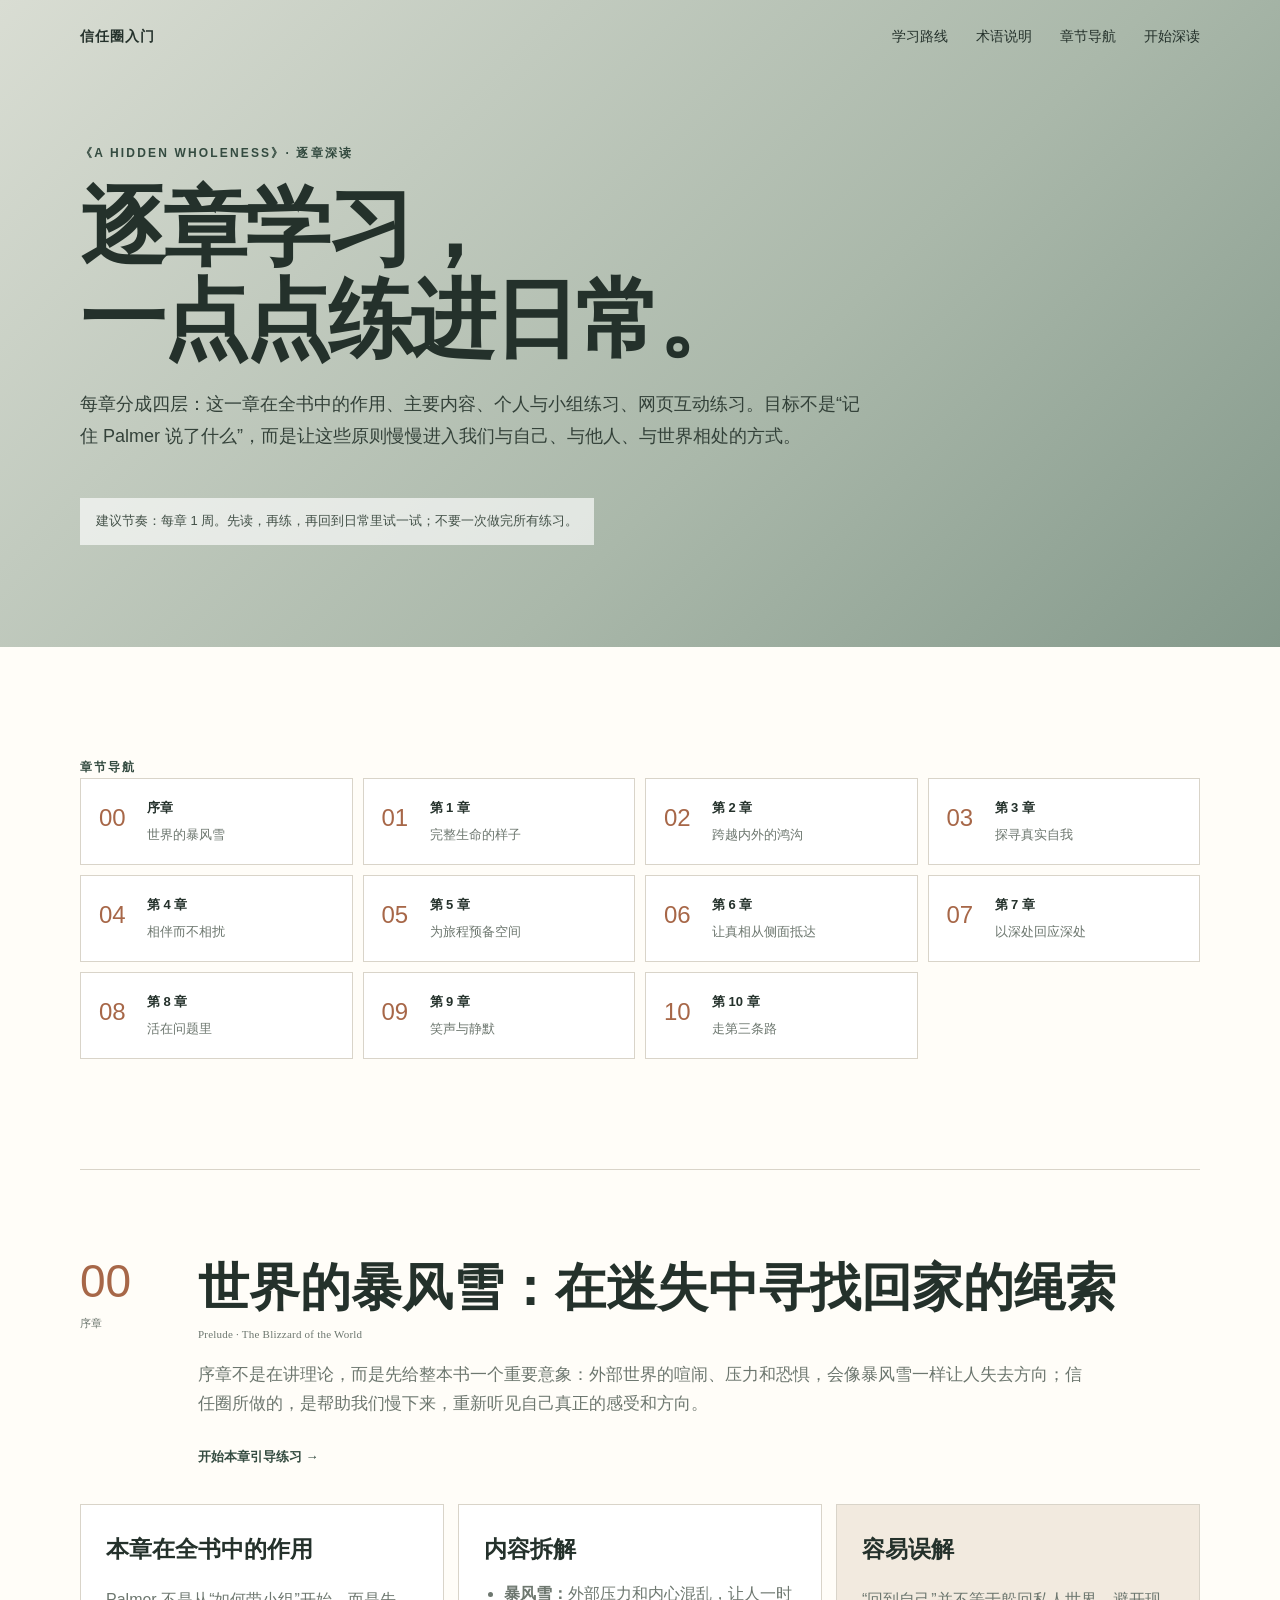
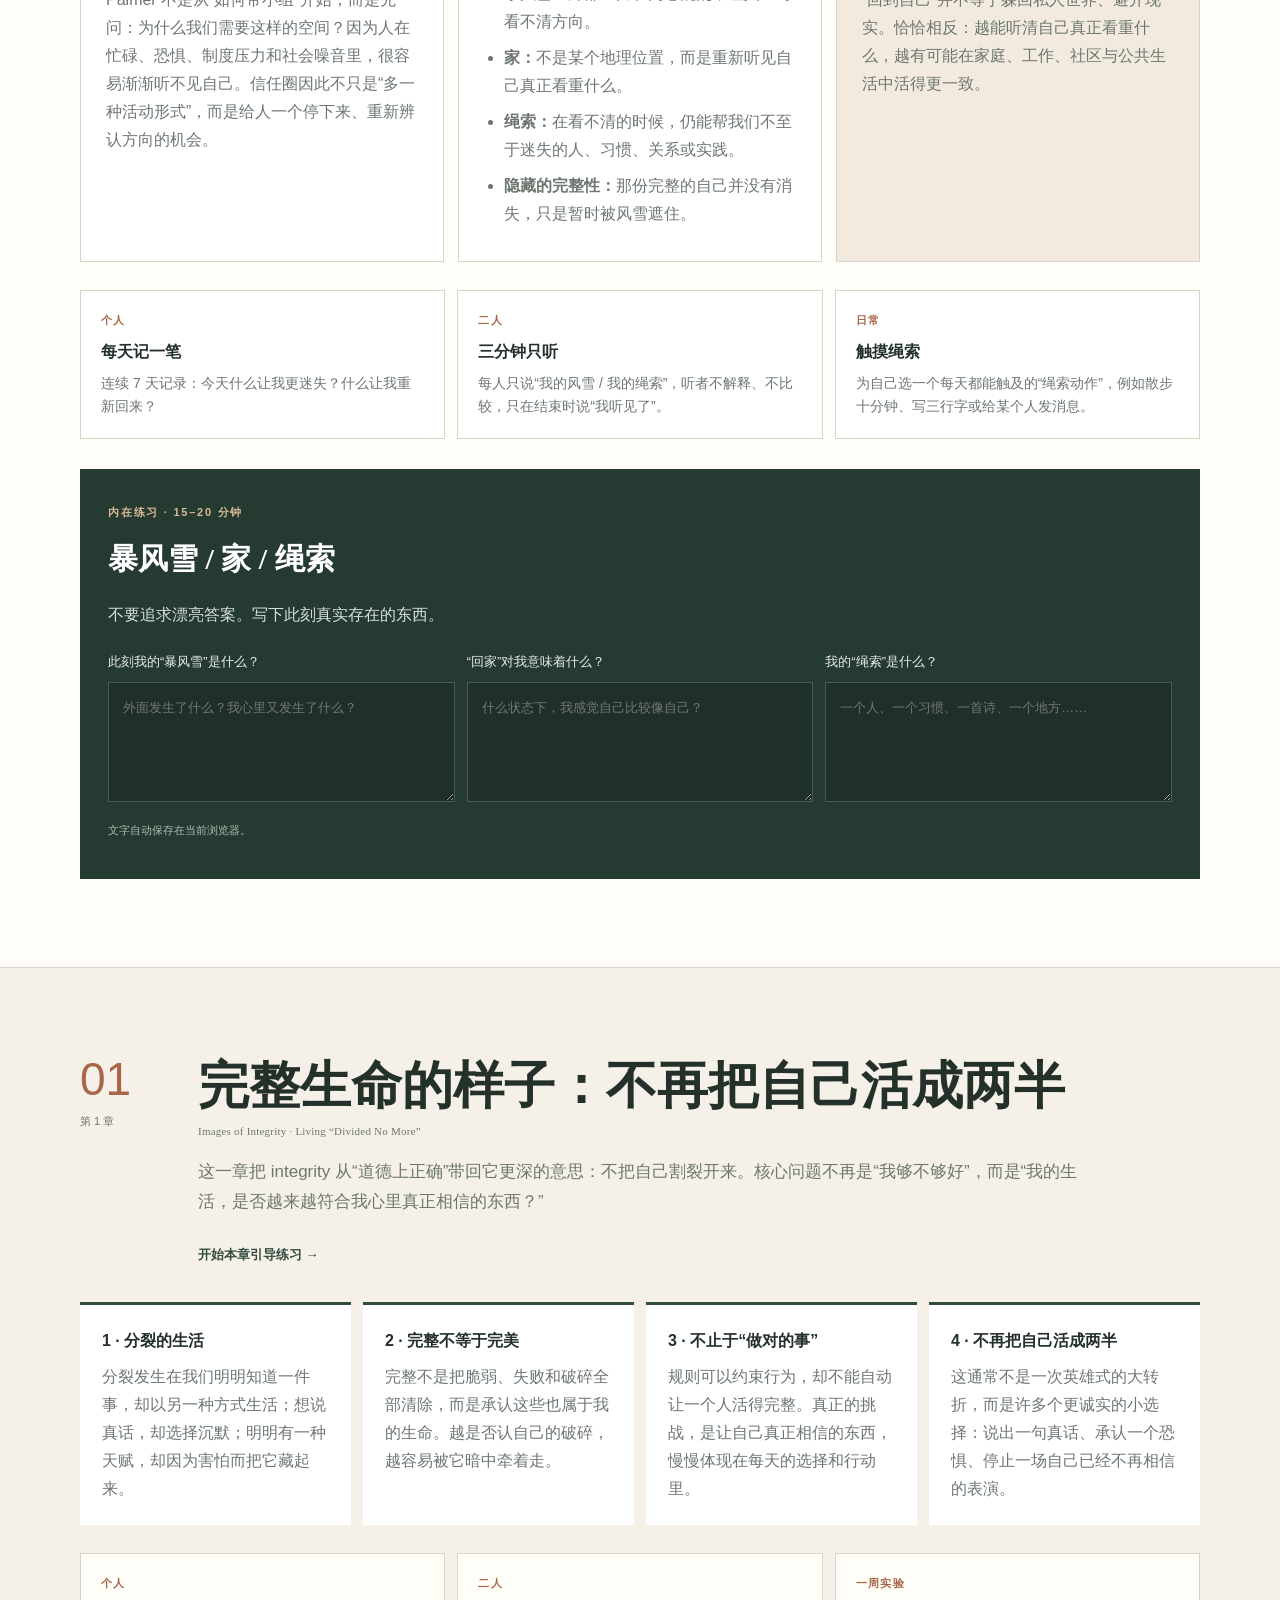
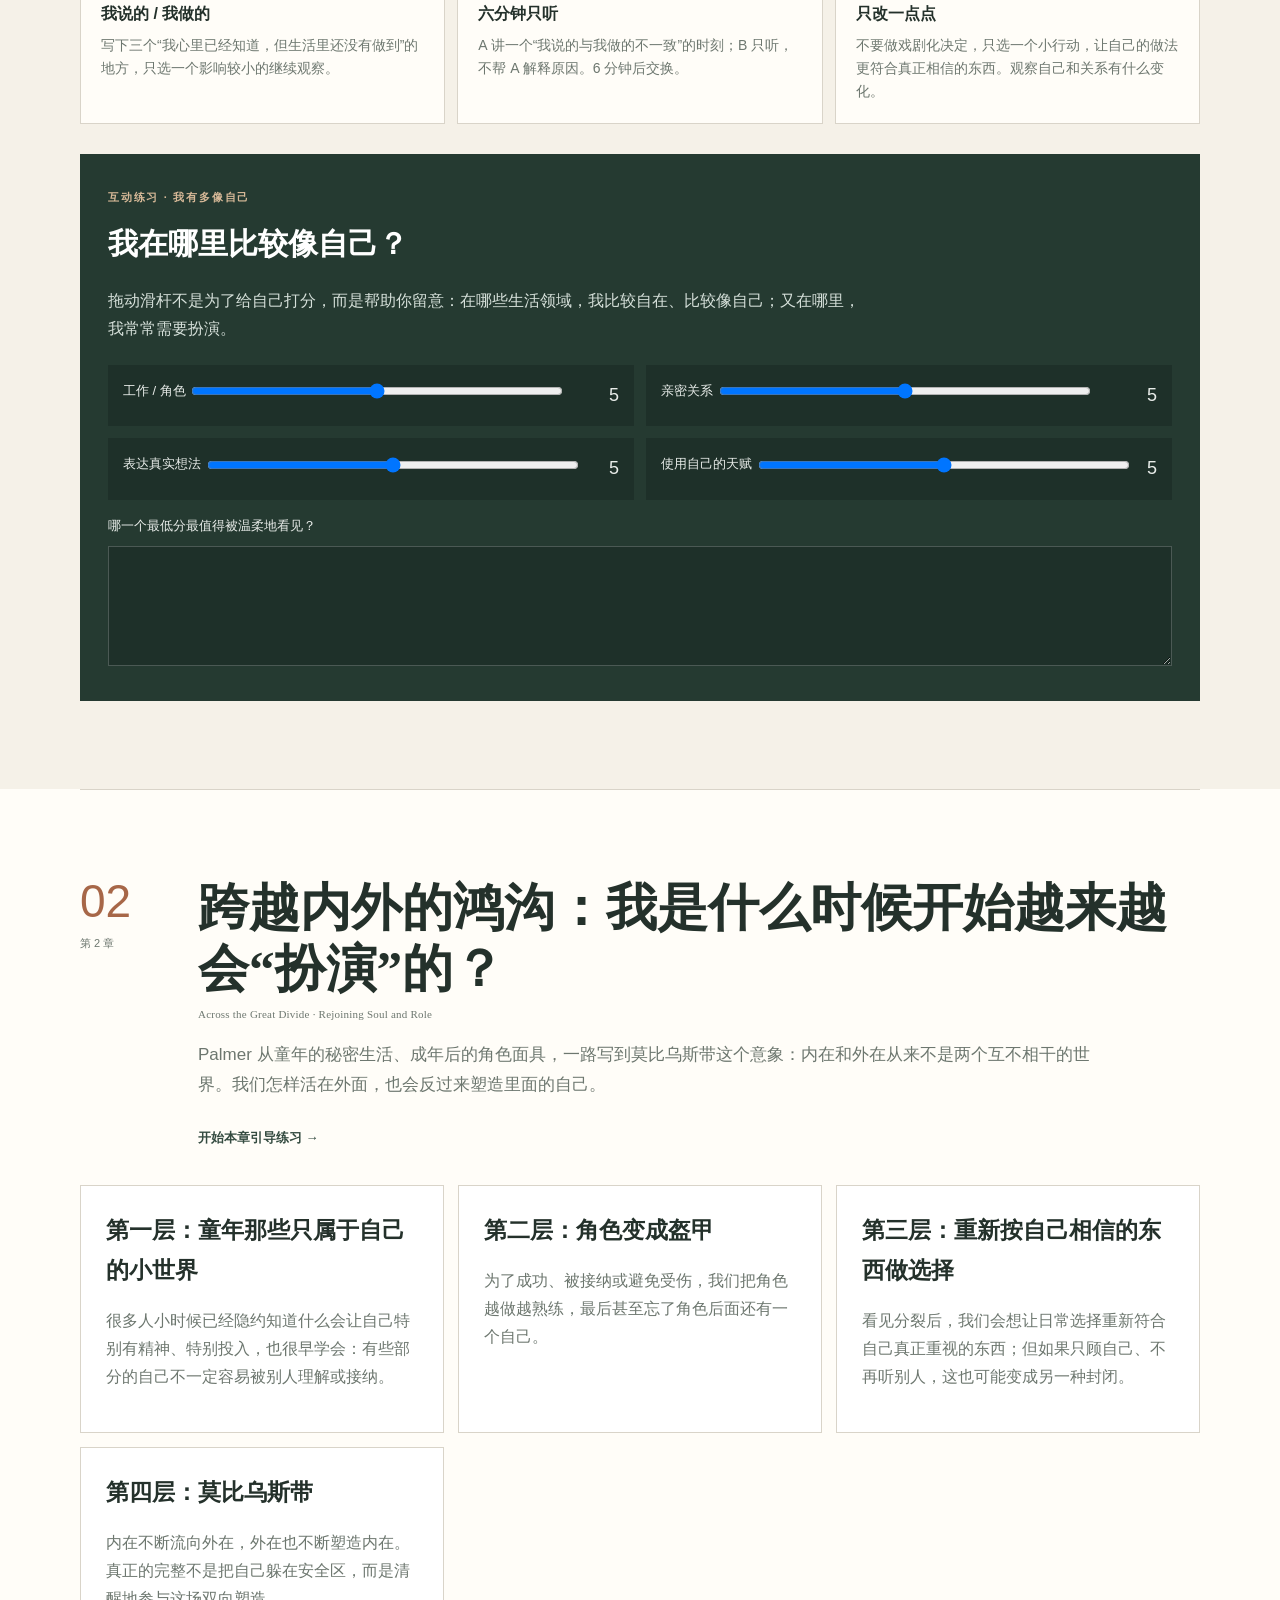
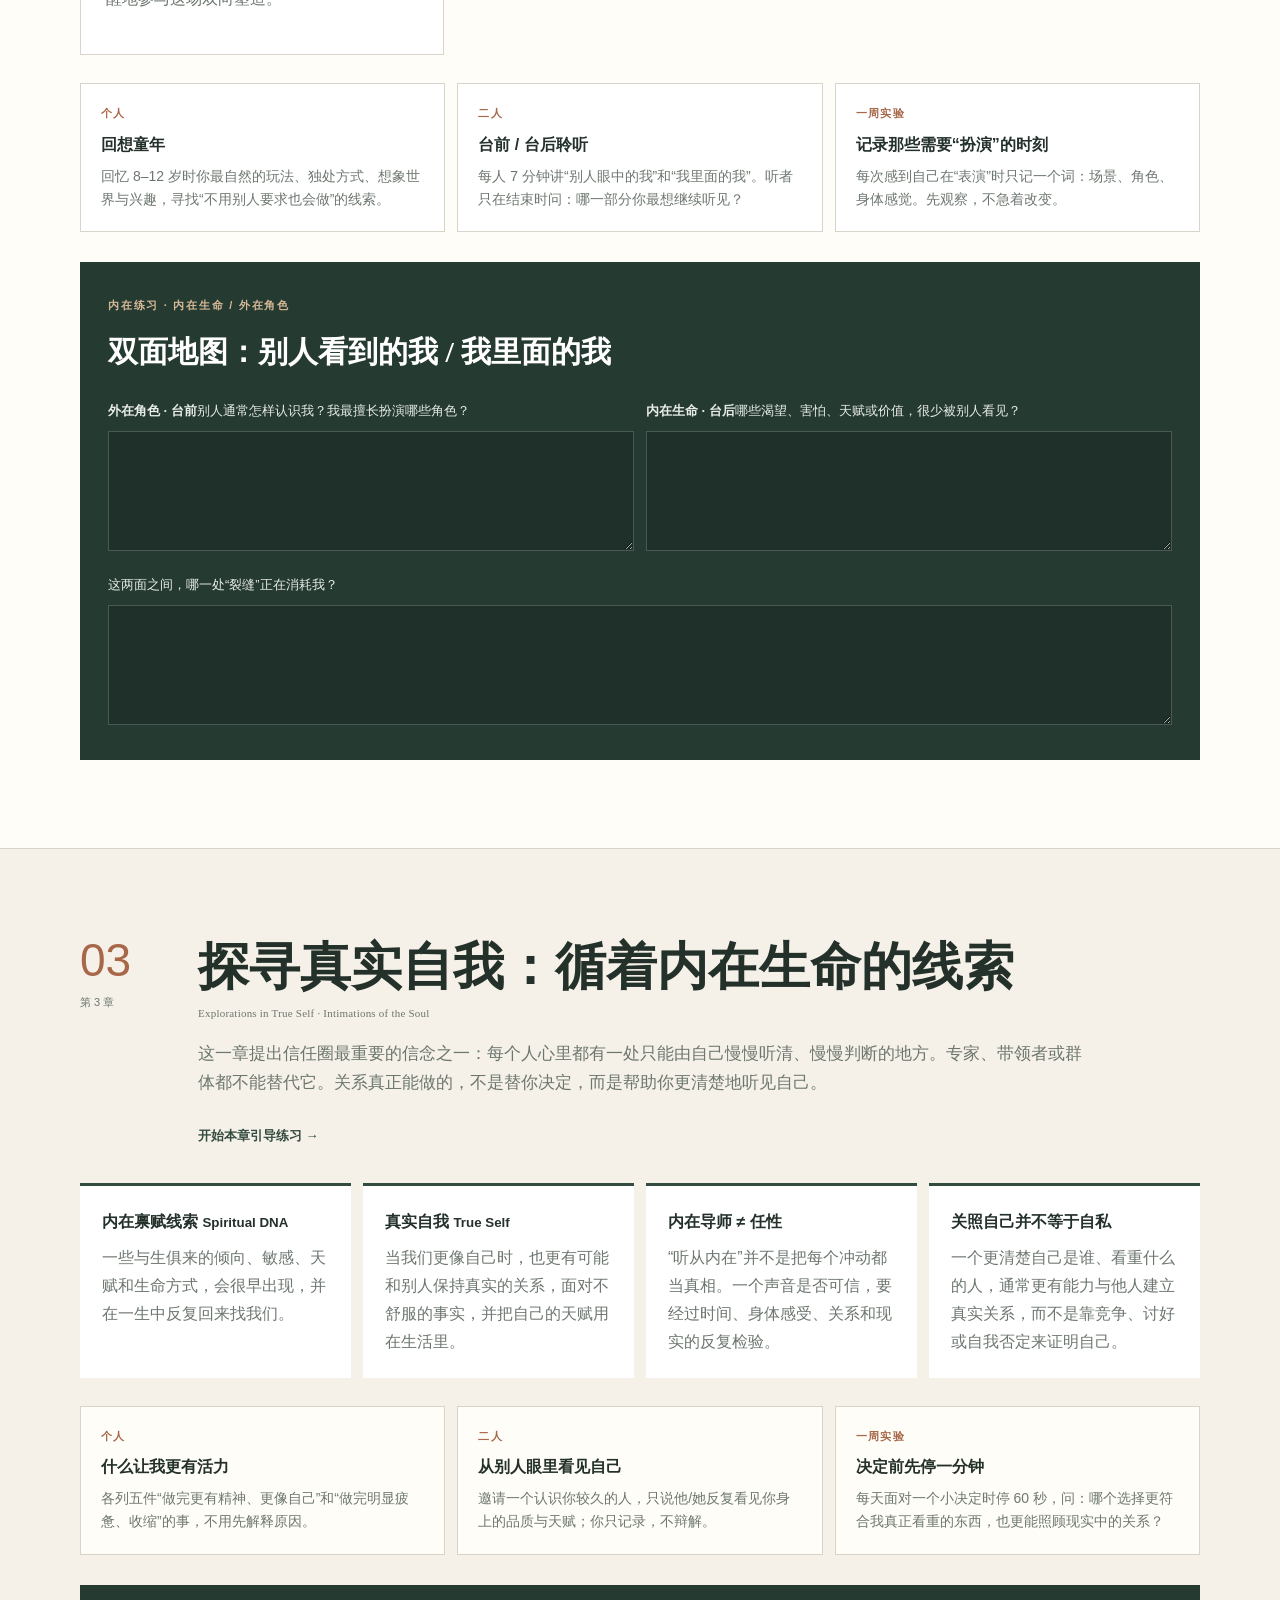
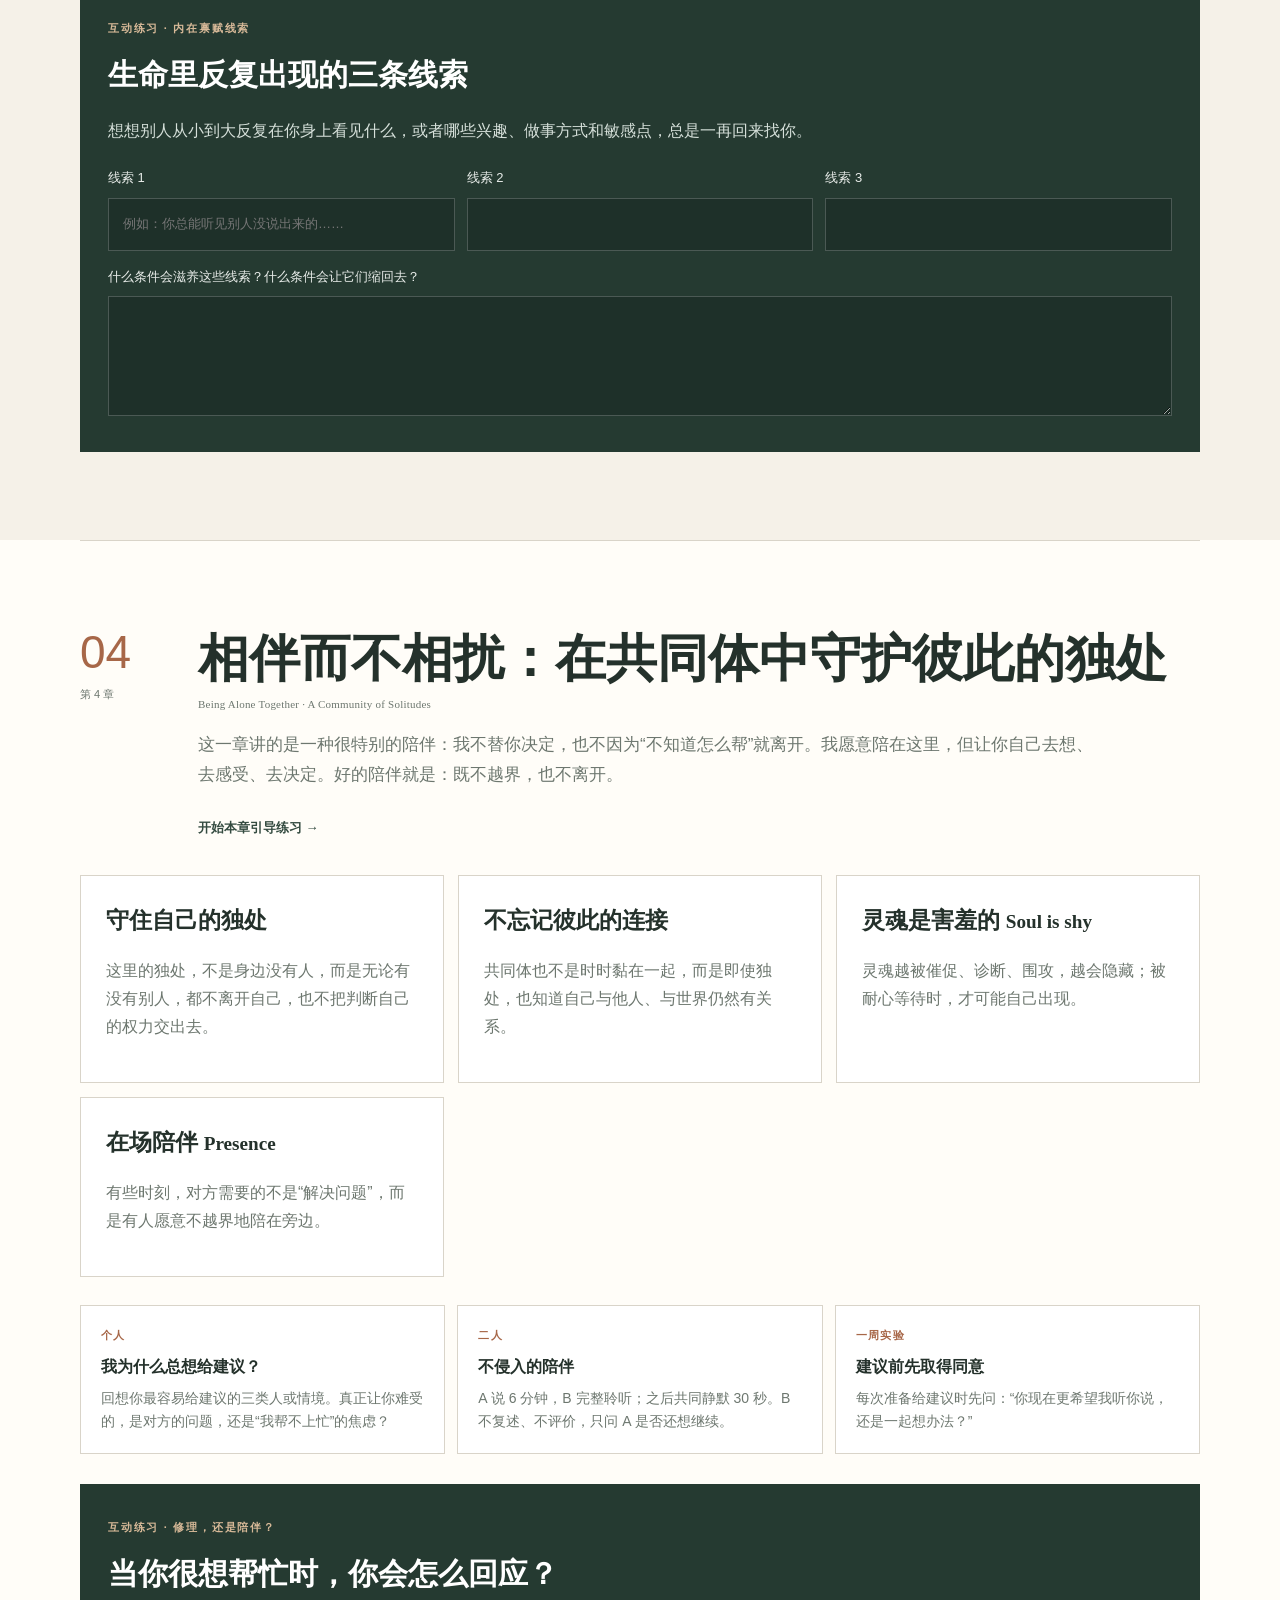
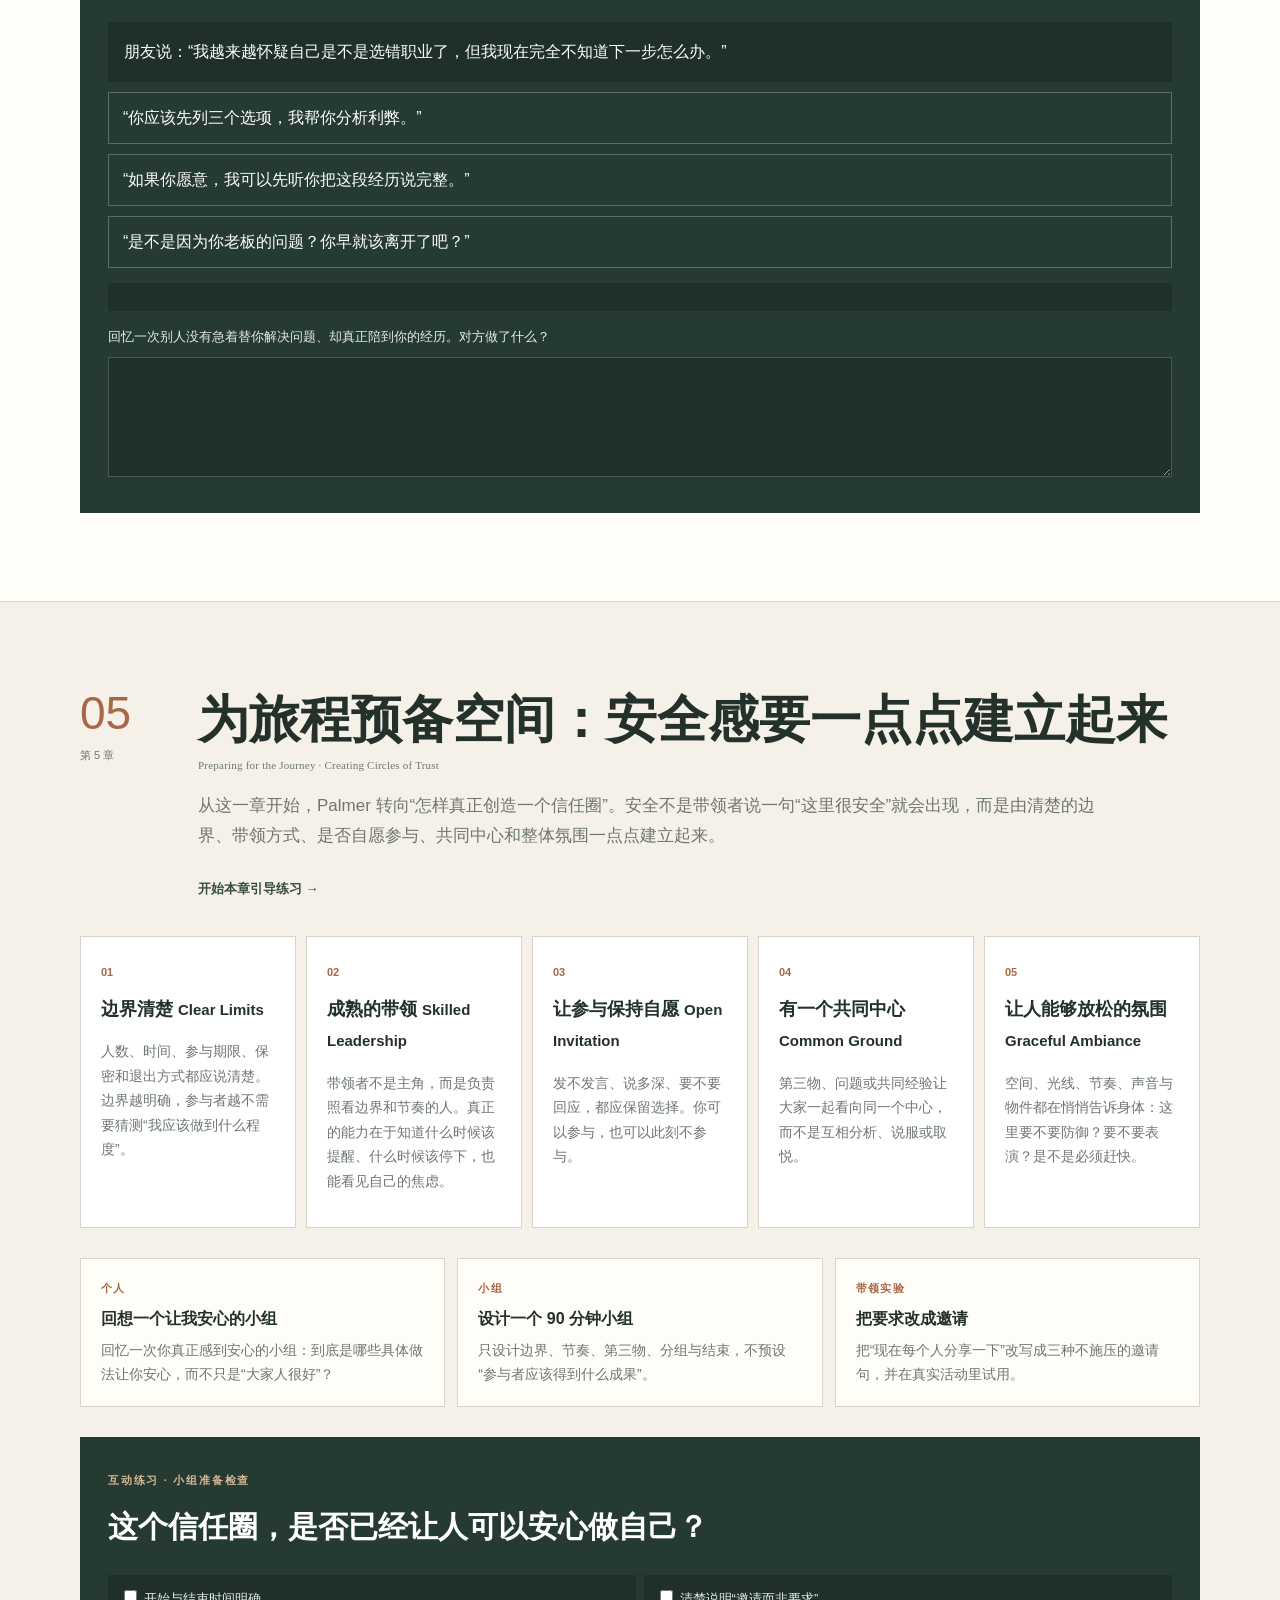
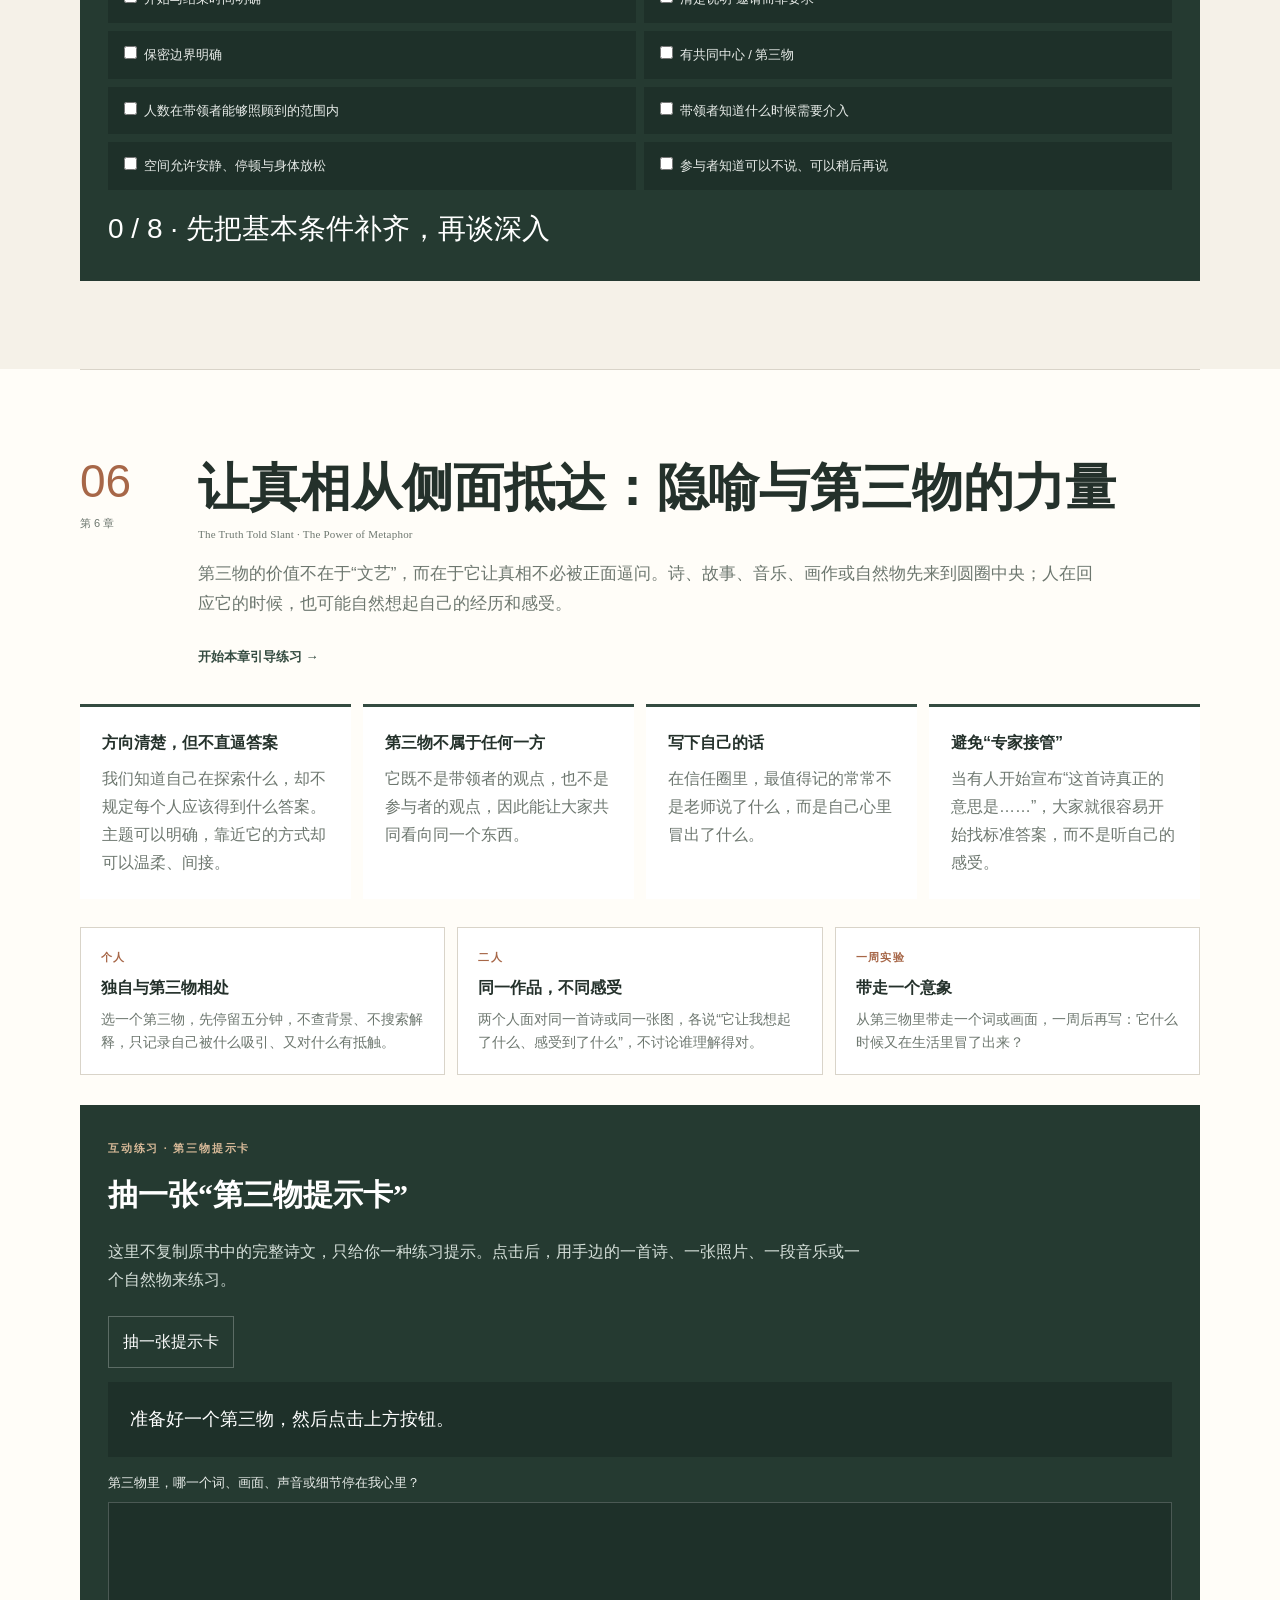
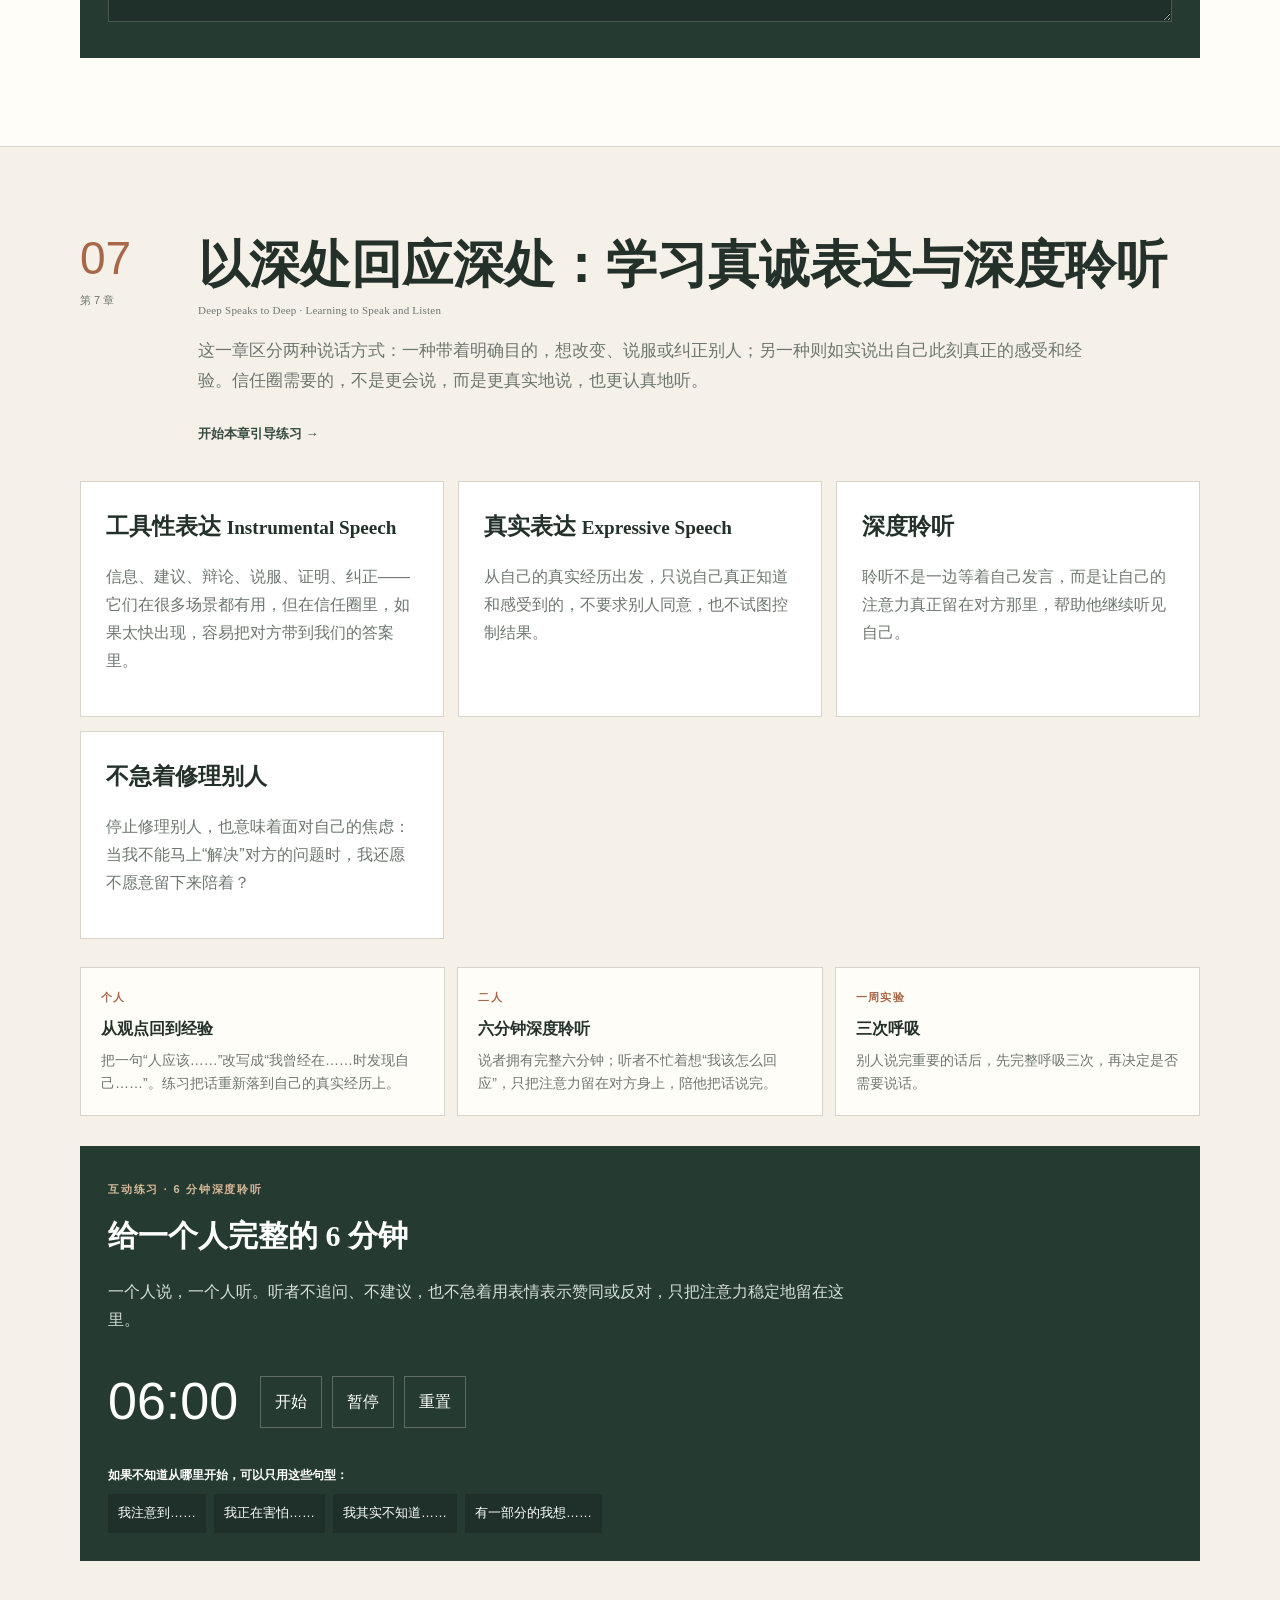
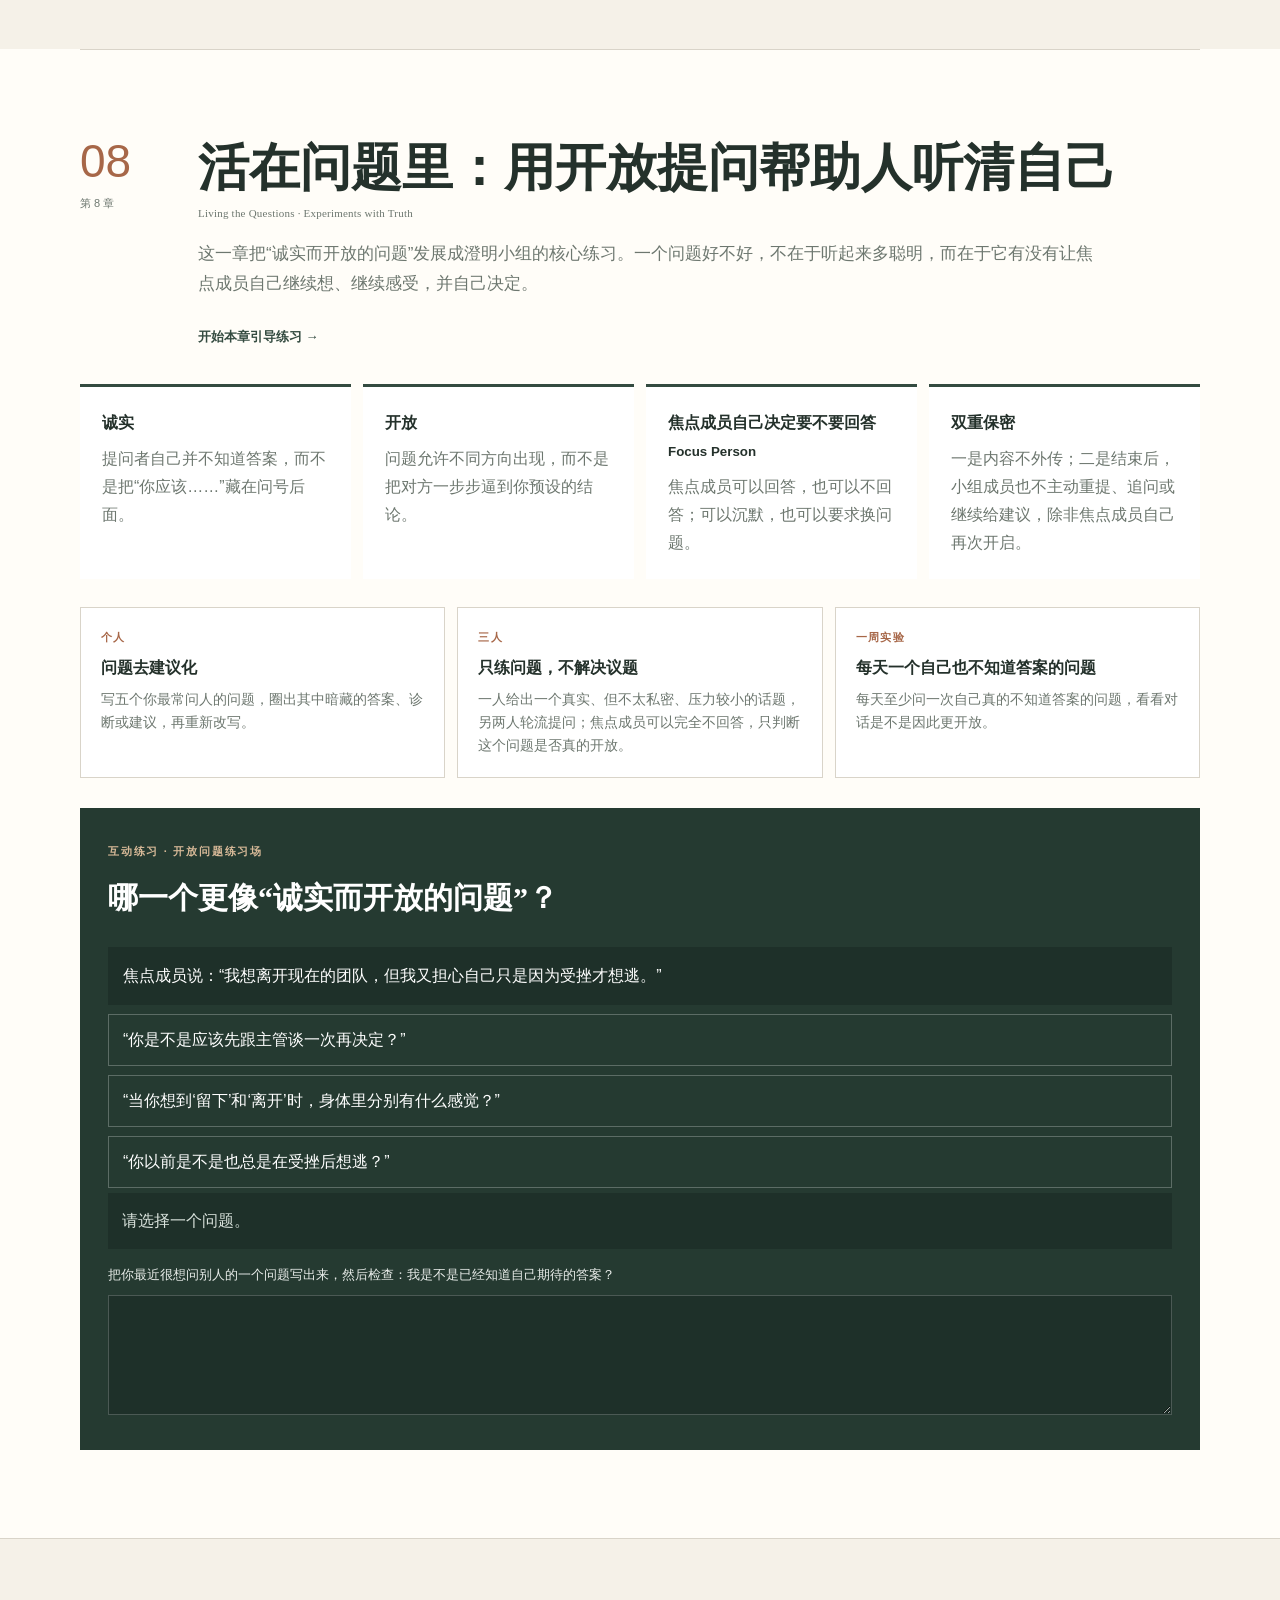
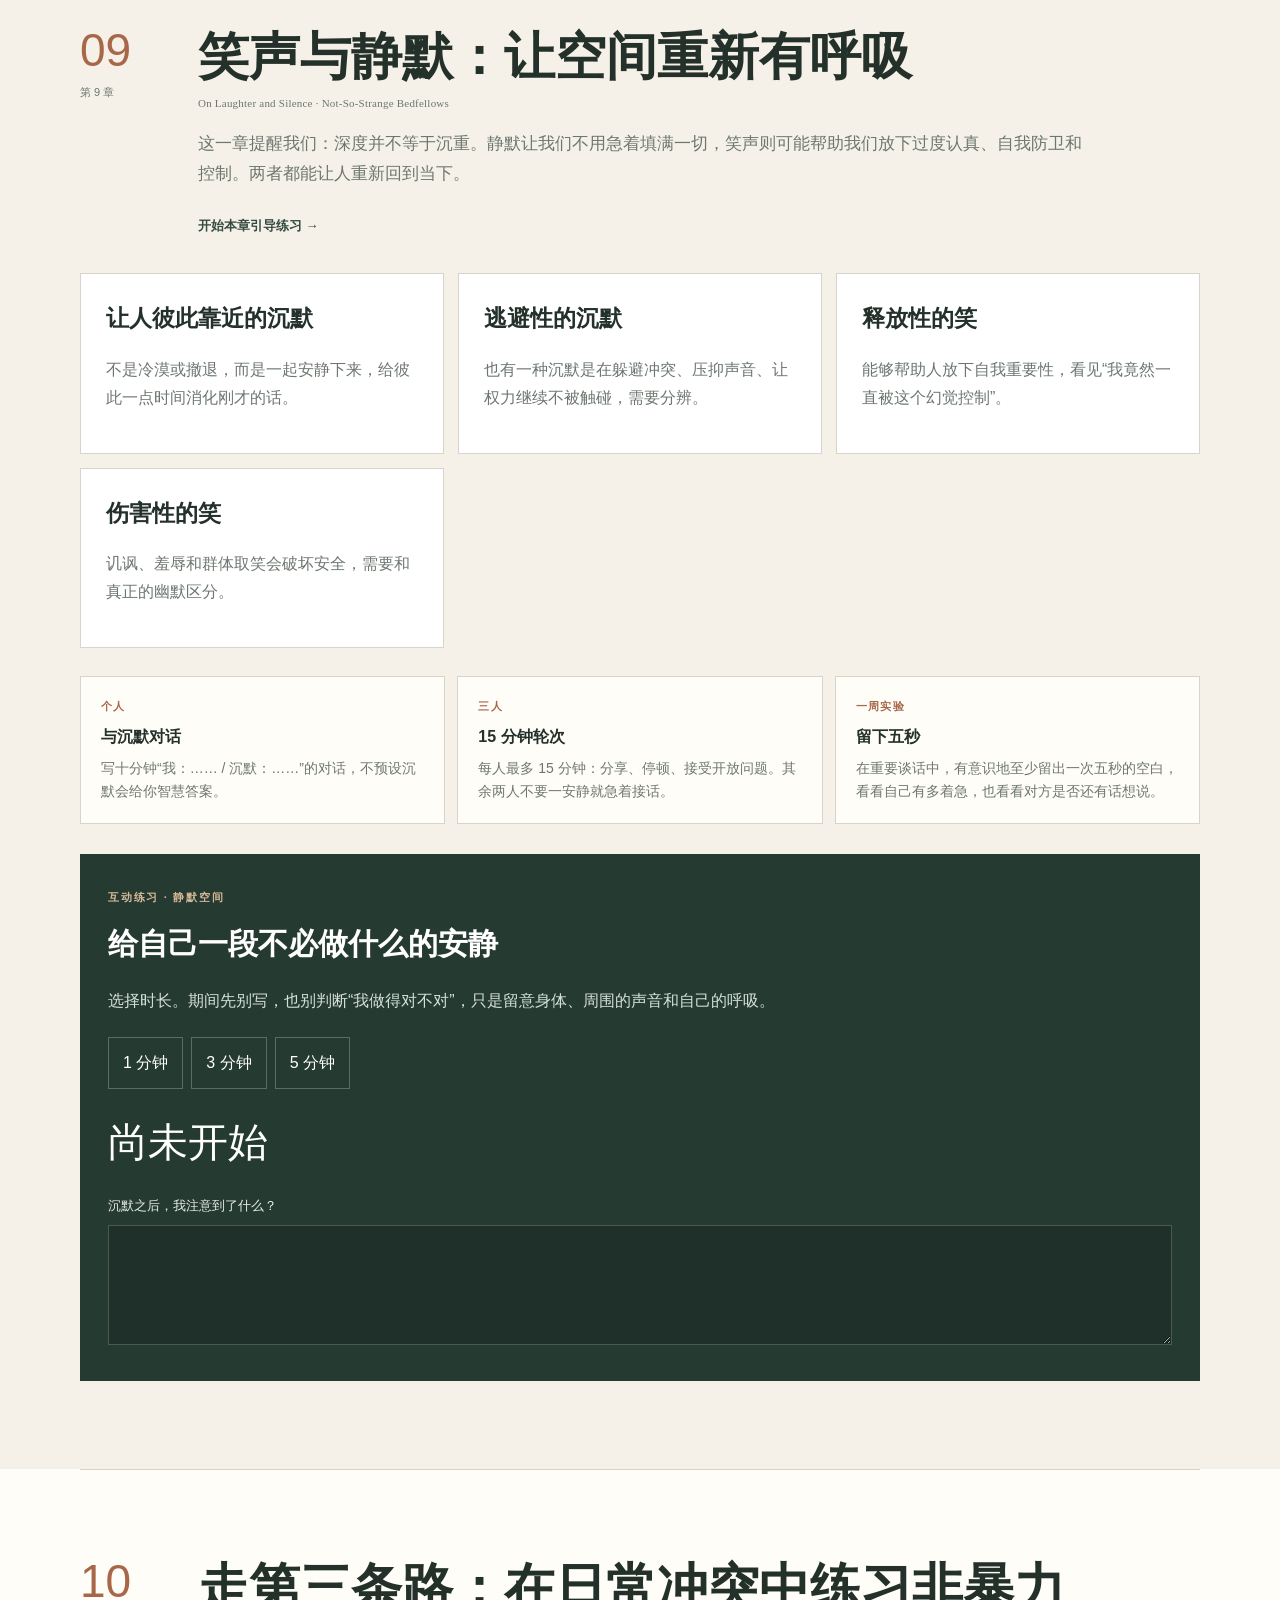
==== chapters.html @ 00f394b8 "Refine Chinese copy for natural reading" ====
<!doctype html>
<html lang="zh-CN">
<head>
  <meta charset="utf-8" />
  <meta name="viewport" content="width=device-width,initial-scale=1" />
  <title>章节深读｜《A Hidden Wholeness》信任圈学习与实践</title>
  <meta name="description" content="逐章深读帕克·帕尔默《A Hidden Wholeness》：先理解每章真正要说什么，再用静默、书写、聆听和互动练习，把它带回自己的生活。" />
  <link rel="stylesheet" href="styles.css" />
  <link rel="stylesheet" href="chapters.css" />
</head>
<body class="inner-page chapter-page">
  <header class="chapter-hero">
    <nav class="nav wrap">
      <a class="brand" href="index.html">信任圈入门</a>
      <div class="nav-links">
        <a href="study.html">学习路线</a>
        <a href="terminology.html">术语说明</a>
        <a href="#toc">章节导航</a>
        <a href="#prelude">开始深读</a>
      </div>
    </nav>
    <div class="wrap chapter-hero-copy">
      <div class="eyebrow">《A Hidden Wholeness》· 逐章深读</div>
      <h1>逐章学习，<br>一点点练进日常。</h1>
      <p>每章分成四层：这一章在全书中的作用、主要内容、个人与小组练习、网页互动练习。目标不是“记住 Palmer 说了什么”，而是让这些原则慢慢进入我们与自己、与他人、与世界相处的方式。</p>
      <div class="hero-note">建议节奏：每章 1 周。先读，再练，再回到日常里试一试；不要一次做完所有练习。</div>
    </div>
  </header>

  <main>
    <section id="toc" class="section wrap">
      <div class="section-kicker">章节导航</div>
      <div class="chapter-toc">
        <a href="#prelude"><span>00</span><b>序章</b><small>世界的暴风雪</small></a>
        <a href="#ch1"><span>01</span><b>第 1 章</b><small>完整生命的样子</small></a>
        <a href="#ch2"><span>02</span><b>第 2 章</b><small>跨越内外的鸿沟</small></a>
        <a href="#ch3"><span>03</span><b>第 3 章</b><small>探寻真实自我</small></a>
        <a href="#ch4"><span>04</span><b>第 4 章</b><small>相伴而不相扰</small></a>
        <a href="#ch5"><span>05</span><b>第 5 章</b><small>为旅程预备空间</small></a>
        <a href="#ch6"><span>06</span><b>第 6 章</b><small>让真相从侧面抵达</small></a>
        <a href="#ch7"><span>07</span><b>第 7 章</b><small>以深处回应深处</small></a>
        <a href="#ch8"><span>08</span><b>第 8 章</b><small>活在问题里</small></a>
        <a href="#ch9"><span>09</span><b>第 9 章</b><small>笑声与静默</small></a>
        <a href="#ch10"><span>10</span><b>第 10 章</b><small>走第三条路</small></a>
      </div>
    </section>

    <section id="prelude" class="chapter-section wrap">
      <div class="chapter-head">
        <div><span class="chapter-no">00</span><small>序章</small></div>
        <div><h2>世界的暴风雪：在迷失中寻找回家的绳索 <small class="original-title">Prelude · The Blizzard of the World</small></h2><p>序章不是在讲理论，而是先给整本书一个重要意象：外部世界的喧闹、压力和恐惧，会像暴风雪一样让人失去方向；信任圈所做的，是帮助我们慢下来，重新听见自己真正的感受和方向。</p></div>
      </div>
      <div class="chapter-grid">
        <article class="chapter-card">
          <h3>本章在全书中的作用</h3>
          <p>Palmer 不是从“如何带小组”开始，而是先问：为什么我们需要这样的空间？因为人在忙碌、恐惧、制度压力和社会噪音里，很容易渐渐听不见自己。信任圈因此不只是“多一种活动形式”，而是给人一个停下来、重新辨认方向的机会。</p>
        </article>
        <article class="chapter-card">
          <h3>内容拆解</h3>
          <ul>
            <li><b>暴风雪：</b>外部压力和内心混乱，让人一时看不清方向。</li>
            <li><b>家：</b>不是某个地理位置，而是重新听见自己真正看重什么。</li>
            <li><b>绳索：</b>在看不清的时候，仍能帮我们不至于迷失的人、习惯、关系或实践。</li>
            <li><b>隐藏的完整性：</b>那份完整的自己并没有消失，只是暂时被风雪遮住。</li>
          </ul>
        </article>
        <article class="chapter-card warning">
          <h3>容易误解</h3>
          <p>“回到自己”并不等于躲回私人世界、避开现实。恰恰相反：越能听清自己真正看重什么，越有可能在家庭、工作、社区与公共生活中活得更一致。</p>
        </article>
      </div>

      
      <div class="practice-triad">
        <article><span>个人</span><b>每天记一笔</b><p>连续 7 天记录：今天什么让我更迷失？什么让我重新回来？</p></article>
        <article><span>二人</span><b>三分钟只听</b><p>每人只说“我的风雪 / 我的绳索”，听者不解释、不比较，只在结束时说“我听见了”。</p></article>
        <article><span>日常</span><b>触摸绳索</b><p>为自己选一个每天都能触及的“绳索动作”，例如散步十分钟、写三行字或给某个人发消息。</p></article>
      </div>
<div class="practice-block">
        <div class="practice-copy">
          <span class="lab-meta">内在练习 · 15–20 分钟</span>
          <h3>暴风雪 / 家 / 绳索</h3>
          <p>不要追求漂亮答案。写下此刻真实存在的东西。</p>
        </div>
        <div class="three-journal">
          <label>此刻我的“暴风雪”是什么？<textarea class="journal" data-key="prelude-storm" placeholder="外面发生了什么？我心里又发生了什么？"></textarea></label>
          <label>“回家”对我意味着什么？<textarea class="journal" data-key="prelude-home" placeholder="什么状态下，我感觉自己比较像自己？"></textarea></label>
          <label>我的“绳索”是什么？<textarea class="journal" data-key="prelude-rope" placeholder="一个人、一个习惯、一首诗、一个地方……"></textarea></label>
        </div>
        <p class="autosave-note">文字自动保存在当前浏览器。</p>
      </div>
    </section>

    <section id="ch1" class="chapter-section soft">
      <div class="wrap">
        <div class="chapter-head">
          <div><span class="chapter-no">01</span><small>第 1 章</small></div>
          <div><h2>完整生命的样子：不再把自己活成两半 <small class="original-title">Images of Integrity · Living “Divided No More”</small></h2><p>这一章把 integrity 从“道德上正确”带回它更深的意思：不把自己割裂开来。核心问题不再是“我够不够好”，而是“我的生活，是否越来越符合我心里真正相信的东西？”</p></div>
        </div>

        <div class="deep-points">
          <article><b>1 · 分裂的生活</b><p>分裂发生在我们明明知道一件事，却以另一种方式生活；想说真话，却选择沉默；明明有一种天赋，却因为害怕而把它藏起来。</p></article>
          <article><b>2 · 完整不等于完美</b><p>完整不是把脆弱、失败和破碎全部清除，而是承认这些也属于我的生命。越是否认自己的破碎，越容易被它暗中牵着走。</p></article>
          <article><b>3 · 不止于“做对的事”</b><p>规则可以约束行为，却不能自动让一个人活得完整。真正的挑战，是让自己真正相信的东西，慢慢体现在每天的选择和行动里。</p></article>
          <article><b>4 · 不再把自己活成两半</b><p>这通常不是一次英雄式的大转折，而是许多个更诚实的小选择：说出一句真话、承认一个恐惧、停止一场自己已经不再相信的表演。</p></article>
        </div>

        
        <div class="practice-triad">
          <article><span>个人</span><b>我说的 / 我做的</b><p>写下三个“我心里已经知道，但生活里还没有做到”的地方，只选一个影响较小的继续观察。</p></article>
          <article><span>二人</span><b>六分钟只听</b><p>A 讲一个“我说的与我做的不一致”的时刻；B 只听，不帮 A 解释原因。6 分钟后交换。</p></article>
          <article><span>一周实验</span><b>只改一点点</b><p>不要做戏剧化决定，只选一个小行动，让自己的做法更符合真正相信的东西。观察自己和关系有什么变化。</p></article>
        </div>
<div class="practice-block">
          <div class="practice-copy"><span class="lab-meta">互动练习 · 我有多像自己</span><h3>我在哪里比较像自己？</h3><p>拖动滑杆不是为了给自己打分，而是帮助你留意：在哪些生活领域，我比较自在、比较像自己；又在哪里，我常常需要扮演。</p></div>
          <div class="integrity-scan">
            <label>工作 / 角色 <input type="range" min="0" max="10" value="5" data-integrity="work"><output>5</output></label>
            <label>亲密关系 <input type="range" min="0" max="10" value="5" data-integrity="relation"><output>5</output></label>
            <label>表达真实想法 <input type="range" min="0" max="10" value="5" data-integrity="voice"><output>5</output></label>
            <label>使用自己的天赋 <input type="range" min="0" max="10" value="5" data-integrity="gift"><output>5</output></label>
          </div>
          <label class="wide-journal">哪一个最低分最值得被温柔地看见？<textarea class="journal" data-key="ch1-reflect"></textarea></label>
        </div>
      </div>
    </section>

    <section id="ch2" class="chapter-section wrap">
      <div class="chapter-head">
        <div><span class="chapter-no">02</span><small>第 2 章</small></div>
        <div><h2>跨越内外的鸿沟：我是什么时候开始越来越会“扮演”的？ <small class="original-title">Across the Great Divide · Rejoining Soul and Role</small></h2><p>Palmer 从童年的秘密生活、成年后的角色面具，一路写到莫比乌斯带这个意象：内在和外在从来不是两个互不相干的世界。我们怎样活在外面，也会反过来塑造里面的自己。</p></div>
      </div>

      <div class="chapter-grid">
        <article class="chapter-card"><h3>第一层：童年那些只属于自己的小世界</h3><p>很多人小时候已经隐约知道什么会让自己特别有精神、特别投入，也很早学会：有些部分的自己不一定容易被别人理解或接纳。</p></article>
        <article class="chapter-card"><h3>第二层：角色变成盔甲</h3><p>为了成功、被接纳或避免受伤，我们把角色越做越熟练，最后甚至忘了角色后面还有一个自己。</p></article>
        <article class="chapter-card"><h3>第三层：重新按自己相信的东西做选择</h3><p>看见分裂后，我们会想让日常选择重新符合自己真正重视的东西；但如果只顾自己、不再听别人，这也可能变成另一种封闭。</p></article>
        <article class="chapter-card"><h3>第四层：莫比乌斯带</h3><p>内在不断流向外在，外在也不断塑造内在。真正的完整不是把自己躲在安全区，而是清醒地参与这场双向塑造。</p></article>
      </div>

      
      <div class="practice-triad">
        <article><span>个人</span><b>回想童年</b><p>回忆 8–12 岁时你最自然的玩法、独处方式、想象世界与兴趣，寻找“不用别人要求也会做”的线索。</p></article>
        <article><span>二人</span><b>台前 / 台后聆听</b><p>每人 7 分钟讲“别人眼中的我”和“我里面的我”。听者只在结束时问：哪一部分你最想继续听见？</p></article>
        <article><span>一周实验</span><b>记录那些需要“扮演”的时刻</b><p>每次感到自己在“表演”时只记一个词：场景、角色、身体感觉。先观察，不急着改变。</p></article>
      </div>
<div class="practice-block">
        <div class="practice-copy"><span class="lab-meta">内在练习 · 内在生命 / 外在角色</span><h3>双面地图：别人看到的我 / 我里面的我</h3></div>
        <div class="two-column-journal">
          <label><b>外在角色 · 台前</b><span>别人通常怎样认识我？我最擅长扮演哪些角色？</span><textarea class="journal" data-key="ch2-role"></textarea></label>
          <label><b>内在生命 · 台后</b><span>哪些渴望、害怕、天赋或价值，很少被别人看见？</span><textarea class="journal" data-key="ch2-soul"></textarea></label>
        </div>
        <label class="wide-journal">这两面之间，哪一处“裂缝”正在消耗我？<textarea class="journal" data-key="ch2-gap"></textarea></label>
      </div>
    </section>

    <section id="ch3" class="chapter-section soft">
      <div class="wrap">
        <div class="chapter-head">
          <div><span class="chapter-no">03</span><small>第 3 章</small></div>
          <div><h2>探寻真实自我：循着内在生命的线索 <small class="original-title">Explorations in True Self · Intimations of the Soul</small></h2><p>这一章提出信任圈最重要的信念之一：每个人心里都有一处只能由自己慢慢听清、慢慢判断的地方。专家、带领者或群体都不能替代它。关系真正能做的，不是替你决定，而是帮助你更清楚地听见自己。</p></div>
        </div>

        <div class="deep-points">
          <article><b>内在禀赋线索 <small>Spiritual DNA</small></b><p>一些与生俱来的倾向、敏感、天赋和生命方式，会很早出现，并在一生中反复回来找我们。</p></article>
          <article><b>真实自我 <small>True Self</small></b><p>当我们更像自己时，也更有可能和别人保持真实的关系，面对不舒服的事实，并把自己的天赋用在生活里。</p></article>
          <article><b>内在导师 ≠ 任性</b><p>“听从内在”并不是把每个冲动都当真相。一个声音是否可信，要经过时间、身体感受、关系和现实的反复检验。</p></article>
          <article><b>关照自己并不等于自私</b><p>一个更清楚自己是谁、看重什么的人，通常更有能力与他人建立真实关系，而不是靠竞争、讨好或自我否定来证明自己。</p></article>
        </div>

        
        <div class="practice-triad">
          <article><span>个人</span><b>什么让我更有活力</b><p>各列五件“做完更有精神、更像自己”和“做完明显疲惫、收缩”的事，不用先解释原因。</p></article>
          <article><span>二人</span><b>从别人眼里看见自己</b><p>邀请一个认识你较久的人，只说他/她反复看见你身上的品质与天赋；你只记录，不辩解。</p></article>
          <article><span>一周实验</span><b>决定前先停一分钟</b><p>每天面对一个小决定时停 60 秒，问：哪个选择更符合我真正看重的东西，也更能照顾现实中的关系？</p></article>
        </div>
<div class="practice-block">
          <div class="practice-copy"><span class="lab-meta">互动练习 · 内在禀赋线索</span><h3>生命里反复出现的三条线索</h3><p>想想别人从小到大反复在你身上看见什么，或者哪些兴趣、做事方式和敏感点，总是一再回来找你。</p></div>
        <div class="gift-grid">
          <label>线索 1<input class="journal-input" data-key="ch3-gift1" placeholder="例如：你总能听见别人没说出来的……"></label>
          <label>线索 2<input class="journal-input" data-key="ch3-gift2"></label>
          <label>线索 3<input class="journal-input" data-key="ch3-gift3"></label>
        </div>
        <label class="wide-journal">什么条件会滋养这些线索？什么条件会让它们缩回去？<textarea class="journal" data-key="ch3-conditions"></textarea></label>
      </div>
    </section>

    <section id="ch4" class="chapter-section wrap">
      <div class="chapter-head">
        <div><span class="chapter-no">04</span><small>第 4 章</small></div>
        <div><h2>相伴而不相扰：在共同体中守护彼此的独处 <small class="original-title">Being Alone Together · A Community of Solitudes</small></h2><p>这一章讲的是一种很特别的陪伴：我不替你决定，也不因为“不知道怎么帮”就离开。我愿意陪在这里，但让你自己去想、去感受、去决定。好的陪伴就是：既不越界，也不离开。</p></div>
      </div>

      <div class="chapter-grid">
        <article class="chapter-card"><h3>守住自己的独处</h3><p>这里的独处，不是身边没有人，而是无论有没有别人，都不离开自己，也不把判断自己的权力交出去。</p></article>
        <article class="chapter-card"><h3>不忘记彼此的连接</h3><p>共同体也不是时时黏在一起，而是即使独处，也知道自己与他人、与世界仍然有关系。</p></article>
        <article class="chapter-card"><h3>灵魂是害羞的 <small>Soul is shy</small></h3><p>灵魂越被催促、诊断、围攻，越会隐藏；被耐心等待时，才可能自己出现。</p></article>
        <article class="chapter-card"><h3>在场陪伴 <small>Presence</small></h3><p>有些时刻，对方需要的不是“解决问题”，而是有人愿意不越界地陪在旁边。</p></article>
      </div>

      
      <div class="practice-triad">
        <article><span>个人</span><b>我为什么总想给建议？</b><p>回想你最容易给建议的三类人或情境。真正让你难受的，是对方的问题，还是“我帮不上忙”的焦虑？</p></article>
        <article><span>二人</span><b>不侵入的陪伴</b><p>A 说 6 分钟，B 完整聆听；之后共同静默 30 秒。B 不复述、不评价，只问 A 是否还想继续。</p></article>
        <article><span>一周实验</span><b>建议前先取得同意</b><p>每次准备给建议时先问：“你现在更希望我听你说，还是一起想办法？”</p></article>
      </div>
<div class="practice-block">
        <div class="practice-copy"><span class="lab-meta">互动练习 · 修理，还是陪伴？</span><h3>当你很想帮忙时，你会怎么回应？</h3></div>
        <div class="scenario" data-scenario>
          <p>朋友说：“我越来越怀疑自己是不是选错职业了，但我现在完全不知道下一步怎么办。”</p>
          <button type="button" data-choice="fix">“你应该先列三个选项，我帮你分析利弊。”</button>
          <button type="button" data-choice="presence">“如果你愿意，我可以先听你把这段经历说完整。”</button>
          <button type="button" data-choice="probe">“是不是因为你老板的问题？你早就该离开了吧？”</button>
          <div class="scenario-feedback" aria-live="polite"></div>
        </div>
        <label class="wide-journal">回忆一次别人没有急着替你解决问题、却真正陪到你的经历。对方做了什么？<textarea class="journal" data-key="ch4-presence"></textarea></label>
      </div>
    </section>

    <section id="ch5" class="chapter-section soft">
      <div class="wrap">
        <div class="chapter-head">
          <div><span class="chapter-no">05</span><small>第 5 章</small></div>
          <div><h2>为旅程预备空间：安全感要一点点建立起来 <small class="original-title">Preparing for the Journey · Creating Circles of Trust</small></h2><p>从这一章开始，Palmer 转向“怎样真正创造一个信任圈”。安全不是带领者说一句“这里很安全”就会出现，而是由清楚的边界、带领方式、是否自愿参与、共同中心和整体氛围一点点建立起来。</p></div>
        </div>

        <div class="five-conditions">
          <article><span>01</span><h3>边界清楚 <small>Clear Limits</small></h3><p>人数、时间、参与期限、保密和退出方式都应说清楚。边界越明确，参与者越不需要猜测“我应该做到什么程度”。</p></article>
          <article><span>02</span><h3>成熟的带领 <small>Skilled Leadership</small></h3><p>带领者不是主角，而是负责照看边界和节奏的人。真正的能力在于知道什么时候该提醒、什么时候该停下，也能看见自己的焦虑。</p></article>
          <article><span>03</span><h3>让参与保持自愿 <small>Open Invitation</small></h3><p>发不发言、说多深、要不要回应，都应保留选择。你可以参与，也可以此刻不参与。</p></article>
          <article><span>04</span><h3>有一个共同中心 <small>Common Ground</small></h3><p>第三物、问题或共同经验让大家一起看向同一个中心，而不是互相分析、说服或取悦。</p></article>
          <article><span>05</span><h3>让人能够放松的氛围 <small>Graceful Ambiance</small></h3><p>空间、光线、节奏、声音与物件都在悄悄告诉身体：这里要不要防御？要不要表演？是不是必须赶快。</p></article>
        </div>

        
        <div class="practice-triad">
          <article><span>个人</span><b>回想一个让我安心的小组</b><p>回忆一次你真正感到安心的小组：到底是哪些具体做法让你安心，而不只是“大家人很好”？</p></article>
          <article><span>小组</span><b>设计一个 90 分钟小组</b><p>只设计边界、节奏、第三物、分组与结束，不预设“参与者应该得到什么成果”。</p></article>
          <article><span>带领实验</span><b>把要求改成邀请</b><p>把“现在每个人分享一下”改写成三种不施压的邀请句，并在真实活动里试用。</p></article>
        </div>
<div class="practice-block">
          <div class="practice-copy"><span class="lab-meta">互动练习 · 小组准备检查</span><h3>这个信任圈，是否已经让人可以安心做自己？</h3></div>
        <div class="container-checks" id="containerChecks">
          <label><input type="checkbox"> 开始与结束时间明确</label>
          <label><input type="checkbox"> 清楚说明“邀请而非要求”</label>
          <label><input type="checkbox"> 保密边界明确</label>
          <label><input type="checkbox"> 有共同中心 / 第三物</label>
        <label><input type="checkbox"> 人数在带领者能够照顾到的范围内</label>
          <label><input type="checkbox"> 带领者知道什么时候需要介入</label>
          <label><input type="checkbox"> 空间允许安静、停顿与身体放松</label>
          <label><input type="checkbox"> 参与者知道可以不说、可以稍后再说</label>
        </div>
        <div class="container-score" id="containerScore">0 / 8</div>
      </div>
    </section>

    <section id="ch6" class="chapter-section wrap">
      <div class="chapter-head">
        <div><span class="chapter-no">06</span><small>第 6 章</small></div>
        <div><h2>让真相从侧面抵达：隐喻与第三物的力量 <small class="original-title">The Truth Told Slant · The Power of Metaphor</small></h2><p>第三物的价值不在于“文艺”，而在于它让真相不必被正面逼问。诗、故事、音乐、画作或自然物先来到圆圈中央；人在回应它的时候，也可能自然想起自己的经历和感受。</p></div>
      </div>

      <div class="deep-points">
        <article><b>方向清楚，但不直逼答案</b><p>我们知道自己在探索什么，却不规定每个人应该得到什么答案。主题可以明确，靠近它的方式却可以温柔、间接。</p></article>
        <article><b>第三物不属于任何一方</b><p>它既不是带领者的观点，也不是参与者的观点，因此能让大家共同看向同一个东西。</p></article>
        <article><b>写下自己的话</b><p>在信任圈里，最值得记的常常不是老师说了什么，而是自己心里冒出了什么。</p></article>
        <article><b>避免“专家接管”</b><p>当有人开始宣布“这首诗真正的意思是……”，大家就很容易开始找标准答案，而不是听自己的感受。</p></article>
      </div>

      
      <div class="practice-triad">
        <article><span>个人</span><b>独自与第三物相处</b><p>选一个第三物，先停留五分钟，不查背景、不搜索解释，只记录自己被什么吸引、又对什么有抵触。</p></article>
        <article><span>二人</span><b>同一作品，不同感受</b><p>两个人面对同一首诗或同一张图，各说“它让我想起了什么、感受到了什么”，不讨论谁理解得对。</p></article>
        <article><span>一周实验</span><b>带走一个意象</b><p>从第三物里带走一个词或画面，一周后再写：它什么时候又在生活里冒了出来？</p></article>
      </div>
<div class="practice-block">
        <div class="practice-copy"><span class="lab-meta">互动练习 · 第三物提示卡</span><h3>抽一张“第三物提示卡”</h3><p>这里不复制原书中的完整诗文，只给你一种练习提示。点击后，用手边的一首诗、一张照片、一段音乐或一个自然物来练习。</p></div>
        <button class="draw-button" id="thirdThingDraw" type="button">抽一张提示卡</button>
        <div class="thirdthing-card" id="thirdThingCard">准备好一个第三物，然后点击上方按钮。</div>
        <label class="wide-journal">第三物里，哪一个词、画面、声音或细节停在我心里？<textarea class="journal" data-key="ch6-thirdthing"></textarea></label>
      </div>
    </section>

    <section id="ch7" class="chapter-section soft">
      <div class="wrap">
        <div class="chapter-head">
          <div><span class="chapter-no">07</span><small>第 7 章</small></div>
          <div><h2>以深处回应深处：学习真诚表达与深度聆听 <small class="original-title">Deep Speaks to Deep · Learning to Speak and Listen</small></h2><p>这一章区分两种说话方式：一种带着明确目的，想改变、说服或纠正别人；另一种则如实说出自己此刻真正的感受和经验。信任圈需要的，不是更会说，而是更真实地说，也更认真地听。</p></div>
        </div>

        <div class="chapter-grid">
          <article class="chapter-card"><h3>工具性表达 <small>Instrumental Speech</small></h3><p>信息、建议、辩论、说服、证明、纠正——它们在很多场景都有用，但在信任圈里，如果太快出现，容易把对方带到我们的答案里。</p></article>
          <article class="chapter-card"><h3>真实表达 <small>Expressive Speech</small></h3><p>从自己的真实经历出发，只说自己真正知道和感受到的，不要求别人同意，也不试图控制结果。</p></article>
          <article class="chapter-card"><h3>深度聆听</h3><p>聆听不是一边等着自己发言，而是让自己的注意力真正留在对方那里，帮助他继续听见自己。</p></article>
          <article class="chapter-card"><h3>不急着修理别人</h3><p>停止修理别人，也意味着面对自己的焦虑：当我不能马上“解决”对方的问题时，我还愿不愿意留下来陪着？</p></article>
        </div>

        
        <div class="practice-triad">
          <article><span>个人</span><b>从观点回到经验</b><p>把一句“人应该……”改写成“我曾经在……时发现自己……”。练习把话重新落到自己的真实经历上。</p></article>
          <article><span>二人</span><b>六分钟深度聆听</b><p>说者拥有完整六分钟；听者不忙着想“我该怎么回应”，只把注意力留在对方身上，陪他把话说完。</p></article>
          <article><span>一周实验</span><b>三次呼吸</b><p>别人说完重要的话后，先完整呼吸三次，再决定是否需要说话。</p></article>
        </div>
<div class="practice-block">
          <div class="practice-copy"><span class="lab-meta">互动练习 · 6 分钟深度聆听</span><h3>给一个人完整的 6 分钟</h3><p>一个人说，一个人听。听者不追问、不建议，也不急着用表情表示赞同或反对，只把注意力稳定地留在这里。</p></div>
        <div class="simple-timer" data-timer-seconds="360">
          <div class="timer-display">06:00</div>
          <button type="button" data-timer-action="start">开始</button>
          <button type="button" data-timer-action="pause">暂停</button>
          <button type="button" data-timer-action="reset">重置</button>
        </div>
        <div class="sentence-stems">
          <b>如果不知道从哪里开始，可以只用这些句型：</b>
          <span>我注意到……</span><span>我正在害怕……</span><span>我其实不知道……</span><span>有一部分的我想……</span>
        </div>
      </div>
    </section>

    <section id="ch8" class="chapter-section wrap">
      <div class="chapter-head">
        <div><span class="chapter-no">08</span><small>第 8 章</small></div>
        <div><h2>活在问题里：用开放提问帮助人听清自己 <small class="original-title">Living the Questions · Experiments with Truth</small></h2><p>这一章把“诚实而开放的问题”发展成澄明小组的核心练习。一个问题好不好，不在于听起来多聪明，而在于它有没有让焦点成员自己继续想、继续感受，并自己决定。</p></div>
      </div>

      <div class="deep-points">
        <article><b>诚实</b><p>提问者自己并不知道答案，而不是把“你应该……”藏在问号后面。</p></article>
        <article><b>开放</b><p>问题允许不同方向出现，而不是把对方一步步逼到你预设的结论。</p></article>
        <article><b>焦点成员自己决定要不要回答 <small>Focus Person</small></b><p>焦点成员可以回答，也可以不回答；可以沉默，也可以要求换问题。</p></article>
        <article><b>双重保密</b><p>一是内容不外传；二是结束后，小组成员也不主动重提、追问或继续给建议，除非焦点成员自己再次开启。</p></article>
      </div>

      
      <div class="practice-triad">
        <article><span>个人</span><b>问题去建议化</b><p>写五个你最常问人的问题，圈出其中暗藏的答案、诊断或建议，再重新改写。</p></article>
        <article><span>三人</span><b>只练问题，不解决议题</b><p>一人给出一个真实、但不太私密、压力较小的话题，另两人轮流提问；焦点成员可以完全不回答，只判断这个问题是否真的开放。</p></article>
        <article><span>一周实验</span><b>每天一个自己也不知道答案的问题</b><p>每天至少问一次自己真的不知道答案的问题，看看对话是不是因此更开放。</p></article>
      </div>
<div class="practice-block">
        <div class="practice-copy"><span class="lab-meta">互动练习 · 开放问题练习场</span><h3>哪一个更像“诚实而开放的问题”？</h3></div>
        <div class="question-lab">
          <div class="question-case">
            <p>焦点成员说：“我想离开现在的团队，但我又担心自己只是因为受挫才想逃。”</p>
            <button type="button" data-q="leading">“你是不是应该先跟主管谈一次再决定？”</button>
            <button type="button" data-q="open">“当你想到‘留下’和‘离开’时，身体里分别有什么感觉？”</button>
            <button type="button" data-q="diagnose">“你以前是不是也总是在受挫后想逃？”</button>
          </div>
          <div class="question-feedback" id="questionFeedback">请选择一个问题。</div>
        </div>
        <label class="wide-journal">把你最近很想问别人的一个问题写出来，然后检查：我是不是已经知道自己期待的答案？<textarea class="journal" data-key="ch8-question"></textarea></label>
      </div>
    </section>

    <section id="ch9" class="chapter-section soft">
      <div class="wrap">
        <div class="chapter-head">
          <div><span class="chapter-no">09</span><small>第 9 章</small></div>
          <div><h2>笑声与静默：让空间重新有呼吸 <small class="original-title">On Laughter and Silence · Not-So-Strange Bedfellows</small></h2><p>这一章提醒我们：深度并不等于沉重。静默让我们不用急着填满一切，笑声则可能帮助我们放下过度认真、自我防卫和控制。两者都能让人重新回到当下。</p></div>
        </div>

        <div class="chapter-grid">
          <article class="chapter-card"><h3>让人彼此靠近的沉默</h3><p>不是冷漠或撤退，而是一起安静下来，给彼此一点时间消化刚才的话。</p></article>
          <article class="chapter-card"><h3>逃避性的沉默</h3><p>也有一种沉默是在躲避冲突、压抑声音、让权力继续不被触碰，需要分辨。</p></article>
          <article class="chapter-card"><h3>释放性的笑</h3><p>能够帮助人放下自我重要性，看见“我竟然一直被这个幻觉控制”。</p></article>
          <article class="chapter-card"><h3>伤害性的笑</h3><p>讥讽、羞辱和群体取笑会破坏安全，需要和真正的幽默区分。</p></article>
        </div>

        
        <div class="practice-triad">
          <article><span>个人</span><b>与沉默对话</b><p>写十分钟“我：…… / 沉默：……”的对话，不预设沉默会给你智慧答案。</p></article>
          <article><span>三人</span><b>15 分钟轮次</b><p>每人最多 15 分钟：分享、停顿、接受开放问题。其余两人不要一安静就急着接话。</p></article>
          <article><span>一周实验</span><b>留下五秒</b><p>在重要谈话中，有意识地至少留出一次五秒的空白，看看自己有多着急，也看看对方是否还有话想说。</p></article>
        </div>
<div class="practice-block">
          <div class="practice-copy"><span class="lab-meta">互动练习 · 静默空间</span><h3>给自己一段不必做什么的安静</h3><p>选择时长。期间先别写，也别判断“我做得对不对”，只是留意身体、周围的声音和自己的呼吸。</p></div>
        <div class="silence-options">
          <button type="button" data-silence="60">1 分钟</button>
          <button type="button" data-silence="180">3 分钟</button>
          <button type="button" data-silence="300">5 分钟</button>
        </div>
        <div class="silence-display" id="silenceDisplay">尚未开始</div>
        <label class="wide-journal">沉默之后，我注意到了什么？<textarea class="journal" data-key="ch9-silence"></textarea></label>
      </div>
    </section>

    <section id="ch10" class="chapter-section wrap">
      <div class="chapter-head">
        <div><span class="chapter-no">10</span><small>第 10 章</small></div>
        <div><h2>走第三条路：在日常冲突中练习非暴力 <small class="original-title">The Third Way · Nonviolence in Everyday Life</small></h2><p>最后一章把前面的练习带回冲突和现实生活。Palmer 并不是要我们没有立场，而是学习同时看见两件事：“现实确实如此”，以及“事情仍可能更好”。不因为失望而犬儒，也不因为理想而强迫别人。</p></div>
      </div>

      <div class="deep-points">
        <article><b>第三条路</b><p>它不是折中，而是在对抗与退缩之外，寻找一种既不背叛自己相信的真实，也不把伤害继续传递下去的行动方式。</p></article>
        <article><b>现实与可能之间的张力 <small>Tragic Gap</small></b><p>现实和我们期待的样子，常常会有一段距离。成熟不是假装这段距离不存在，而是在其中保持清醒，并继续行动。</p></article>
        <article><b>被打碎，也可能因此被打开</b><p>现实会让人心碎，但心碎不一定只把人击散；它也可能把我们的心打开，让人变得更有同理心、更能承担现实。</p></article>
        <article><b>把这些练习带回日常</b><p>信任圈最终要回到会议、家庭、教育、组织与公共生活：我们提问、倾听和面对冲突的方式，都应该慢慢发生变化。</p></article>
      </div>

      
      <div class="practice-triad">
        <article><span>个人</span><b>现实与可能之间</b><p>分别写下“现实是什么”与“我仍相信可能是什么”。先让两边都存在，不急着用一边否定另一边。</p></article>
        <article><span>三人</span><b>十分钟不急着找答案</b><p>每人 10 分钟说一件“现实不理想，但我仍不愿放弃希望”的事；听者不急着鼓励，也不把问题说得更糟，只用开放问题陪伴。</p></article>
        <article><span>一周实验</span><b>先做一小步</b><p>在一次分歧里，既不沉默退开，也不立刻压服对方：先问一个真正为了理解对方的问题，再清楚说出自己的立场。</p></article>
      </div>
<div class="practice-block">
        <div class="practice-copy"><span class="lab-meta">互动练习 · 现实与可能之间</span><h3>我现在面对的哪件事，最让我左右为难？</h3></div>
        <div class="tragic-gap">
          <label><b>现实是</b><textarea class="journal" data-key="ch10-reality" placeholder="不要美化，也不要夸大。"></textarea></label>
          <div class="gap-center"><span>我愿意<br>站在中间</span></div>
          <label><b>我相信可能的是</b><textarea class="journal" data-key="ch10-possibility" placeholder="不是幻想，而是我仍不愿放弃的价值或方向。"></textarea></label>
        </div>
        <label class="wide-journal">如果我先不急着逃开或下结论，下一步最小、但真正做得到的行动是什么？<textarea class="journal" data-key="ch10-next"></textarea></label>
      </div>
    </section>

    <section class="section chapter-finish">
      <div class="wrap">
        <div class="section-kicker light">完成一本书之后</div>
        <h2>你真正要练的，只有几件事。</h2>
        <div class="finish-grid">
          <div>更早发现自己说的和做的正在分开。</div>
          <div>更稳定地听见自己的内在导师。</div>
          <div>更少修理别人，更愿意陪伴。</div>
          <div>更会提出把思考和选择留给对方的问题。</div>
          <div>更能接受沉默、未知和暂时没有结论。</div>
          <div>更能把自己真正相信的东西带进关系与行动。</div>
        </div>
        <a class="btn primary" href="study.html">返回 11 次学习路线</a>
      </div>
    </section>
  </main>

  <footer>
    <div class="wrap footer-inner">
      <div>信任圈入门 · 章节深读与内在探索练习</div>
      <div><a href="index.html">返回首页</a></div>
    </div>
  </footer>
  <script src="chapters.js"></script>
</body>
</html>
---- styles.css ----
:root{
  --ink:#24312b;
  --muted:#6d776f;
  --paper:#f5f1e8;
  --white:#fffdf8;
  --sage:#aeb9a5;
  --deep:#344b40;
  --rust:#a76748;
  --line:#d9d4c9;
}
*{box-sizing:border-box}
html{scroll-behavior:smooth}
body{
  margin:0;
  font-family:-apple-system,BlinkMacSystemFont,"PingFang SC","Noto Sans CJK SC","Microsoft YaHei",sans-serif;
  color:var(--ink);
  background:var(--white);
  line-height:1.75;
}
.wrap{width:min(1120px,calc(100% - 40px));margin:auto}
.hero{
  min-height:92vh;
  background:
    radial-gradient(circle at 78% 20%,rgba(255,255,255,.36),transparent 24%),
    linear-gradient(135deg,#c8d0c0 0%,#aebaa7 38%,#7f9485 100%);
  position:relative;
  overflow:hidden;
}
.hero:after{
  content:"";
  position:absolute;inset:auto -12% -35% 42%;
  width:750px;height:750px;border:1px solid rgba(255,255,255,.35);
  border-radius:50%;
  box-shadow:0 0 0 95px rgba(255,255,255,.06),0 0 0 190px rgba(255,255,255,.04);
}
.nav{display:flex;justify-content:space-between;align-items:center;padding:28px 0;position:relative;z-index:2}
.brand{font-weight:700;letter-spacing:.08em}
.nav-links{display:flex;gap:28px}
.nav a{color:var(--ink);text-decoration:none;font-size:14px}
.hero-inner{padding:8vh 0 11vh;position:relative;z-index:2}
.eyebrow,.section-kicker{font-size:12px;letter-spacing:.18em;font-weight:700;color:var(--deep);text-transform:uppercase}
.hero h1{font-family:"Songti SC","STSong","Noto Serif CJK SC",serif;font-size:clamp(50px,7.5vw,96px);line-height:1.08;letter-spacing:-.045em;margin:22px 0 28px;max-width:860px;font-weight:600}
.lead{font-size:18px;max-width:680px;color:#314039}
.hero-actions{display:flex;gap:12px;margin-top:34px}
.btn{display:inline-flex;align-items:center;justify-content:center;border-radius:999px;padding:13px 23px;border:1px solid transparent;text-decoration:none;font-size:15px;cursor:pointer}
.primary{background:var(--ink);color:white}
.ghost{background:rgba(255,255,255,.28);border-color:rgba(36,49,43,.28);color:var(--ink)}
.hero-note{margin-top:16px;font-size:13px;color:#4f5d55}
.section{padding:110px 0}
.section h2{font-family:"Songti SC","STSong",serif;font-size:clamp(36px,5vw,58px);line-height:1.25;margin:18px 0 42px;font-weight:600;letter-spacing:-.03em}
.intro-grid{display:grid;grid-template-columns:1.5fr .8fr;gap:70px;align-items:start}
.intro-copy{font-size:19px}.intro-copy p{margin-top:0;margin-bottom:28px}
.quote-card{background:var(--paper);padding:34px;border-radius:4px}
.quote-mark{font-family:Georgia,serif;font-size:70px;line-height:.6;color:var(--rust)}
.quote-card p{font-family:"Songti SC","STSong",serif;font-size:22px;line-height:1.6}
.quote-card small{color:var(--muted)}
.soft{background:var(--paper)}
.cards{display:grid;gap:20px}.cards.three{grid-template-columns:repeat(3,1fr)}
.card{background:rgba(255,255,255,.55);padding:28px;border-top:3px solid var(--deep)}
.card .num{font-size:12px;color:var(--rust);font-weight:700}
.card h3{font-size:22px;margin:18px 0 10px}.card p{color:var(--muted)}
.timeline{display:grid;grid-template-columns:repeat(5,1fr);gap:10px;margin-bottom:26px}
.step{background:white;border:1px solid var(--line);padding:18px;text-align:left;display:flex;gap:12px;cursor:pointer;min-height:92px}
.step span{width:26px;height:26px;border-radius:50%;background:var(--paper);display:grid;place-items:center;font-size:12px;flex:0 0 auto}
.step strong{display:block}.step small{display:block;color:var(--muted);margin-top:4px}
.step.active{background:var(--deep);color:white;border-color:var(--deep)}
.step.active small{color:#d8e0da}
.lesson{background:#f7f4ec;border-left:4px solid var(--rust);padding:34px 38px}
.lesson-label{font-size:12px;letter-spacing:.12em;color:var(--rust);font-weight:700}
.lesson h3{font-family:"Songti SC",serif;font-size:28px;margin:10px 0}.lesson p{max-width:780px}
.prompt{margin-top:22px;padding-top:18px;border-top:1px solid var(--line)}
.prompt span{display:inline-block;background:var(--rust);color:white;font-size:12px;padding:2px 8px;margin-right:9px}
.practice{background:var(--deep);color:white}
.practice-grid{display:grid;grid-template-columns:.9fr 1.1fr;gap:70px;align-items:start}
.section-kicker.light{color:#d9e3dc}
.practice p{color:#d4ddd7;font-size:18px}
.practice-box{background:#fffdf8;color:var(--ink);padding:34px}
.question{font-family:"Songti SC",serif;font-size:30px;line-height:1.5;margin-bottom:24px}
.light-btn{border-color:var(--line);background:var(--paper);color:var(--ink)}
.timer{font-size:56px;font-variant-numeric:tabular-nums;margin:22px 0 10px}
textarea{width:100%;min-height:130px;border:1px solid var(--line);padding:14px;background:#fff;resize:vertical;font:inherit}
.dyad{display:grid;grid-template-columns:1fr 120px 1fr;align-items:stretch}
.dyad-side{border:1px solid var(--line);padding:28px}.dyad-center{background:var(--paper);display:grid;place-items:center;text-align:center;font-size:14px}
.questions{margin-top:36px;background:var(--paper);padding:28px 32px}.questions li{margin:12px 0}
.agreements{border-top:1px solid var(--line)}
.agreements>div{display:grid;grid-template-columns:60px 1fr;gap:16px;padding:20px 0;border-bottom:1px solid var(--line)}
.agreements span{color:var(--rust);font-size:12px;font-weight:700}.agreements p{margin:0}
.resource-grid{display:grid;grid-template-columns:repeat(3,1fr);gap:18px}
.resource{border:1px solid var(--line);padding:28px;min-height:220px}
.resource small{color:var(--rust);letter-spacing:.14em;font-weight:700}
.resource h3{font-family:"Songti SC",serif;font-size:28px;margin:18px 0 10px}.resource p{color:var(--muted)}
.closing{padding:110px 0;background:#b9c3b4}
.closing p{font-size:16px}.closing h2{font-family:"Songti SC",serif;font-size:clamp(38px,5vw,64px);line-height:1.35;margin:12px 0 32px;font-weight:600}
footer{padding:26px 0;background:var(--ink);color:#cdd5d0;font-size:13px}
.footer-inner{display:flex;justify-content:space-between}
.pause-overlay{position:fixed;inset:0;background:rgba(28,40,34,.96);z-index:50;display:none;place-items:center;color:white}
.pause-overlay.show{display:grid}.pause-inner{text-align:center}.breath-circle{width:120px;height:120px;border-radius:50%;border:1px solid rgba(255,255,255,.5);margin:auto;animation:breathe 8s ease-in-out infinite}
@keyframes breathe{0%,100%{transform:scale(.72);opacity:.5}50%{transform:scale(1.18);opacity:1}}
.pause-time{font-size:64px;margin-top:28px}.pause-inner p{color:#d9e2dc}.pause-inner button{background:none;border:0;color:white;text-decoration:underline;cursor:pointer}

.brand{text-decoration:none;color:inherit}
.module-grid{display:grid;grid-template-columns:repeat(2,1fr);gap:18px}
.module-card{display:block;background:rgba(255,255,255,.7);border:1px solid var(--line);padding:28px;color:var(--ink);text-decoration:none;transition:transform .2s ease,border-color .2s ease}
.module-card:hover{transform:translateY(-3px);border-color:var(--deep)}
.module-card span{display:block;color:var(--rust);font-size:12px;font-weight:700}
.module-card small{display:block;letter-spacing:.12em;color:var(--muted);margin-top:16px}
.module-card h3{font-family:"Songti SC",serif;font-size:28px;margin:9px 0}
.module-card p{color:var(--muted);margin-bottom:24px}
.module-card b{font-size:13px}
.study-feature-card{grid-column:1/-1;background:var(--deep);color:white;border-color:var(--deep)}
.study-feature-card small,.study-feature-card p{color:#d8e2dc}
.study-feature-card span{color:#e0c2a4}
.study-feature-card b{color:white}

.subhero{background:linear-gradient(135deg,#d8ded2,#a9b7a9);min-height:58vh}
.subhero-copy{padding:8vh 0 10vh}
.subhero h1{font-family:"Songti SC","STSong",serif;font-size:clamp(48px,7vw,82px);line-height:1.15;letter-spacing:-.04em;margin:18px 0 24px;max-width:980px;font-weight:600}
.subhero-copy>p{max-width:760px;font-size:19px;color:#34433b}
.inner-page .nav{padding:24px 0}
.inner-page footer a{color:#dce3df}
.notice{background:#f2ede2;border-left:4px solid var(--rust);padding:22px 26px;margin-bottom:46px}
.touchstone-grid{display:grid;grid-template-columns:repeat(2,1fr);gap:18px}
.touchstone{border:1px solid var(--line);padding:28px;background:#fff}
.touchstone span{font-size:12px;color:var(--rust);font-weight:700}
.touchstone h2{font-family:"Songti SC",serif;font-size:28px!important;margin:10px 0 12px!important;letter-spacing:-.02em!important}
.touchstone p{color:var(--muted)}
.touchstone em{display:block;margin-top:18px;padding-top:16px;border-top:1px solid var(--line);font-style:normal;font-size:14px}
.practice-random{background:white;border:1px solid var(--line);padding:32px;display:flex;justify-content:space-between;gap:24px;align-items:center}
.practice-random>div{font-family:"Songti SC",serif;font-size:25px}
.source-note{padding-top:65px;padding-bottom:65px}
.source-note h3{font-family:"Songti SC",serif;font-size:28px;margin-bottom:8px}
.source-note p{color:var(--muted);max-width:760px}
.source-note a{color:var(--deep);font-weight:700}

.compare-table{border-top:1px solid var(--line)}
.compare-row{display:grid;grid-template-columns:1fr 1fr;border-bottom:1px solid var(--line)}
.compare-row>*{padding:20px 24px}
.compare-row>*+*{border-left:1px solid var(--line)}
.compare-row.head{background:var(--deep);color:white}
.mini-label{font-size:12px;letter-spacing:.12em;color:var(--muted);font-weight:700;margin-bottom:14px}

.session-plan{display:grid;grid-template-columns:repeat(5,1fr);border-top:1px solid var(--line);border-left:1px solid var(--line)}
.session-plan.large{grid-template-columns:repeat(4,1fr)}
.session-plan>div{padding:24px;border-right:1px solid var(--line);border-bottom:1px solid var(--line)}
.session-plan span{display:block;font-size:12px;color:var(--rust);font-weight:700;margin-bottom:15px}
.session-plan strong{display:block;font-size:18px;margin-bottom:8px}
.session-plan p{margin:0;color:var(--muted)}
.en-note{opacity:.58;font-weight:500;letter-spacing:.06em;margin-left:.35em}
.original-title{display:block;margin-top:5px;color:var(--muted);font-size:11px;font-weight:500;letter-spacing:.02em;line-height:1.45}
h2 .original-title,h3 .original-title{font-family:inherit}

/* Terminology guide */
.term-grid{display:grid;grid-template-columns:repeat(2,1fr);gap:14px}
.term-grid.compact{grid-template-columns:repeat(3,1fr)}
.term-card{background:white;border:1px solid var(--line);padding:24px}
.term-card>span{display:block;font-size:11px;letter-spacing:.12em;color:var(--rust);font-weight:700;margin-bottom:8px}
.term-card h3{font-family:"Songti SC",serif;font-size:27px;line-height:1.35;margin:0 0 10px}
.term-card p{margin:0;color:var(--muted);line-height:1.75}
.term-list{display:grid;gap:10px}
.term-list article{display:grid;grid-template-columns:220px 1fr;gap:24px;align-items:start;background:white;border:1px solid var(--line);padding:20px 22px}
.term-list b{display:block;font-family:"Songti SC",serif;font-size:24px}
.term-list small{display:block;color:var(--rust);margin-top:4px}
.term-list p{margin:0;color:var(--muted);line-height:1.75}

/* Interactive Circle */
.circle-lab{background:#2f443a;color:white}
.circle-lab h2{color:white}
.circle-experience{display:grid;grid-template-columns:minmax(0,1.2fr) minmax(320px,.8fr);gap:56px;align-items:center}
.trust-orbit{min-width:0}
.trust-orbit svg{display:block;width:100%;height:auto;max-width:620px;margin:auto;overflow:visible}
.orbit-ring{fill:none;stroke:rgba(255,255,255,.16);stroke-width:1.2}
.ring-inner{stroke-dasharray:4 9}
.orbit-center{fill:#f4f0e6;stroke:rgba(255,255,255,.35);stroke-width:1}
.orbit-center-title{font-family:"Songti SC",serif;font-size:27px;fill:#24312b}
.orbit-center-sub{font-size:13px;letter-spacing:.12em;fill:#6d776f}
.orbit-node circle{fill:#425d50;stroke:rgba(255,255,255,.42);stroke-width:1.3;transition:fill .25s ease,transform .25s ease}
.orbit-node text{fill:white;font-size:13px;font-weight:700;pointer-events:none}
.orbit-node{cursor:pointer;outline:none}
.orbit-node:hover circle,.orbit-node:focus circle{fill:#6f8778}
.orbit-node.active circle{fill:#c7a98a;stroke:#fff}
.orbit-node.active text{fill:#24312b}
.orbit-detail{background:#fffdf8;color:var(--ink);padding:34px}
.orbit-detail-number{font-size:12px;letter-spacing:.14em;color:var(--rust);font-weight:700}
.orbit-detail h3{font-family:"Songti SC",serif;font-size:34px;line-height:1.35;margin:12px 0 16px}
.orbit-detail>p{color:var(--muted);font-size:17px}
.orbit-practice{margin-top:24px;padding:18px 0 0;border-top:1px solid var(--line)}
.orbit-practice span{font-size:12px;letter-spacing:.12em;color:var(--rust);font-weight:700}
.orbit-practice p{font-size:17px;margin:8px 0 0}
.orbit-actions{display:flex;gap:10px;flex-wrap:wrap;margin-top:28px}
.orbit-prev,.orbit-next,.lab-secondary{background:transparent;border-color:var(--line);color:var(--ink)}
@media (prefers-reduced-motion:no-preference){
  .orbit-ring{transform-origin:310px 310px}
  .ring-outer{animation:orbitTurn 50s linear infinite}
  .ring-inner{animation:orbitTurn 34s linear infinite reverse}
  @keyframes orbitTurn{to{transform:rotate(360deg)}}
}

/* Practice Lab */
.interaction-lab{background:#f8f5ee}
.lab-grid{display:grid;grid-template-columns:repeat(3,1fr);gap:18px;align-items:stretch}
.lab-card{background:white;border:1px solid var(--line);padding:28px;min-width:0}
.lab-card h3{font-family:"Songti SC",serif;font-size:28px;line-height:1.35;margin:10px 0}
.lab-meta{font-size:11px;letter-spacing:.14em;color:var(--rust);font-weight:700}
.lab-intro{color:var(--muted);min-height:58px}
.quiz-source{font-family:"Songti SC",serif;font-size:22px;line-height:1.5;padding:18px;background:var(--paper);margin:20px 0}
.quiz-options{display:grid;gap:10px}
.quiz-option{width:100%;text-align:left;border:1px solid var(--line);background:white;padding:13px 14px;font:inherit;line-height:1.45;cursor:pointer}
.quiz-option:hover,.quiz-option:focus{border-color:var(--deep)}
.quiz-option.correct{background:#edf3ee;border-color:#72917d}
.quiz-option.wrong{background:#f7ece7;border-color:#b5836b}
.quiz-feedback{min-height:60px;margin:15px 0;color:var(--muted);font-size:14px}
.thirdthing-stage{min-height:252px;background:var(--deep);color:white;padding:26px;display:flex;flex-direction:column;justify-content:center;margin:20px 0;transition:transform .35s ease,opacity .35s ease}
.thirdthing-stage.flip{transform:rotateY(8deg) scale(.98);opacity:.35}
.thirdthing-symbol{font-size:42px;line-height:1;margin-bottom:18px}
.thirdthing-stage strong{font-family:"Songti SC",serif;font-size:30px}
.thirdthing-stage p{color:#d8e2dc;margin-bottom:0}
.dyad-progress{display:grid;grid-template-columns:repeat(4,1fr);gap:6px;margin:24px 0 18px}
.dyad-progress span{height:5px;background:#e6e1d7}
.dyad-progress span.active{background:var(--rust)}
.dyad-stage-label{font-size:12px;letter-spacing:.12em;color:var(--rust);font-weight:700}
.dyad-clock{font-size:58px;line-height:1.1;font-variant-numeric:tabular-nums;margin:10px 0 14px}
.dyad-instruction{min-height:78px;color:var(--muted)}
.dyad-controls{display:flex;gap:8px;flex-wrap:wrap}

/* Motion accents */
.hero .eyebrow,.hero h1,.hero .lead,.hero-actions{animation:heroReveal .8s ease both}
.hero h1{animation-delay:.08s}.hero .lead{animation-delay:.16s}.hero-actions{animation-delay:.24s}
@keyframes heroReveal{from{opacity:0;transform:translateY(14px)}to{opacity:1;transform:none}}
@media (prefers-reduced-motion:reduce){
  *,*::before,*::after{scroll-behavior:auto!important;animation-duration:.001ms!important;animation-iteration-count:1!important;transition-duration:.001ms!important}
}

@media(max-width:780px){
  .nav-links{display:none}
  .hero{min-height:auto}
  .hero-inner{padding:60px 0 90px}
  .intro-grid,.practice-grid,.cards.three,.resource-grid,.module-grid,.touchstone-grid,.circle-experience,.lab-grid,.term-grid,.term-grid.compact{grid-template-columns:1fr}
  .term-list article{grid-template-columns:1fr;gap:8px}
  .circle-experience{gap:28px}
  .orbit-detail{padding:26px}
  .trust-orbit svg{max-width:520px}
  .timeline{grid-template-columns:1fr}
  .dyad{grid-template-columns:1fr}.dyad-center{min-height:80px}
  .compare-row{grid-template-columns:1fr}
  .compare-row>*+*{border-left:0;border-top:1px solid var(--line)}
  .session-plan,.session-plan.large{grid-template-columns:1fr}
  .practice-random{display:block}.practice-random .btn{margin-top:20px}
  .subhero{min-height:auto}.subhero-copy{padding:55px 0 70px}
  .section{padding:78px 0}
  .footer-inner{display:block}.footer-inner div+div{margin-top:8px}
}
---- chapters.css ----
:root{--chapter-night:#253a31;--chapter-sage:#9fb09f;--chapter-cream:#f4efe5;--chapter-warm:#b9885e}
.chapter-hero{background:linear-gradient(135deg,#d9ddd3,#aab8aa 60%,#84998b);padding-bottom:64px}
.chapter-hero-copy{padding:70px 0 38px}
.chapter-hero h1{font-family:"Songti SC","STSong",serif;font-size:clamp(52px,7vw,86px);line-height:1.08;letter-spacing:-.04em;margin:18px 0 22px}
.chapter-hero-copy>p{max-width:780px;font-size:18px;color:#334139}
.hero-note{margin-top:28px;display:inline-block;padding:12px 16px;background:rgba(255,255,255,.65);font-size:13px;color:#435148}
.chapter-toc{display:grid;grid-template-columns:repeat(4,1fr);gap:10px}
.chapter-toc a{border:1px solid var(--line);padding:18px;background:#fff;color:inherit;text-decoration:none;display:grid;grid-template-columns:38px 1fr;gap:3px 10px}
.chapter-toc span{grid-row:1/3;font-size:24px;color:var(--rust)}
.chapter-toc b{font-size:13px}.chapter-toc small{color:var(--muted)}
.chapter-section{padding:88px 0;border-top:1px solid var(--line)}
.chapter-head{display:grid;grid-template-columns:90px 1fr;gap:28px;align-items:start;margin-bottom:34px}
.chapter-no{font-size:46px;font-weight:300;color:var(--rust);line-height:1}.chapter-head small{display:block;color:var(--muted);font-size:11px;margin-top:8px}
.chapter-head h2{font-family:"Songti SC",serif;font-size:clamp(34px,4vw,52px);line-height:1.18;margin:0 0 14px}
.chapter-head p{max-width:900px;color:var(--muted);font-size:17px}
.chapter-guided-link{display:inline-block;margin-top:10px;color:var(--deep);font-weight:700;text-decoration:none;font-size:13px}
.chapter-guided-link:hover{text-decoration:underline}
.chapter-grid{display:grid;grid-template-columns:repeat(3,1fr);gap:14px;margin-bottom:28px}
.chapter-card{border:1px solid var(--line);background:#fff;padding:25px}.chapter-card.warning{background:#f2eadf}
.chapter-card h3{font-family:"Songti SC",serif;font-size:23px;margin:0 0 10px}
.chapter-card p,.chapter-card li{color:var(--muted)}.chapter-card ul{padding-left:20px;margin:0}.chapter-card li{margin:8px 0}
.practice-triad{display:grid;grid-template-columns:repeat(3,1fr);gap:12px;margin:0 0 28px}
.practice-triad article{border:1px solid var(--line);background:#fff;padding:20px}
.soft .practice-triad article{background:#fffdf8}
.practice-triad span{display:block;font-size:11px;letter-spacing:.12em;color:var(--rust);font-weight:700;margin-bottom:7px}
.practice-triad b{display:block;margin-bottom:6px}
.practice-triad p{margin:0;color:var(--muted);font-size:14px;line-height:1.65}
.deep-points{display:grid;grid-template-columns:repeat(4,1fr);gap:12px;margin-bottom:28px}
.deep-points article{background:#fff;border-top:3px solid var(--deep);padding:22px}.deep-points b{display:block;margin-bottom:8px}.deep-points p{margin:0;color:var(--muted)}
.practice-block{margin-top:30px;padding:28px;background:var(--chapter-night);color:white}
.practice-copy{max-width:760px;margin-bottom:22px}.practice-copy h3{font-family:"Songti SC",serif;font-size:30px;margin:8px 0}.practice-copy p{color:#d6e0da}
.lab-meta{font-size:11px;letter-spacing:.16em;color:#d7b998;font-weight:700}
.three-journal,.two-column-journal,.gift-grid{display:grid;grid-template-columns:repeat(3,1fr);gap:12px}.two-column-journal{grid-template-columns:repeat(2,1fr)}
.practice-block label{display:block;font-size:13px;color:#e8ece9}.practice-block textarea,.practice-block input[type="text"],.journal-input{width:100%;box-sizing:border-box;margin-top:8px;border:1px solid rgba(255,255,255,.2);background:#1e3029;color:white;padding:14px;font:inherit;min-height:120px;resize:vertical}
.journal-input{min-height:auto}
.autosave-note{font-size:11px;color:#aebdb4}.wide-journal{margin-top:15px}
.integrity-scan{display:grid;grid-template-columns:repeat(2,1fr);gap:12px}
.integrity-scan label{background:#1e3029;padding:15px}.integrity-scan input{width:75%;vertical-align:middle}.integrity-scan output{float:right;font-size:18px}
.scenario{display:grid;gap:10px}.scenario>p{background:#1e3029;padding:16px;margin:0}
.scenario button,.question-case button,.silence-options button,.simple-timer button,.draw-button{border:1px solid rgba(255,255,255,.25);background:transparent;color:white;padding:11px 14px;font:inherit;cursor:pointer;text-align:left}
.scenario button:hover,.question-case button:hover,.silence-options button:hover,.simple-timer button:hover,.draw-button:hover{background:rgba(255,255,255,.08)}
.scenario-feedback,.question-feedback{margin-top:5px;padding:14px;background:#1e3029;color:#d9e2dc;min-height:24px}
.five-conditions{display:grid;grid-template-columns:repeat(5,1fr);gap:10px;margin-bottom:30px}
.five-conditions article{background:white;border:1px solid var(--line);padding:20px}.five-conditions span{font-size:11px;color:var(--rust);font-weight:700}.five-conditions h3{font-size:18px;margin:9px 0}.five-conditions p{font-size:14px;color:var(--muted)}
.container-checks{display:grid;grid-template-columns:repeat(2,1fr);gap:8px}.container-checks label{background:#1e3029;padding:12px}
.container-score{margin-top:14px;font-size:28px}
.draw-button{display:inline-block}.thirdthing-card{margin-top:14px;padding:22px;background:#1e3029;font-size:18px;line-height:1.7;min-height:72px}
.simple-timer{display:flex;align-items:center;gap:10px;flex-wrap:wrap}.timer-display{font-size:52px;font-variant-numeric:tabular-nums;margin-right:12px}
.sentence-stems{display:flex;gap:8px;flex-wrap:wrap;margin-top:18px}.sentence-stems b{width:100%;font-size:12px}.sentence-stems span{background:#1e3029;padding:8px 10px;font-size:13px}
.question-case{display:grid;gap:9px}.question-case p{background:#1e3029;padding:15px;margin:0}
.silence-options{display:flex;gap:8px;flex-wrap:wrap}.silence-display{font-size:40px;margin:18px 0;font-variant-numeric:tabular-nums}
.tragic-gap{display:grid;grid-template-columns:1fr 130px 1fr;gap:10px;align-items:stretch}.gap-center{display:grid;place-items:center;border:1px dashed rgba(255,255,255,.3);text-align:center;color:#d4b996}
.chapter-finish{background:var(--chapter-night);color:white}.chapter-finish h2{color:white}.finish-grid{display:grid;grid-template-columns:repeat(3,1fr);gap:10px;margin:30px 0}.finish-grid div{border:1px solid rgba(255,255,255,.18);padding:20px;color:#dce4df}

@media(max-width:980px){.chapter-toc{grid-template-columns:repeat(2,1fr)}.deep-points,.five-conditions{grid-template-columns:repeat(2,1fr)}.chapter-grid{grid-template-columns:repeat(2,1fr)}}
@media(max-width:700px){.chapter-toc,.chapter-grid,.deep-points,.five-conditions,.practice-triad,.three-journal,.two-column-journal,.gift-grid,.integrity-scan,.container-checks,.finish-grid{grid-template-columns:1fr}.chapter-head{grid-template-columns:58px 1fr;gap:14px}.tragic-gap{grid-template-columns:1fr}.gap-center{min-height:90px}}
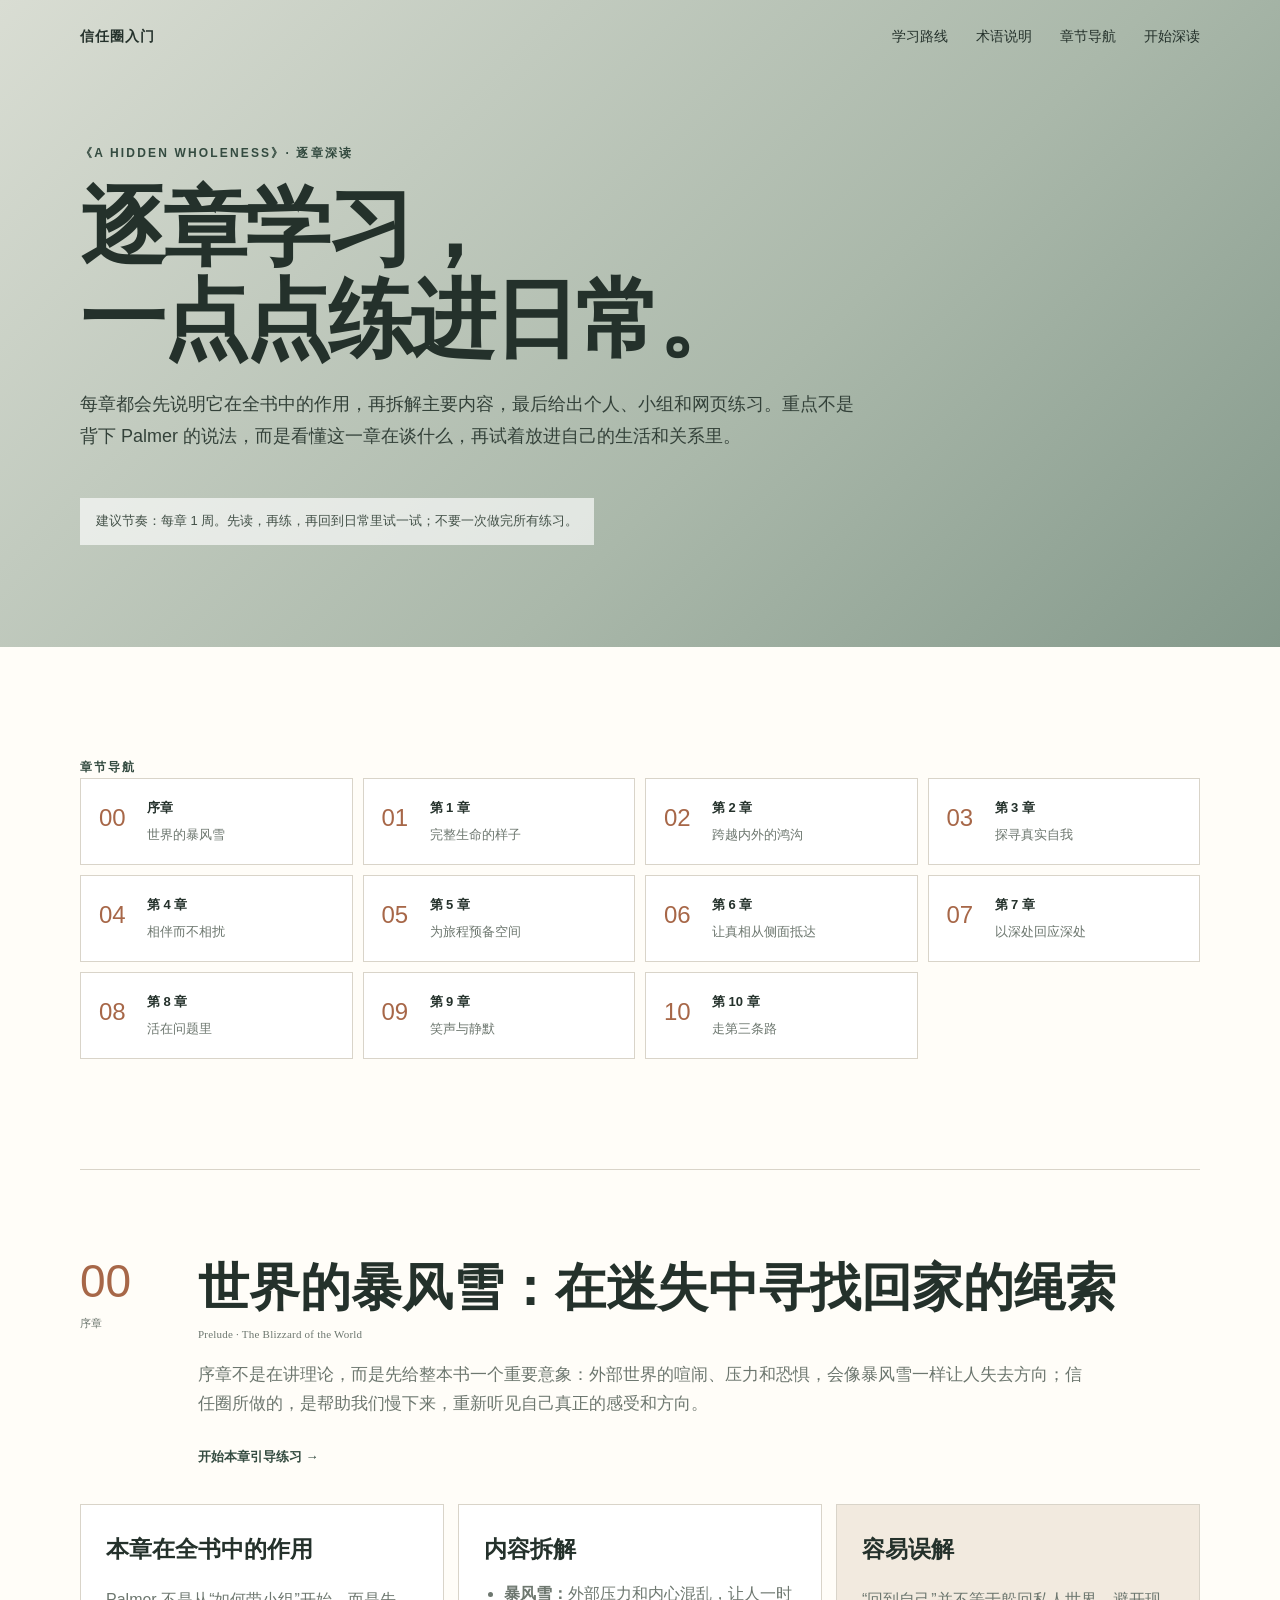
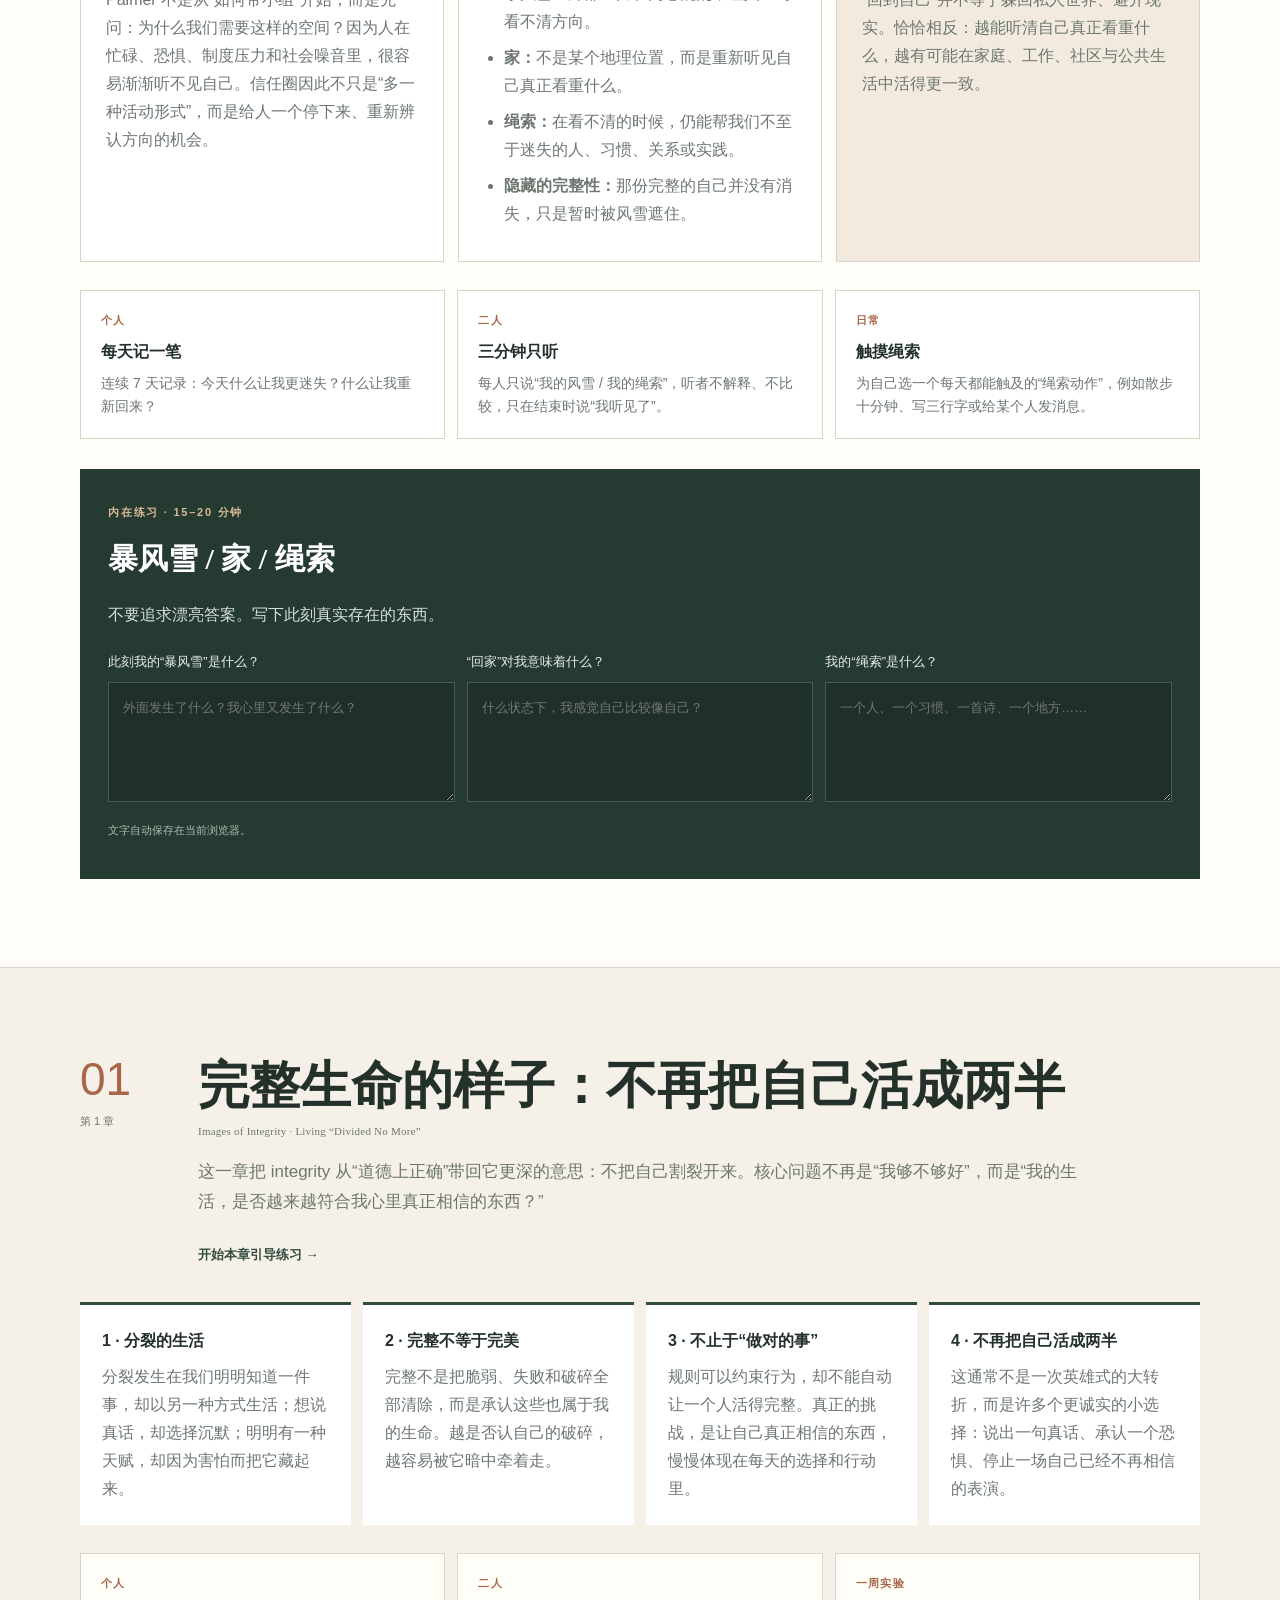
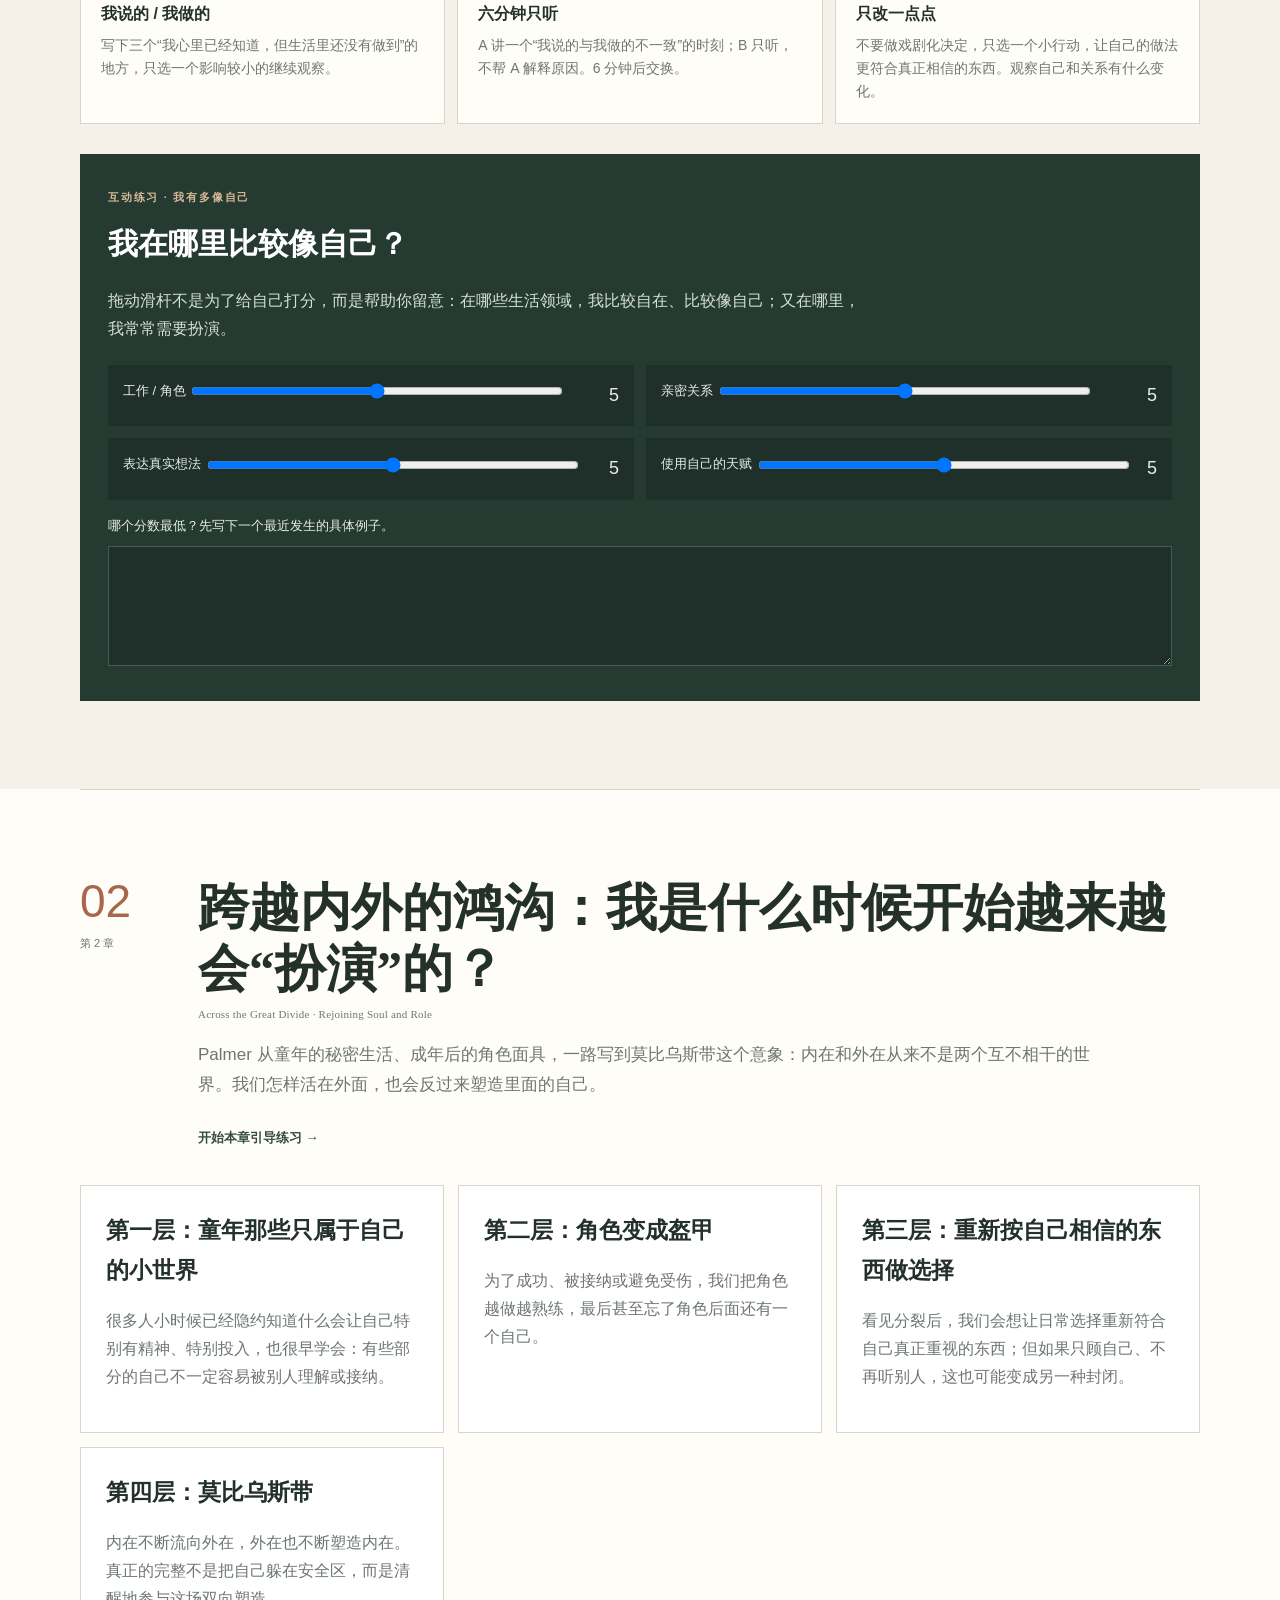
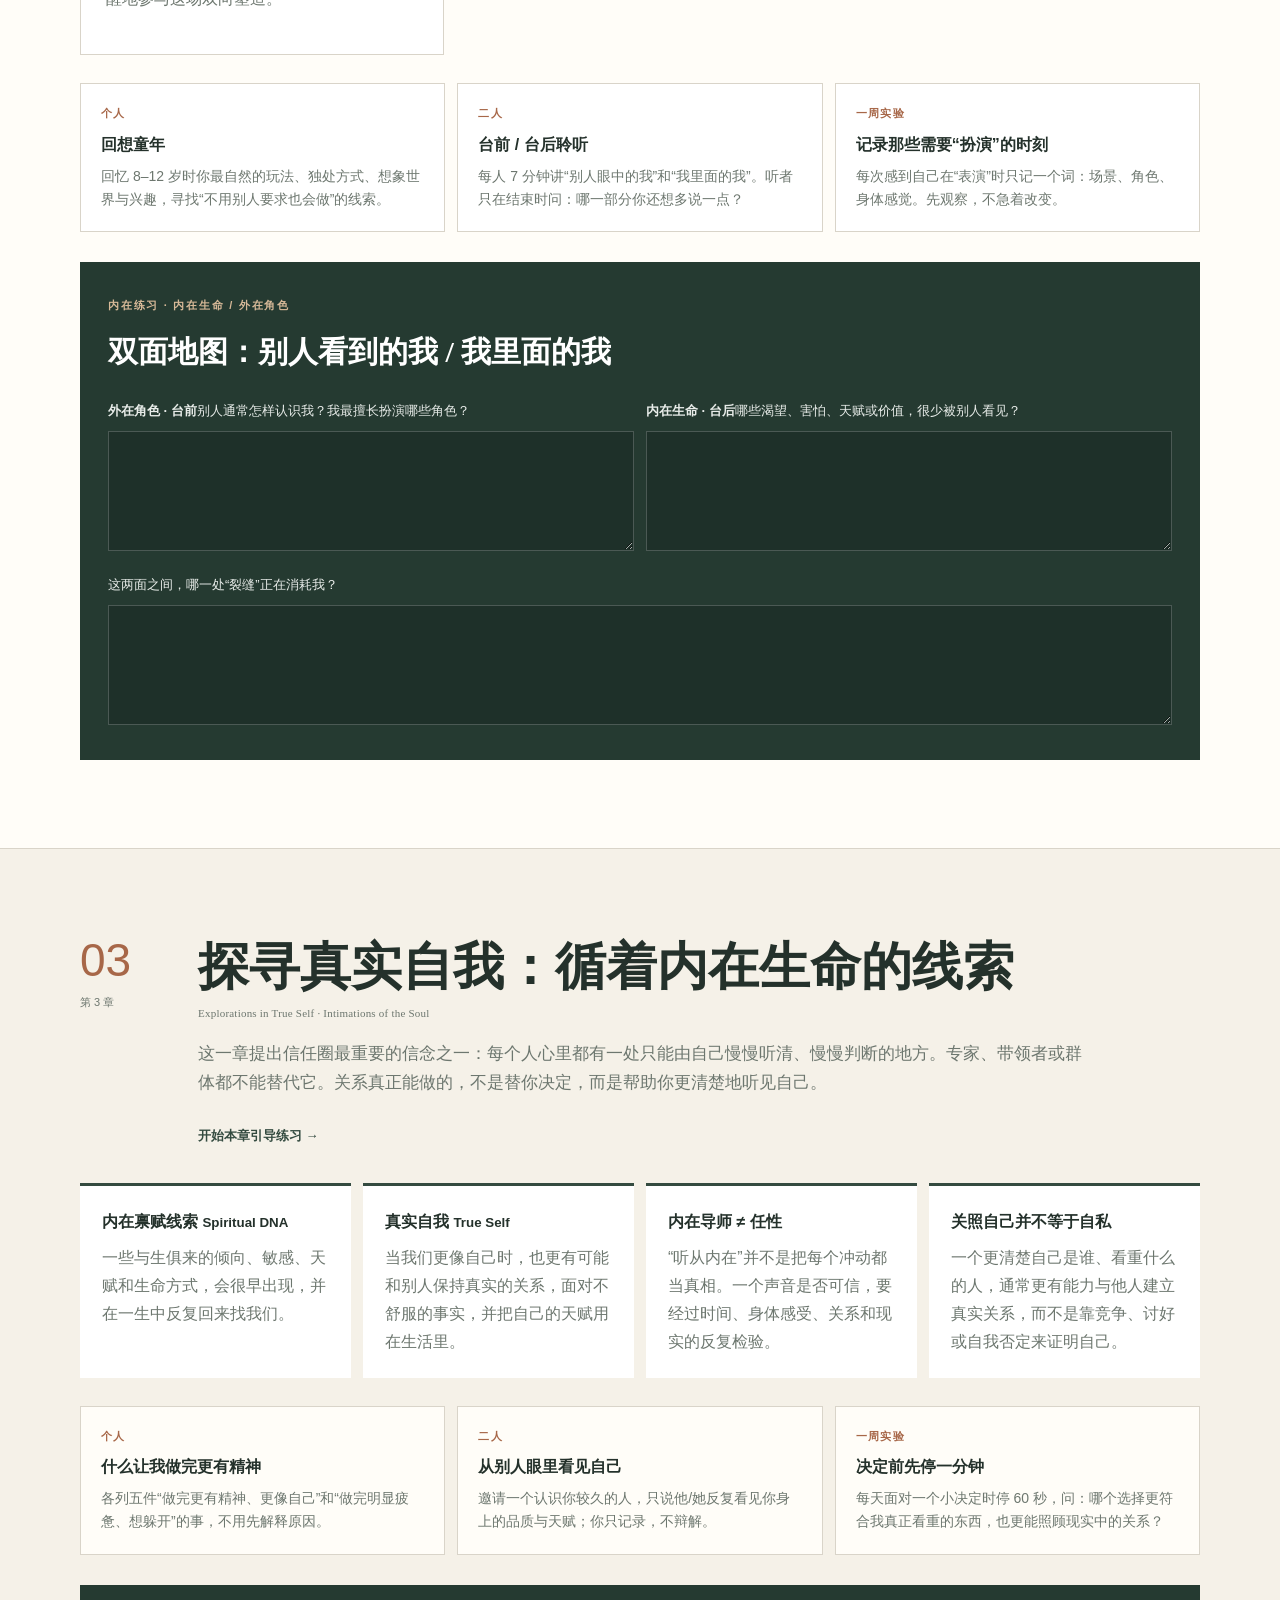
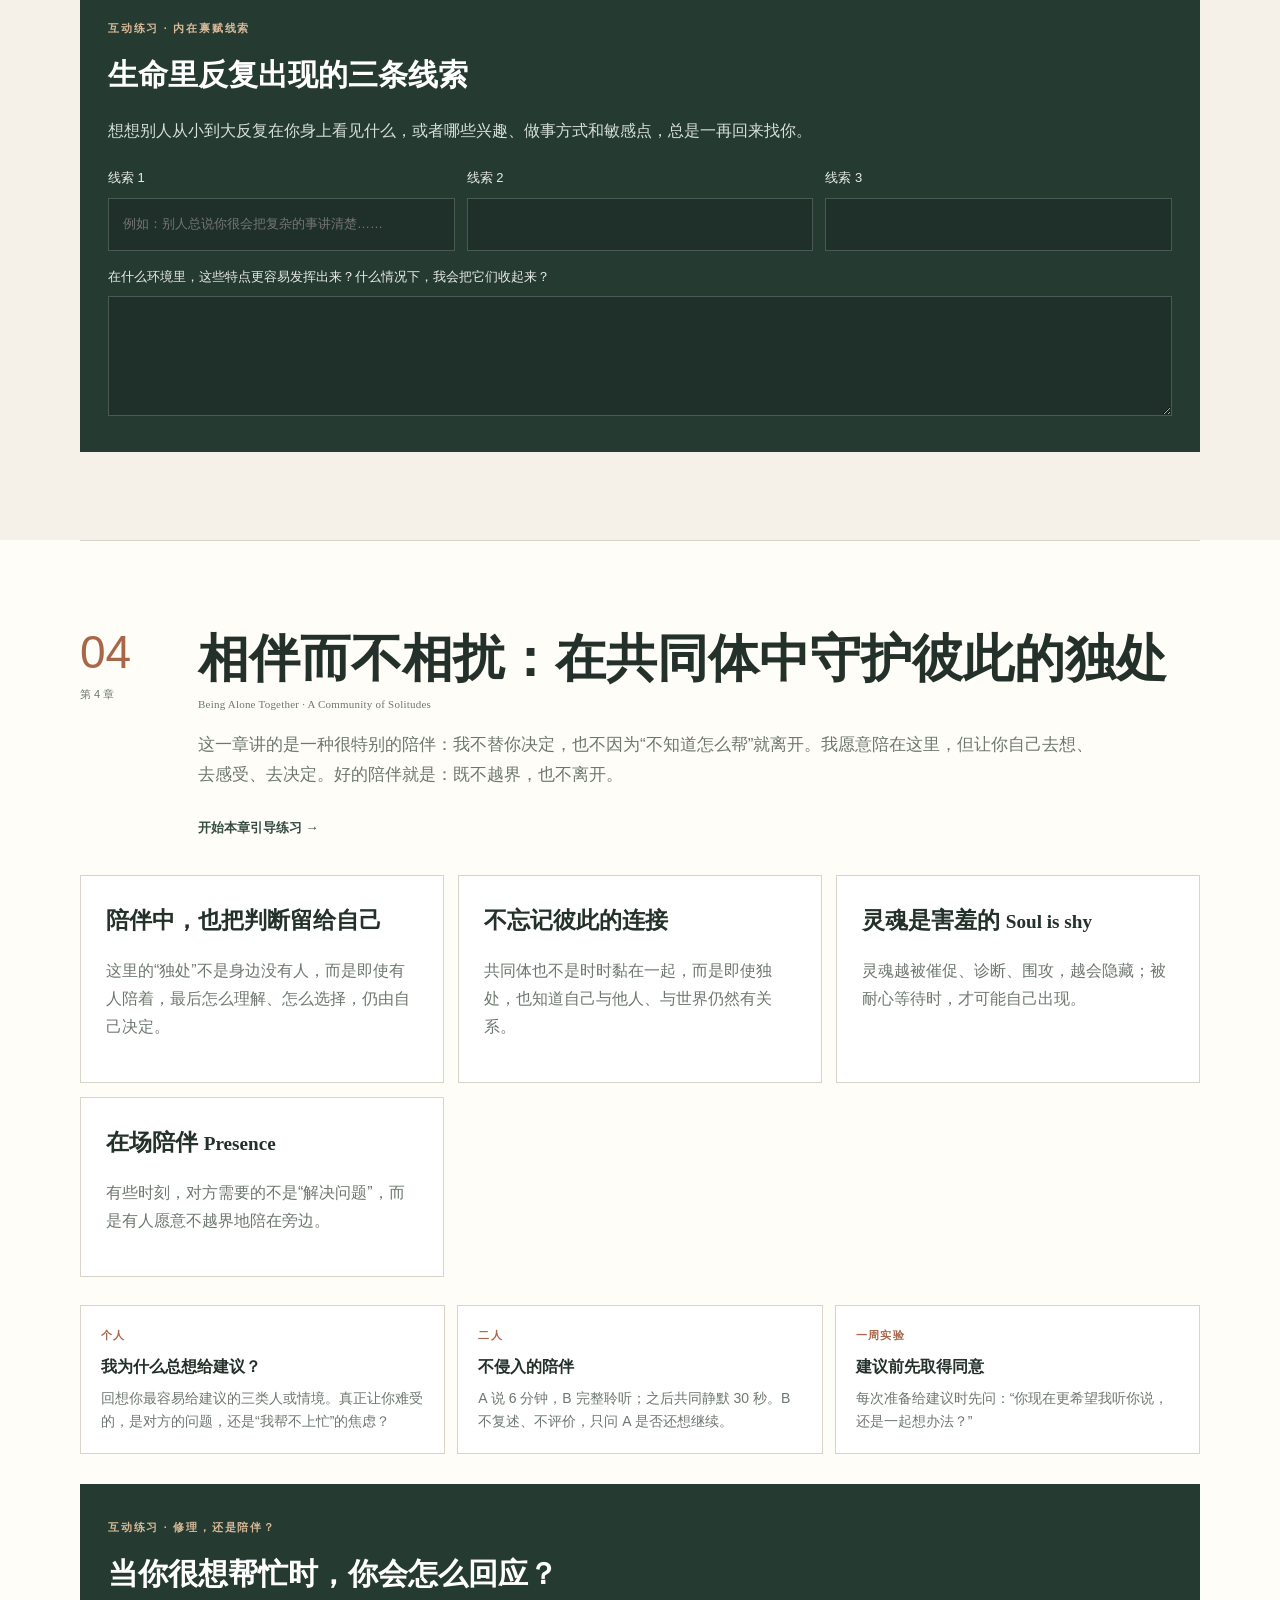
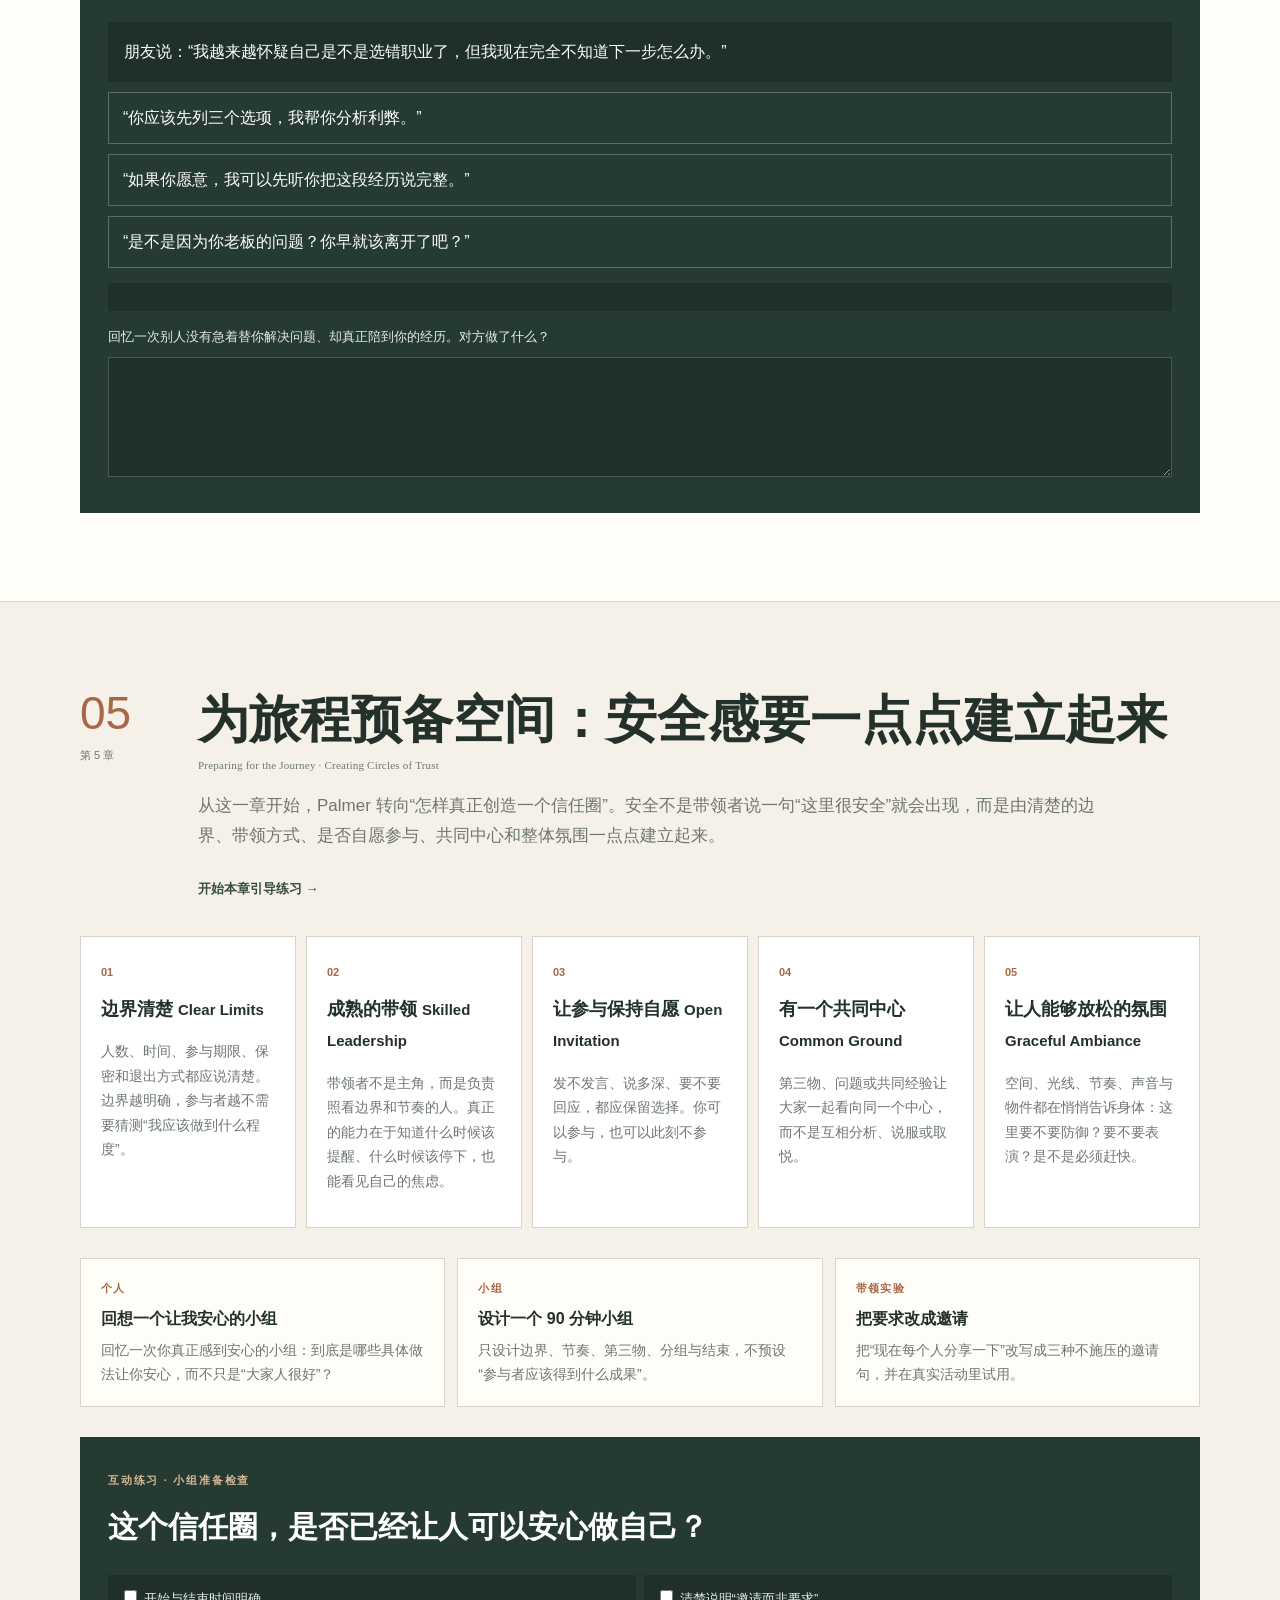
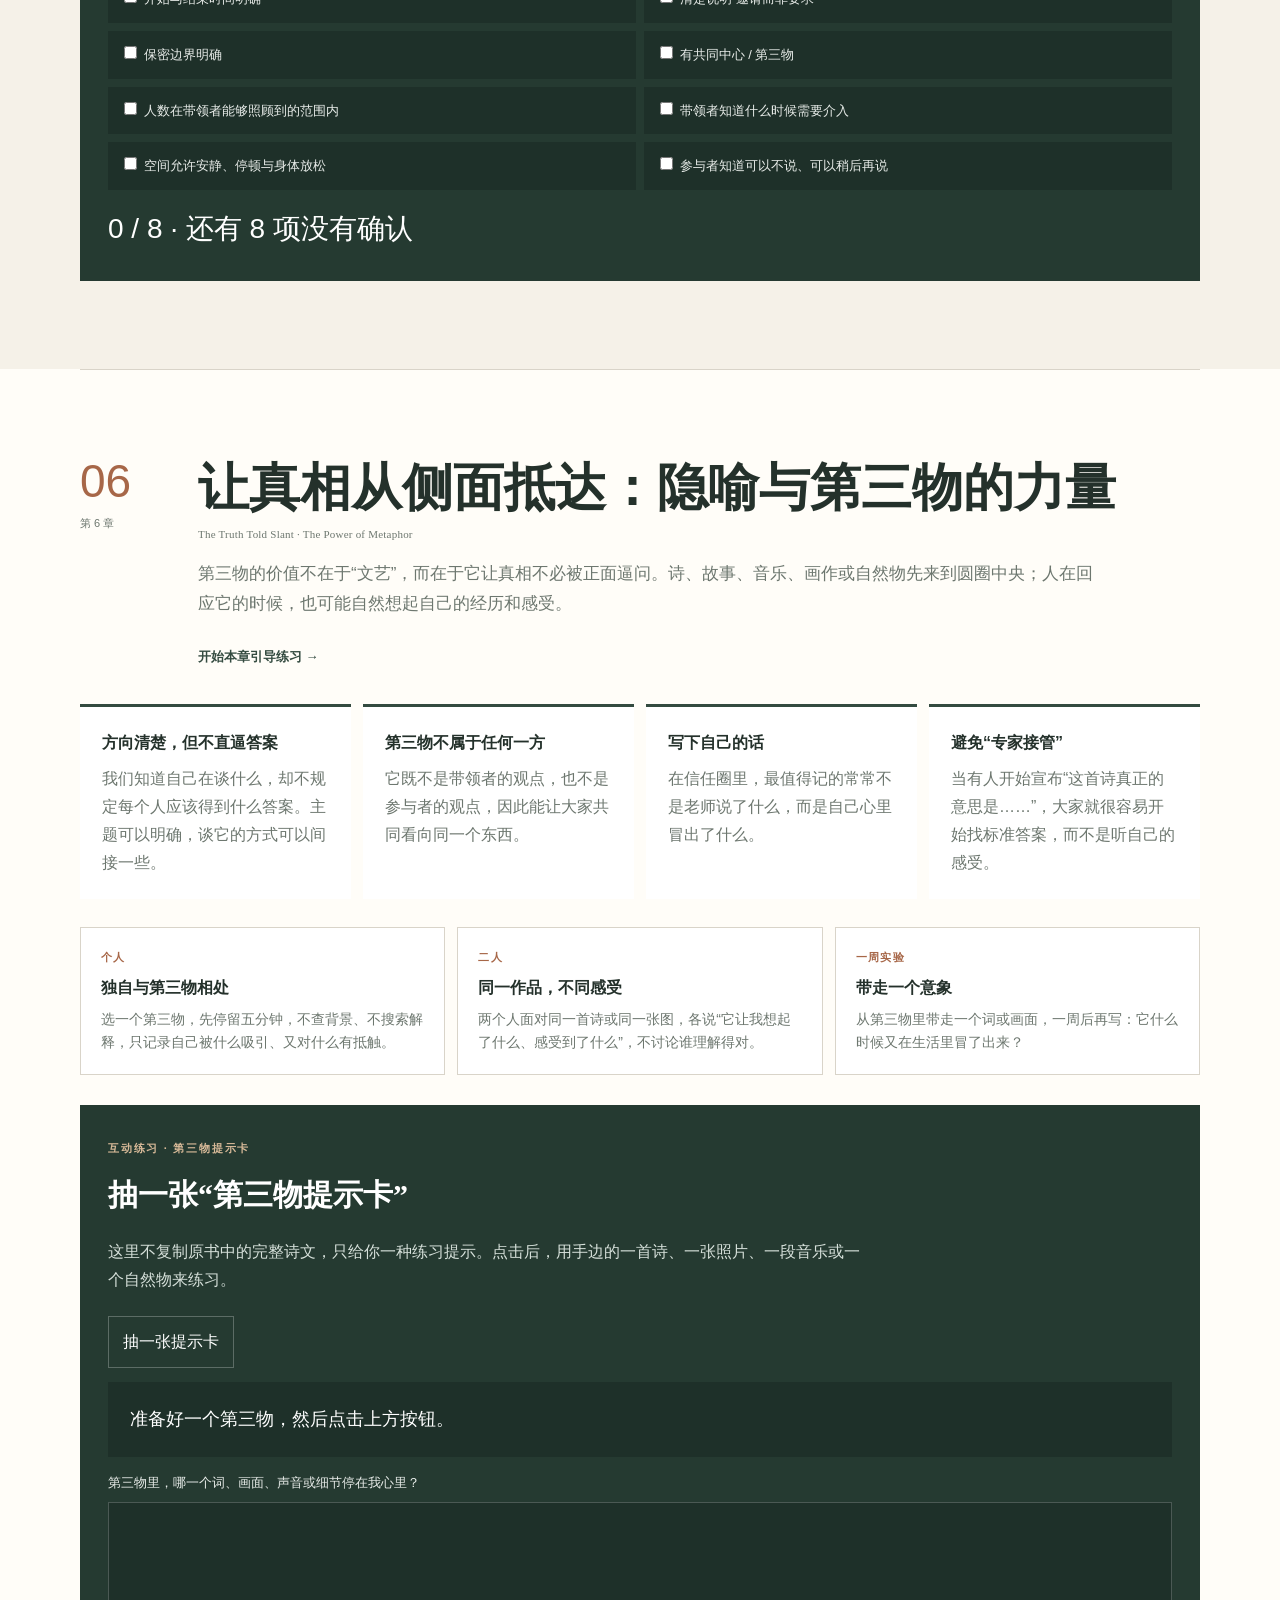
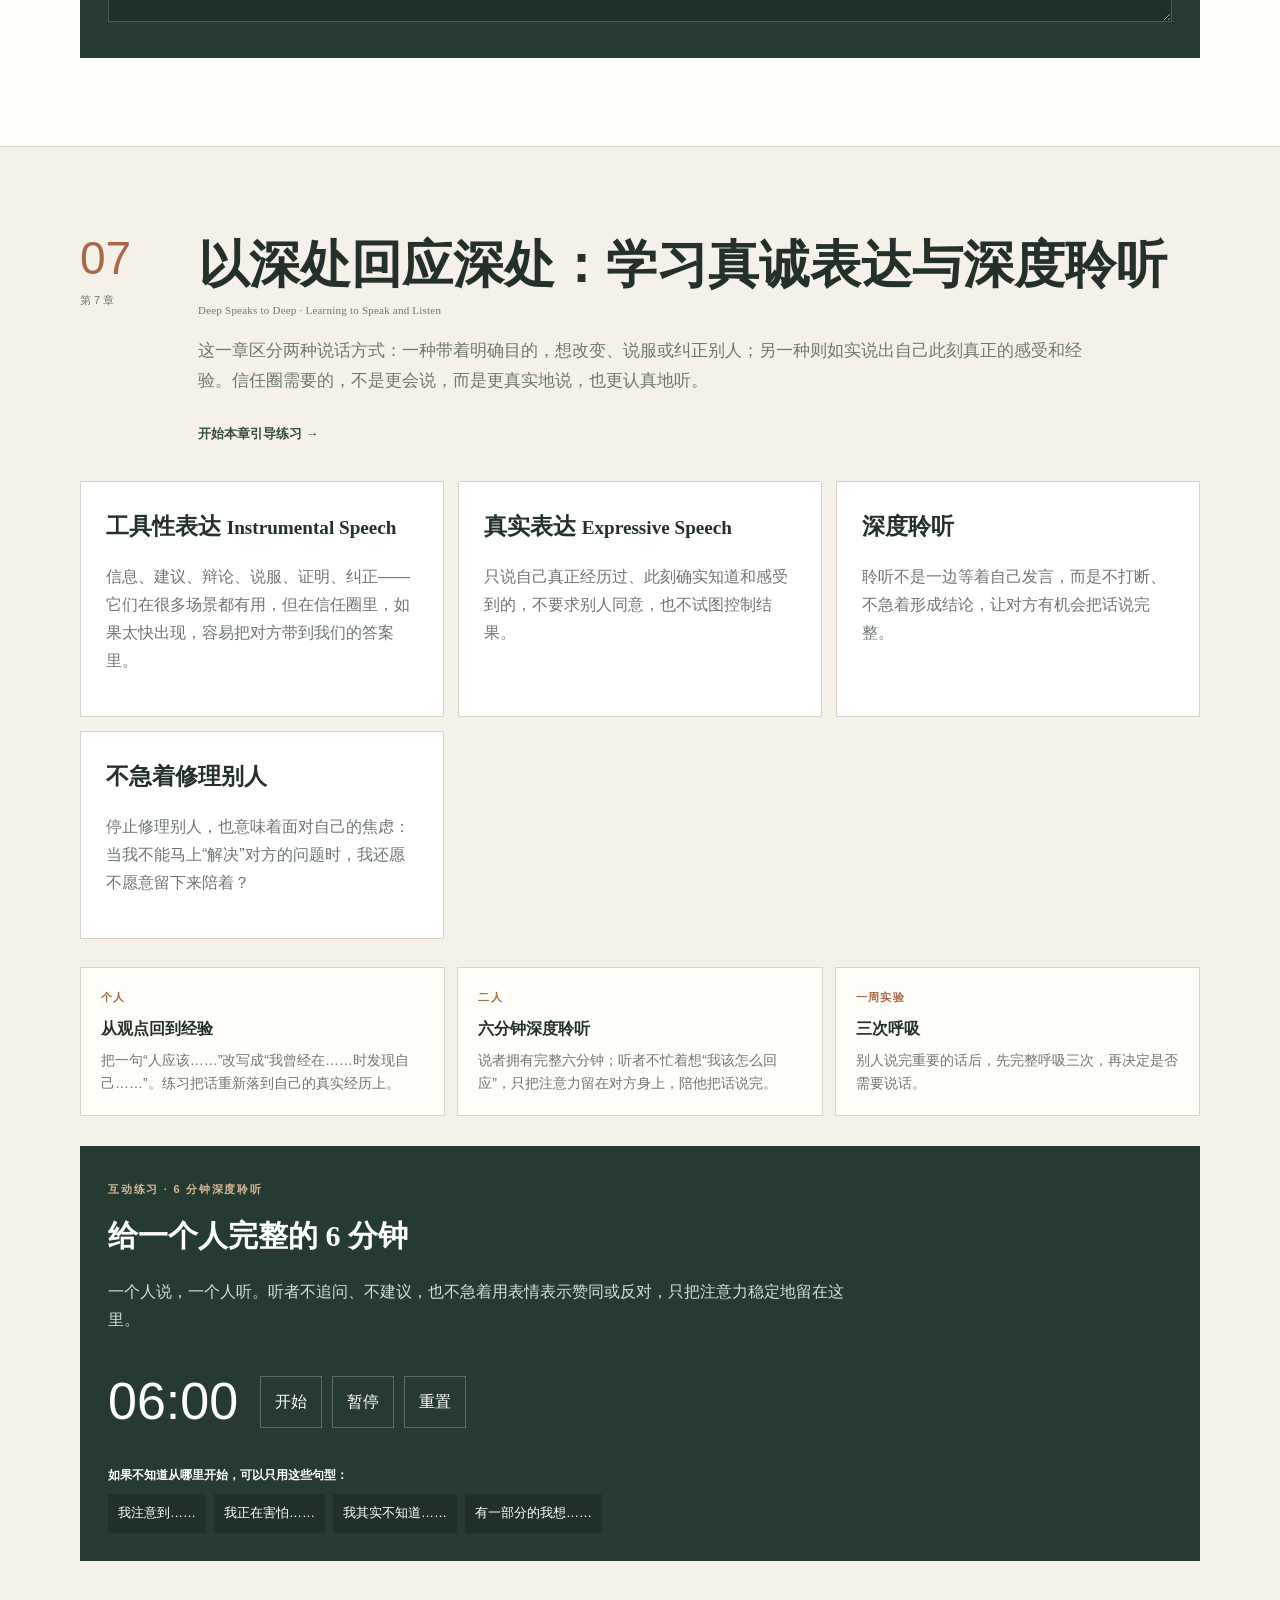
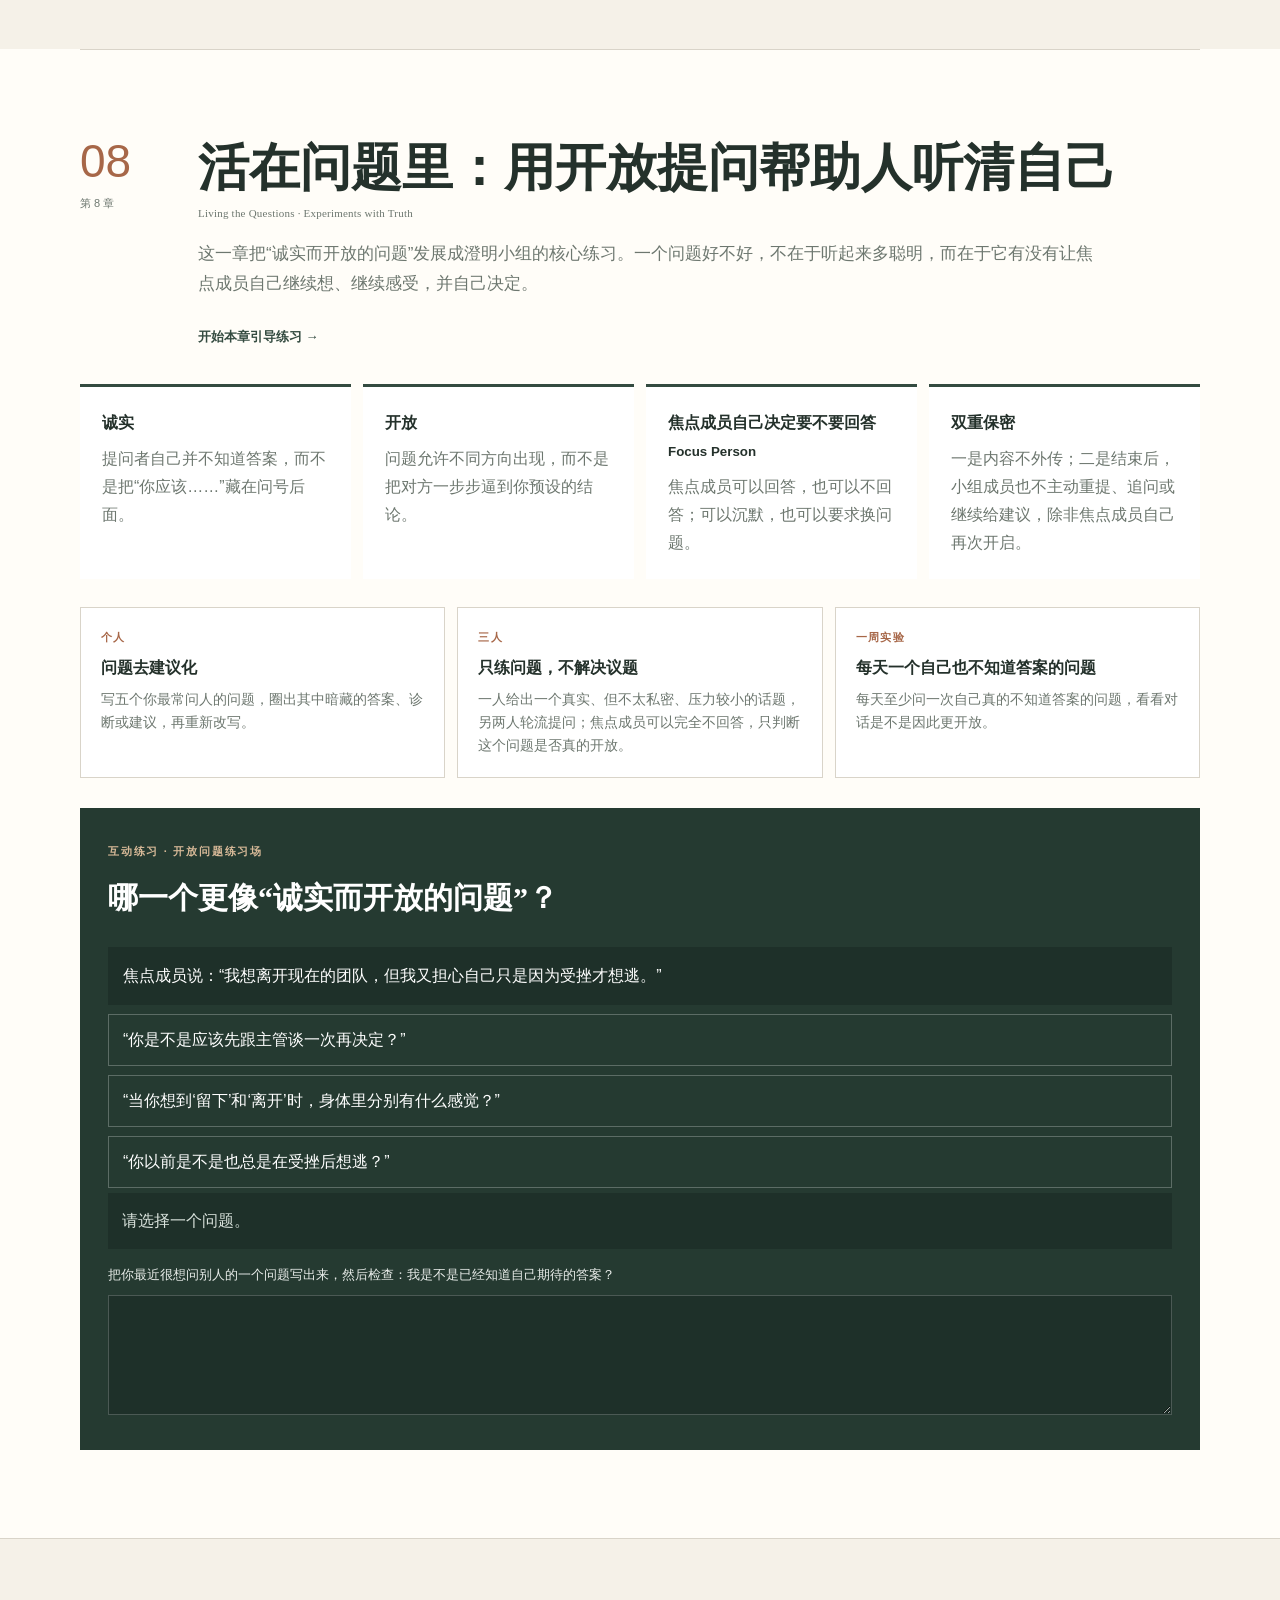
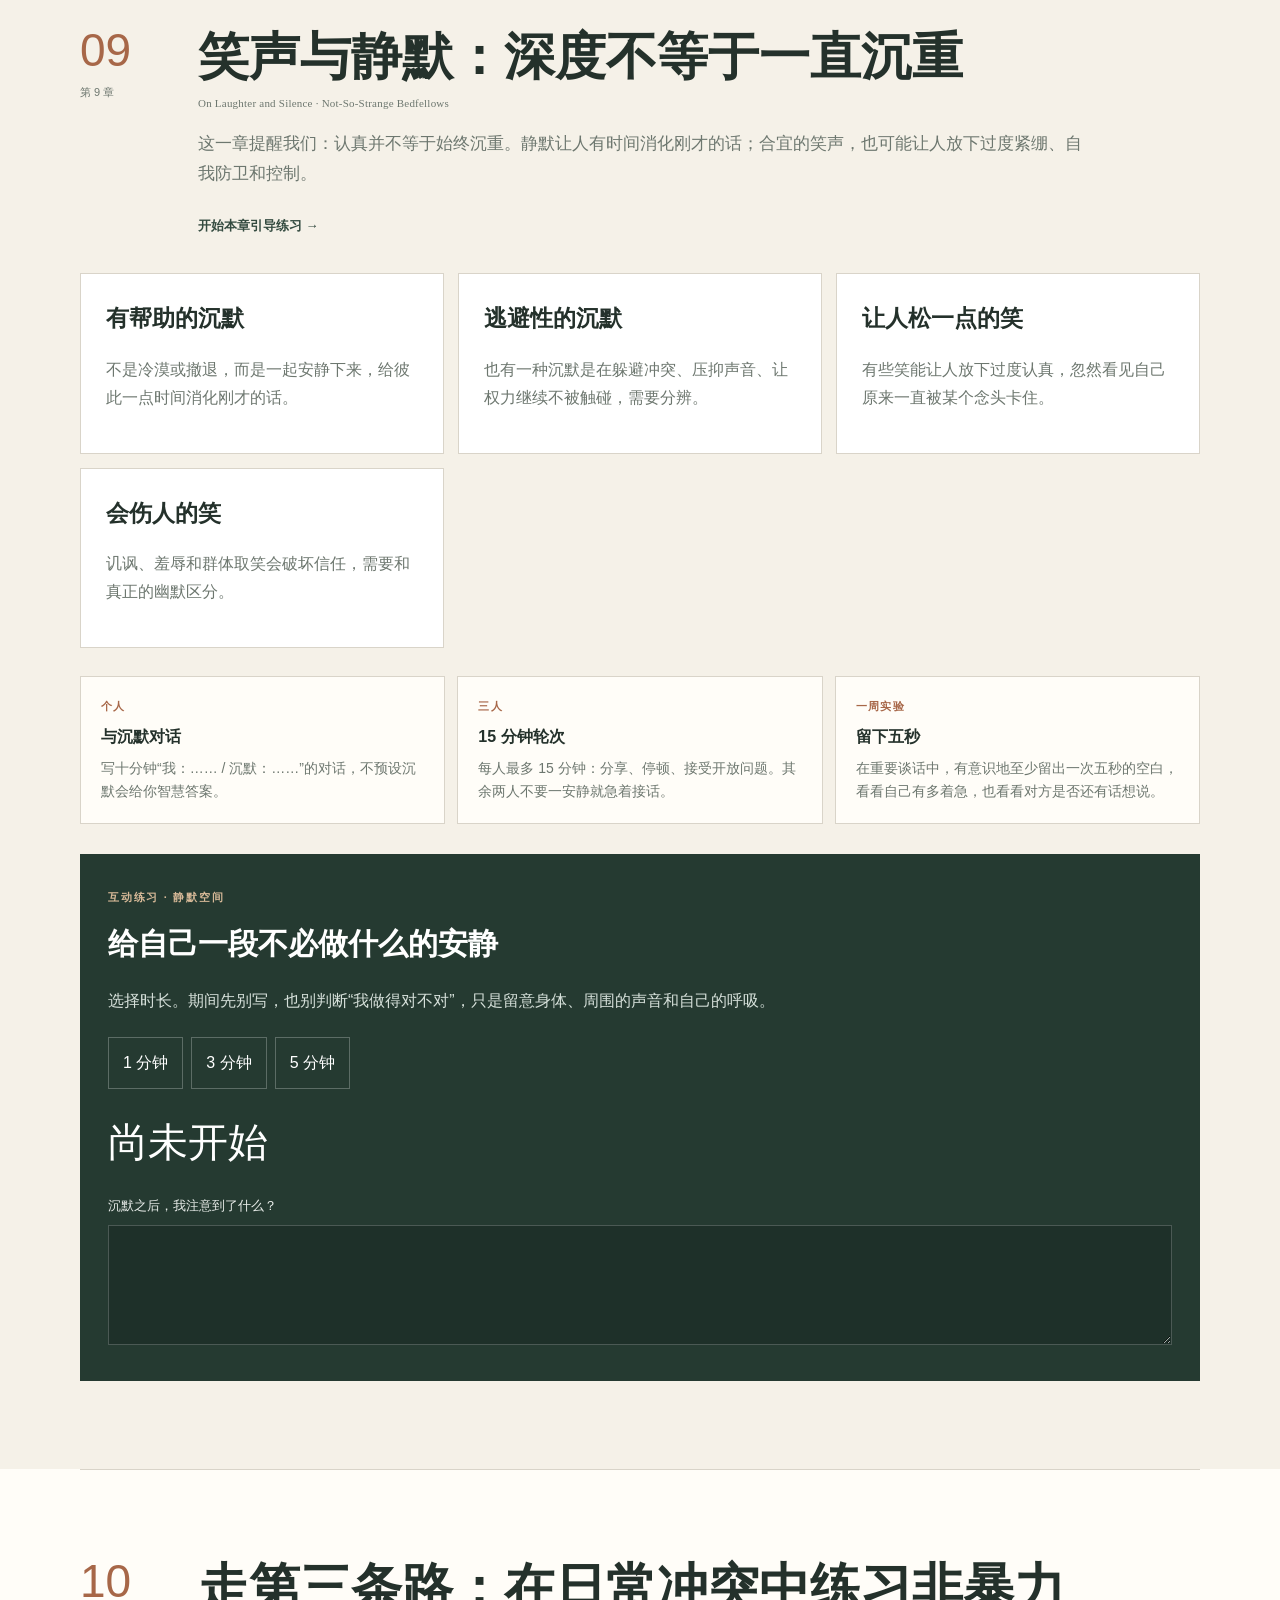
==== commit 50da4092: "Polish Chinese editorial voice across site" ====
--- a/chapters.html
+++ b/chapters.html
@@ -4,7 +4,7 @@
   <meta charset="utf-8" />
   <meta name="viewport" content="width=device-width,initial-scale=1" />
   <title>章节深读｜《A Hidden Wholeness》信任圈学习与实践</title>
-  <meta name="description" content="逐章深读帕克·帕尔默《A Hidden Wholeness》：先理解每章真正要说什么，再用静默、书写、聆听和互动练习，把它带回自己的生活。" />
+  <meta name="description" content="逐章深读帕克·帕尔默《A Hidden Wholeness》：先理解每章真正要说什么，再用静默、书写、聆听和互动练习，看看这些原则怎样用在自己的生活里。" />
   <link rel="stylesheet" href="styles.css" />
   <link rel="stylesheet" href="chapters.css" />
 </head>
@@ -22,7 +22,7 @@
     <div class="wrap chapter-hero-copy">
       <div class="eyebrow">《A Hidden Wholeness》· 逐章深读</div>
       <h1>逐章学习，<br>一点点练进日常。</h1>
-      <p>每章分成四层：这一章在全书中的作用、主要内容、个人与小组练习、网页互动练习。目标不是“记住 Palmer 说了什么”，而是让这些原则慢慢进入我们与自己、与他人、与世界相处的方式。</p>
+      <p>每章都会先说明它在全书中的作用，再拆解主要内容，最后给出个人、小组和网页练习。重点不是背下 Palmer 的说法，而是看懂这一章在谈什么，再试着放进自己的生活和关系里。</p>
       <div class="hero-note">建议节奏：每章 1 周。先读，再练，再回到日常里试一试；不要一次做完所有练习。</div>
     </div>
   </header>
@@ -119,7 +119,7 @@
             <label>表达真实想法 <input type="range" min="0" max="10" value="5" data-integrity="voice"><output>5</output></label>
             <label>使用自己的天赋 <input type="range" min="0" max="10" value="5" data-integrity="gift"><output>5</output></label>
           </div>
-          <label class="wide-journal">哪一个最低分最值得被温柔地看见？<textarea class="journal" data-key="ch1-reflect"></textarea></label>
+          <label class="wide-journal">哪个分数最低？先写下一个最近发生的具体例子。<textarea class="journal" data-key="ch1-reflect"></textarea></label>
         </div>
       </div>
     </section>
@@ -140,7 +140,7 @@
       
       <div class="practice-triad">
         <article><span>个人</span><b>回想童年</b><p>回忆 8–12 岁时你最自然的玩法、独处方式、想象世界与兴趣，寻找“不用别人要求也会做”的线索。</p></article>
-        <article><span>二人</span><b>台前 / 台后聆听</b><p>每人 7 分钟讲“别人眼中的我”和“我里面的我”。听者只在结束时问：哪一部分你最想继续听见？</p></article>
+        <article><span>二人</span><b>台前 / 台后聆听</b><p>每人 7 分钟讲“别人眼中的我”和“我里面的我”。听者只在结束时问：哪一部分你还想多说一点？</p></article>
         <article><span>一周实验</span><b>记录那些需要“扮演”的时刻</b><p>每次感到自己在“表演”时只记一个词：场景、角色、身体感觉。先观察，不急着改变。</p></article>
       </div>
 <div class="practice-block">
@@ -169,18 +169,18 @@
 
         
         <div class="practice-triad">
-          <article><span>个人</span><b>什么让我更有活力</b><p>各列五件“做完更有精神、更像自己”和“做完明显疲惫、收缩”的事，不用先解释原因。</p></article>
+          <article><span>个人</span><b>什么让我做完更有精神</b><p>各列五件“做完更有精神、更像自己”和“做完明显疲惫、想躲开”的事，不用先解释原因。</p></article>
           <article><span>二人</span><b>从别人眼里看见自己</b><p>邀请一个认识你较久的人，只说他/她反复看见你身上的品质与天赋；你只记录，不辩解。</p></article>
           <article><span>一周实验</span><b>决定前先停一分钟</b><p>每天面对一个小决定时停 60 秒，问：哪个选择更符合我真正看重的东西，也更能照顾现实中的关系？</p></article>
         </div>
 <div class="practice-block">
           <div class="practice-copy"><span class="lab-meta">互动练习 · 内在禀赋线索</span><h3>生命里反复出现的三条线索</h3><p>想想别人从小到大反复在你身上看见什么，或者哪些兴趣、做事方式和敏感点，总是一再回来找你。</p></div>
         <div class="gift-grid">
-          <label>线索 1<input class="journal-input" data-key="ch3-gift1" placeholder="例如：你总能听见别人没说出来的……"></label>
+          <label>线索 1<input class="journal-input" data-key="ch3-gift1" placeholder="例如：别人总说你很会把复杂的事讲清楚……"></label>
           <label>线索 2<input class="journal-input" data-key="ch3-gift2"></label>
           <label>线索 3<input class="journal-input" data-key="ch3-gift3"></label>
         </div>
-        <label class="wide-journal">什么条件会滋养这些线索？什么条件会让它们缩回去？<textarea class="journal" data-key="ch3-conditions"></textarea></label>
+        <label class="wide-journal">在什么环境里，这些特点更容易发挥出来？什么情况下，我会把它们收起来？<textarea class="journal" data-key="ch3-conditions"></textarea></label>
       </div>
     </section>
 
@@ -191,7 +191,7 @@
       </div>
 
       <div class="chapter-grid">
-        <article class="chapter-card"><h3>守住自己的独处</h3><p>这里的独处，不是身边没有人，而是无论有没有别人，都不离开自己，也不把判断自己的权力交出去。</p></article>
+        <article class="chapter-card"><h3>陪伴中，也把判断留给自己</h3><p>这里的“独处”不是身边没有人，而是即使有人陪着，最后怎么理解、怎么选择，仍由自己决定。</p></article>
         <article class="chapter-card"><h3>不忘记彼此的连接</h3><p>共同体也不是时时黏在一起，而是即使独处，也知道自己与他人、与世界仍然有关系。</p></article>
         <article class="chapter-card"><h3>灵魂是害羞的 <small>Soul is shy</small></h3><p>灵魂越被催促、诊断、围攻，越会隐藏；被耐心等待时，才可能自己出现。</p></article>
         <article class="chapter-card"><h3>在场陪伴 <small>Presence</small></h3><p>有些时刻，对方需要的不是“解决问题”，而是有人愿意不越界地陪在旁边。</p></article>
@@ -260,7 +260,7 @@
       </div>
 
       <div class="deep-points">
-        <article><b>方向清楚，但不直逼答案</b><p>我们知道自己在探索什么，却不规定每个人应该得到什么答案。主题可以明确，靠近它的方式却可以温柔、间接。</p></article>
+        <article><b>方向清楚，但不直逼答案</b><p>我们知道自己在谈什么，却不规定每个人应该得到什么答案。主题可以明确，谈它的方式可以间接一些。</p></article>
         <article><b>第三物不属于任何一方</b><p>它既不是带领者的观点，也不是参与者的观点，因此能让大家共同看向同一个东西。</p></article>
         <article><b>写下自己的话</b><p>在信任圈里，最值得记的常常不是老师说了什么，而是自己心里冒出了什么。</p></article>
         <article><b>避免“专家接管”</b><p>当有人开始宣布“这首诗真正的意思是……”，大家就很容易开始找标准答案，而不是听自己的感受。</p></article>
@@ -289,8 +289,8 @@
 
         <div class="chapter-grid">
           <article class="chapter-card"><h3>工具性表达 <small>Instrumental Speech</small></h3><p>信息、建议、辩论、说服、证明、纠正——它们在很多场景都有用，但在信任圈里，如果太快出现，容易把对方带到我们的答案里。</p></article>
-          <article class="chapter-card"><h3>真实表达 <small>Expressive Speech</small></h3><p>从自己的真实经历出发，只说自己真正知道和感受到的，不要求别人同意，也不试图控制结果。</p></article>
-          <article class="chapter-card"><h3>深度聆听</h3><p>聆听不是一边等着自己发言，而是让自己的注意力真正留在对方那里，帮助他继续听见自己。</p></article>
+          <article class="chapter-card"><h3>真实表达 <small>Expressive Speech</small></h3><p>只说自己真正经历过、此刻确实知道和感受到的，不要求别人同意，也不试图控制结果。</p></article>
+          <article class="chapter-card"><h3>深度聆听</h3><p>聆听不是一边等着自己发言，而是不打断、不急着形成结论，让对方有机会把话说完整。</p></article>
           <article class="chapter-card"><h3>不急着修理别人</h3><p>停止修理别人，也意味着面对自己的焦虑：当我不能马上“解决”对方的问题时，我还愿不愿意留下来陪着？</p></article>
         </div>
 
@@ -353,14 +353,14 @@
       <div class="wrap">
         <div class="chapter-head">
           <div><span class="chapter-no">09</span><small>第 9 章</small></div>
-          <div><h2>笑声与静默：让空间重新有呼吸 <small class="original-title">On Laughter and Silence · Not-So-Strange Bedfellows</small></h2><p>这一章提醒我们：深度并不等于沉重。静默让我们不用急着填满一切，笑声则可能帮助我们放下过度认真、自我防卫和控制。两者都能让人重新回到当下。</p></div>
+          <div><h2>笑声与静默：深度不等于一直沉重 <small class="original-title">On Laughter and Silence · Not-So-Strange Bedfellows</small></h2><p>这一章提醒我们：认真并不等于始终沉重。静默让人有时间消化刚才的话；合宜的笑声，也可能让人放下过度紧绷、自我防卫和控制。</p></div>
         </div>
 
         <div class="chapter-grid">
-          <article class="chapter-card"><h3>让人彼此靠近的沉默</h3><p>不是冷漠或撤退，而是一起安静下来，给彼此一点时间消化刚才的话。</p></article>
+          <article class="chapter-card"><h3>有帮助的沉默</h3><p>不是冷漠或撤退，而是一起安静下来，给彼此一点时间消化刚才的话。</p></article>
           <article class="chapter-card"><h3>逃避性的沉默</h3><p>也有一种沉默是在躲避冲突、压抑声音、让权力继续不被触碰，需要分辨。</p></article>
-          <article class="chapter-card"><h3>释放性的笑</h3><p>能够帮助人放下自我重要性，看见“我竟然一直被这个幻觉控制”。</p></article>
-          <article class="chapter-card"><h3>伤害性的笑</h3><p>讥讽、羞辱和群体取笑会破坏安全，需要和真正的幽默区分。</p></article>
+          <article class="chapter-card"><h3>让人松一点的笑</h3><p>有些笑能让人放下过度认真，忽然看见自己原来一直被某个念头卡住。</p></article>
+          <article class="chapter-card"><h3>会伤人的笑</h3><p>讥讽、羞辱和群体取笑会破坏信任，需要和真正的幽默区分。</p></article>
         </div>
 
         
@@ -414,7 +414,7 @@
     <section class="section chapter-finish">
       <div class="wrap">
         <div class="section-kicker light">完成一本书之后</div>
-        <h2>你真正要练的，只有几件事。</h2>
+        <h2>读完之后，可以继续练这几件事</h2>
         <div class="finish-grid">
           <div>更早发现自己说的和做的正在分开。</div>
           <div>更稳定地听见自己的内在导师。</div>
@@ -430,7 +430,7 @@
 
   <footer>
     <div class="wrap footer-inner">
-      <div>信任圈入门 · 章节深读与内在探索练习</div>
+      <div>信任圈入门 · 章节深读与练习</div>
       <div><a href="index.html">返回首页</a></div>
     </div>
   </footer>
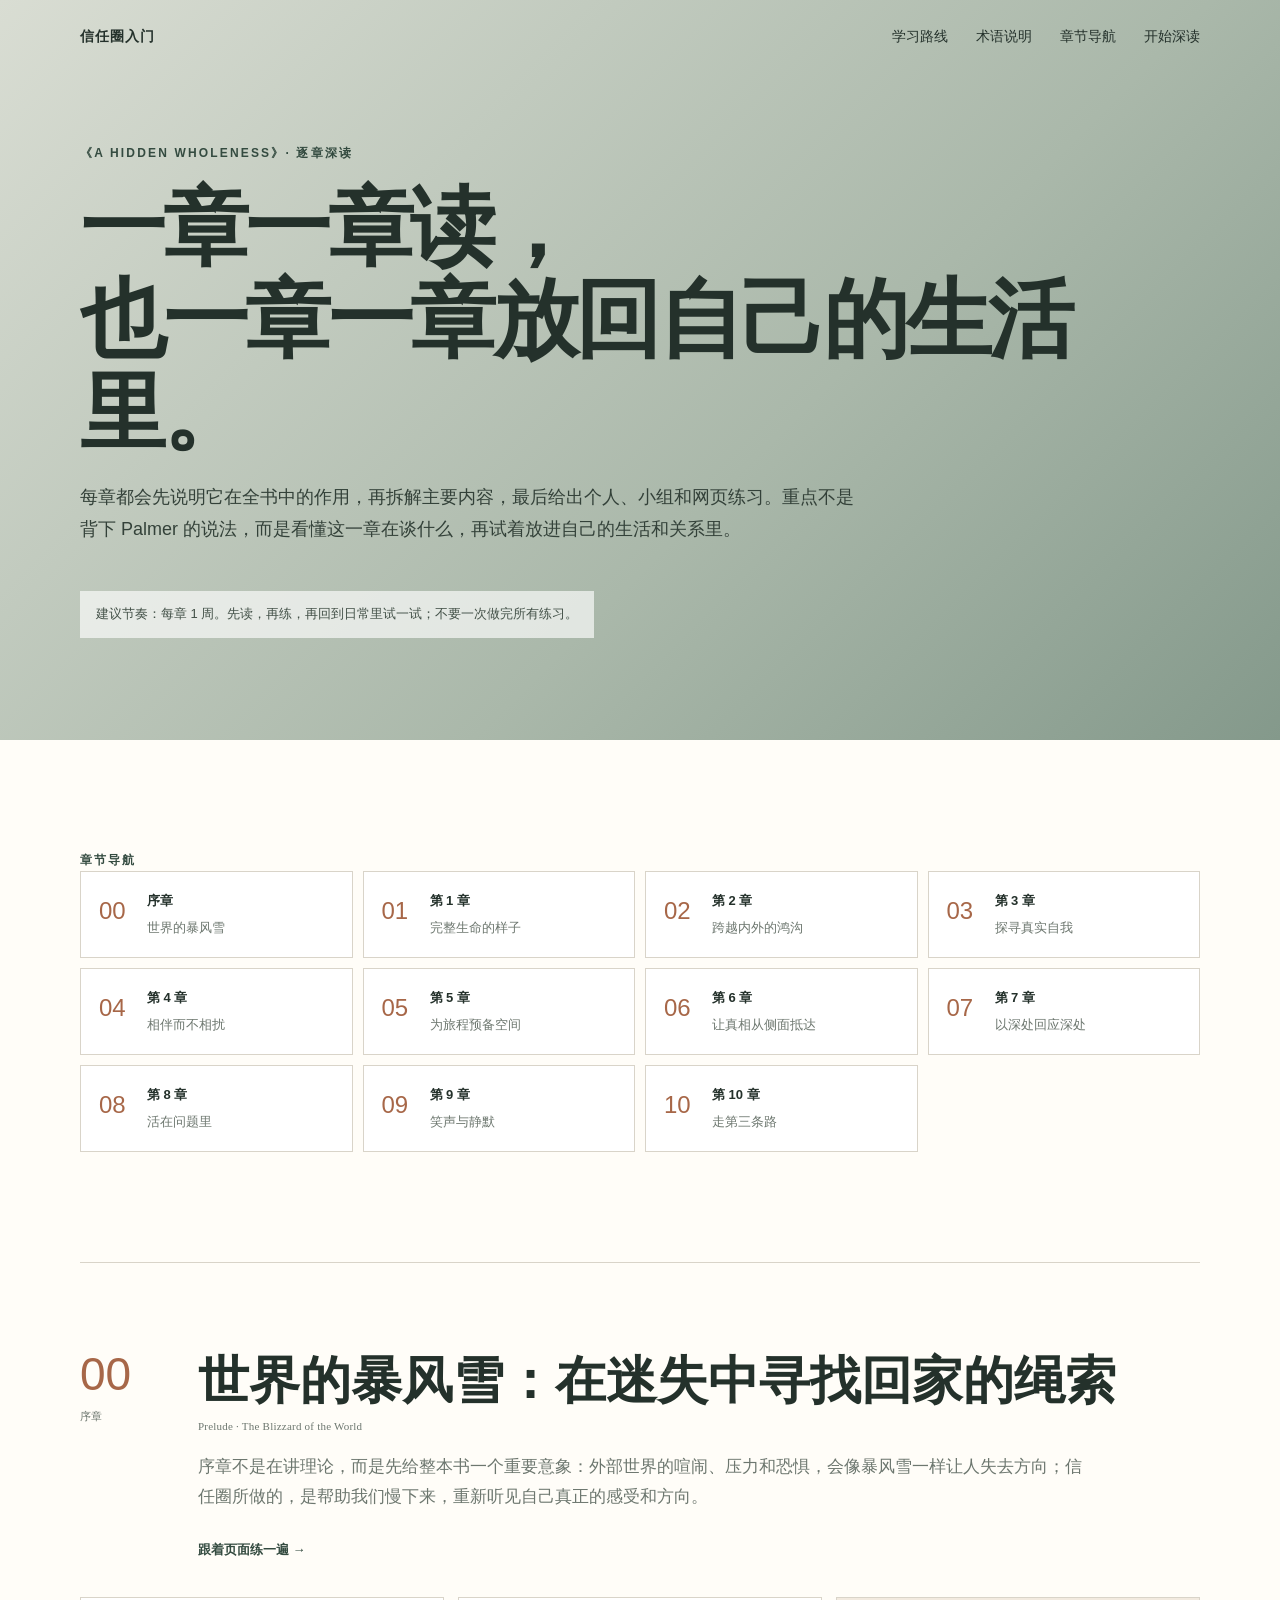
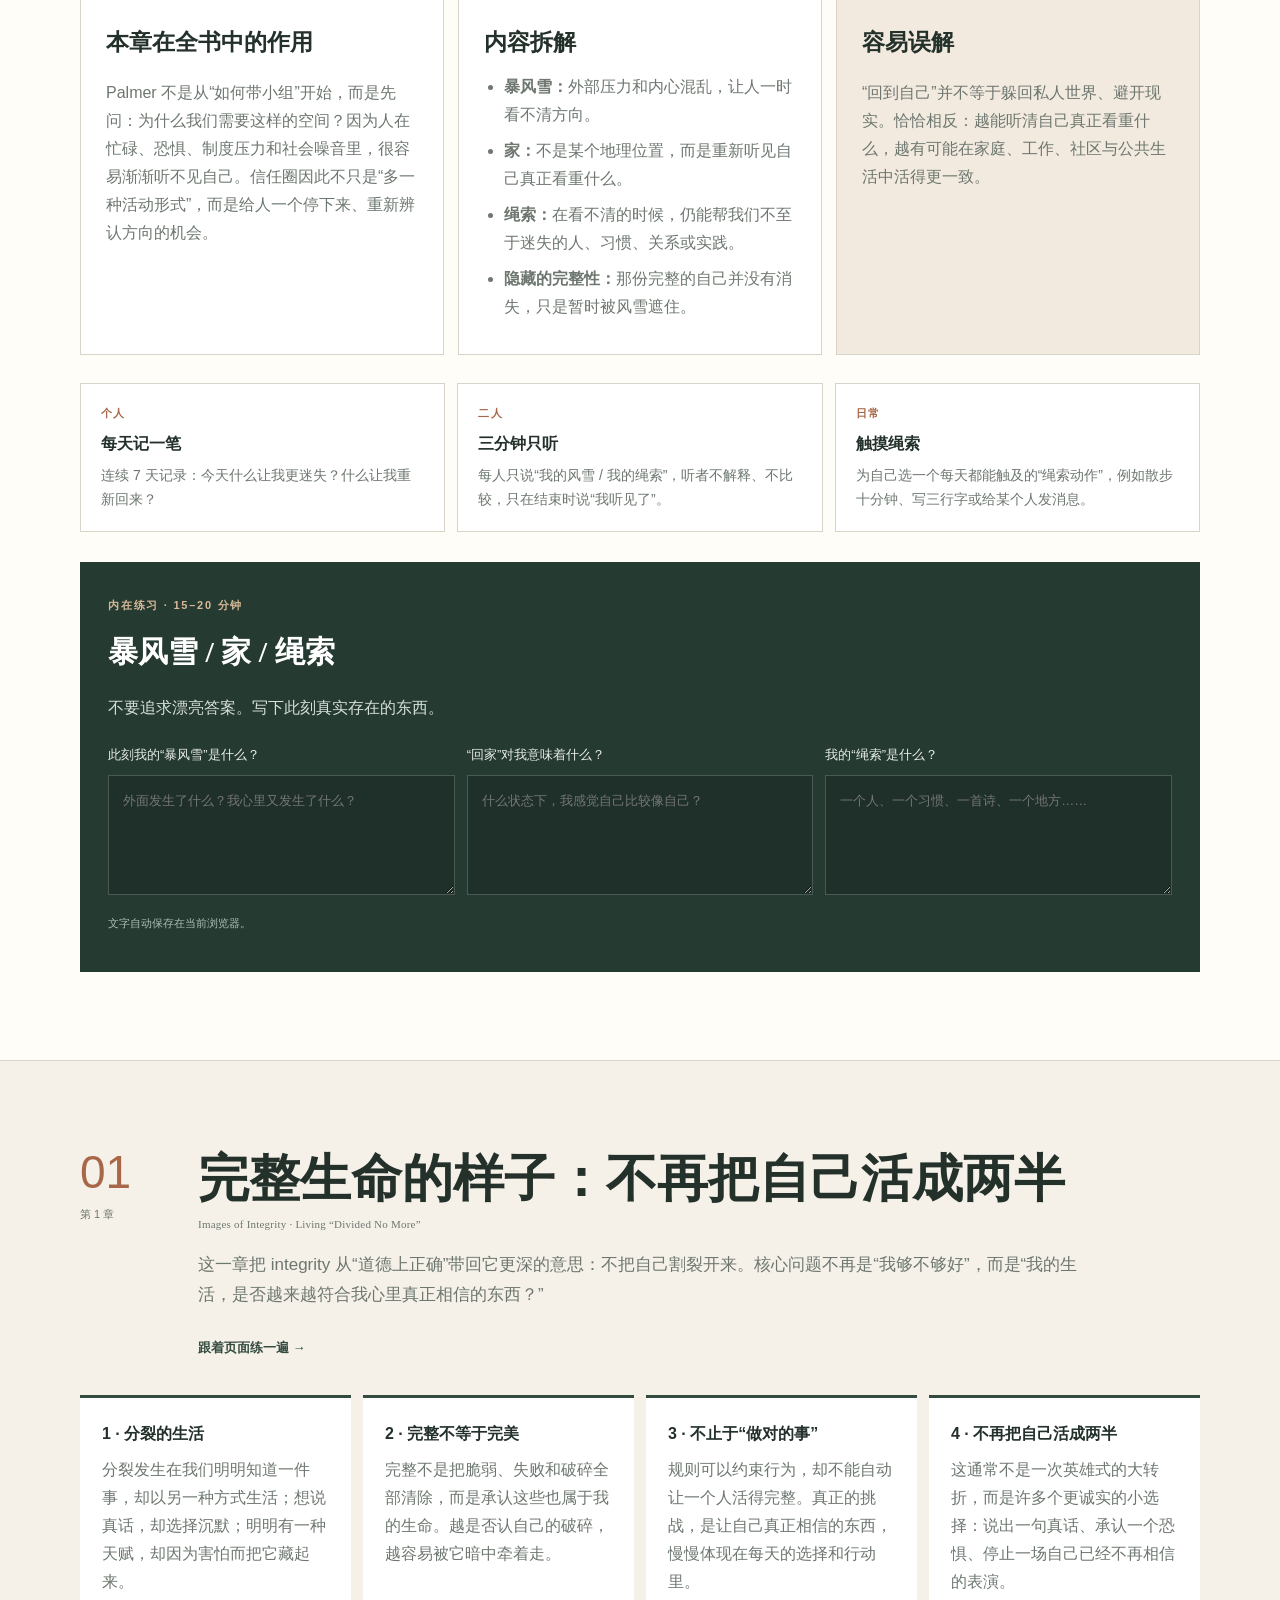
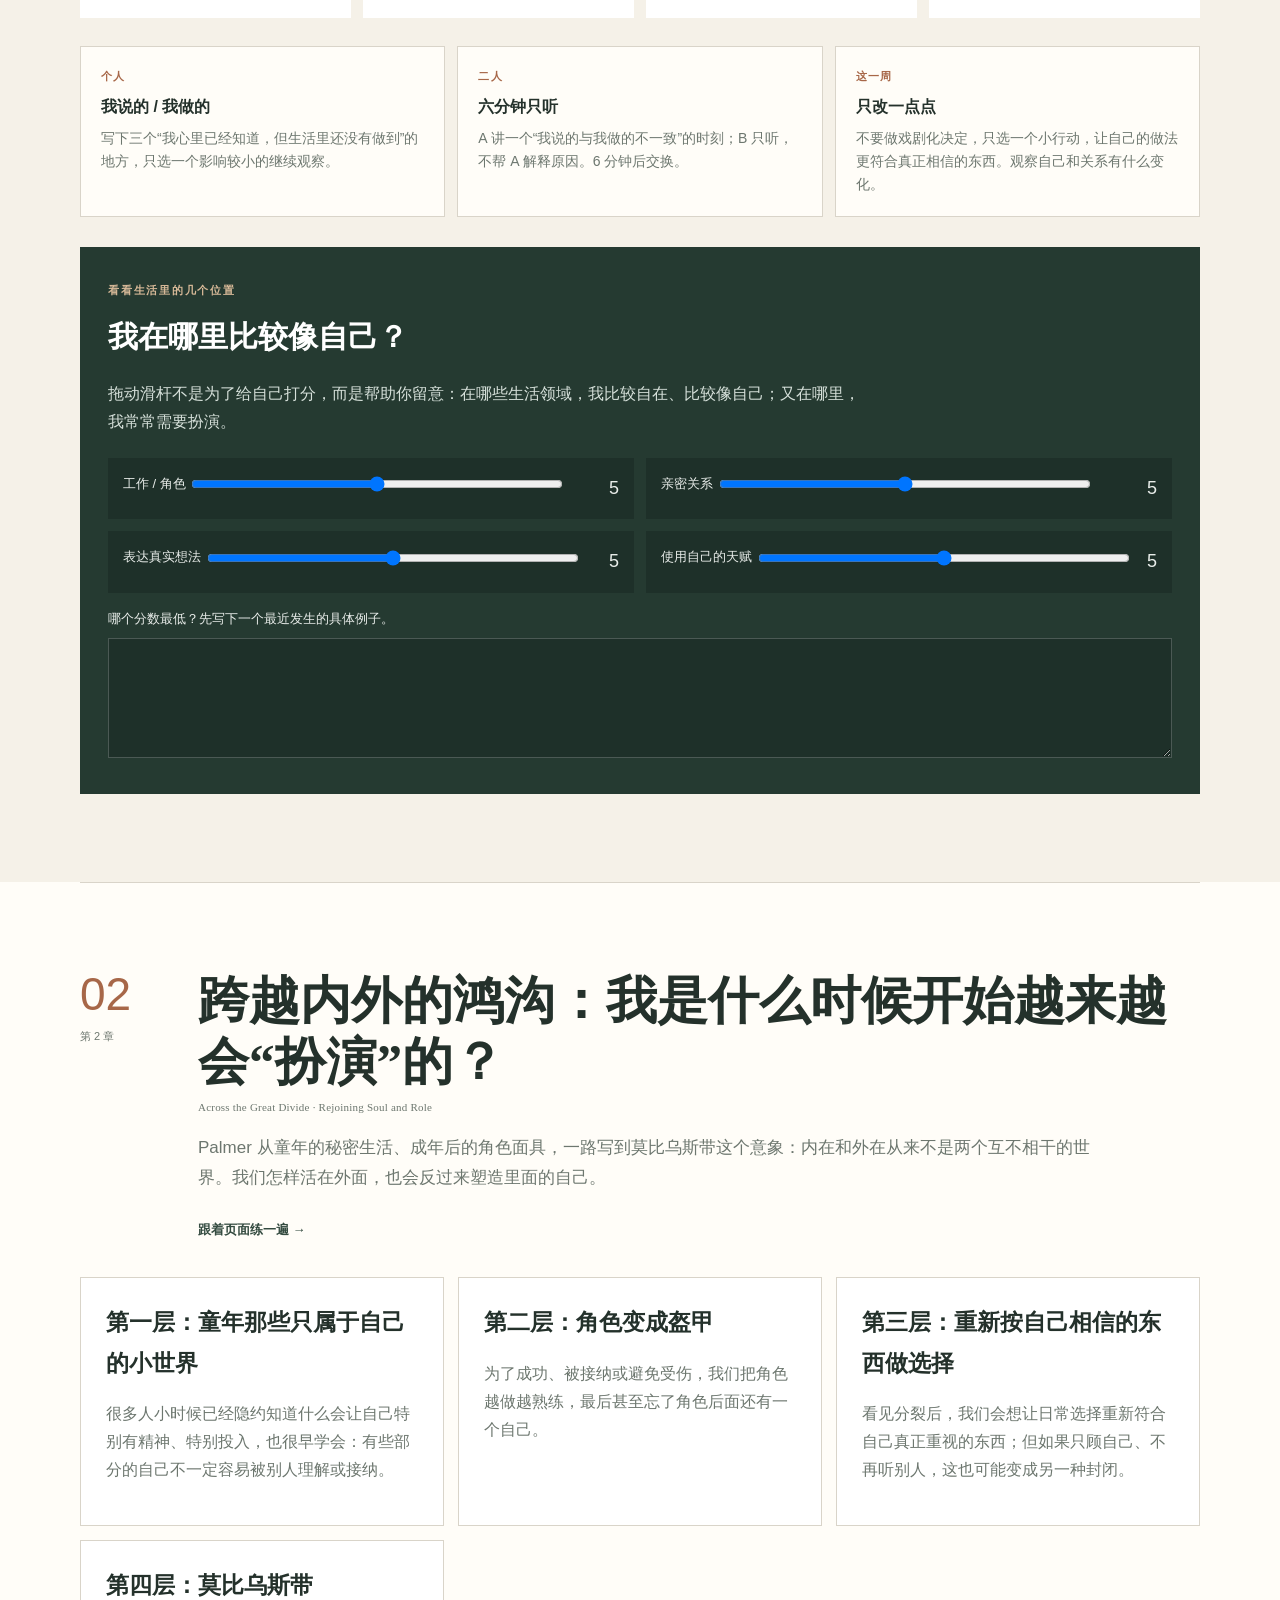
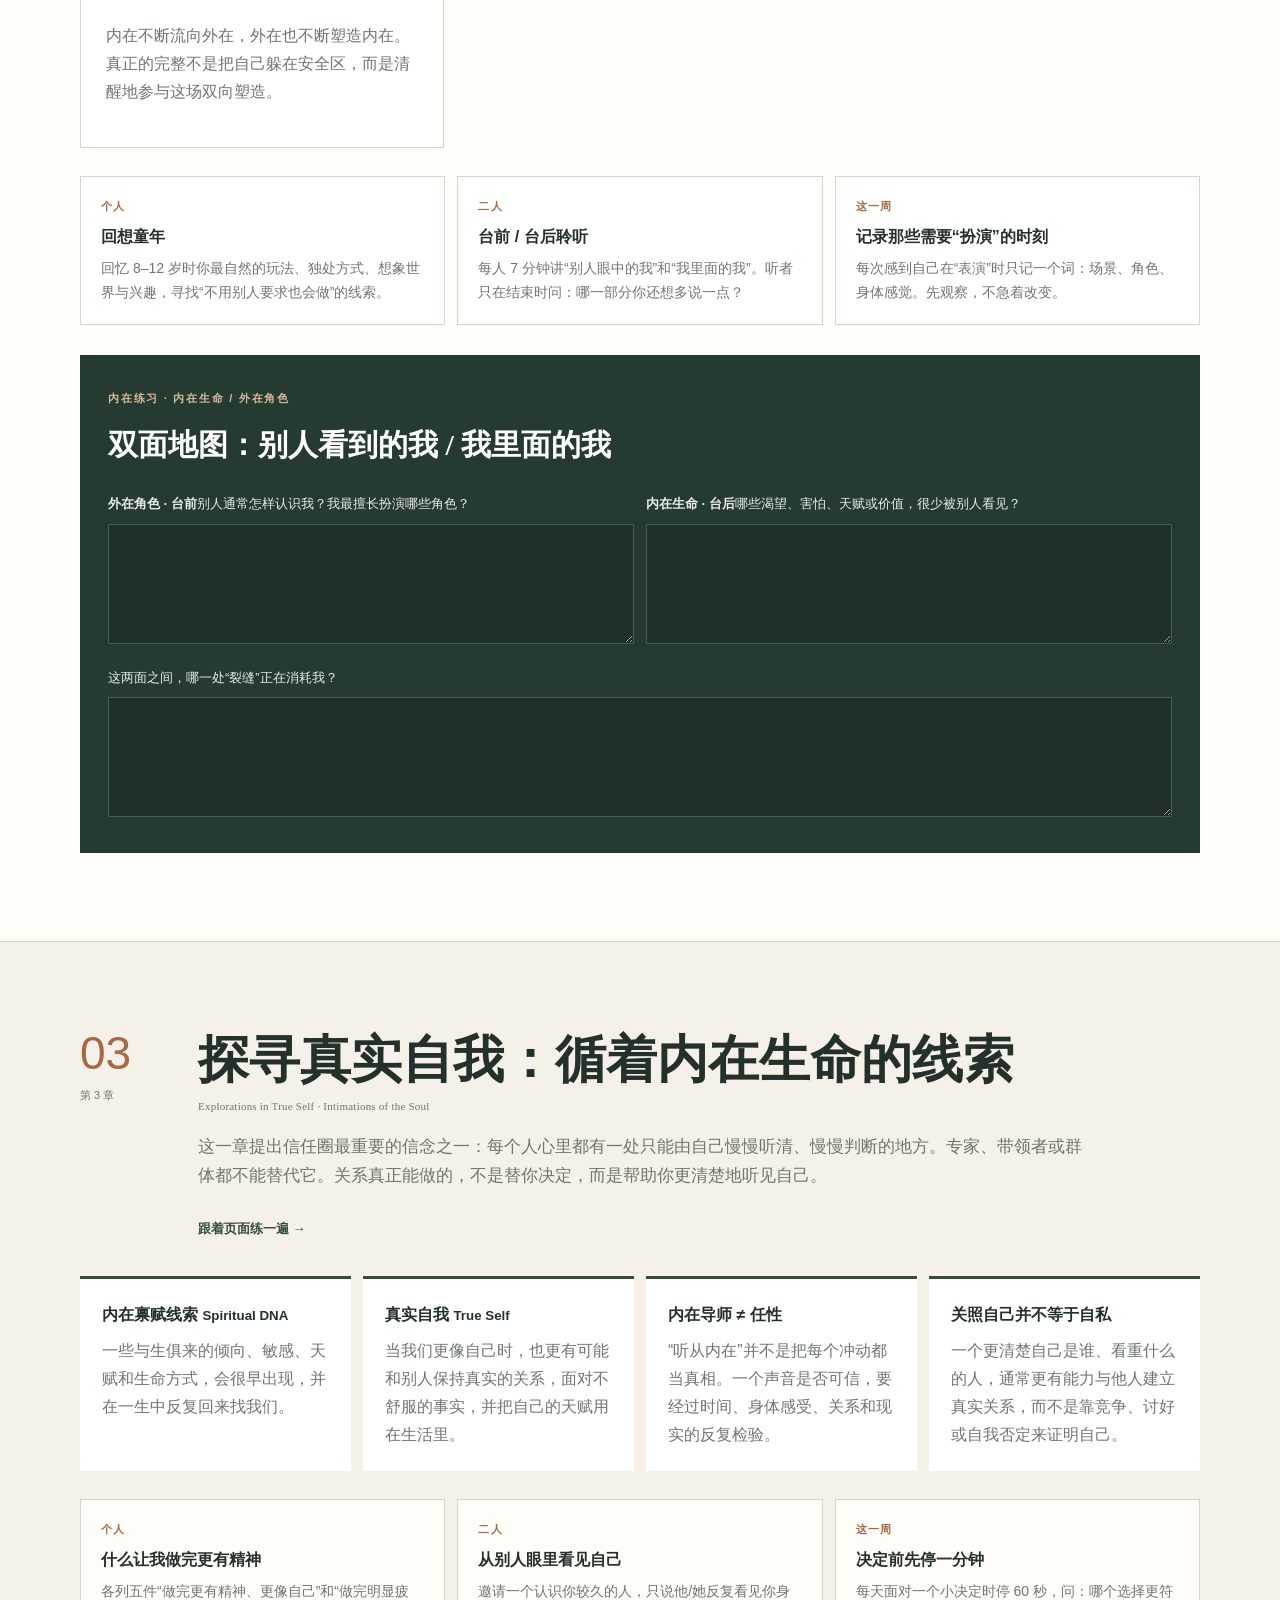
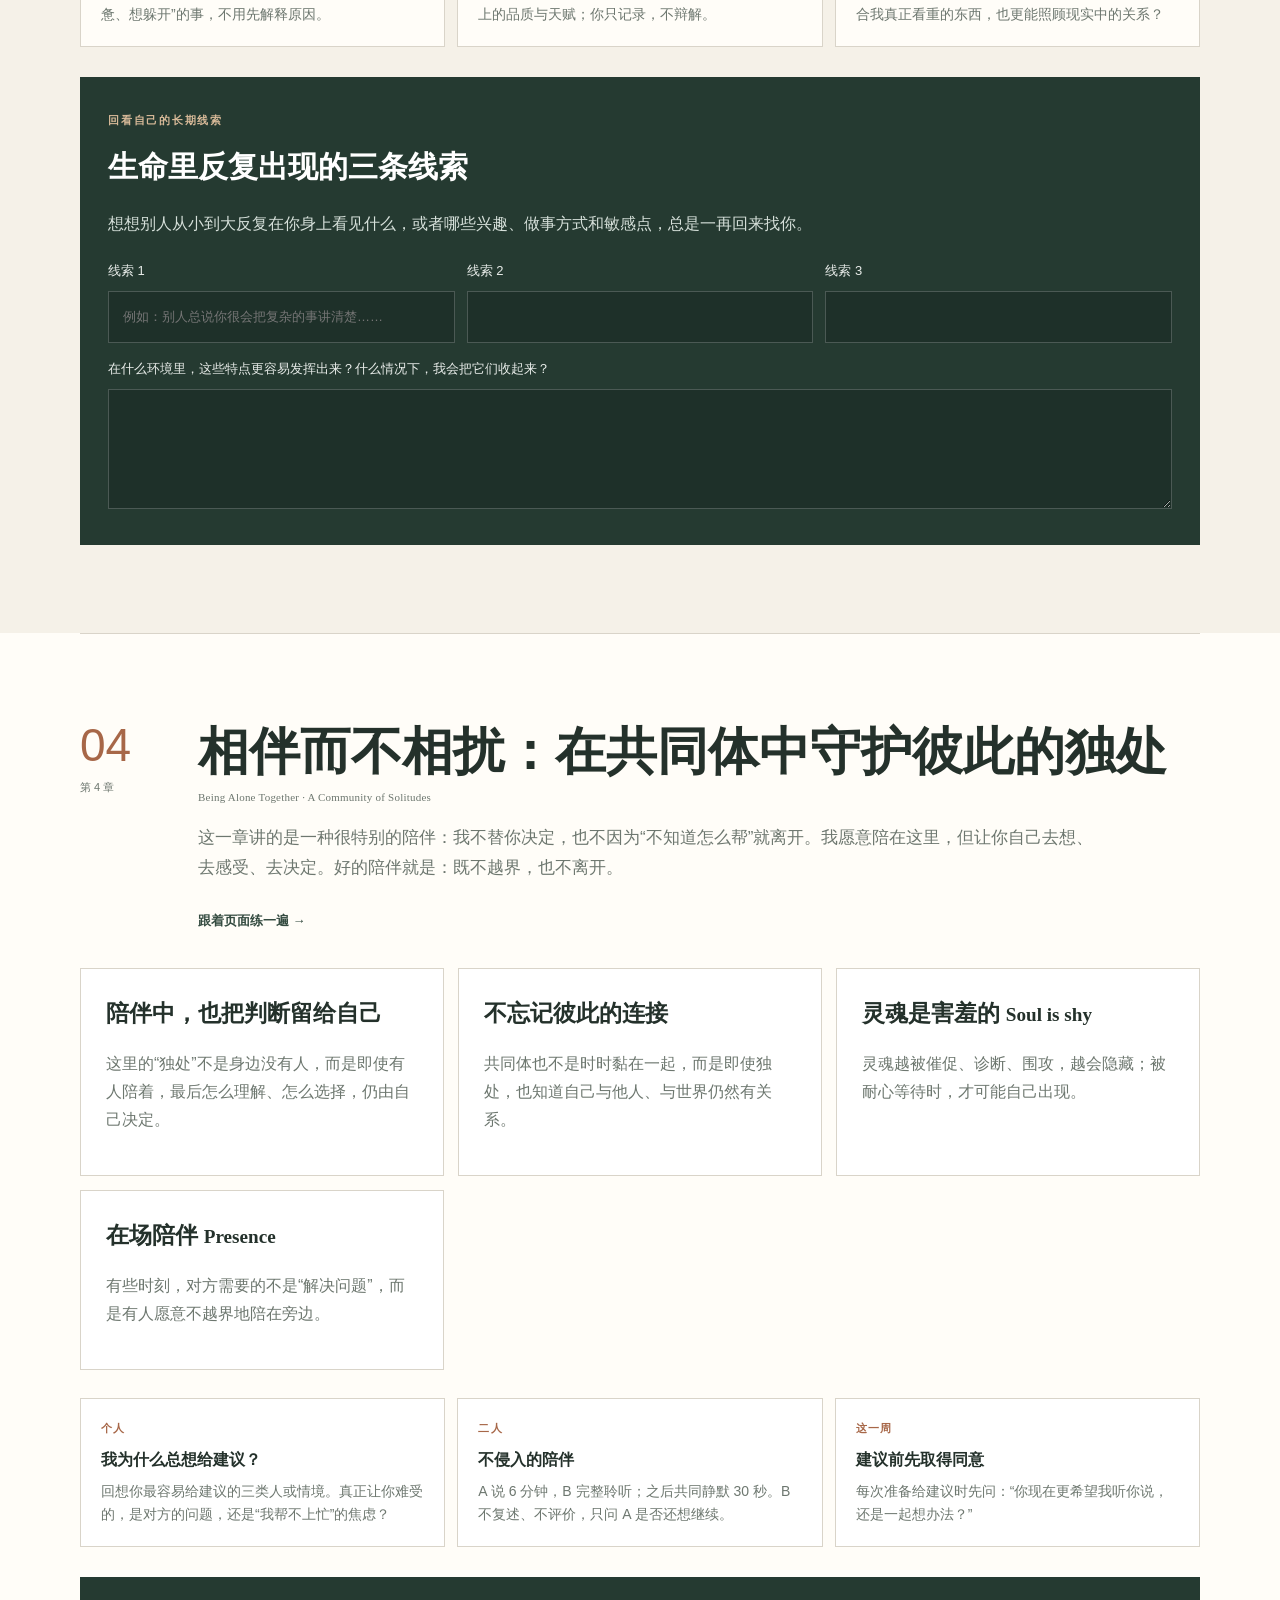
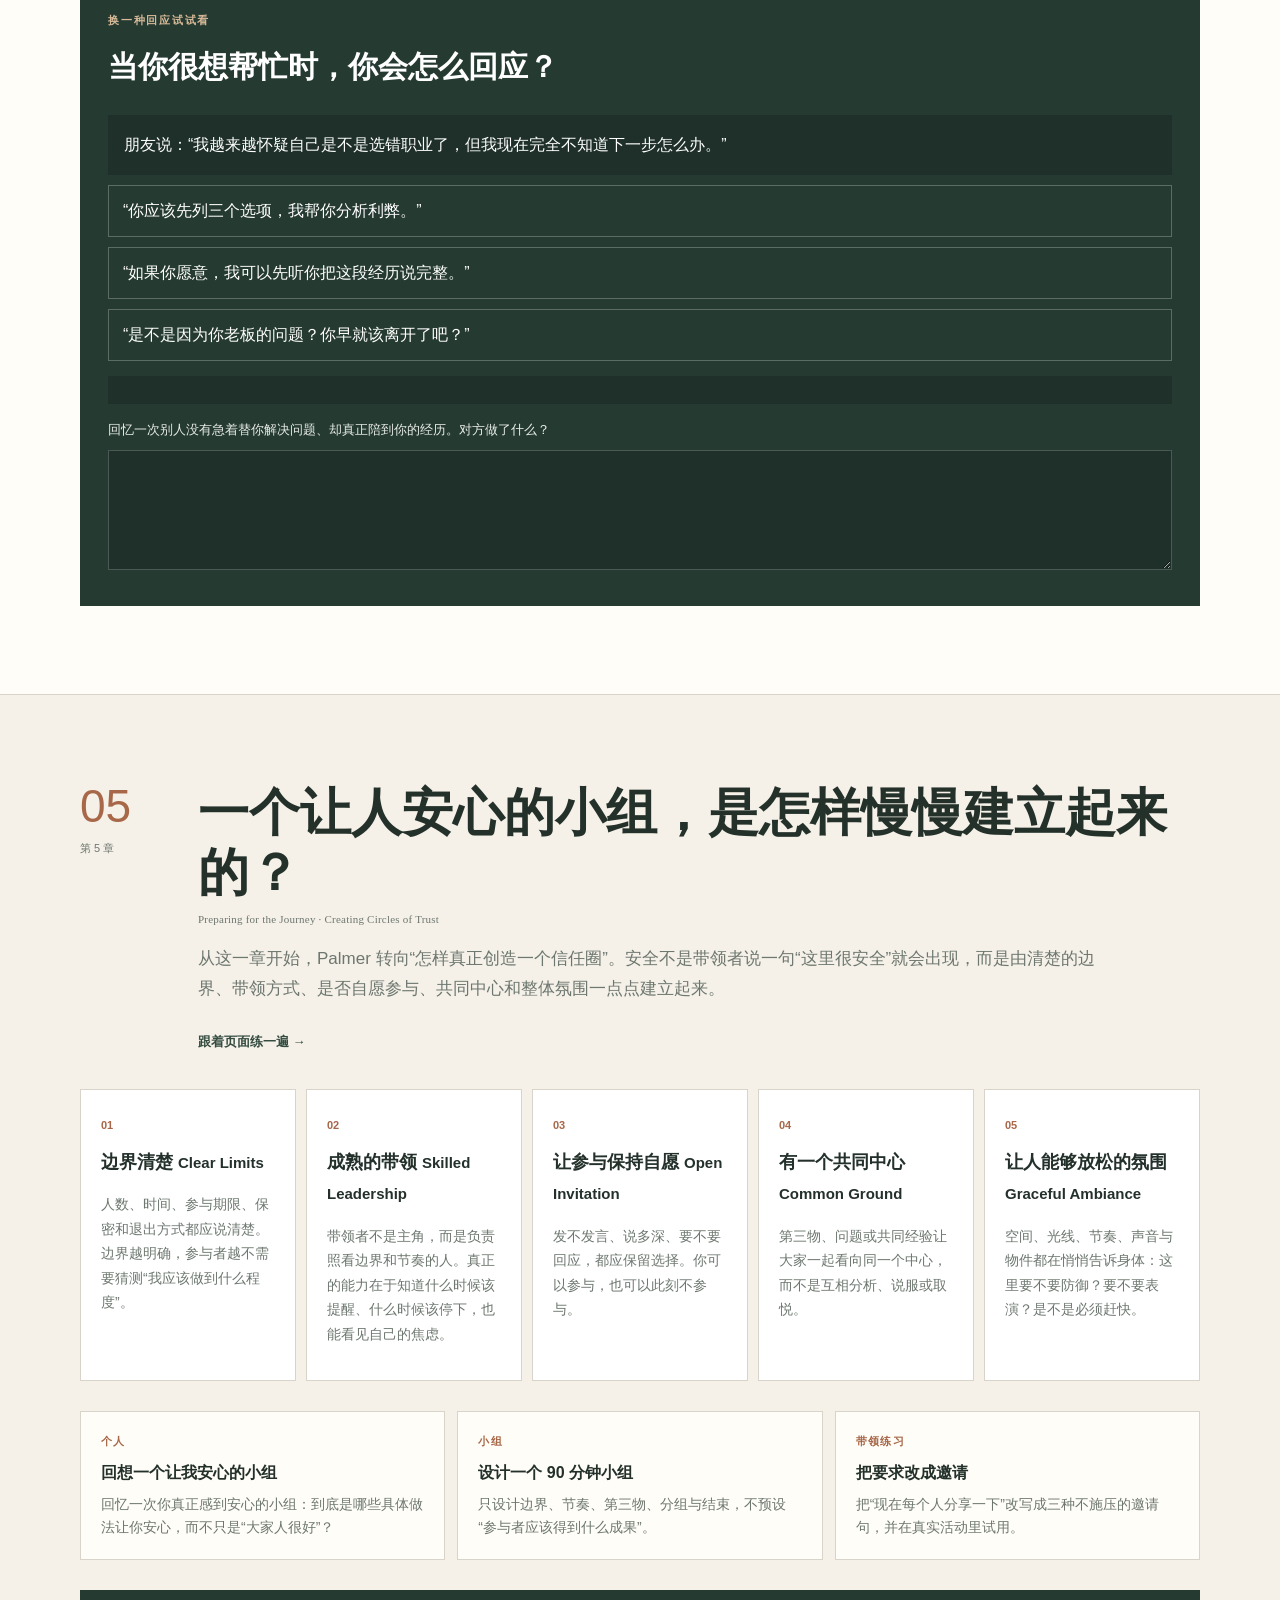
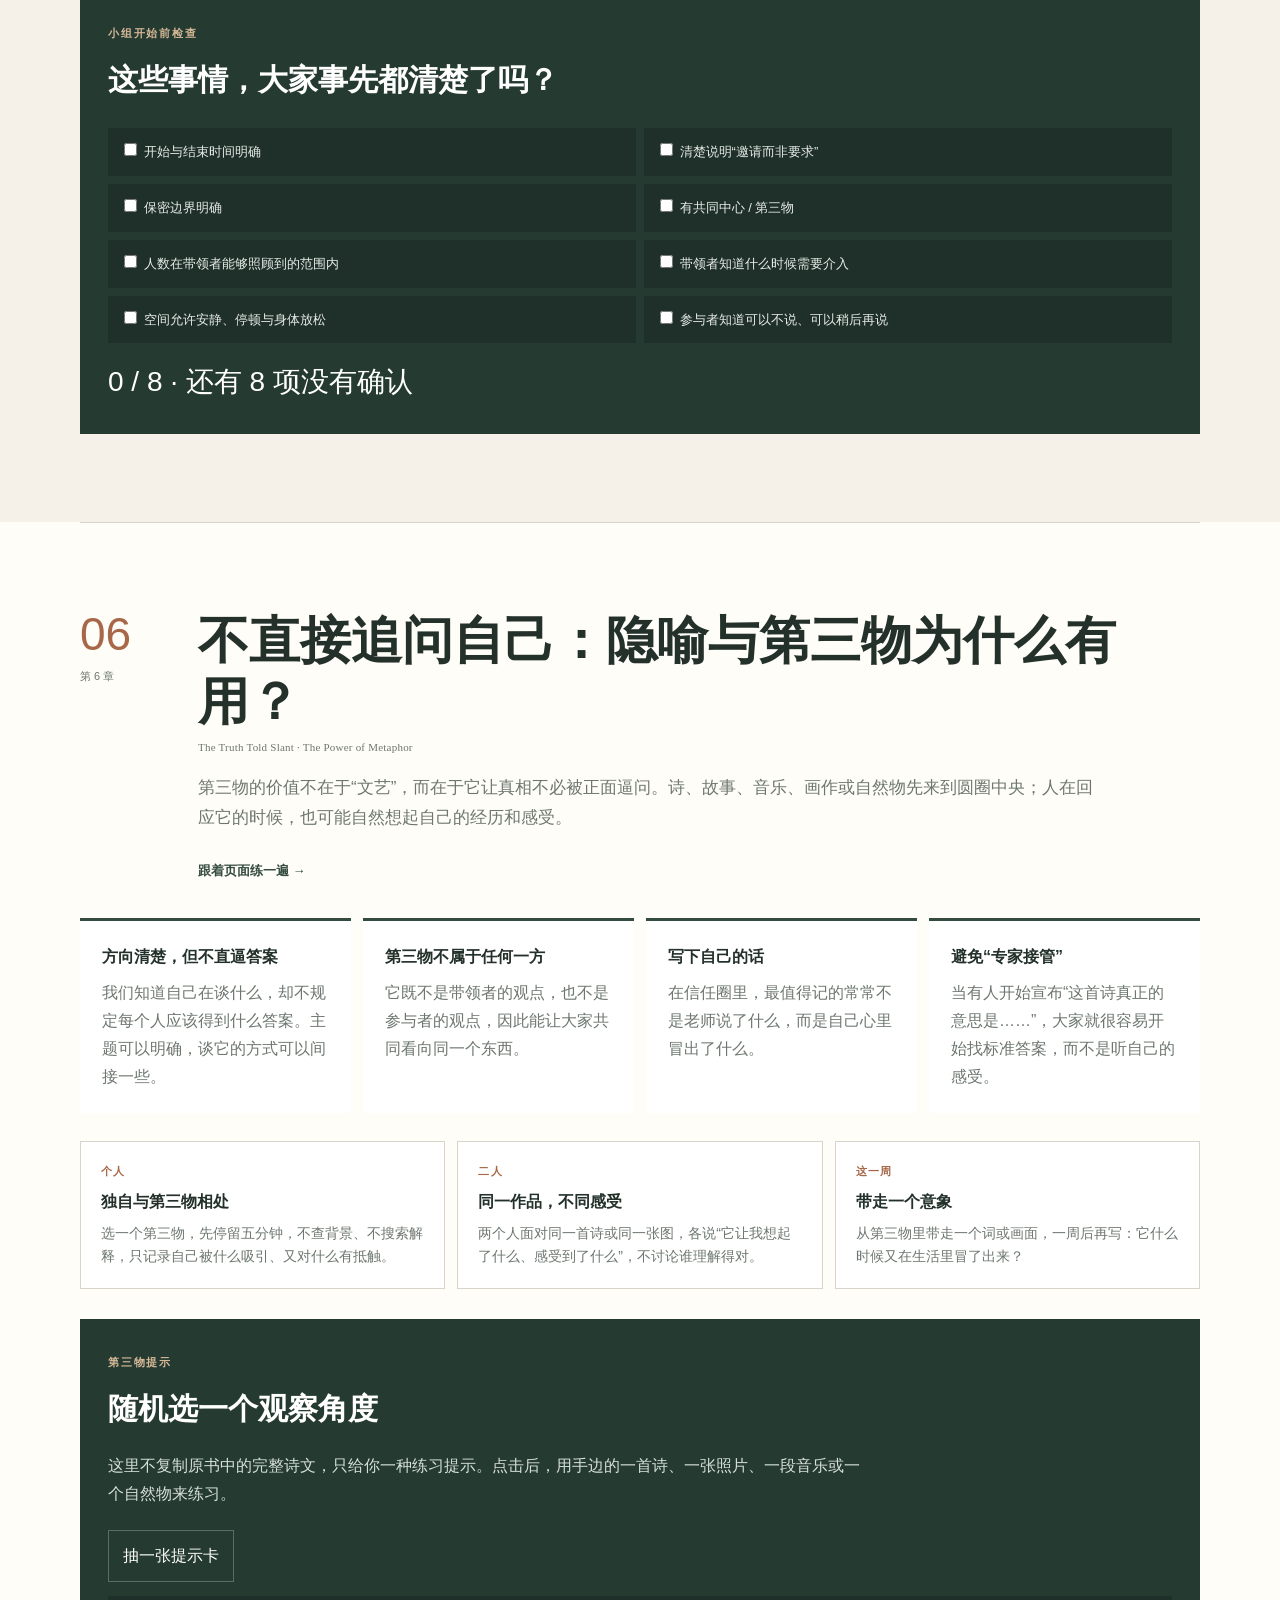
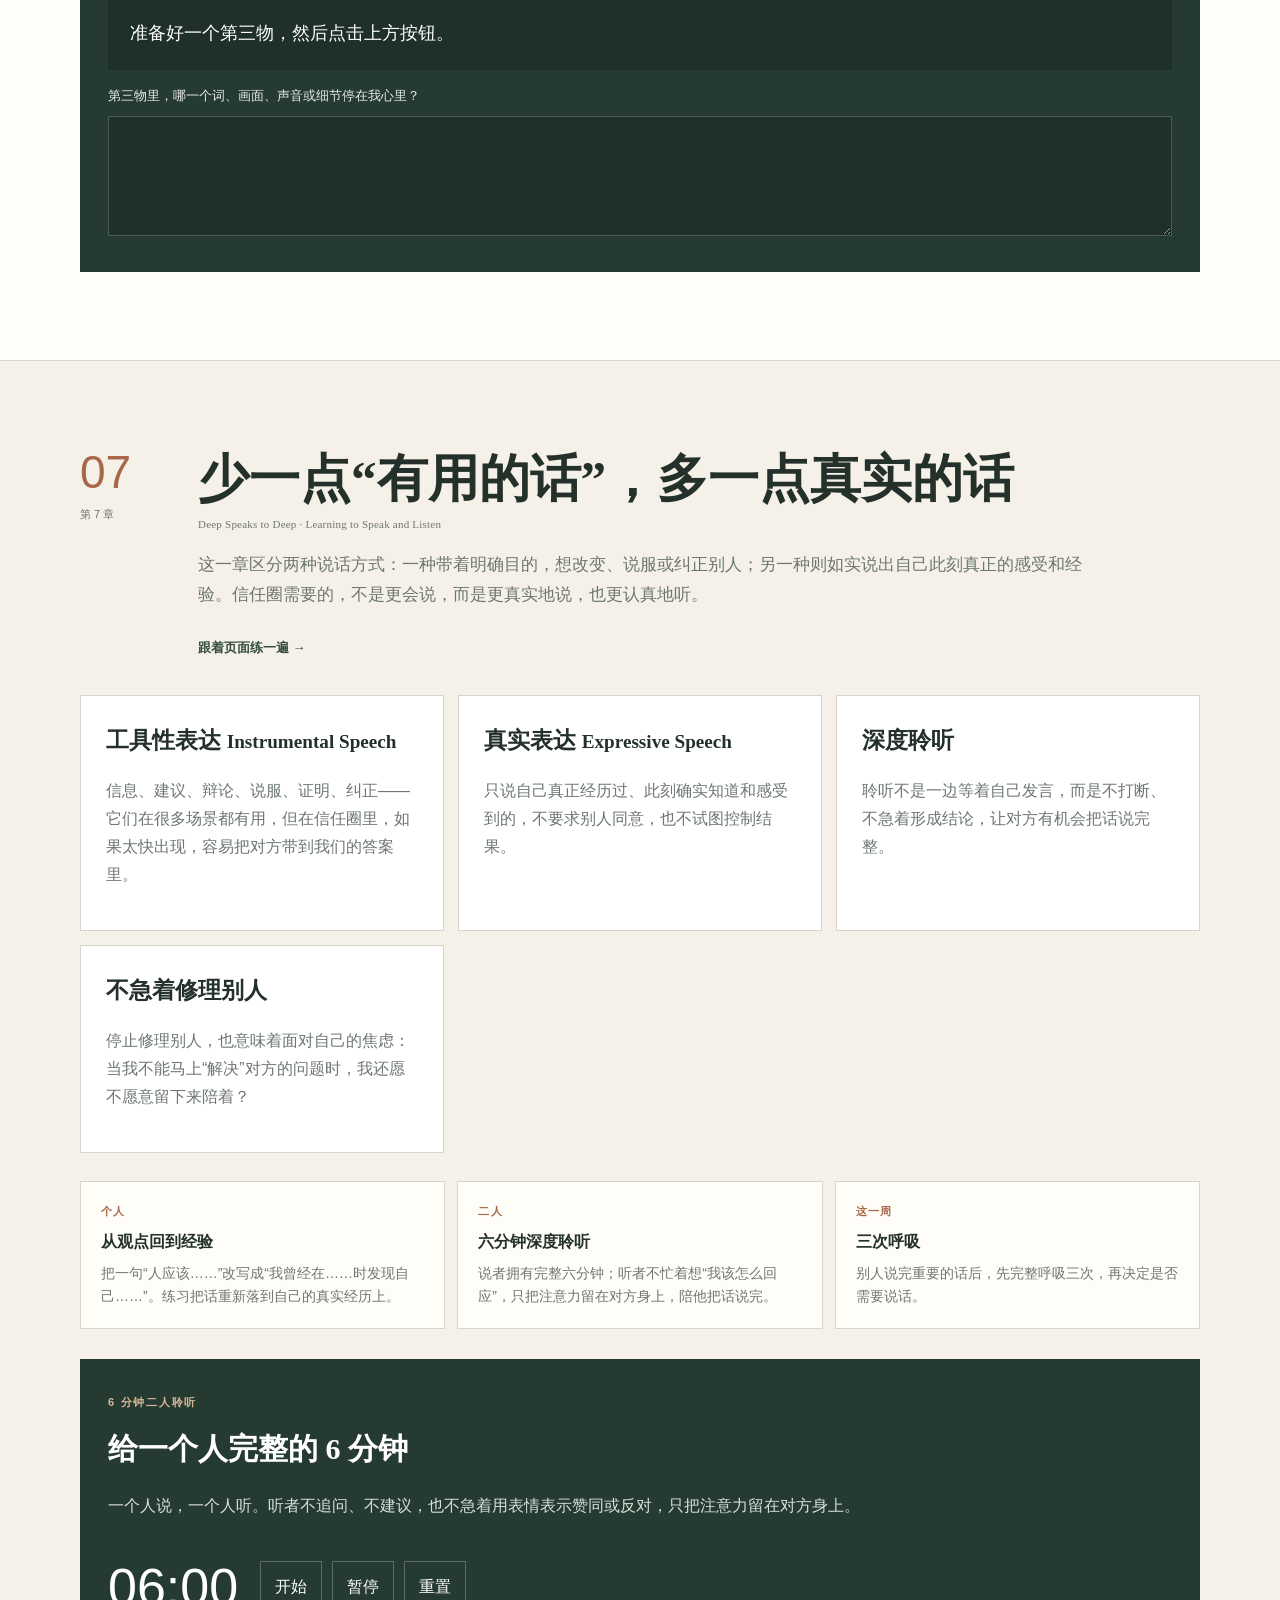
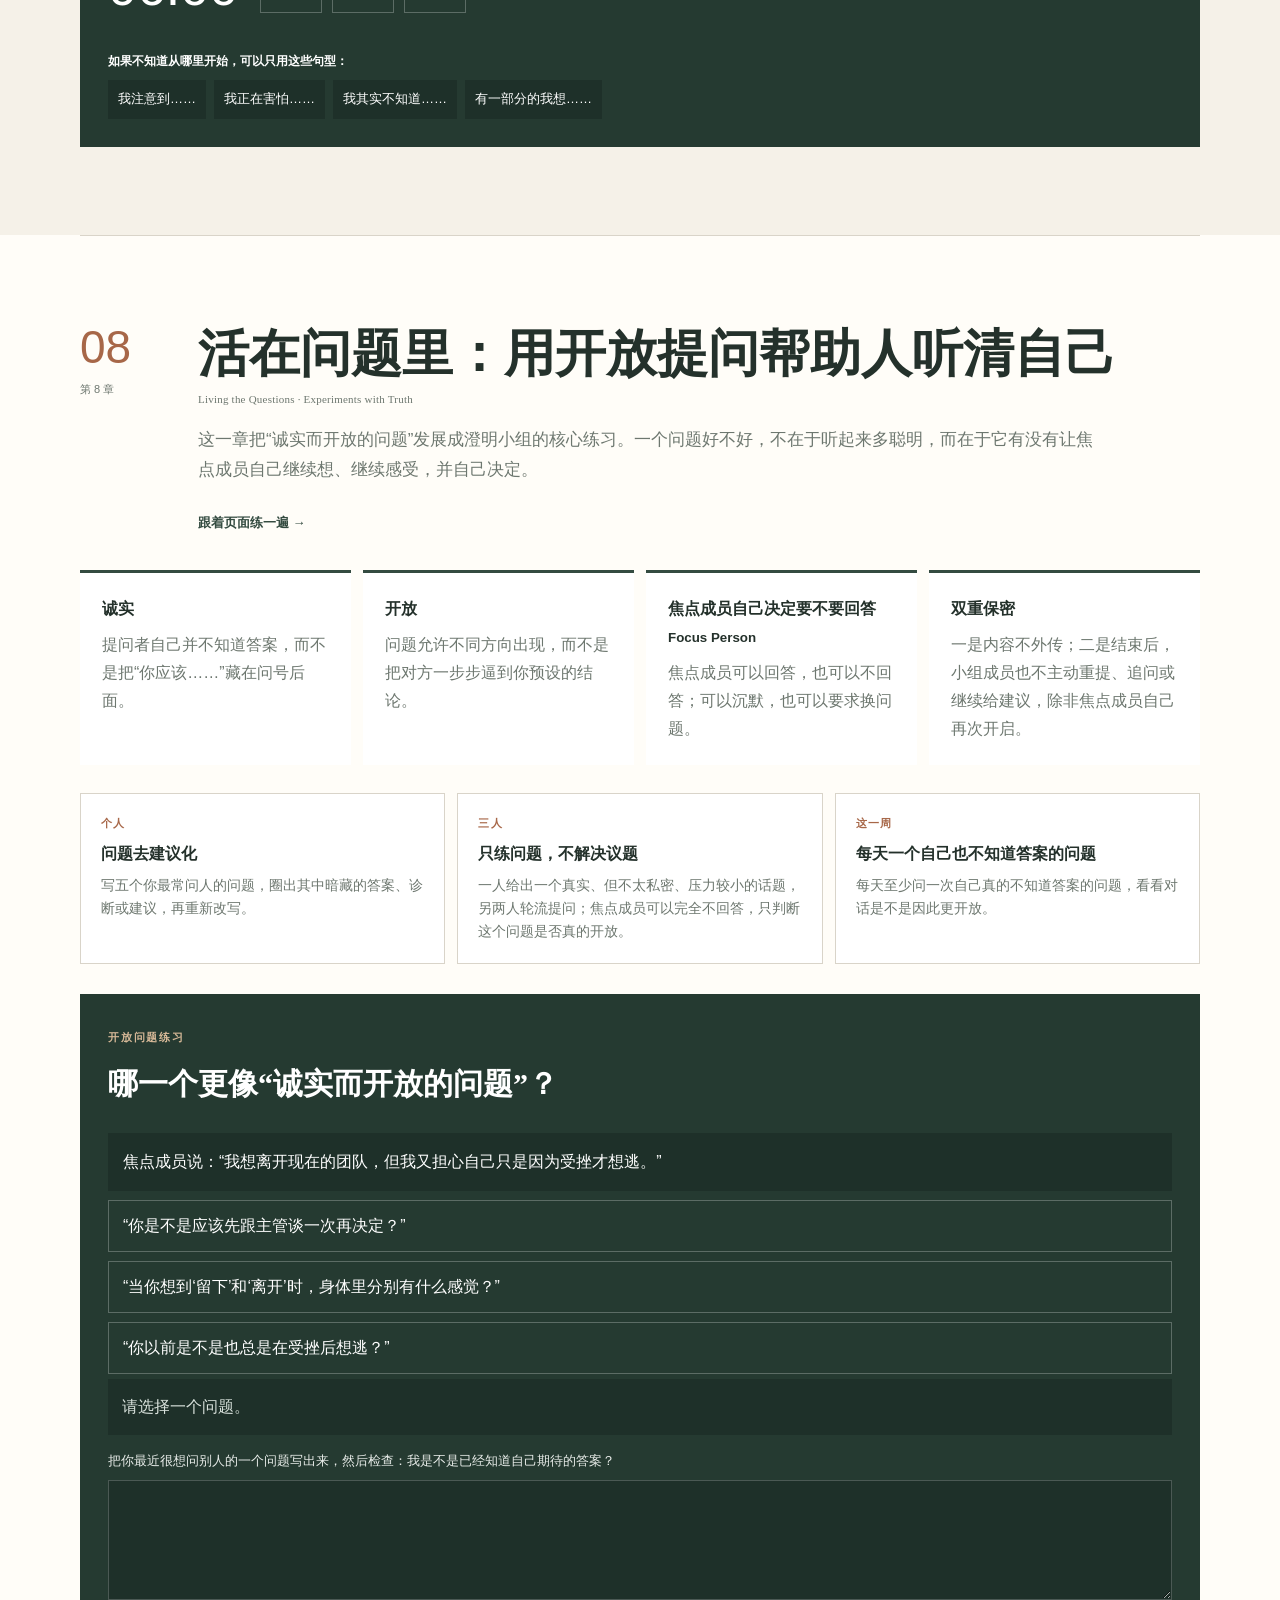
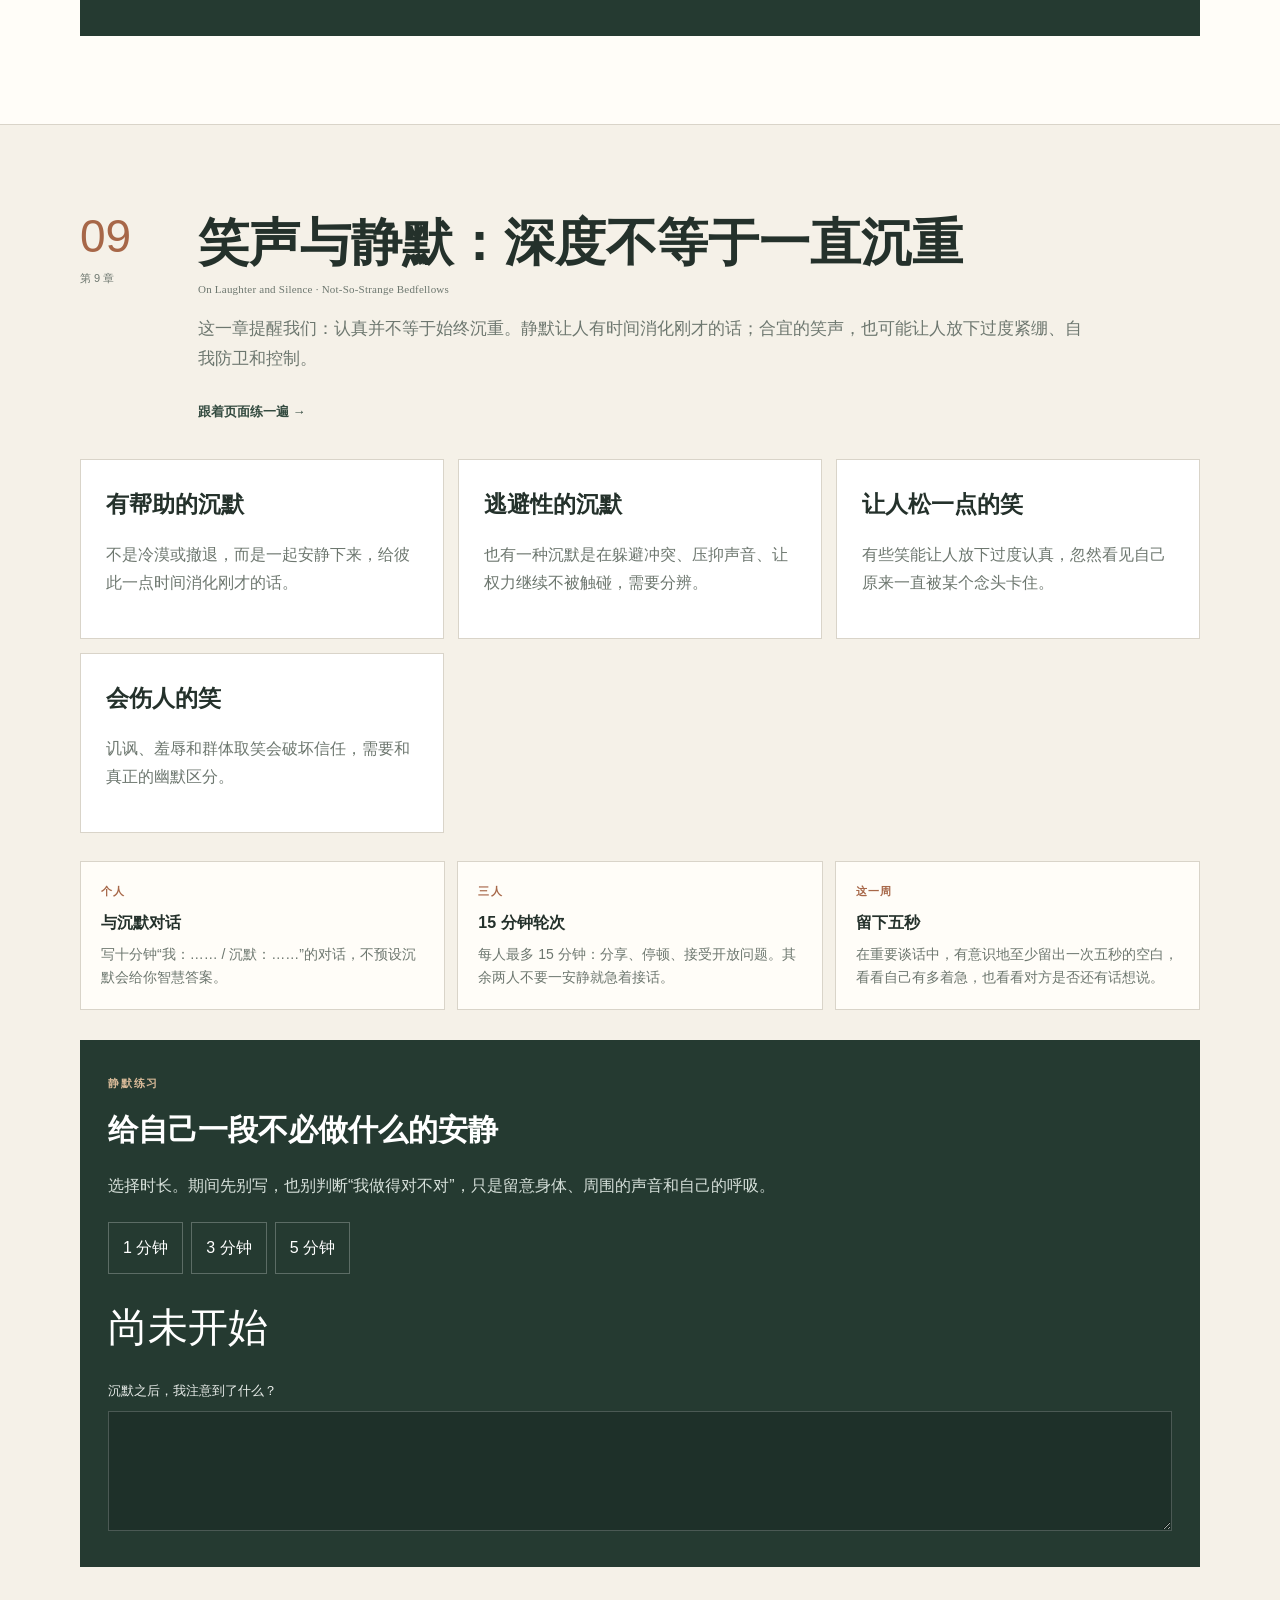
==== commit 8d505369: "Refine Chinese editorial voice across site" ====
--- a/chapters.html
+++ b/chapters.html
@@ -4,7 +4,7 @@
   <meta charset="utf-8" />
   <meta name="viewport" content="width=device-width,initial-scale=1" />
   <title>章节深读｜《A Hidden Wholeness》信任圈学习与实践</title>
-  <meta name="description" content="逐章深读帕克·帕尔默《A Hidden Wholeness》：先理解每章真正要说什么，再用静默、书写、聆听和互动练习，看看这些原则怎样用在自己的生活里。" />
+  <meta name="description" content="逐章深读帕克·帕尔默《A Hidden Wholeness》：先理解每章真正要说什么，再用静默、书写和聆听一步步练习，看看这些原则怎样用在自己的生活里。" />
   <link rel="stylesheet" href="styles.css" />
   <link rel="stylesheet" href="chapters.css" />
 </head>
@@ -21,7 +21,7 @@
     </nav>
     <div class="wrap chapter-hero-copy">
       <div class="eyebrow">《A Hidden Wholeness》· 逐章深读</div>
-      <h1>逐章学习，<br>一点点练进日常。</h1>
+      <h1>一章一章读，<br>也一章一章放回自己的生活里。</h1>
       <p>每章都会先说明它在全书中的作用，再拆解主要内容，最后给出个人、小组和网页练习。重点不是背下 Palmer 的说法，而是看懂这一章在谈什么，再试着放进自己的生活和关系里。</p>
       <div class="hero-note">建议节奏：每章 1 周。先读，再练，再回到日常里试一试；不要一次做完所有练习。</div>
     </div>
@@ -109,10 +109,10 @@
         <div class="practice-triad">
           <article><span>个人</span><b>我说的 / 我做的</b><p>写下三个“我心里已经知道，但生活里还没有做到”的地方，只选一个影响较小的继续观察。</p></article>
           <article><span>二人</span><b>六分钟只听</b><p>A 讲一个“我说的与我做的不一致”的时刻；B 只听，不帮 A 解释原因。6 分钟后交换。</p></article>
-          <article><span>一周实验</span><b>只改一点点</b><p>不要做戏剧化决定，只选一个小行动，让自己的做法更符合真正相信的东西。观察自己和关系有什么变化。</p></article>
-        </div>
-<div class="practice-block">
-          <div class="practice-copy"><span class="lab-meta">互动练习 · 我有多像自己</span><h3>我在哪里比较像自己？</h3><p>拖动滑杆不是为了给自己打分，而是帮助你留意：在哪些生活领域，我比较自在、比较像自己；又在哪里，我常常需要扮演。</p></div>
+          <article><span>这一周</span><b>只改一点点</b><p>不要做戏剧化决定，只选一个小行动，让自己的做法更符合真正相信的东西。观察自己和关系有什么变化。</p></article>
+        </div>
+<div class="practice-block">
+          <div class="practice-copy"><span class="lab-meta">看看生活里的几个位置</span><h3>我在哪里比较像自己？</h3><p>拖动滑杆不是为了给自己打分，而是帮助你留意：在哪些生活领域，我比较自在、比较像自己；又在哪里，我常常需要扮演。</p></div>
           <div class="integrity-scan">
             <label>工作 / 角色 <input type="range" min="0" max="10" value="5" data-integrity="work"><output>5</output></label>
             <label>亲密关系 <input type="range" min="0" max="10" value="5" data-integrity="relation"><output>5</output></label>
@@ -141,7 +141,7 @@
       <div class="practice-triad">
         <article><span>个人</span><b>回想童年</b><p>回忆 8–12 岁时你最自然的玩法、独处方式、想象世界与兴趣，寻找“不用别人要求也会做”的线索。</p></article>
         <article><span>二人</span><b>台前 / 台后聆听</b><p>每人 7 分钟讲“别人眼中的我”和“我里面的我”。听者只在结束时问：哪一部分你还想多说一点？</p></article>
-        <article><span>一周实验</span><b>记录那些需要“扮演”的时刻</b><p>每次感到自己在“表演”时只记一个词：场景、角色、身体感觉。先观察，不急着改变。</p></article>
+        <article><span>这一周</span><b>记录那些需要“扮演”的时刻</b><p>每次感到自己在“表演”时只记一个词：场景、角色、身体感觉。先观察，不急着改变。</p></article>
       </div>
 <div class="practice-block">
         <div class="practice-copy"><span class="lab-meta">内在练习 · 内在生命 / 外在角色</span><h3>双面地图：别人看到的我 / 我里面的我</h3></div>
@@ -171,10 +171,10 @@
         <div class="practice-triad">
           <article><span>个人</span><b>什么让我做完更有精神</b><p>各列五件“做完更有精神、更像自己”和“做完明显疲惫、想躲开”的事，不用先解释原因。</p></article>
           <article><span>二人</span><b>从别人眼里看见自己</b><p>邀请一个认识你较久的人，只说他/她反复看见你身上的品质与天赋；你只记录，不辩解。</p></article>
-          <article><span>一周实验</span><b>决定前先停一分钟</b><p>每天面对一个小决定时停 60 秒，问：哪个选择更符合我真正看重的东西，也更能照顾现实中的关系？</p></article>
-        </div>
-<div class="practice-block">
-          <div class="practice-copy"><span class="lab-meta">互动练习 · 内在禀赋线索</span><h3>生命里反复出现的三条线索</h3><p>想想别人从小到大反复在你身上看见什么，或者哪些兴趣、做事方式和敏感点，总是一再回来找你。</p></div>
+          <article><span>这一周</span><b>决定前先停一分钟</b><p>每天面对一个小决定时停 60 秒，问：哪个选择更符合我真正看重的东西，也更能照顾现实中的关系？</p></article>
+        </div>
+<div class="practice-block">
+          <div class="practice-copy"><span class="lab-meta">回看自己的长期线索</span><h3>生命里反复出现的三条线索</h3><p>想想别人从小到大反复在你身上看见什么，或者哪些兴趣、做事方式和敏感点，总是一再回来找你。</p></div>
         <div class="gift-grid">
           <label>线索 1<input class="journal-input" data-key="ch3-gift1" placeholder="例如：别人总说你很会把复杂的事讲清楚……"></label>
           <label>线索 2<input class="journal-input" data-key="ch3-gift2"></label>
@@ -201,10 +201,10 @@
       <div class="practice-triad">
         <article><span>个人</span><b>我为什么总想给建议？</b><p>回想你最容易给建议的三类人或情境。真正让你难受的，是对方的问题，还是“我帮不上忙”的焦虑？</p></article>
         <article><span>二人</span><b>不侵入的陪伴</b><p>A 说 6 分钟，B 完整聆听；之后共同静默 30 秒。B 不复述、不评价，只问 A 是否还想继续。</p></article>
-        <article><span>一周实验</span><b>建议前先取得同意</b><p>每次准备给建议时先问：“你现在更希望我听你说，还是一起想办法？”</p></article>
-      </div>
-<div class="practice-block">
-        <div class="practice-copy"><span class="lab-meta">互动练习 · 修理，还是陪伴？</span><h3>当你很想帮忙时，你会怎么回应？</h3></div>
+        <article><span>这一周</span><b>建议前先取得同意</b><p>每次准备给建议时先问：“你现在更希望我听你说，还是一起想办法？”</p></article>
+      </div>
+<div class="practice-block">
+        <div class="practice-copy"><span class="lab-meta">换一种回应试试看</span><h3>当你很想帮忙时，你会怎么回应？</h3></div>
         <div class="scenario" data-scenario>
           <p>朋友说：“我越来越怀疑自己是不是选错职业了，但我现在完全不知道下一步怎么办。”</p>
           <button type="button" data-choice="fix">“你应该先列三个选项，我帮你分析利弊。”</button>
@@ -220,7 +220,7 @@
       <div class="wrap">
         <div class="chapter-head">
           <div><span class="chapter-no">05</span><small>第 5 章</small></div>
-          <div><h2>为旅程预备空间：安全感要一点点建立起来 <small class="original-title">Preparing for the Journey · Creating Circles of Trust</small></h2><p>从这一章开始，Palmer 转向“怎样真正创造一个信任圈”。安全不是带领者说一句“这里很安全”就会出现，而是由清楚的边界、带领方式、是否自愿参与、共同中心和整体氛围一点点建立起来。</p></div>
+          <div><h2>一个让人安心的小组，是怎样慢慢建立起来的？ <small class="original-title">Preparing for the Journey · Creating Circles of Trust</small></h2><p>从这一章开始，Palmer 转向“怎样真正创造一个信任圈”。安全不是带领者说一句“这里很安全”就会出现，而是由清楚的边界、带领方式、是否自愿参与、共同中心和整体氛围一点点建立起来。</p></div>
         </div>
 
         <div class="five-conditions">
@@ -235,10 +235,10 @@
         <div class="practice-triad">
           <article><span>个人</span><b>回想一个让我安心的小组</b><p>回忆一次你真正感到安心的小组：到底是哪些具体做法让你安心，而不只是“大家人很好”？</p></article>
           <article><span>小组</span><b>设计一个 90 分钟小组</b><p>只设计边界、节奏、第三物、分组与结束，不预设“参与者应该得到什么成果”。</p></article>
-          <article><span>带领实验</span><b>把要求改成邀请</b><p>把“现在每个人分享一下”改写成三种不施压的邀请句，并在真实活动里试用。</p></article>
-        </div>
-<div class="practice-block">
-          <div class="practice-copy"><span class="lab-meta">互动练习 · 小组准备检查</span><h3>这个信任圈，是否已经让人可以安心做自己？</h3></div>
+          <article><span>带领练习</span><b>把要求改成邀请</b><p>把“现在每个人分享一下”改写成三种不施压的邀请句，并在真实活动里试用。</p></article>
+        </div>
+<div class="practice-block">
+        <div class="practice-copy"><span class="lab-meta">小组开始前检查</span><h3>这些事情，大家事先都清楚了吗？</h3></div>
         <div class="container-checks" id="containerChecks">
           <label><input type="checkbox"> 开始与结束时间明确</label>
           <label><input type="checkbox"> 清楚说明“邀请而非要求”</label>
@@ -256,7 +256,7 @@
     <section id="ch6" class="chapter-section wrap">
       <div class="chapter-head">
         <div><span class="chapter-no">06</span><small>第 6 章</small></div>
-        <div><h2>让真相从侧面抵达：隐喻与第三物的力量 <small class="original-title">The Truth Told Slant · The Power of Metaphor</small></h2><p>第三物的价值不在于“文艺”，而在于它让真相不必被正面逼问。诗、故事、音乐、画作或自然物先来到圆圈中央；人在回应它的时候，也可能自然想起自己的经历和感受。</p></div>
+        <div><h2>不直接追问自己：隐喻与第三物为什么有用？ <small class="original-title">The Truth Told Slant · The Power of Metaphor</small></h2><p>第三物的价值不在于“文艺”，而在于它让真相不必被正面逼问。诗、故事、音乐、画作或自然物先来到圆圈中央；人在回应它的时候，也可能自然想起自己的经历和感受。</p></div>
       </div>
 
       <div class="deep-points">
@@ -270,10 +270,10 @@
       <div class="practice-triad">
         <article><span>个人</span><b>独自与第三物相处</b><p>选一个第三物，先停留五分钟，不查背景、不搜索解释，只记录自己被什么吸引、又对什么有抵触。</p></article>
         <article><span>二人</span><b>同一作品，不同感受</b><p>两个人面对同一首诗或同一张图，各说“它让我想起了什么、感受到了什么”，不讨论谁理解得对。</p></article>
-        <article><span>一周实验</span><b>带走一个意象</b><p>从第三物里带走一个词或画面，一周后再写：它什么时候又在生活里冒了出来？</p></article>
-      </div>
-<div class="practice-block">
-        <div class="practice-copy"><span class="lab-meta">互动练习 · 第三物提示卡</span><h3>抽一张“第三物提示卡”</h3><p>这里不复制原书中的完整诗文，只给你一种练习提示。点击后，用手边的一首诗、一张照片、一段音乐或一个自然物来练习。</p></div>
+        <article><span>这一周</span><b>带走一个意象</b><p>从第三物里带走一个词或画面，一周后再写：它什么时候又在生活里冒了出来？</p></article>
+      </div>
+<div class="practice-block">
+        <div class="practice-copy"><span class="lab-meta">第三物提示</span><h3>随机选一个观察角度</h3><p>这里不复制原书中的完整诗文，只给你一种练习提示。点击后，用手边的一首诗、一张照片、一段音乐或一个自然物来练习。</p></div>
         <button class="draw-button" id="thirdThingDraw" type="button">抽一张提示卡</button>
         <div class="thirdthing-card" id="thirdThingCard">准备好一个第三物，然后点击上方按钮。</div>
         <label class="wide-journal">第三物里，哪一个词、画面、声音或细节停在我心里？<textarea class="journal" data-key="ch6-thirdthing"></textarea></label>
@@ -284,7 +284,7 @@
       <div class="wrap">
         <div class="chapter-head">
           <div><span class="chapter-no">07</span><small>第 7 章</small></div>
-          <div><h2>以深处回应深处：学习真诚表达与深度聆听 <small class="original-title">Deep Speaks to Deep · Learning to Speak and Listen</small></h2><p>这一章区分两种说话方式：一种带着明确目的，想改变、说服或纠正别人；另一种则如实说出自己此刻真正的感受和经验。信任圈需要的，不是更会说，而是更真实地说，也更认真地听。</p></div>
+          <div><h2>少一点“有用的话”，多一点真实的话 <small class="original-title">Deep Speaks to Deep · Learning to Speak and Listen</small></h2><p>这一章区分两种说话方式：一种带着明确目的，想改变、说服或纠正别人；另一种则如实说出自己此刻真正的感受和经验。信任圈需要的，不是更会说，而是更真实地说，也更认真地听。</p></div>
         </div>
 
         <div class="chapter-grid">
@@ -298,10 +298,10 @@
         <div class="practice-triad">
           <article><span>个人</span><b>从观点回到经验</b><p>把一句“人应该……”改写成“我曾经在……时发现自己……”。练习把话重新落到自己的真实经历上。</p></article>
           <article><span>二人</span><b>六分钟深度聆听</b><p>说者拥有完整六分钟；听者不忙着想“我该怎么回应”，只把注意力留在对方身上，陪他把话说完。</p></article>
-          <article><span>一周实验</span><b>三次呼吸</b><p>别人说完重要的话后，先完整呼吸三次，再决定是否需要说话。</p></article>
-        </div>
-<div class="practice-block">
-          <div class="practice-copy"><span class="lab-meta">互动练习 · 6 分钟深度聆听</span><h3>给一个人完整的 6 分钟</h3><p>一个人说，一个人听。听者不追问、不建议，也不急着用表情表示赞同或反对，只把注意力稳定地留在这里。</p></div>
+          <article><span>这一周</span><b>三次呼吸</b><p>别人说完重要的话后，先完整呼吸三次，再决定是否需要说话。</p></article>
+        </div>
+<div class="practice-block">
+        <div class="practice-copy"><span class="lab-meta">6 分钟二人聆听</span><h3>给一个人完整的 6 分钟</h3><p>一个人说，一个人听。听者不追问、不建议，也不急着用表情表示赞同或反对，只把注意力留在对方身上。</p></div>
         <div class="simple-timer" data-timer-seconds="360">
           <div class="timer-display">06:00</div>
           <button type="button" data-timer-action="start">开始</button>
@@ -332,10 +332,10 @@
       <div class="practice-triad">
         <article><span>个人</span><b>问题去建议化</b><p>写五个你最常问人的问题，圈出其中暗藏的答案、诊断或建议，再重新改写。</p></article>
         <article><span>三人</span><b>只练问题，不解决议题</b><p>一人给出一个真实、但不太私密、压力较小的话题，另两人轮流提问；焦点成员可以完全不回答，只判断这个问题是否真的开放。</p></article>
-        <article><span>一周实验</span><b>每天一个自己也不知道答案的问题</b><p>每天至少问一次自己真的不知道答案的问题，看看对话是不是因此更开放。</p></article>
-      </div>
-<div class="practice-block">
-        <div class="practice-copy"><span class="lab-meta">互动练习 · 开放问题练习场</span><h3>哪一个更像“诚实而开放的问题”？</h3></div>
+        <article><span>这一周</span><b>每天一个自己也不知道答案的问题</b><p>每天至少问一次自己真的不知道答案的问题，看看对话是不是因此更开放。</p></article>
+      </div>
+<div class="practice-block">
+        <div class="practice-copy"><span class="lab-meta">开放问题练习</span><h3>哪一个更像“诚实而开放的问题”？</h3></div>
         <div class="question-lab">
           <div class="question-case">
             <p>焦点成员说：“我想离开现在的团队，但我又担心自己只是因为受挫才想逃。”</p>
@@ -367,10 +367,10 @@
         <div class="practice-triad">
           <article><span>个人</span><b>与沉默对话</b><p>写十分钟“我：…… / 沉默：……”的对话，不预设沉默会给你智慧答案。</p></article>
           <article><span>三人</span><b>15 分钟轮次</b><p>每人最多 15 分钟：分享、停顿、接受开放问题。其余两人不要一安静就急着接话。</p></article>
-          <article><span>一周实验</span><b>留下五秒</b><p>在重要谈话中，有意识地至少留出一次五秒的空白，看看自己有多着急，也看看对方是否还有话想说。</p></article>
-        </div>
-<div class="practice-block">
-          <div class="practice-copy"><span class="lab-meta">互动练习 · 静默空间</span><h3>给自己一段不必做什么的安静</h3><p>选择时长。期间先别写，也别判断“我做得对不对”，只是留意身体、周围的声音和自己的呼吸。</p></div>
+          <article><span>这一周</span><b>留下五秒</b><p>在重要谈话中，有意识地至少留出一次五秒的空白，看看自己有多着急，也看看对方是否还有话想说。</p></article>
+        </div>
+<div class="practice-block">
+          <div class="practice-copy"><span class="lab-meta">静默练习</span><h3>给自己一段不必做什么的安静</h3><p>选择时长。期间先别写，也别判断“我做得对不对”，只是留意身体、周围的声音和自己的呼吸。</p></div>
         <div class="silence-options">
           <button type="button" data-silence="60">1 分钟</button>
           <button type="button" data-silence="180">3 分钟</button>
@@ -391,17 +391,17 @@
         <article><b>第三条路</b><p>它不是折中，而是在对抗与退缩之外，寻找一种既不背叛自己相信的真实，也不把伤害继续传递下去的行动方式。</p></article>
         <article><b>现实与可能之间的张力 <small>Tragic Gap</small></b><p>现实和我们期待的样子，常常会有一段距离。成熟不是假装这段距离不存在，而是在其中保持清醒，并继续行动。</p></article>
         <article><b>被打碎，也可能因此被打开</b><p>现实会让人心碎，但心碎不一定只把人击散；它也可能把我们的心打开，让人变得更有同理心、更能承担现实。</p></article>
-        <article><b>把这些练习带回日常</b><p>信任圈最终要回到会议、家庭、教育、组织与公共生活：我们提问、倾听和面对冲突的方式，都应该慢慢发生变化。</p></article>
+        <article><b>最后还是要用在日常里</b><p>信任圈最终要回到会议、家庭、教育、组织与公共生活：我们怎样提问、怎样倾听、怎样面对冲突，应该慢慢有所不同。</p></article>
       </div>
 
       
       <div class="practice-triad">
         <article><span>个人</span><b>现实与可能之间</b><p>分别写下“现实是什么”与“我仍相信可能是什么”。先让两边都存在，不急着用一边否定另一边。</p></article>
         <article><span>三人</span><b>十分钟不急着找答案</b><p>每人 10 分钟说一件“现实不理想，但我仍不愿放弃希望”的事；听者不急着鼓励，也不把问题说得更糟，只用开放问题陪伴。</p></article>
-        <article><span>一周实验</span><b>先做一小步</b><p>在一次分歧里，既不沉默退开，也不立刻压服对方：先问一个真正为了理解对方的问题，再清楚说出自己的立场。</p></article>
-      </div>
-<div class="practice-block">
-        <div class="practice-copy"><span class="lab-meta">互动练习 · 现实与可能之间</span><h3>我现在面对的哪件事，最让我左右为难？</h3></div>
+          <article><span>这一周</span><b>先做一小步</b><p>在一次分歧里，既不沉默退开，也不立刻压服对方：先问一个真正为了理解对方的问题，再清楚说出自己的立场。</p></article>
+      </div>
+<div class="practice-block">
+        <div class="practice-copy"><span class="lab-meta">现实与可能</span><h3>我现在面对的哪件事，最让我左右为难？</h3></div>
         <div class="tragic-gap">
           <label><b>现实是</b><textarea class="journal" data-key="ch10-reality" placeholder="不要美化，也不要夸大。"></textarea></label>
           <div class="gap-center"><span>我愿意<br>站在中间</span></div>
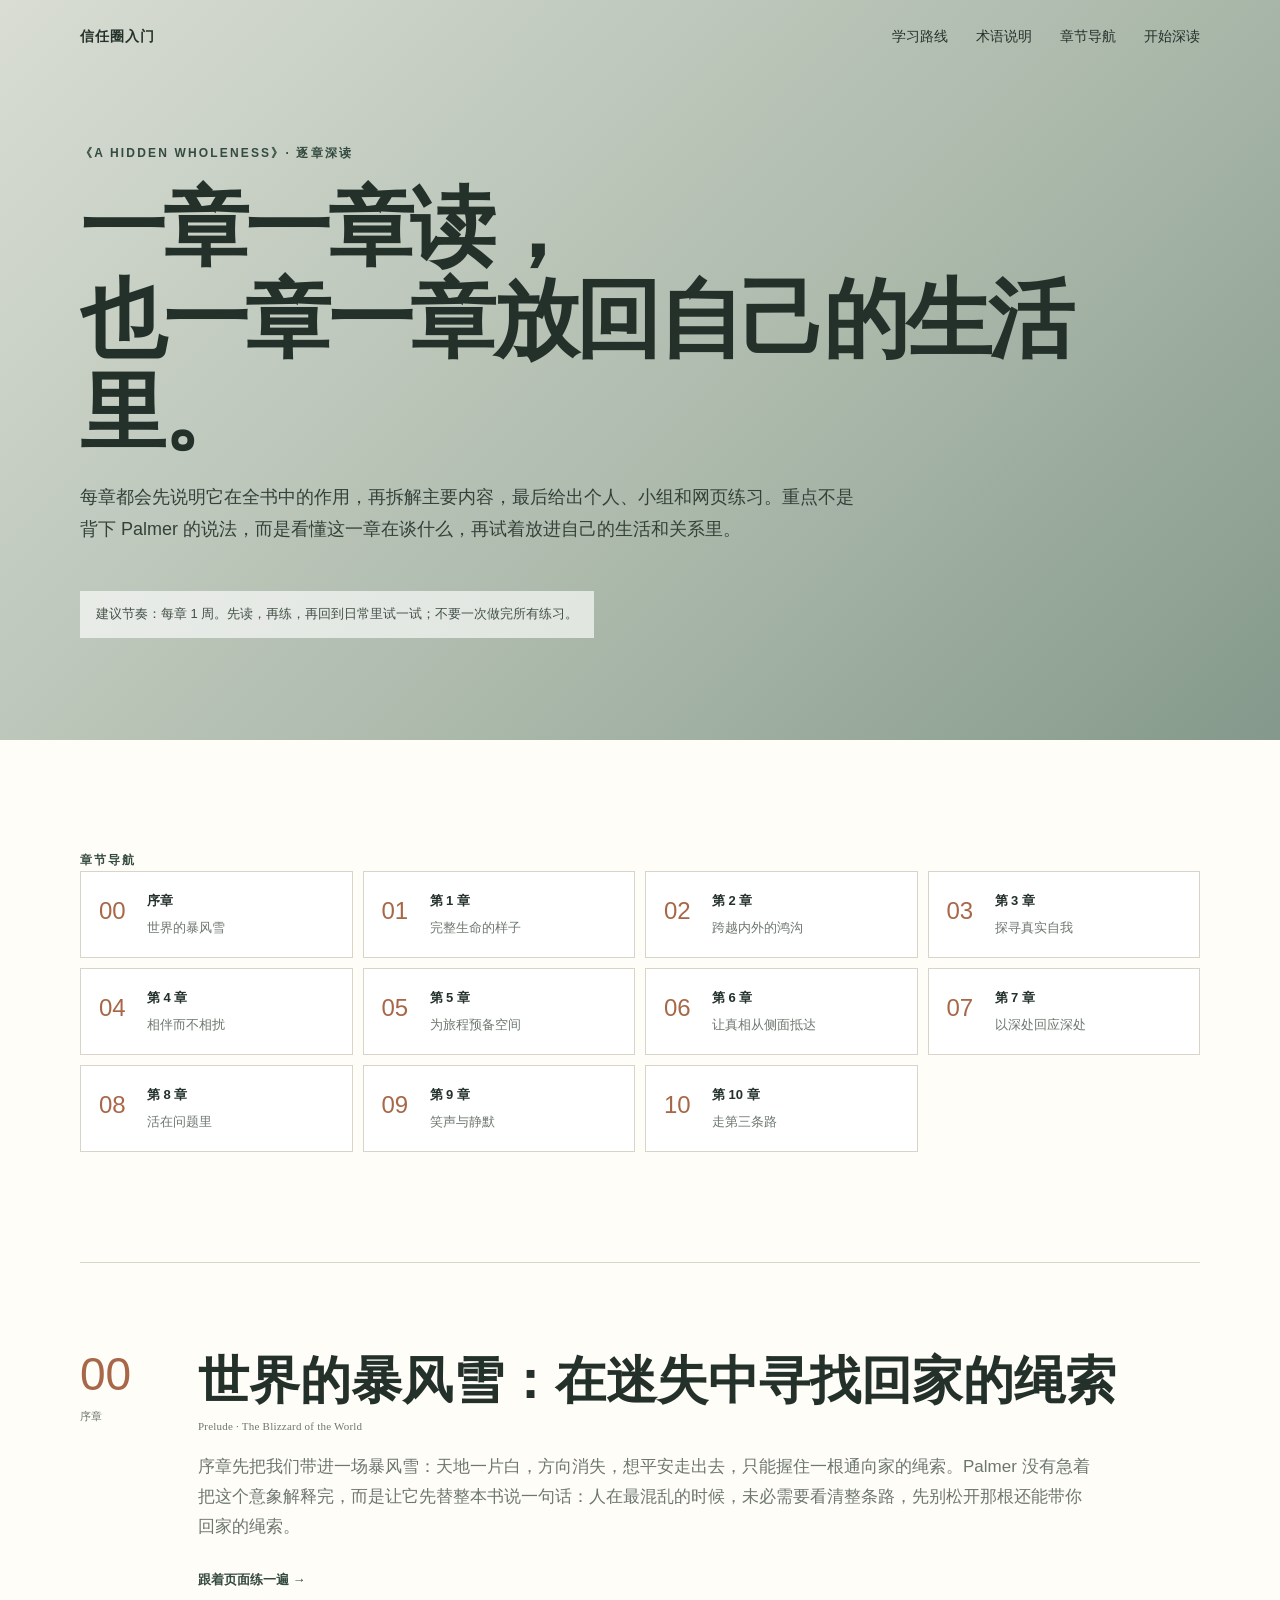
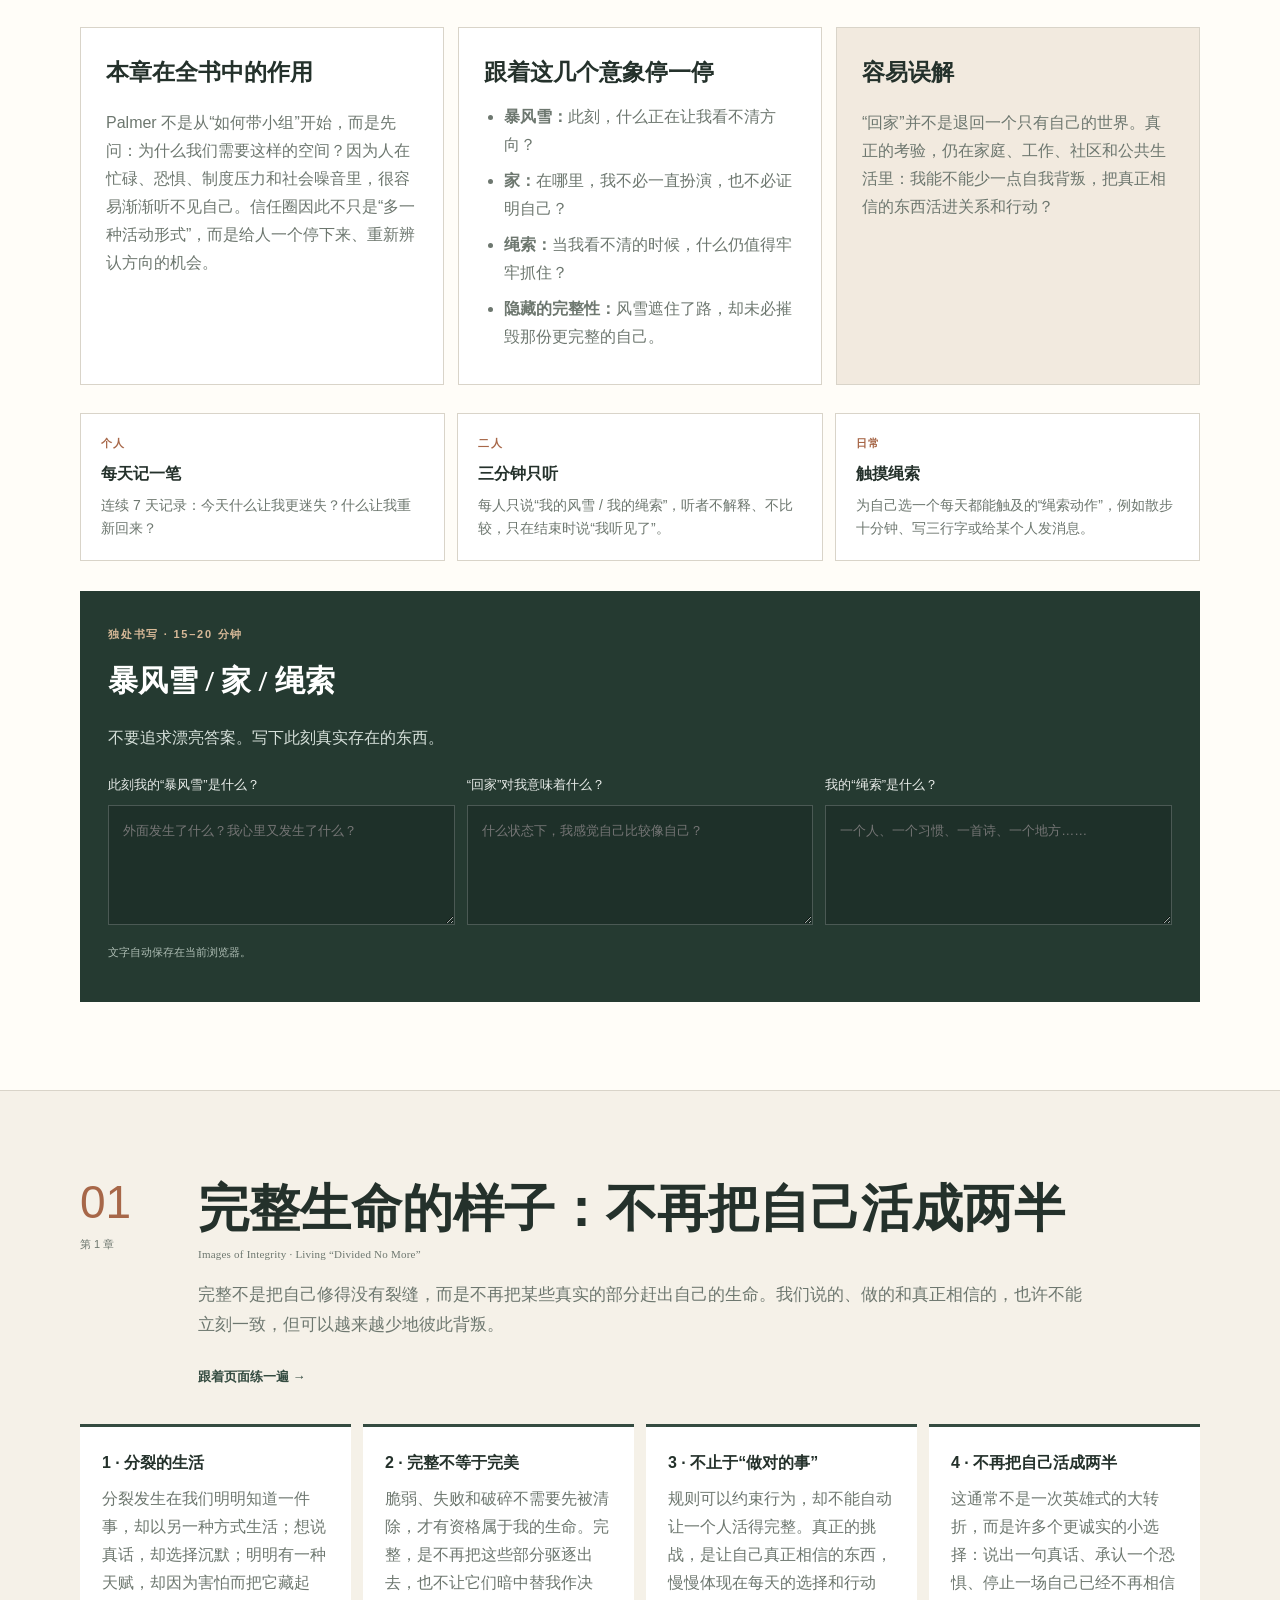
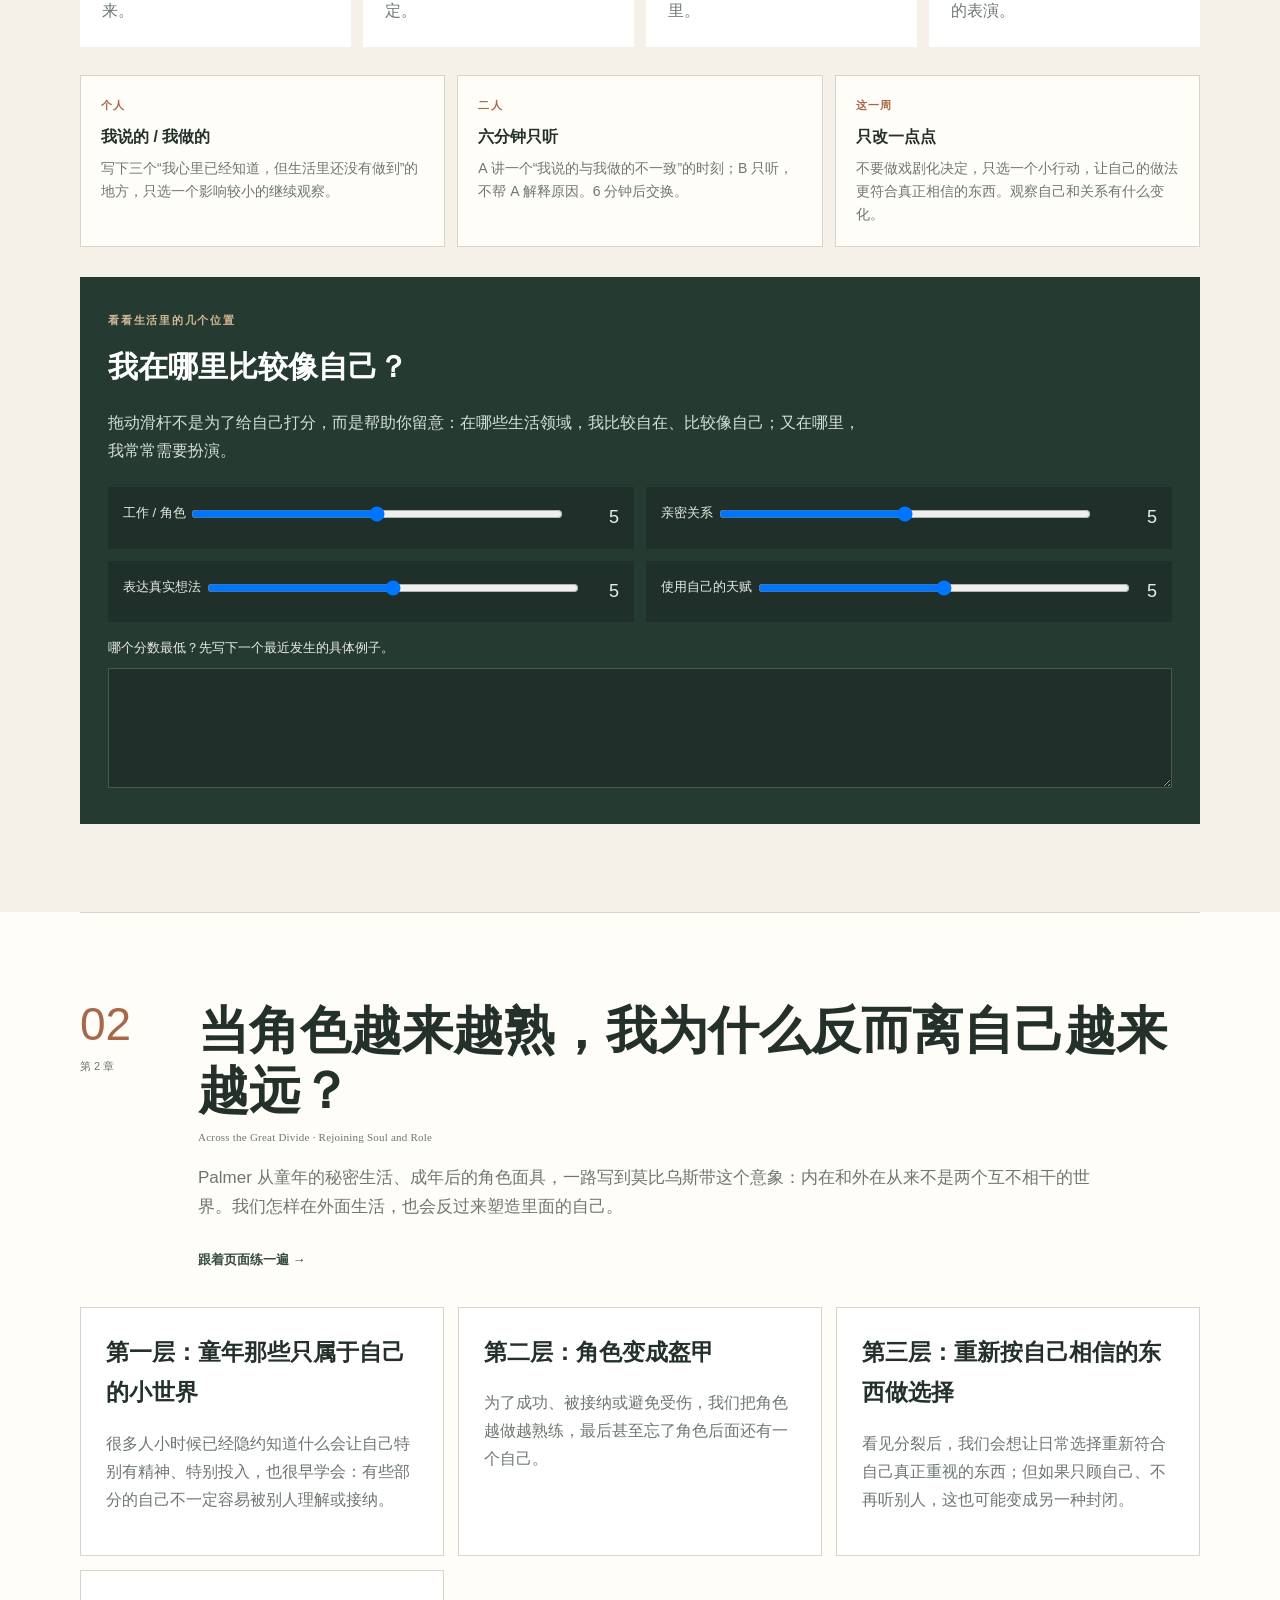
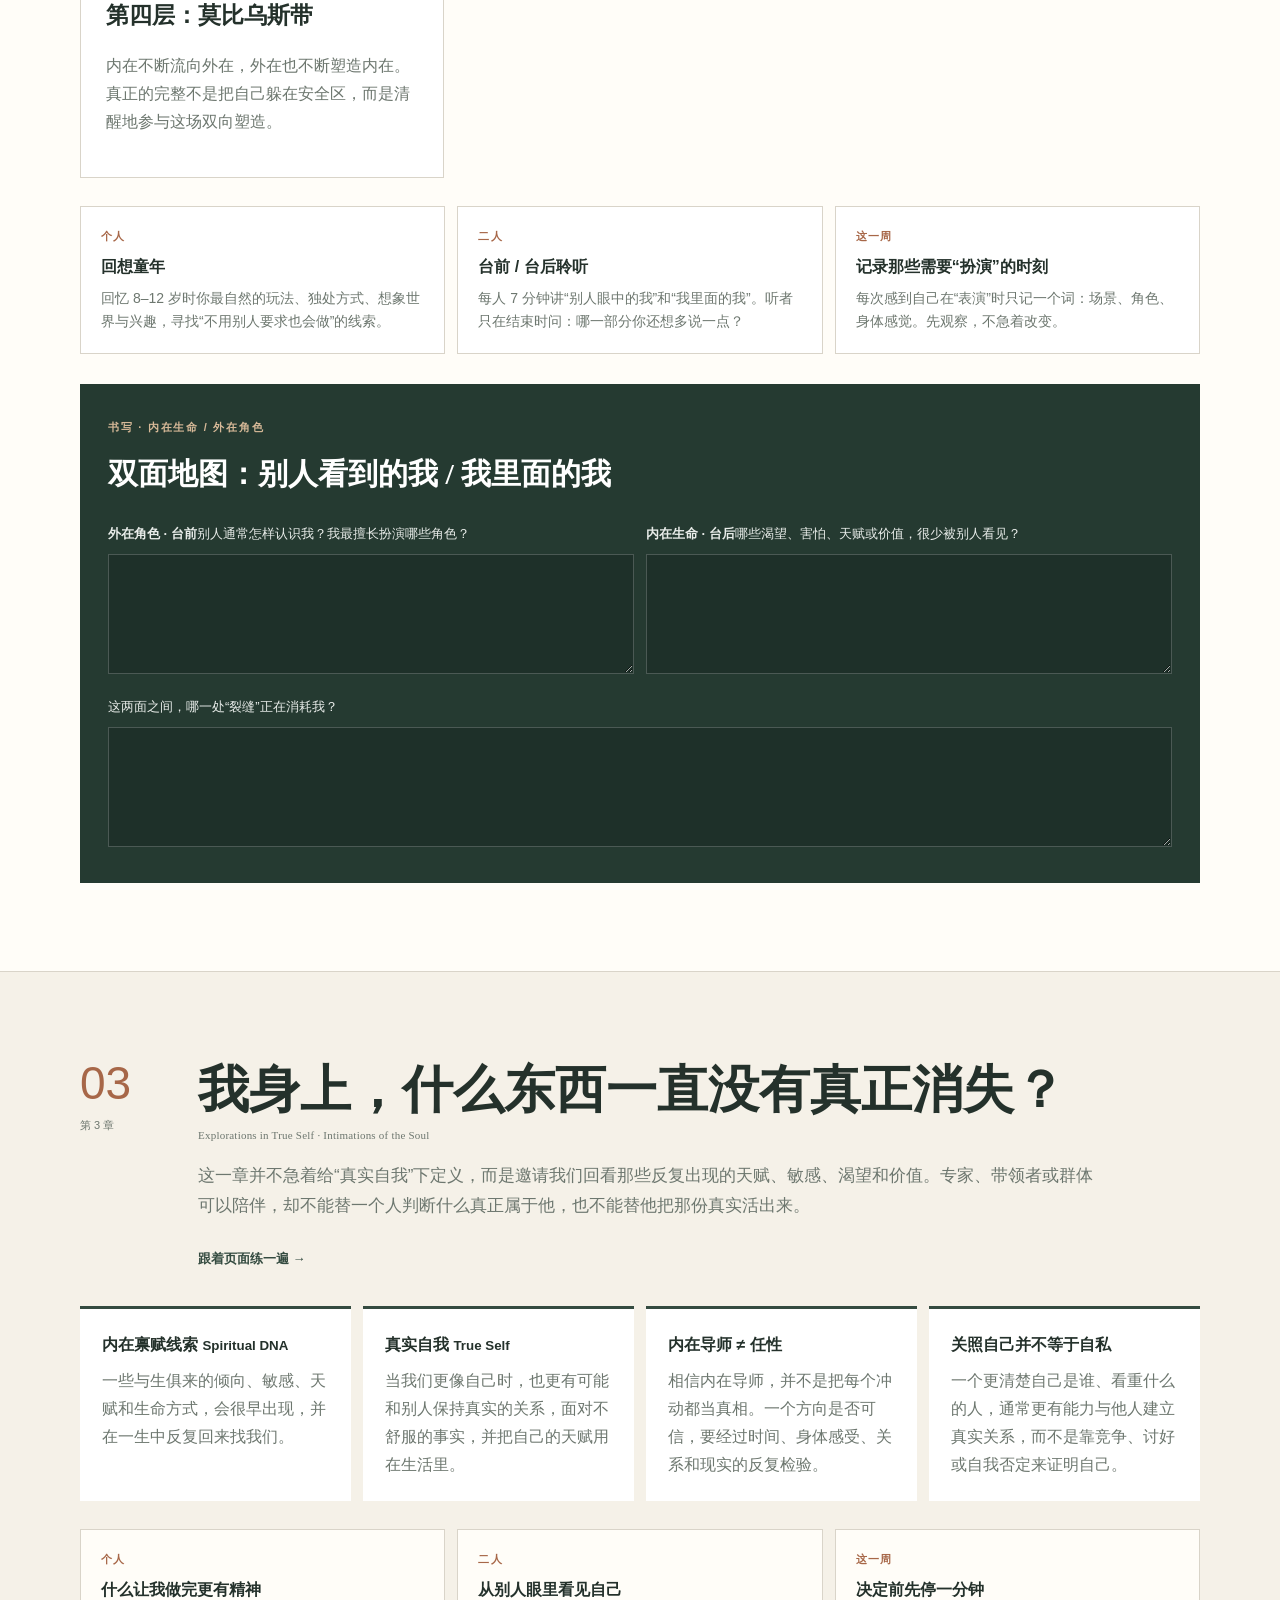
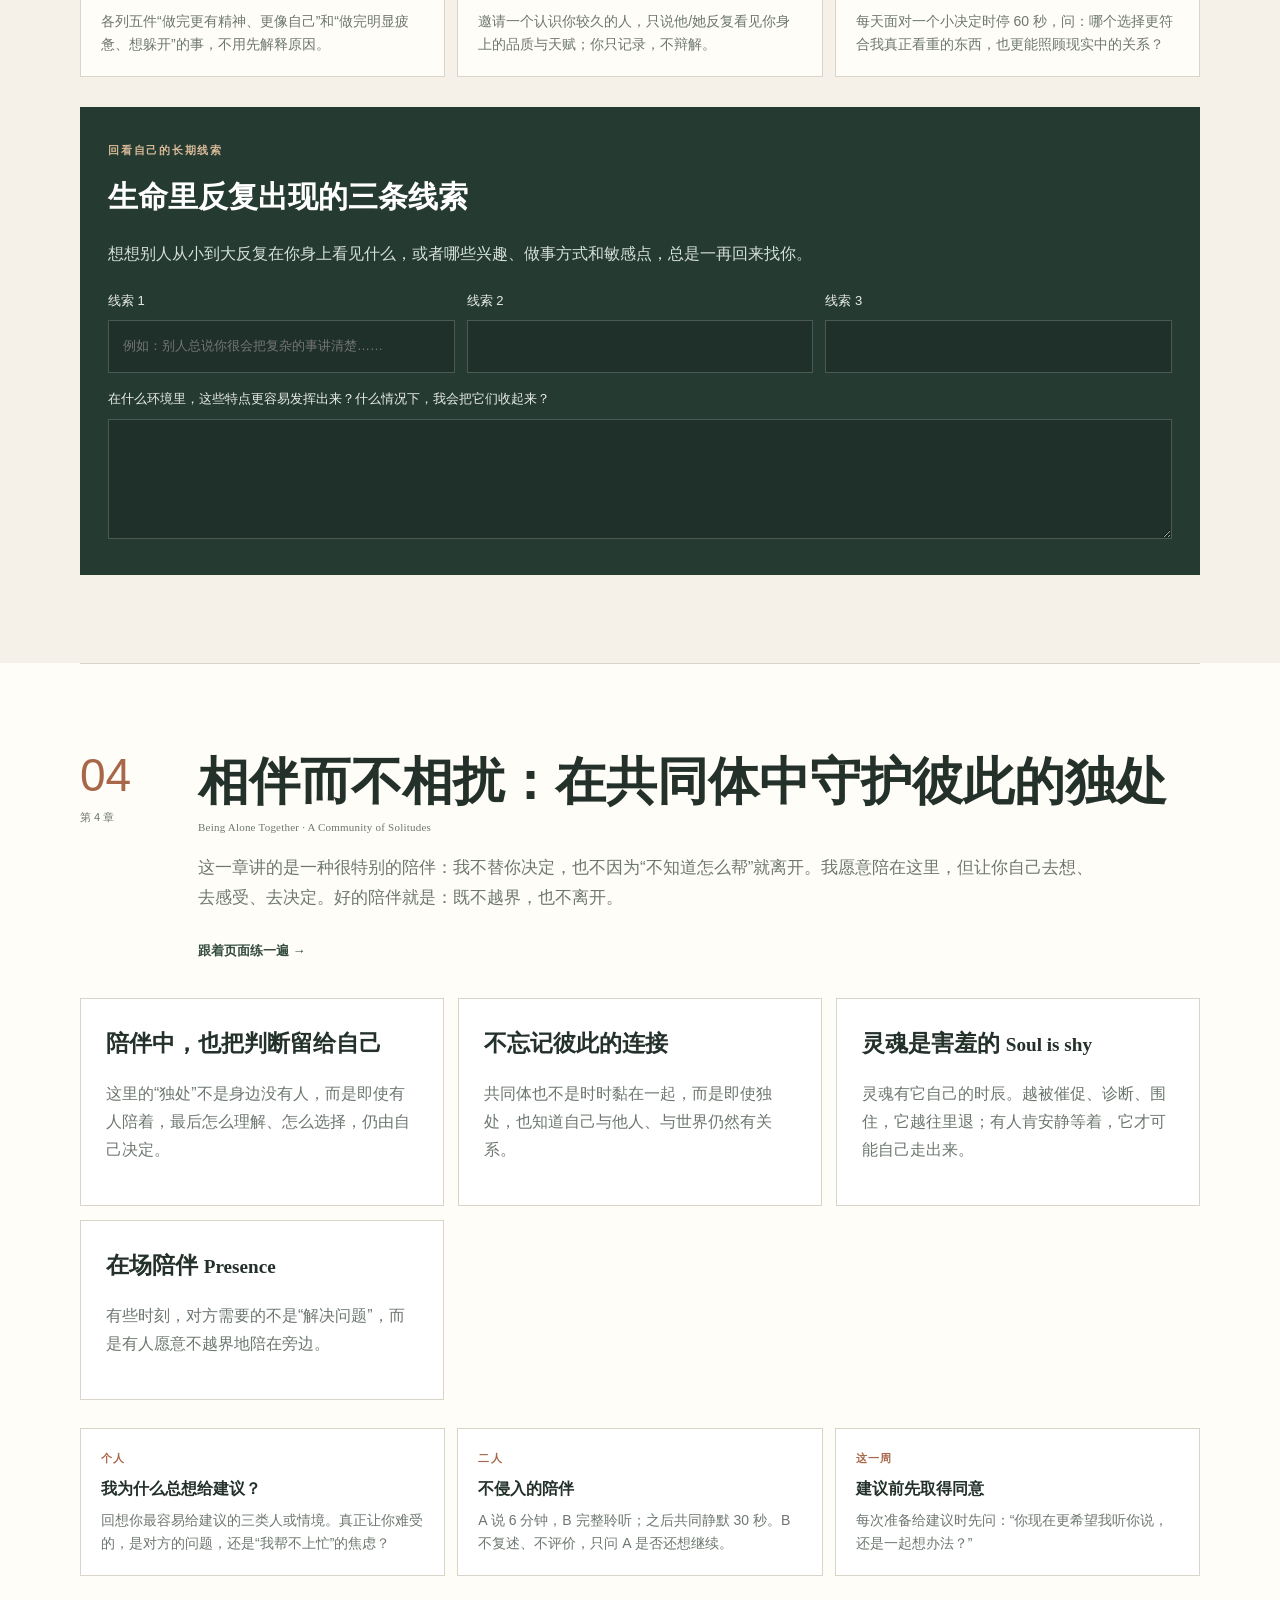
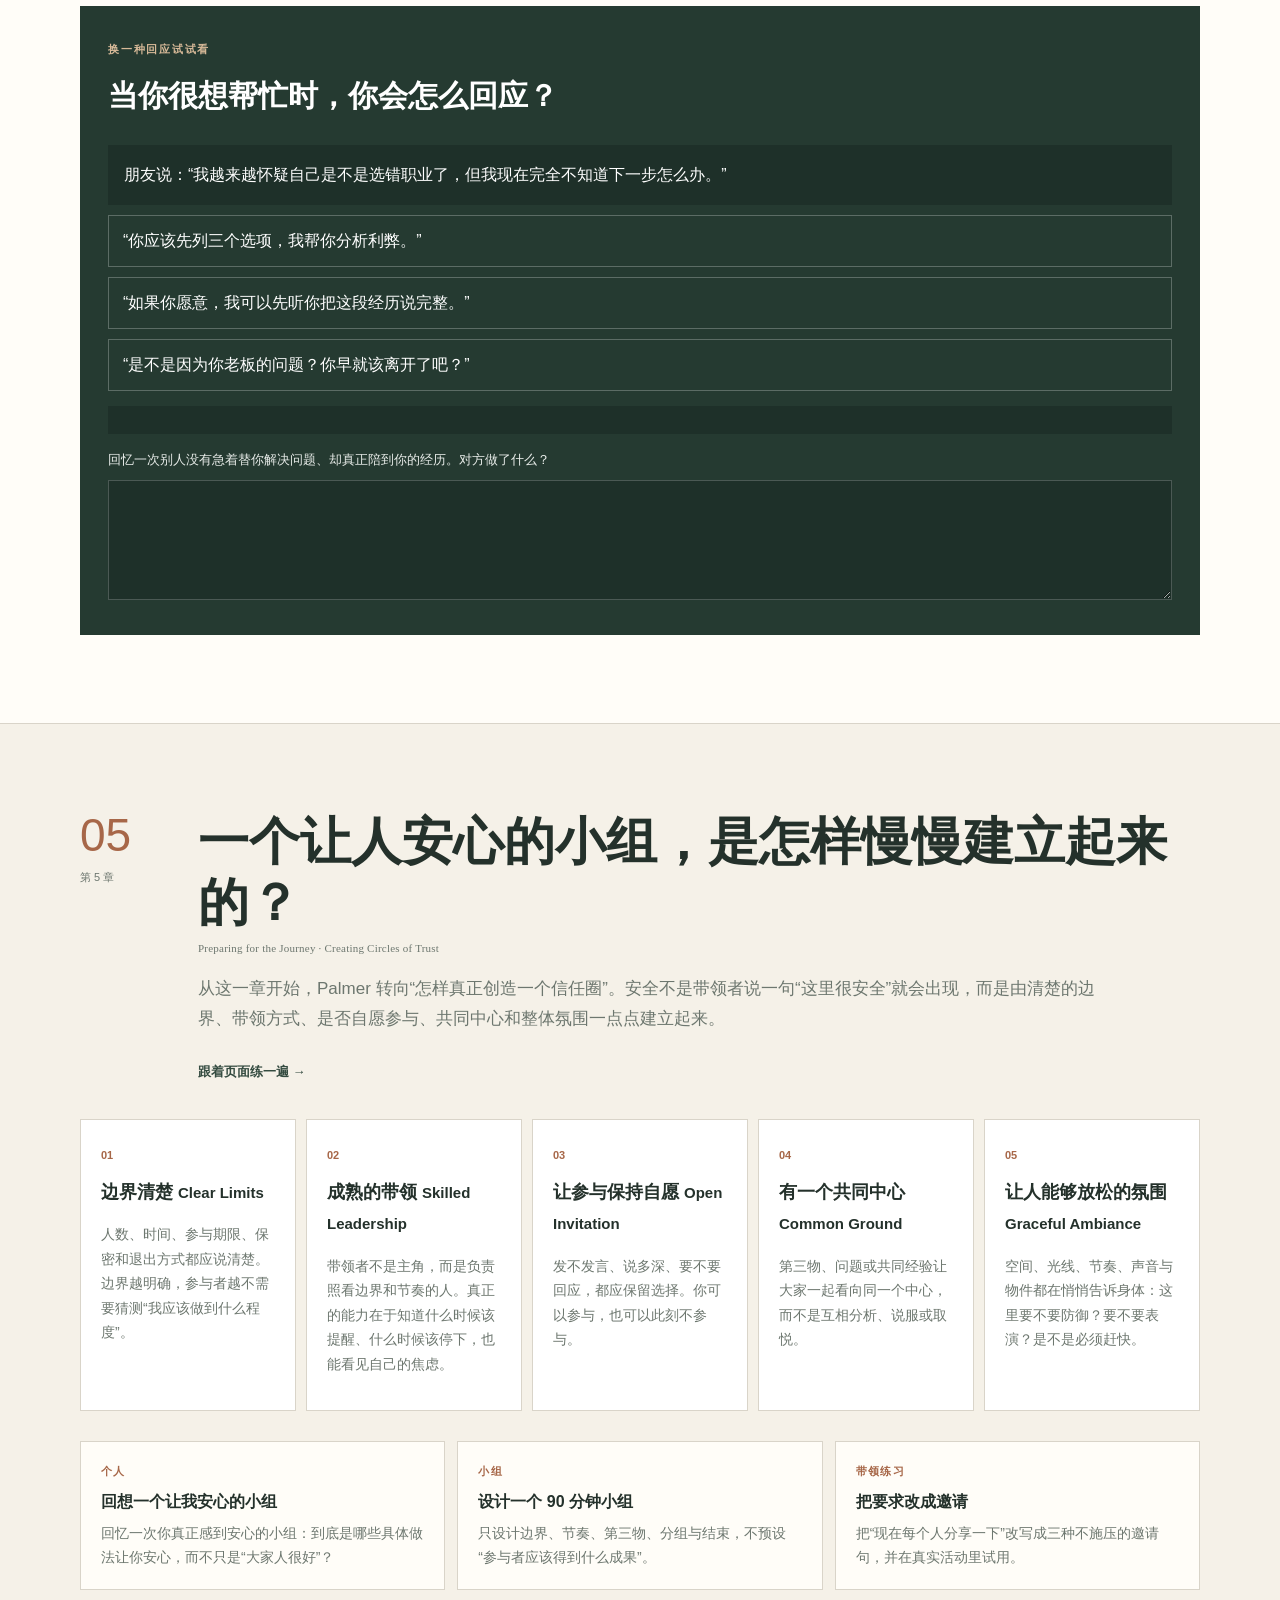
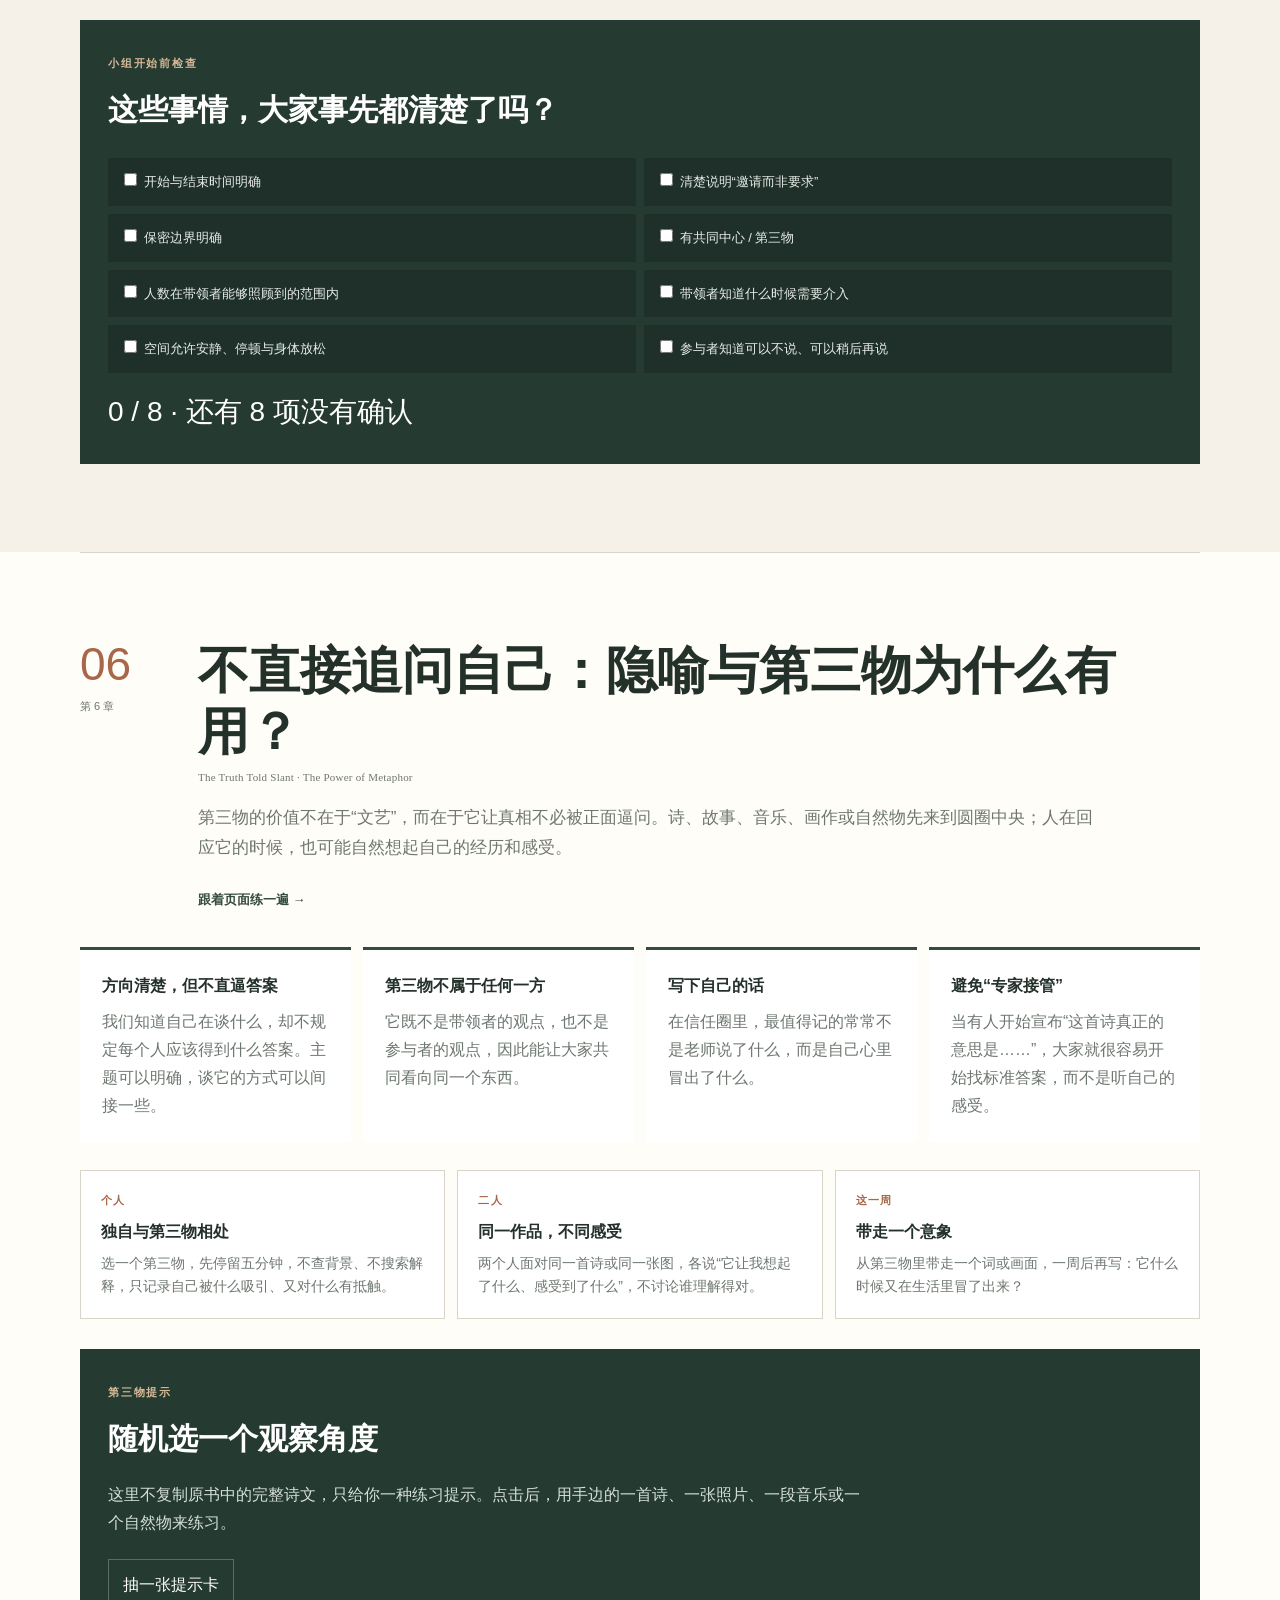
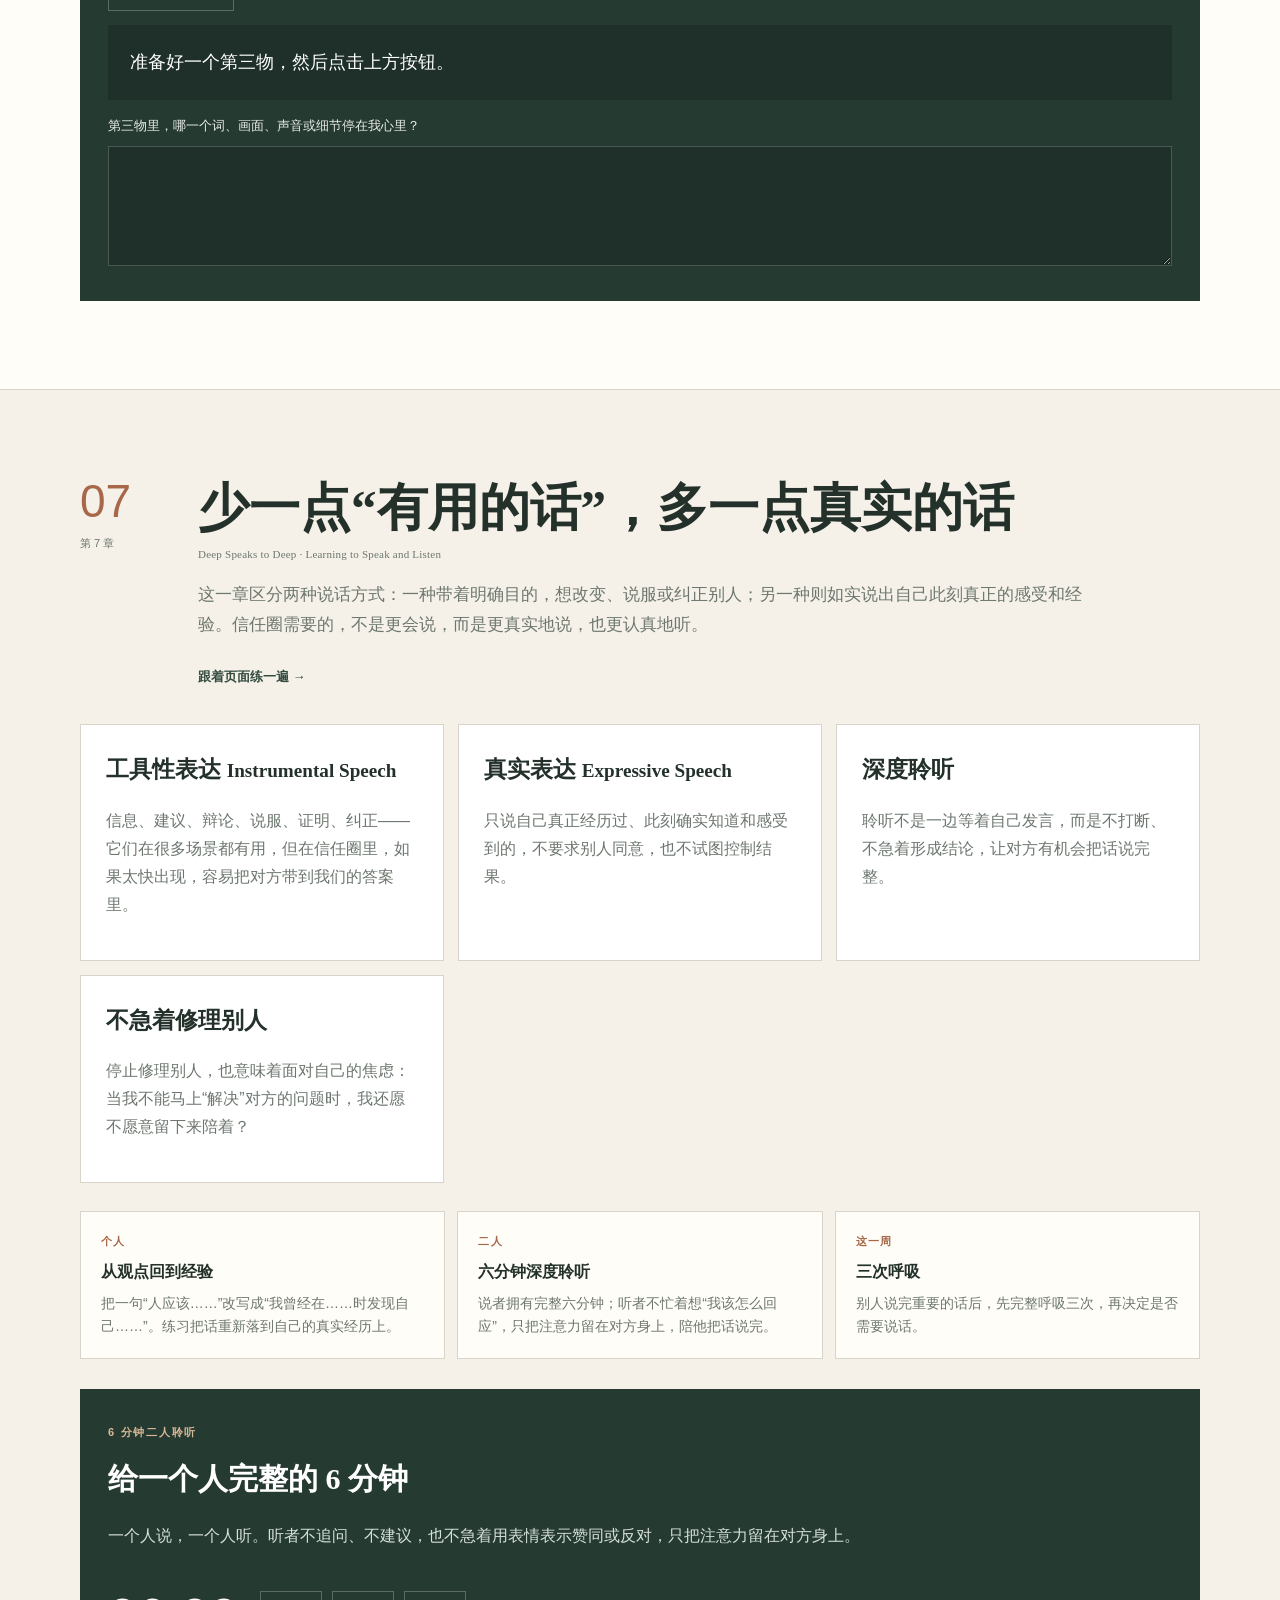
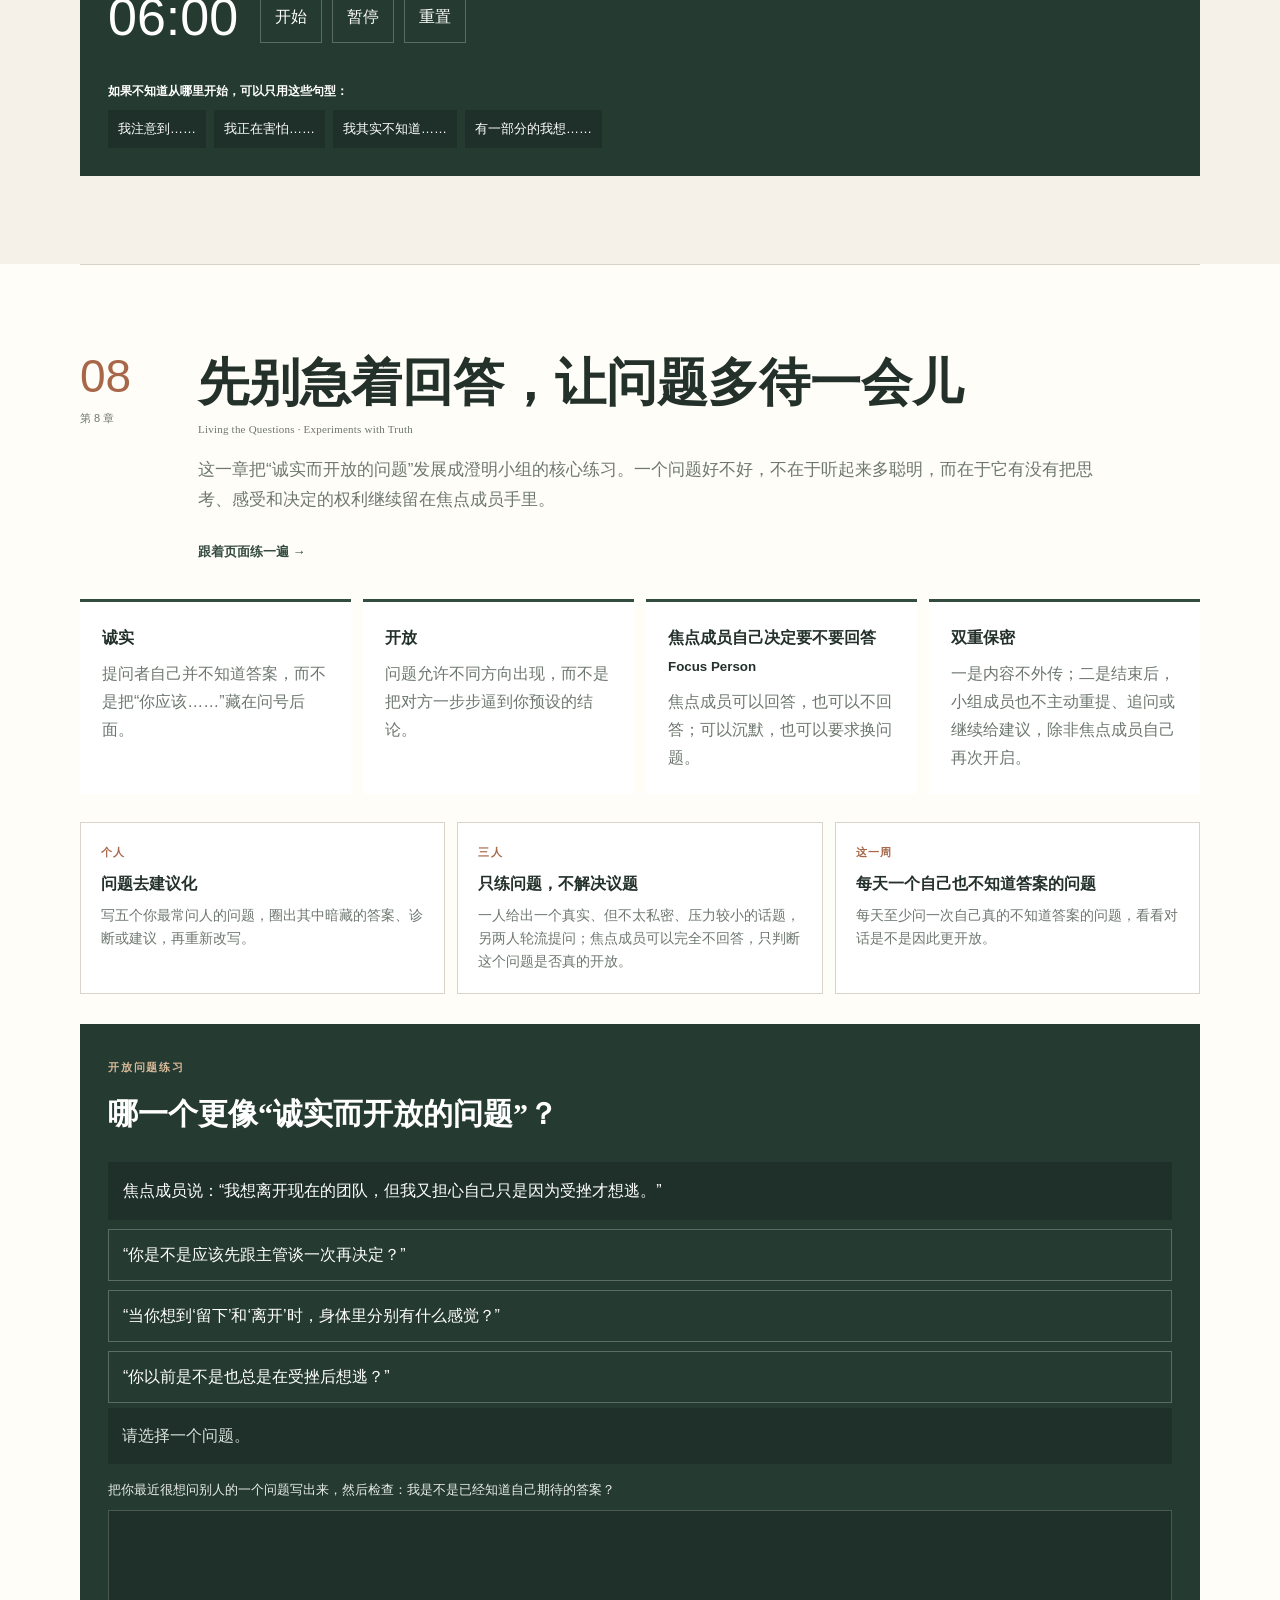
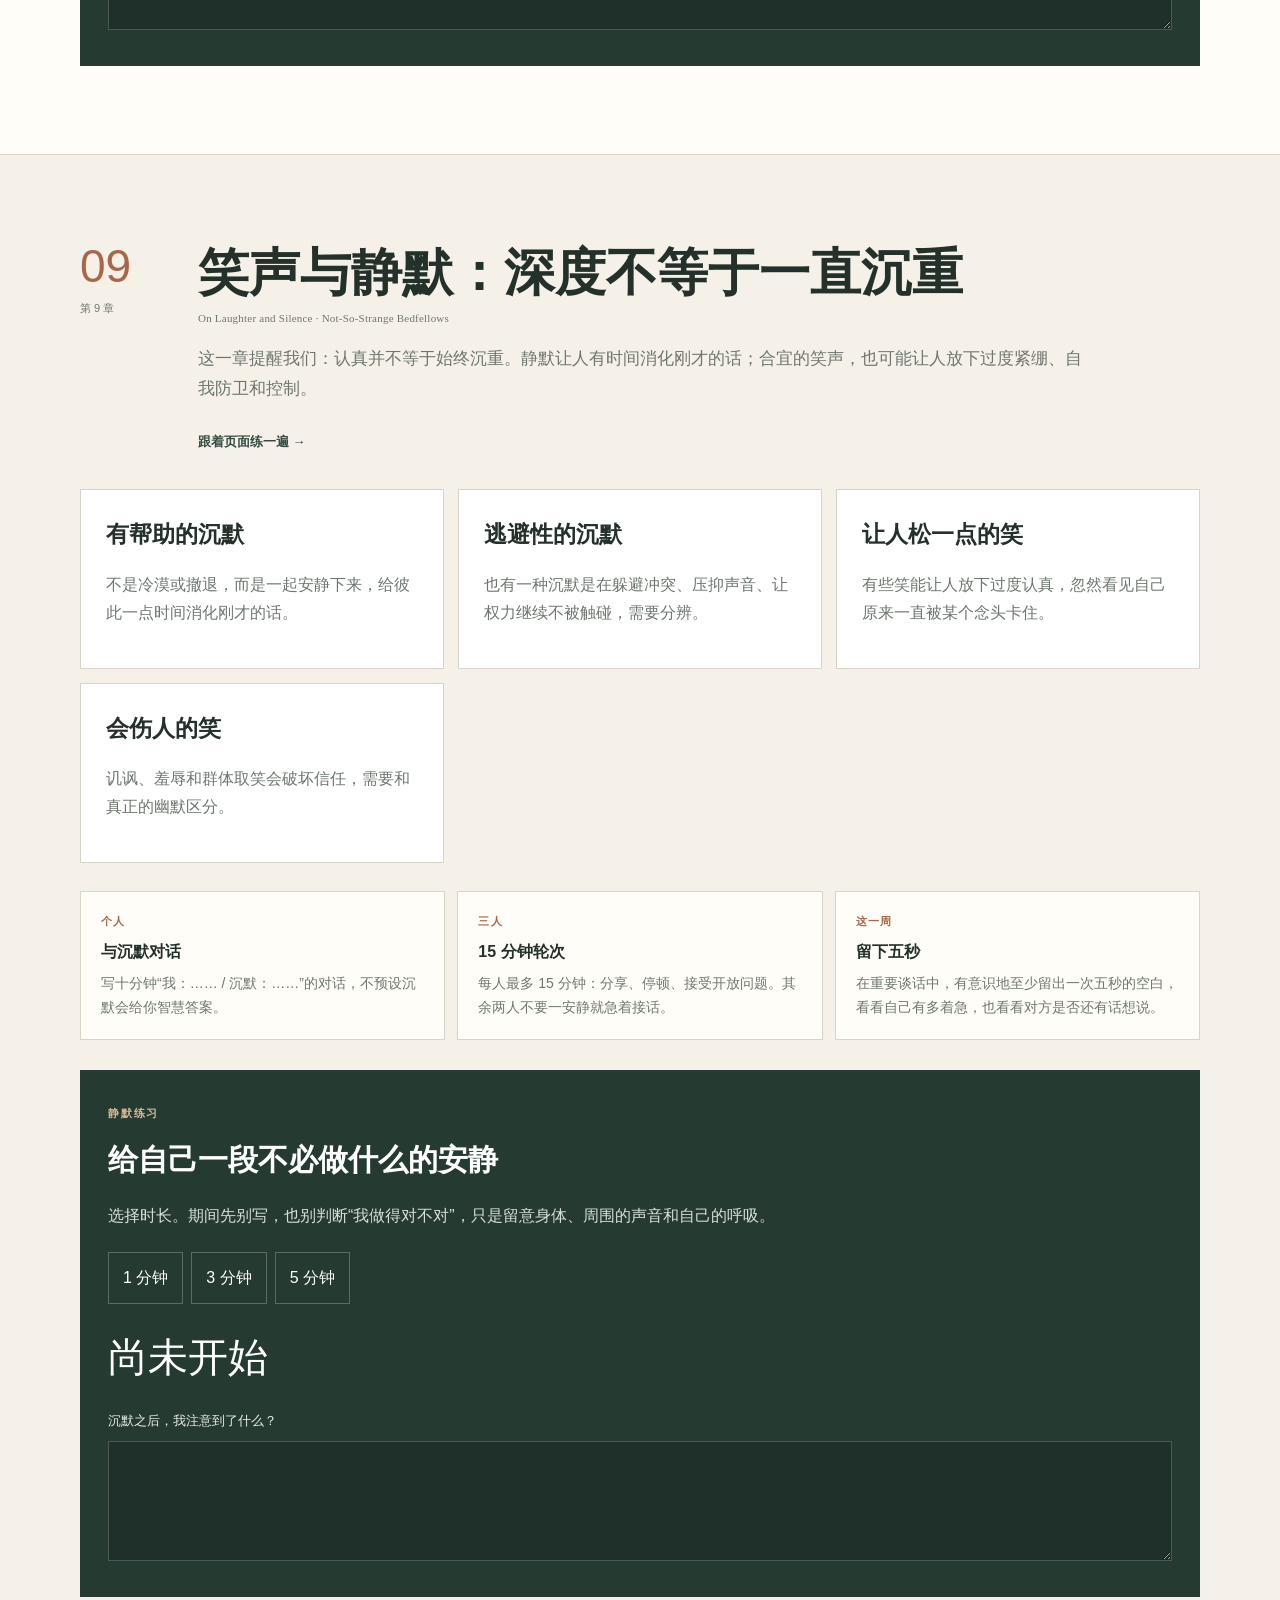
==== commit e4a42a28: "Refine Palmer voice in native Chinese" ====
--- a/chapters.html
+++ b/chapters.html
@@ -48,7 +48,7 @@
     <section id="prelude" class="chapter-section wrap">
       <div class="chapter-head">
         <div><span class="chapter-no">00</span><small>序章</small></div>
-        <div><h2>世界的暴风雪：在迷失中寻找回家的绳索 <small class="original-title">Prelude · The Blizzard of the World</small></h2><p>序章不是在讲理论，而是先给整本书一个重要意象：外部世界的喧闹、压力和恐惧，会像暴风雪一样让人失去方向；信任圈所做的，是帮助我们慢下来，重新听见自己真正的感受和方向。</p></div>
+        <div><h2>世界的暴风雪：在迷失中寻找回家的绳索 <small class="original-title">Prelude · The Blizzard of the World</small></h2><p>序章先把我们带进一场暴风雪：天地一片白，方向消失，想平安走出去，只能握住一根通向家的绳索。Palmer 没有急着把这个意象解释完，而是让它先替整本书说一句话：人在最混乱的时候，未必需要看清整条路，先别松开那根还能带你回家的绳索。</p></div>
       </div>
       <div class="chapter-grid">
         <article class="chapter-card">
@@ -56,17 +56,17 @@
           <p>Palmer 不是从“如何带小组”开始，而是先问：为什么我们需要这样的空间？因为人在忙碌、恐惧、制度压力和社会噪音里，很容易渐渐听不见自己。信任圈因此不只是“多一种活动形式”，而是给人一个停下来、重新辨认方向的机会。</p>
         </article>
         <article class="chapter-card">
-          <h3>内容拆解</h3>
+          <h3>跟着这几个意象停一停</h3>
           <ul>
-            <li><b>暴风雪：</b>外部压力和内心混乱，让人一时看不清方向。</li>
-            <li><b>家：</b>不是某个地理位置，而是重新听见自己真正看重什么。</li>
-            <li><b>绳索：</b>在看不清的时候，仍能帮我们不至于迷失的人、习惯、关系或实践。</li>
-            <li><b>隐藏的完整性：</b>那份完整的自己并没有消失，只是暂时被风雪遮住。</li>
+            <li><b>暴风雪：</b>此刻，什么正在让我看不清方向？</li>
+            <li><b>家：</b>在哪里，我不必一直扮演，也不必证明自己？</li>
+            <li><b>绳索：</b>当我看不清的时候，什么仍值得牢牢抓住？</li>
+            <li><b>隐藏的完整性：</b>风雪遮住了路，却未必摧毁那份更完整的自己。</li>
           </ul>
         </article>
         <article class="chapter-card warning">
           <h3>容易误解</h3>
-          <p>“回到自己”并不等于躲回私人世界、避开现实。恰恰相反：越能听清自己真正看重什么，越有可能在家庭、工作、社区与公共生活中活得更一致。</p>
+          <p>“回家”并不是退回一个只有自己的世界。真正的考验，仍在家庭、工作、社区和公共生活里：我能不能少一点自我背叛，把真正相信的东西活进关系和行动？</p>
         </article>
       </div>
 
@@ -78,7 +78,7 @@
       </div>
 <div class="practice-block">
         <div class="practice-copy">
-          <span class="lab-meta">内在练习 · 15–20 分钟</span>
+          <span class="lab-meta">独处书写 · 15–20 分钟</span>
           <h3>暴风雪 / 家 / 绳索</h3>
           <p>不要追求漂亮答案。写下此刻真实存在的东西。</p>
         </div>
@@ -95,12 +95,12 @@
       <div class="wrap">
         <div class="chapter-head">
           <div><span class="chapter-no">01</span><small>第 1 章</small></div>
-          <div><h2>完整生命的样子：不再把自己活成两半 <small class="original-title">Images of Integrity · Living “Divided No More”</small></h2><p>这一章把 integrity 从“道德上正确”带回它更深的意思：不把自己割裂开来。核心问题不再是“我够不够好”，而是“我的生活，是否越来越符合我心里真正相信的东西？”</p></div>
+          <div><h2>完整生命的样子：不再把自己活成两半 <small class="original-title">Images of Integrity · Living “Divided No More”</small></h2><p>完整不是把自己修得没有裂缝，而是不再把某些真实的部分赶出自己的生命。我们说的、做的和真正相信的，也许不能立刻一致，但可以越来越少地彼此背叛。</p></div>
         </div>
 
         <div class="deep-points">
           <article><b>1 · 分裂的生活</b><p>分裂发生在我们明明知道一件事，却以另一种方式生活；想说真话，却选择沉默；明明有一种天赋，却因为害怕而把它藏起来。</p></article>
-          <article><b>2 · 完整不等于完美</b><p>完整不是把脆弱、失败和破碎全部清除，而是承认这些也属于我的生命。越是否认自己的破碎，越容易被它暗中牵着走。</p></article>
+          <article><b>2 · 完整不等于完美</b><p>脆弱、失败和破碎不需要先被清除，才有资格属于我的生命。完整，是不再把这些部分驱逐出去，也不让它们暗中替我作决定。</p></article>
           <article><b>3 · 不止于“做对的事”</b><p>规则可以约束行为，却不能自动让一个人活得完整。真正的挑战，是让自己真正相信的东西，慢慢体现在每天的选择和行动里。</p></article>
           <article><b>4 · 不再把自己活成两半</b><p>这通常不是一次英雄式的大转折，而是许多个更诚实的小选择：说出一句真话、承认一个恐惧、停止一场自己已经不再相信的表演。</p></article>
         </div>
@@ -127,7 +127,7 @@
     <section id="ch2" class="chapter-section wrap">
       <div class="chapter-head">
         <div><span class="chapter-no">02</span><small>第 2 章</small></div>
-        <div><h2>跨越内外的鸿沟：我是什么时候开始越来越会“扮演”的？ <small class="original-title">Across the Great Divide · Rejoining Soul and Role</small></h2><p>Palmer 从童年的秘密生活、成年后的角色面具，一路写到莫比乌斯带这个意象：内在和外在从来不是两个互不相干的世界。我们怎样活在外面，也会反过来塑造里面的自己。</p></div>
+        <div><h2>当角色越来越熟，我为什么反而离自己越来越远？ <small class="original-title">Across the Great Divide · Rejoining Soul and Role</small></h2><p>Palmer 从童年的秘密生活、成年后的角色面具，一路写到莫比乌斯带这个意象：内在和外在从来不是两个互不相干的世界。我们怎样在外面生活，也会反过来塑造里面的自己。</p></div>
       </div>
 
       <div class="chapter-grid">
@@ -144,7 +144,7 @@
         <article><span>这一周</span><b>记录那些需要“扮演”的时刻</b><p>每次感到自己在“表演”时只记一个词：场景、角色、身体感觉。先观察，不急着改变。</p></article>
       </div>
 <div class="practice-block">
-        <div class="practice-copy"><span class="lab-meta">内在练习 · 内在生命 / 外在角色</span><h3>双面地图：别人看到的我 / 我里面的我</h3></div>
+        <div class="practice-copy"><span class="lab-meta">书写 · 内在生命 / 外在角色</span><h3>双面地图：别人看到的我 / 我里面的我</h3></div>
         <div class="two-column-journal">
           <label><b>外在角色 · 台前</b><span>别人通常怎样认识我？我最擅长扮演哪些角色？</span><textarea class="journal" data-key="ch2-role"></textarea></label>
           <label><b>内在生命 · 台后</b><span>哪些渴望、害怕、天赋或价值，很少被别人看见？</span><textarea class="journal" data-key="ch2-soul"></textarea></label>
@@ -157,13 +157,13 @@
       <div class="wrap">
         <div class="chapter-head">
           <div><span class="chapter-no">03</span><small>第 3 章</small></div>
-          <div><h2>探寻真实自我：循着内在生命的线索 <small class="original-title">Explorations in True Self · Intimations of the Soul</small></h2><p>这一章提出信任圈最重要的信念之一：每个人心里都有一处只能由自己慢慢听清、慢慢判断的地方。专家、带领者或群体都不能替代它。关系真正能做的，不是替你决定，而是帮助你更清楚地听见自己。</p></div>
+          <div><h2>我身上，什么东西一直没有真正消失？ <small class="original-title">Explorations in True Self · Intimations of the Soul</small></h2><p>这一章并不急着给“真实自我”下定义，而是邀请我们回看那些反复出现的天赋、敏感、渴望和价值。专家、带领者或群体可以陪伴，却不能替一个人判断什么真正属于他，也不能替他把那份真实活出来。</p></div>
         </div>
 
         <div class="deep-points">
           <article><b>内在禀赋线索 <small>Spiritual DNA</small></b><p>一些与生俱来的倾向、敏感、天赋和生命方式，会很早出现，并在一生中反复回来找我们。</p></article>
           <article><b>真实自我 <small>True Self</small></b><p>当我们更像自己时，也更有可能和别人保持真实的关系，面对不舒服的事实，并把自己的天赋用在生活里。</p></article>
-          <article><b>内在导师 ≠ 任性</b><p>“听从内在”并不是把每个冲动都当真相。一个声音是否可信，要经过时间、身体感受、关系和现实的反复检验。</p></article>
+          <article><b>内在导师 ≠ 任性</b><p>相信内在导师，并不是把每个冲动都当真相。一个方向是否可信，要经过时间、身体感受、关系和现实的反复检验。</p></article>
           <article><b>关照自己并不等于自私</b><p>一个更清楚自己是谁、看重什么的人，通常更有能力与他人建立真实关系，而不是靠竞争、讨好或自我否定来证明自己。</p></article>
         </div>
 
@@ -193,7 +193,7 @@
       <div class="chapter-grid">
         <article class="chapter-card"><h3>陪伴中，也把判断留给自己</h3><p>这里的“独处”不是身边没有人，而是即使有人陪着，最后怎么理解、怎么选择，仍由自己决定。</p></article>
         <article class="chapter-card"><h3>不忘记彼此的连接</h3><p>共同体也不是时时黏在一起，而是即使独处，也知道自己与他人、与世界仍然有关系。</p></article>
-        <article class="chapter-card"><h3>灵魂是害羞的 <small>Soul is shy</small></h3><p>灵魂越被催促、诊断、围攻，越会隐藏；被耐心等待时，才可能自己出现。</p></article>
+          <article class="chapter-card"><h3>灵魂是害羞的 <small>Soul is shy</small></h3><p>灵魂有它自己的时辰。越被催促、诊断、围住，它越往里退；有人肯安静等着，它才可能自己走出来。</p></article>
         <article class="chapter-card"><h3>在场陪伴 <small>Presence</small></h3><p>有些时刻，对方需要的不是“解决问题”，而是有人愿意不越界地陪在旁边。</p></article>
       </div>
 
@@ -318,7 +318,7 @@
     <section id="ch8" class="chapter-section wrap">
       <div class="chapter-head">
         <div><span class="chapter-no">08</span><small>第 8 章</small></div>
-        <div><h2>活在问题里：用开放提问帮助人听清自己 <small class="original-title">Living the Questions · Experiments with Truth</small></h2><p>这一章把“诚实而开放的问题”发展成澄明小组的核心练习。一个问题好不好，不在于听起来多聪明，而在于它有没有让焦点成员自己继续想、继续感受，并自己决定。</p></div>
+        <div><h2>先别急着回答，让问题多待一会儿 <small class="original-title">Living the Questions · Experiments with Truth</small></h2><p>这一章把“诚实而开放的问题”发展成澄明小组的核心练习。一个问题好不好，不在于听起来多聪明，而在于它有没有把思考、感受和决定的权利继续留在焦点成员手里。</p></div>
       </div>
 
       <div class="deep-points">
@@ -389,7 +389,7 @@
 
       <div class="deep-points">
         <article><b>第三条路</b><p>它不是折中，而是在对抗与退缩之外，寻找一种既不背叛自己相信的真实，也不把伤害继续传递下去的行动方式。</p></article>
-        <article><b>现实与可能之间的张力 <small>Tragic Gap</small></b><p>现实和我们期待的样子，常常会有一段距离。成熟不是假装这段距离不存在，而是在其中保持清醒，并继续行动。</p></article>
+        <article><b>现实与可能之间的张力 <small>Tragic Gap</small></b><p>既不把现实说轻，也不把希望说空。我们承认事情此刻就是这样，同时不把“还可能更好”轻易交出去。</p></article>
         <article><b>被打碎，也可能因此被打开</b><p>现实会让人心碎，但心碎不一定只把人击散；它也可能把我们的心打开，让人变得更有同理心、更能承担现实。</p></article>
         <article><b>最后还是要用在日常里</b><p>信任圈最终要回到会议、家庭、教育、组织与公共生活：我们怎样提问、怎样倾听、怎样面对冲突，应该慢慢有所不同。</p></article>
       </div>
@@ -417,7 +417,7 @@
         <h2>读完之后，可以继续练这几件事</h2>
         <div class="finish-grid">
           <div>更早发现自己说的和做的正在分开。</div>
-          <div>更稳定地听见自己的内在导师。</div>
+          <div>更能分清什么值得忠于，并愿意承担选择的后果。</div>
           <div>更少修理别人，更愿意陪伴。</div>
           <div>更会提出把思考和选择留给对方的问题。</div>
           <div>更能接受沉默、未知和暂时没有结论。</div>
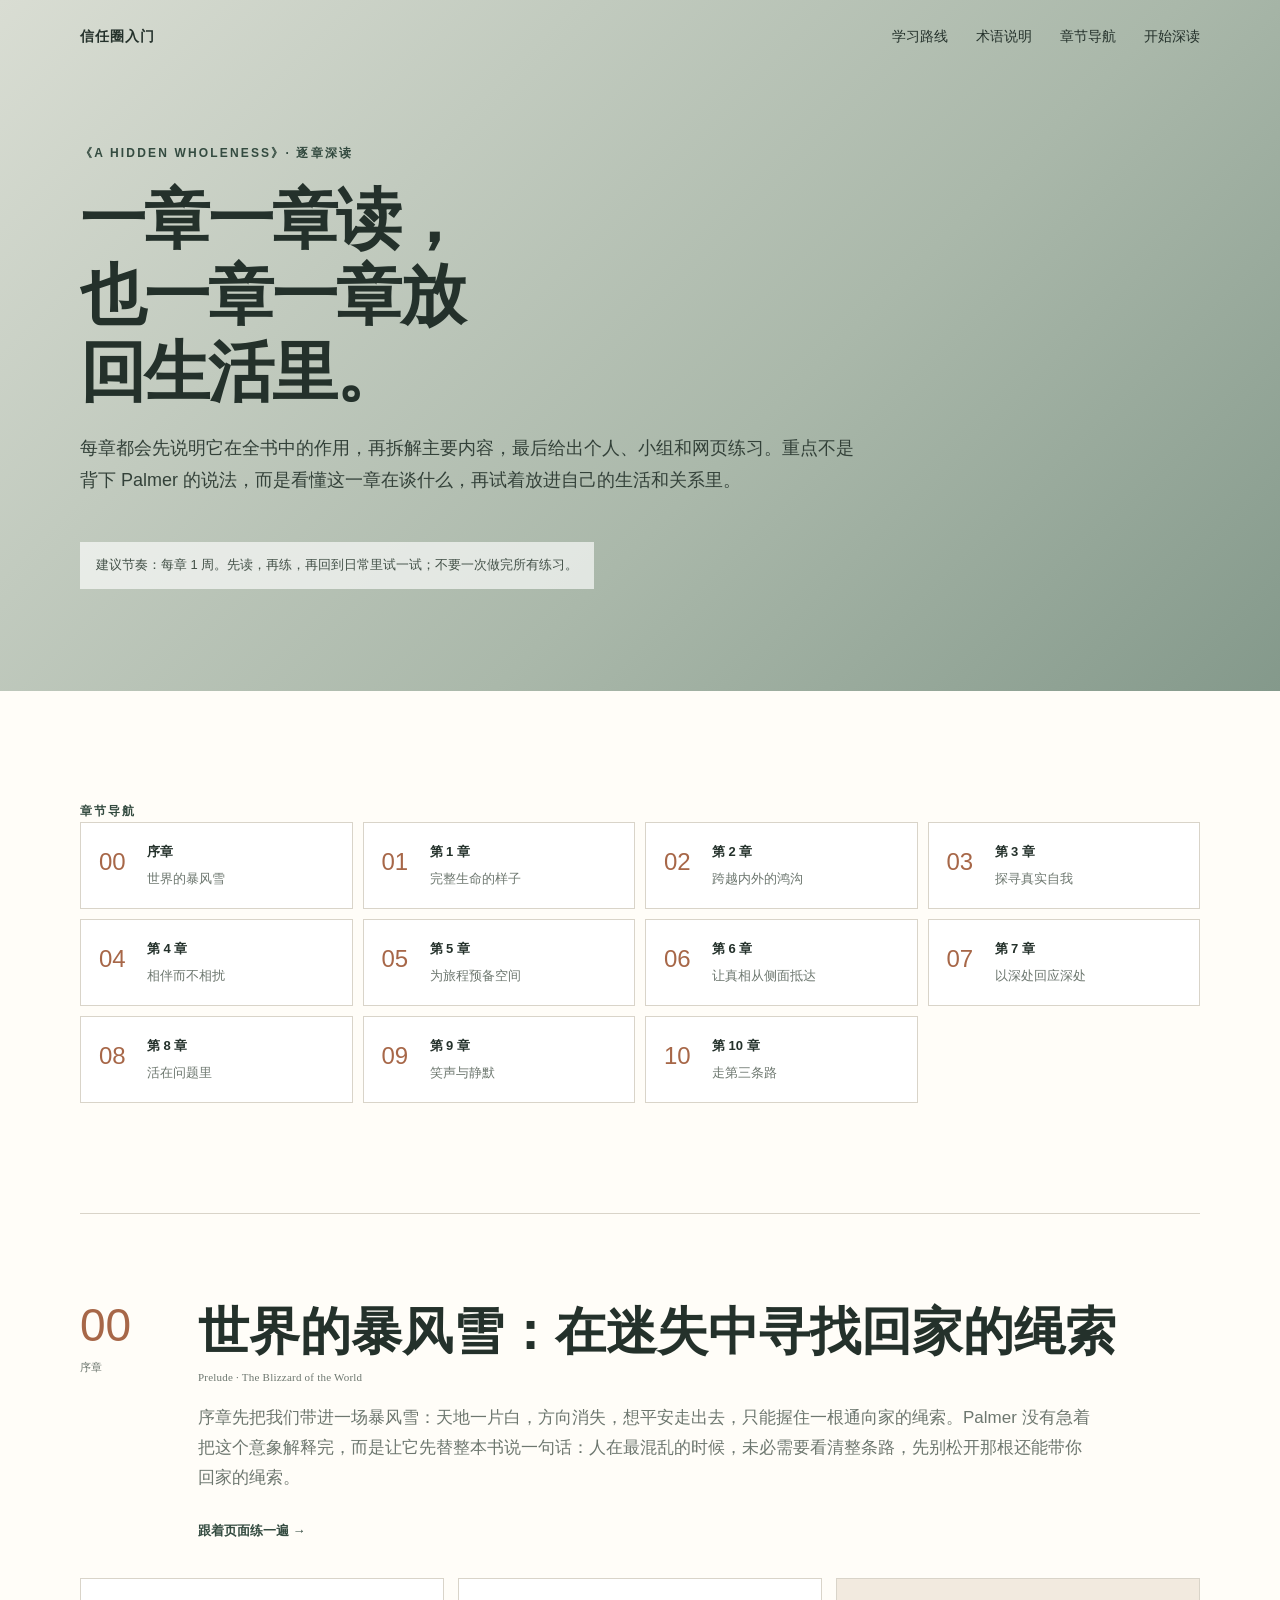
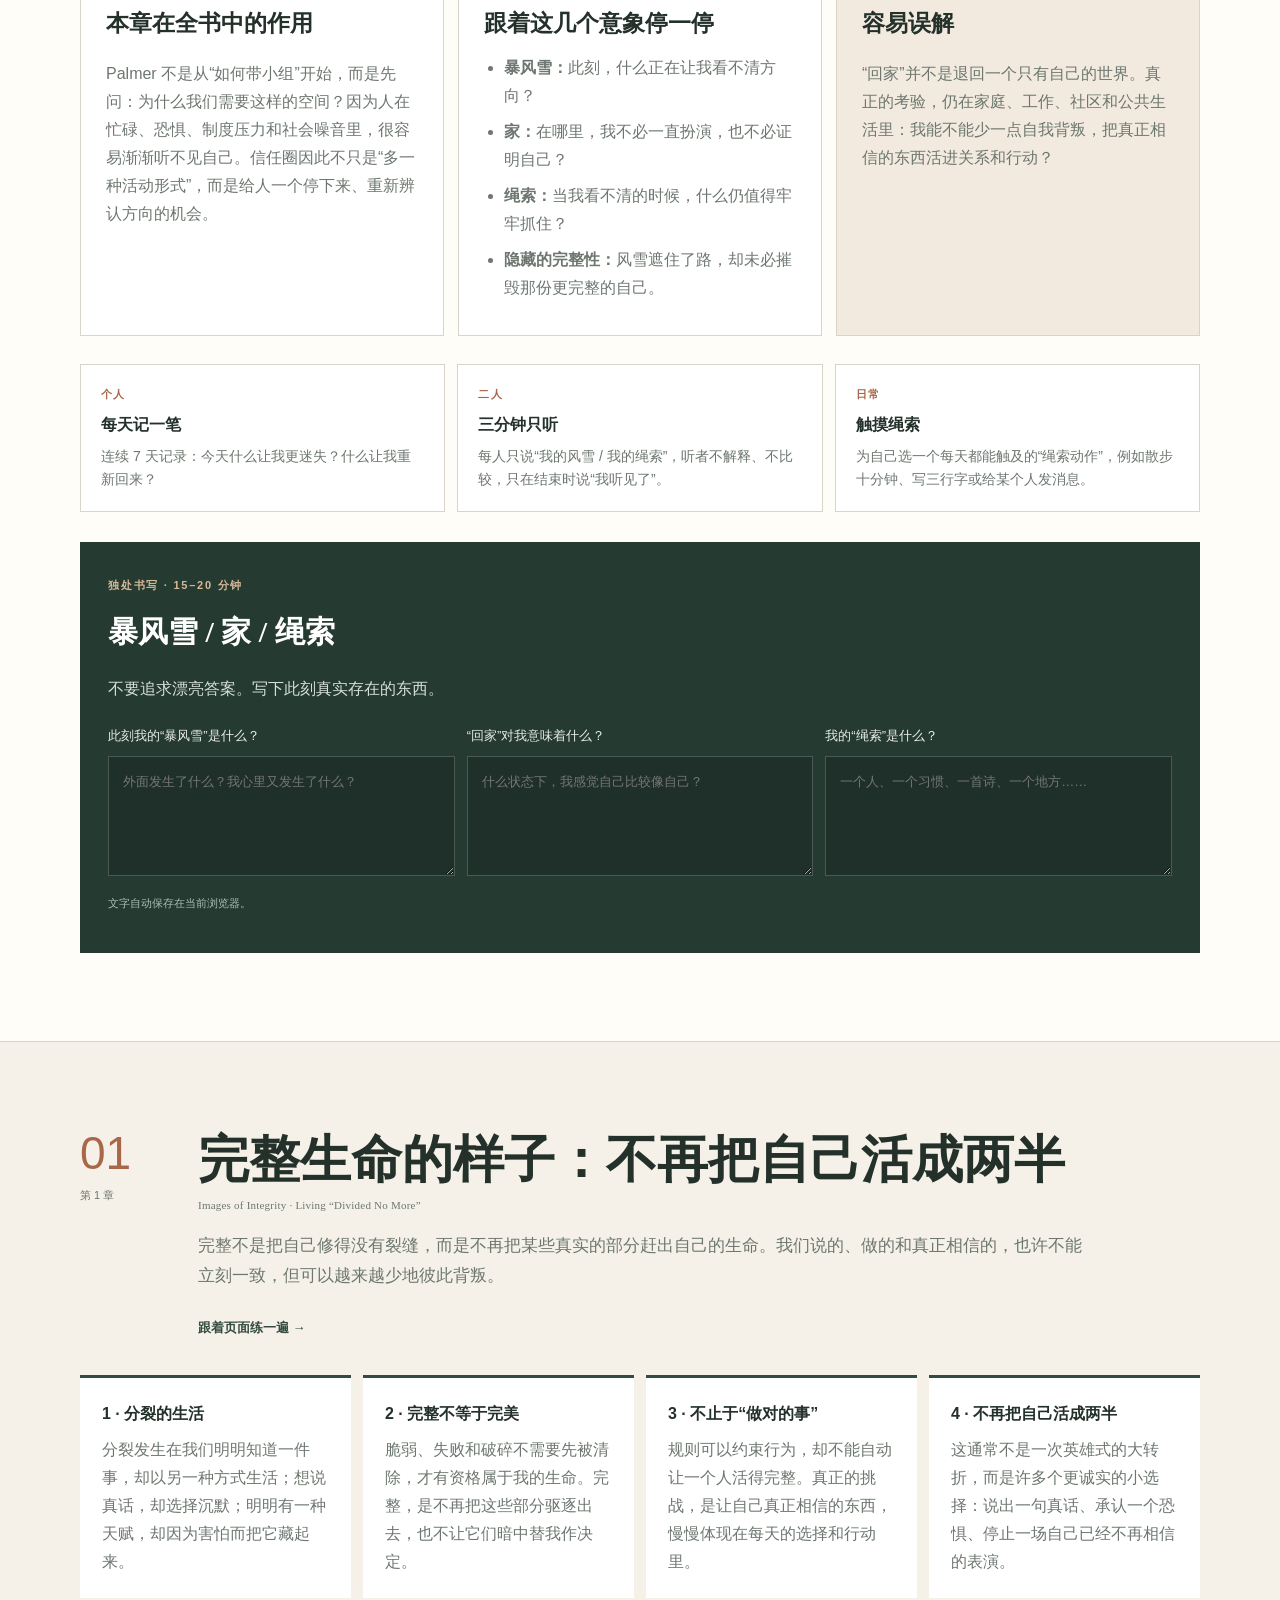
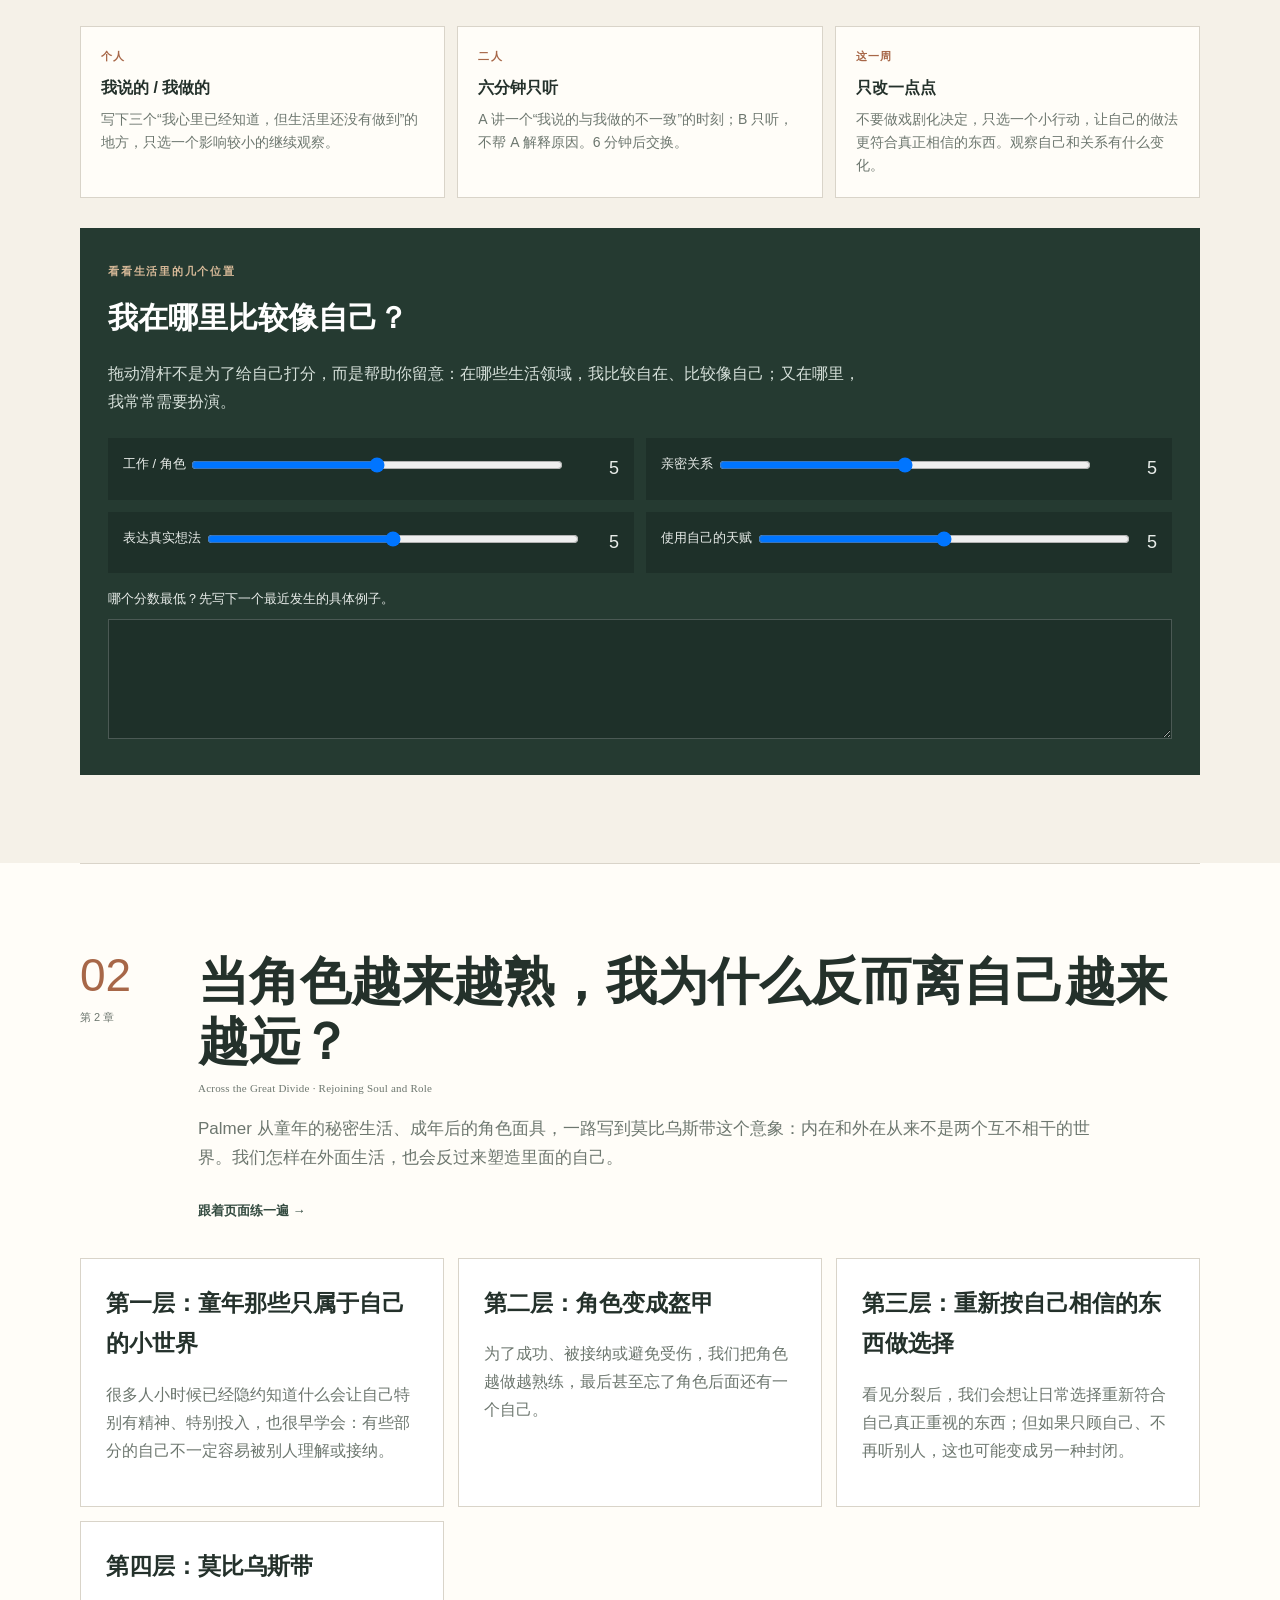
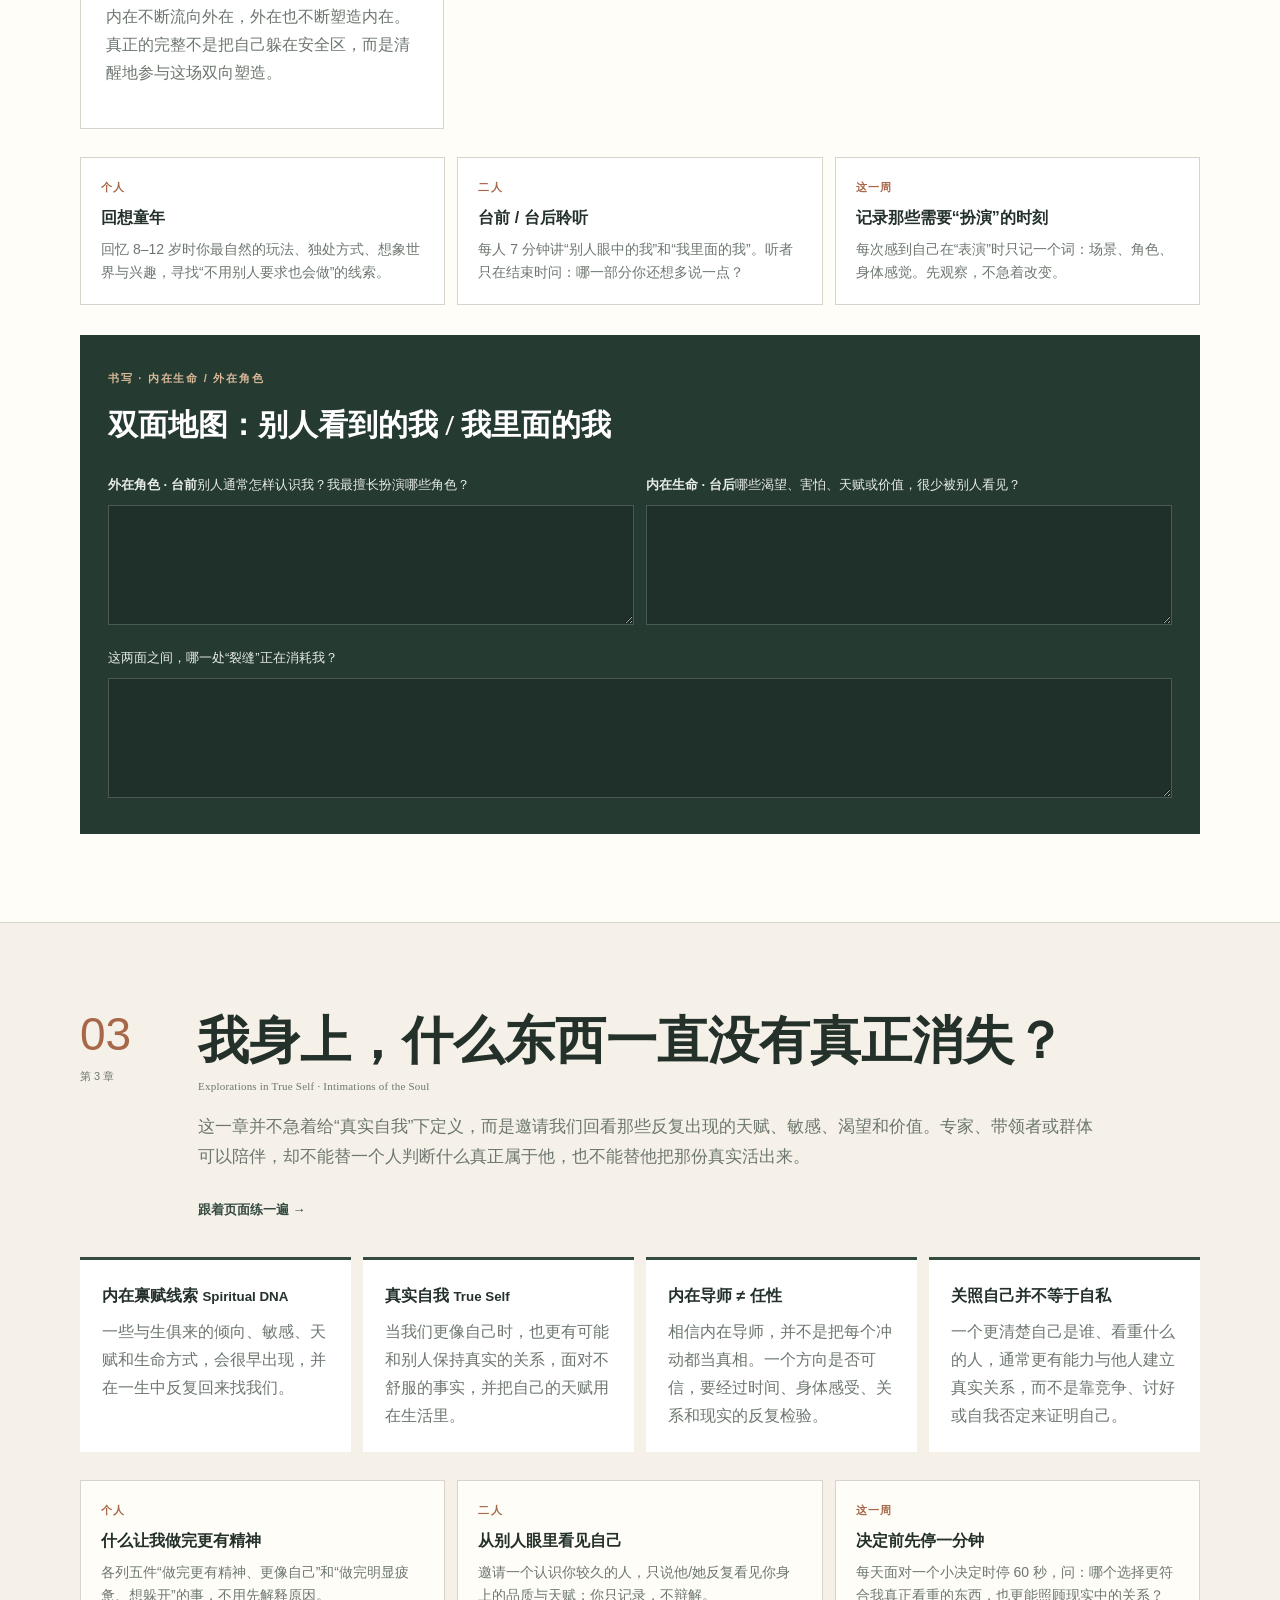
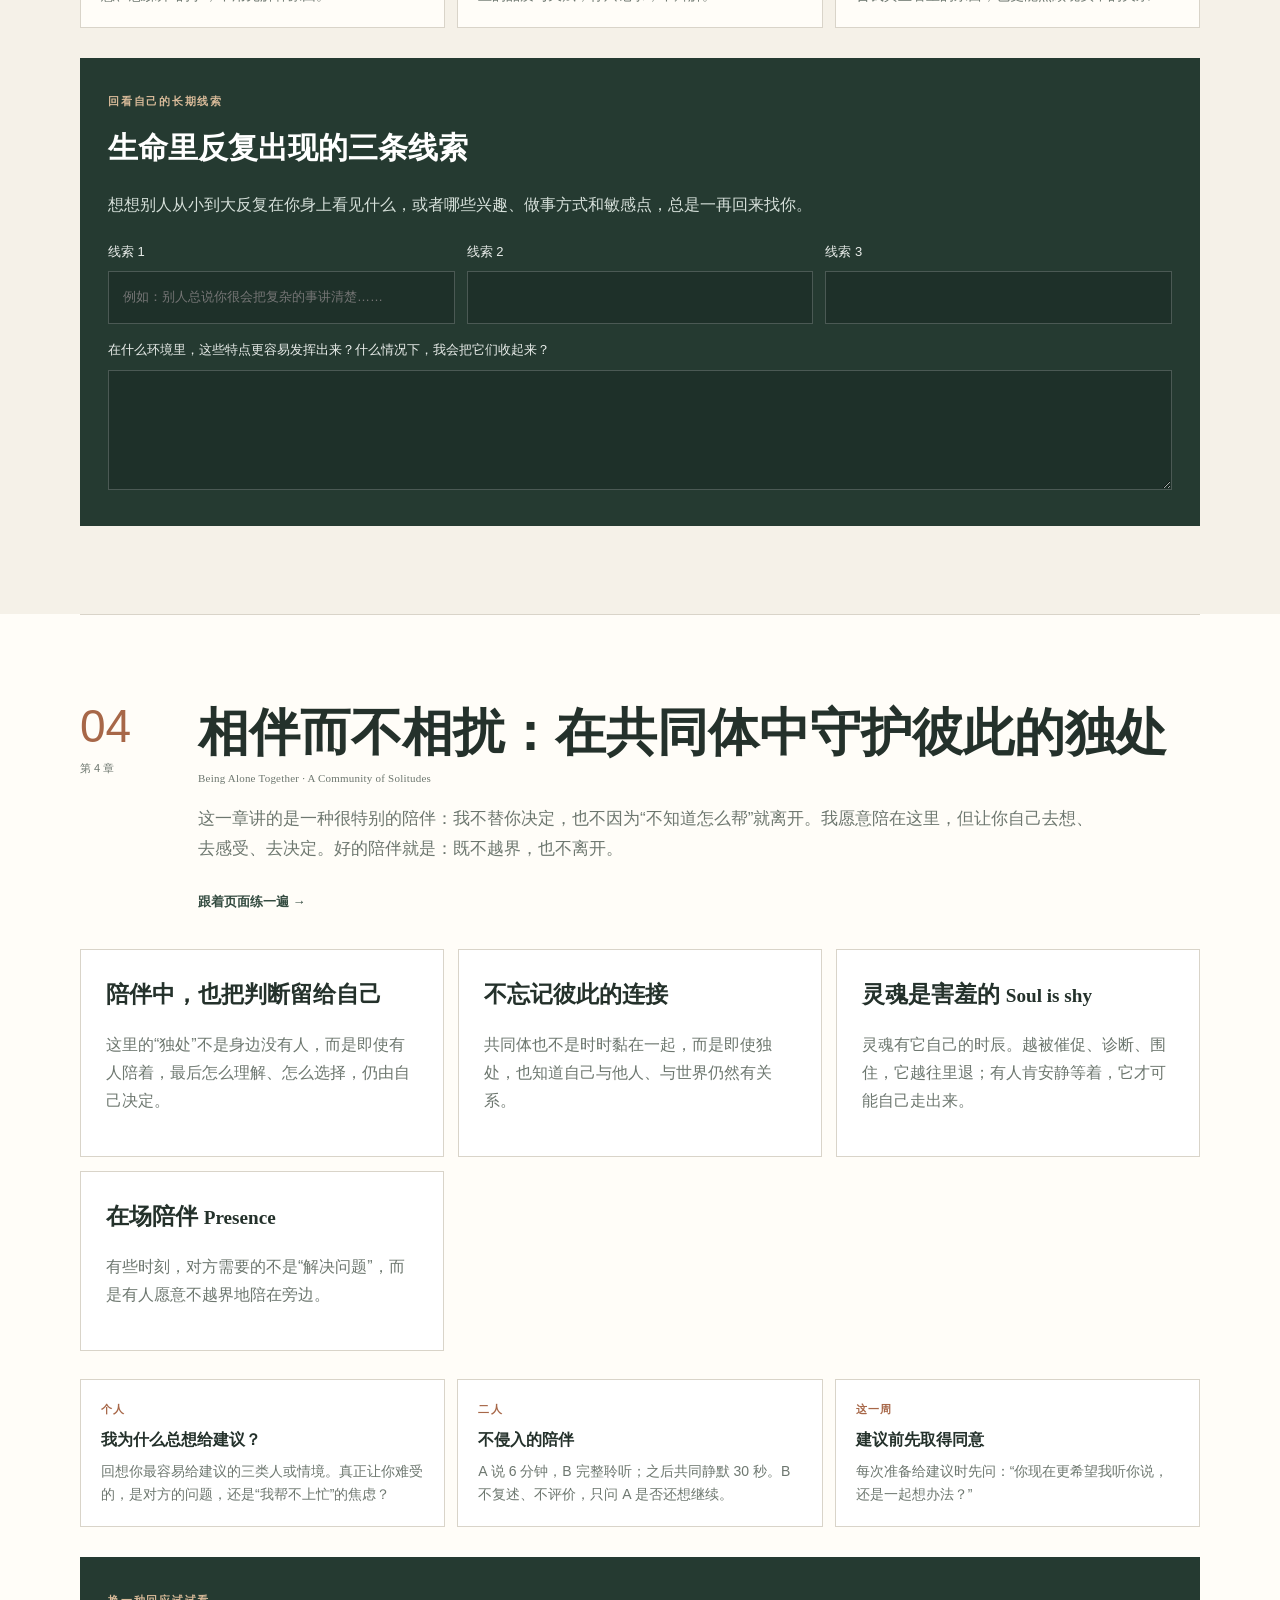
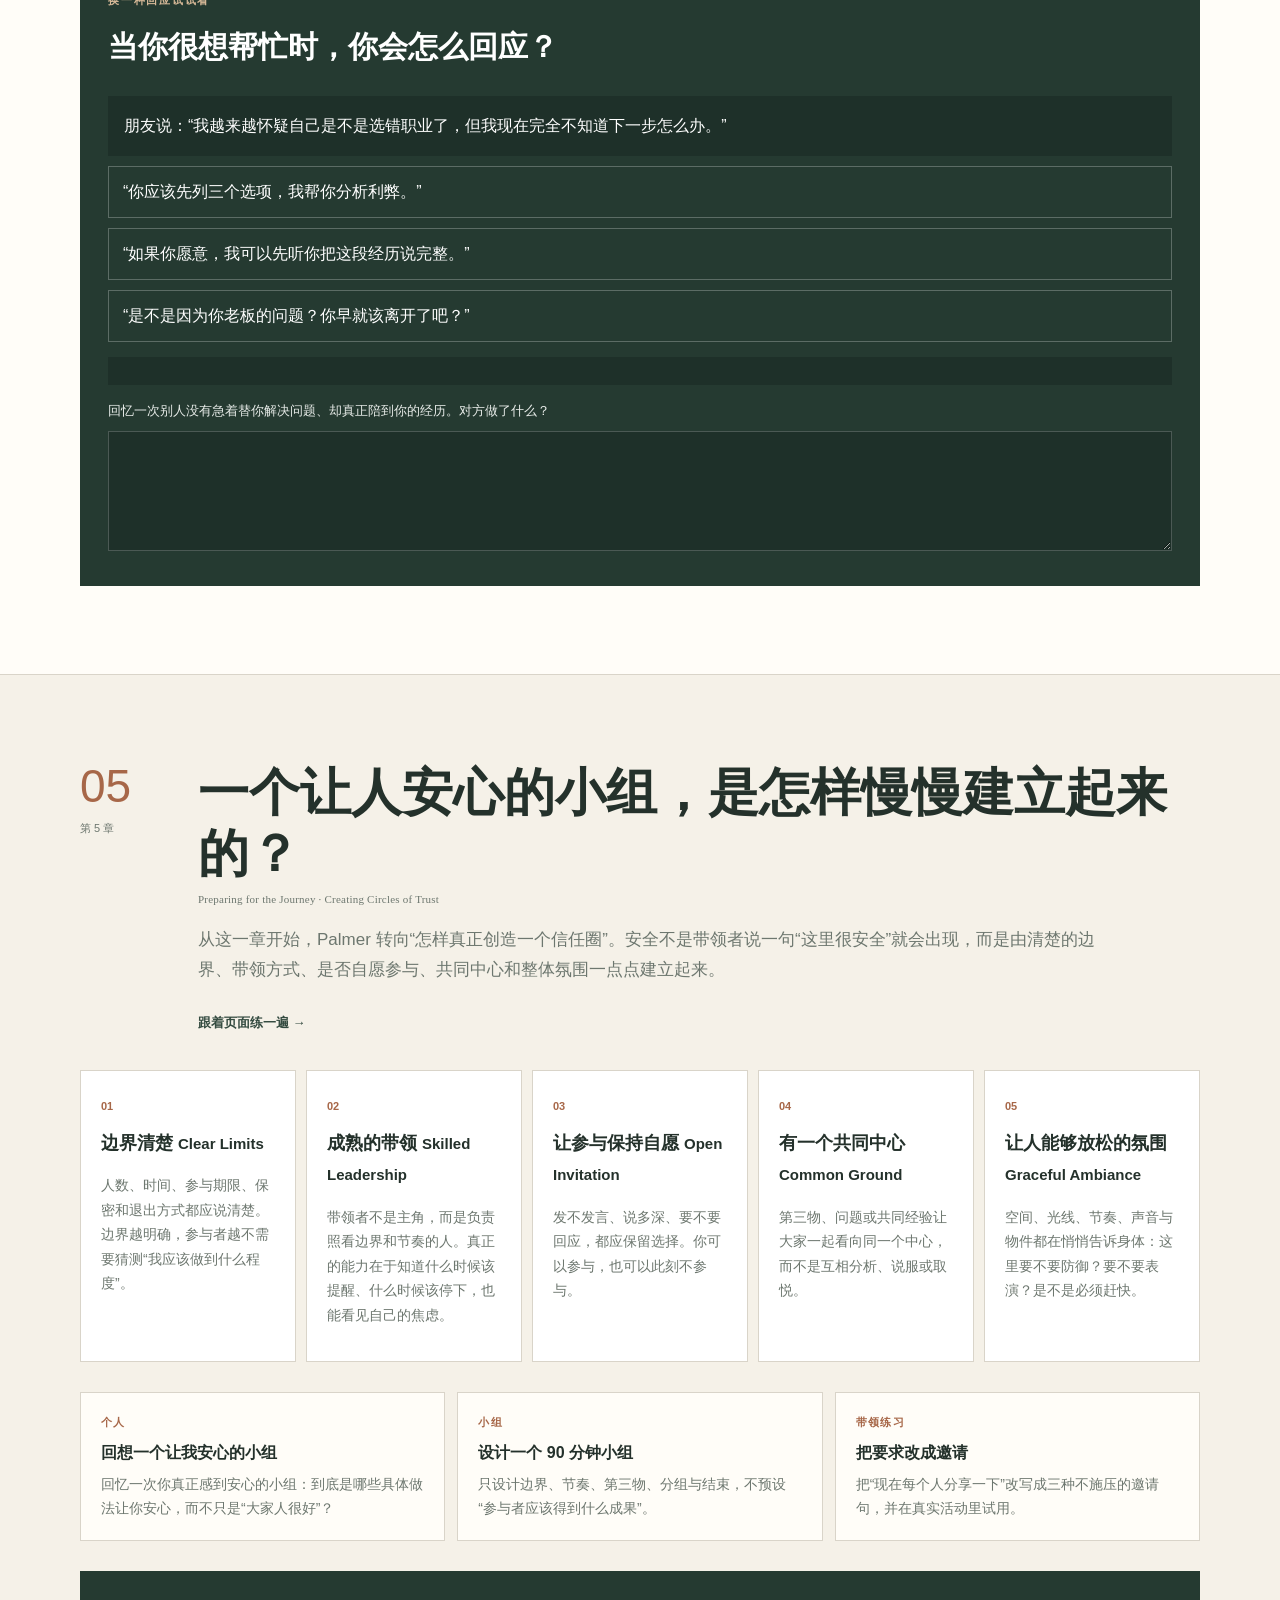
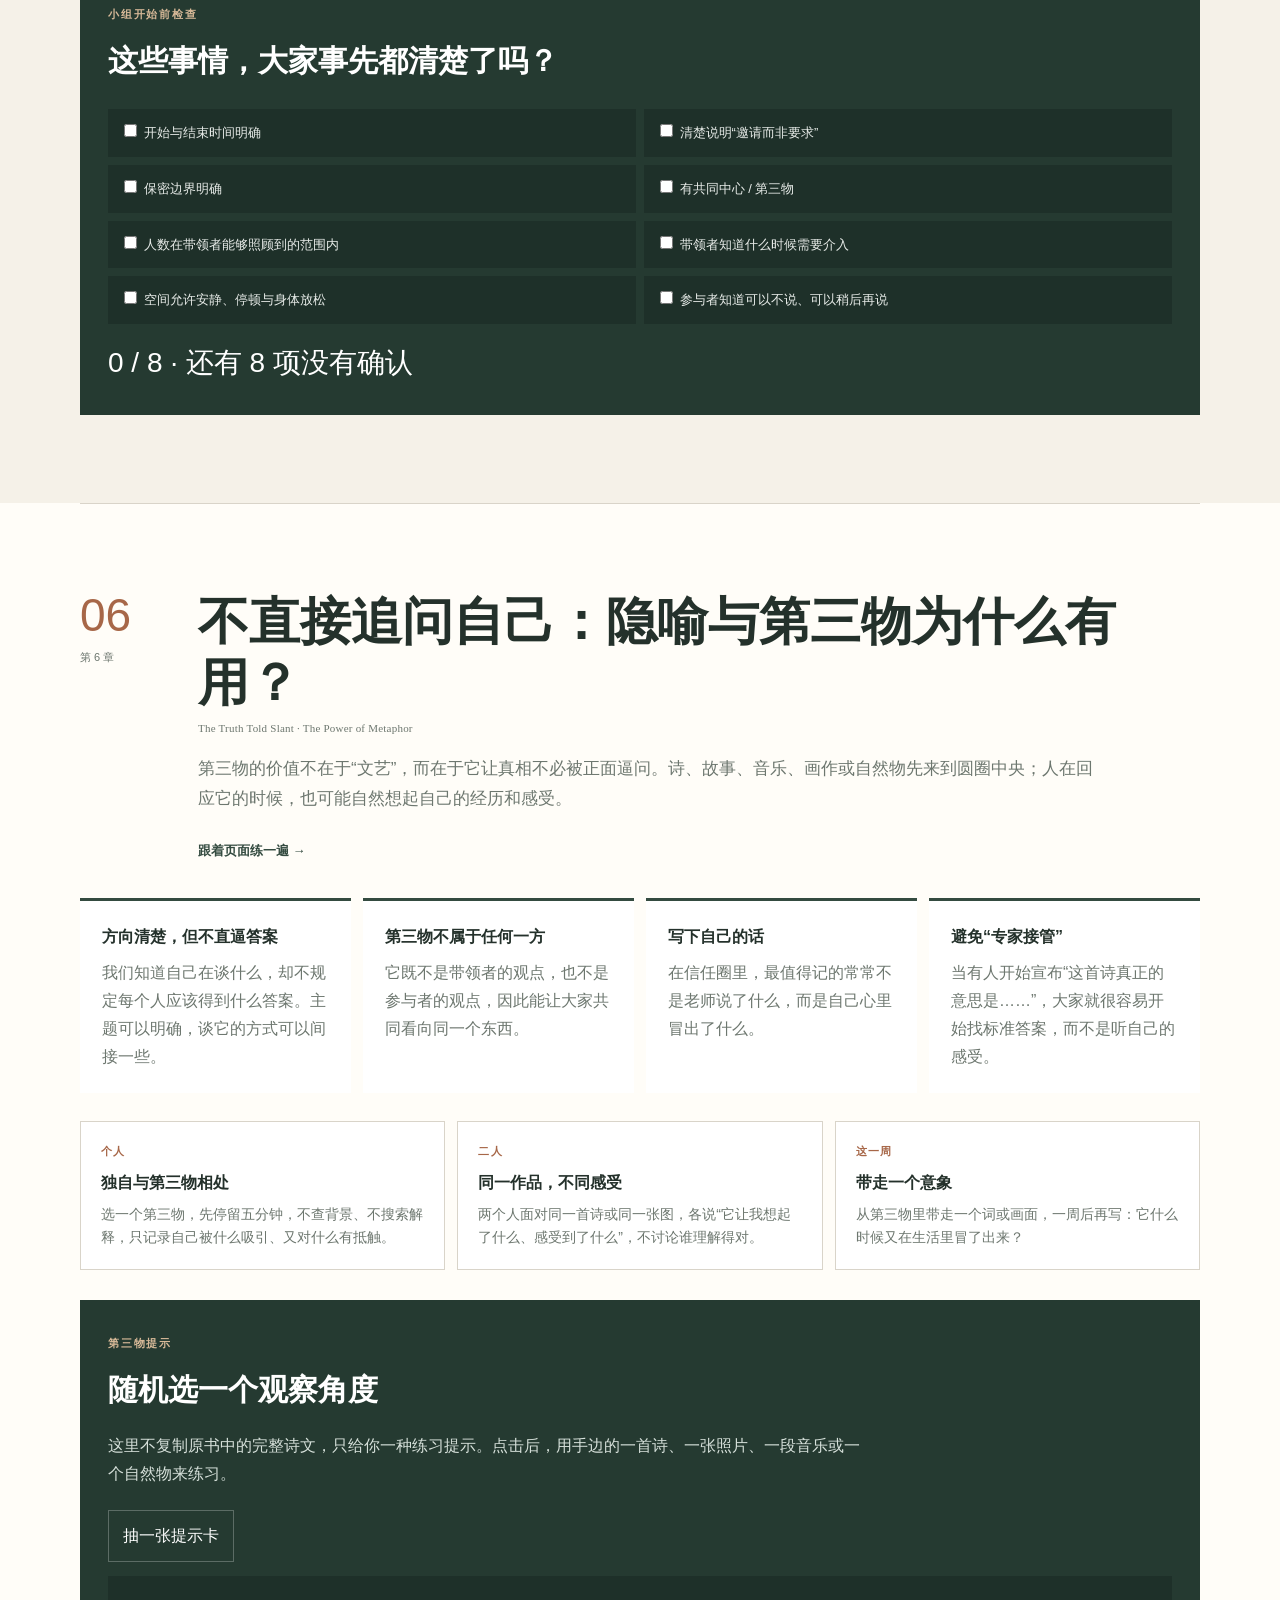
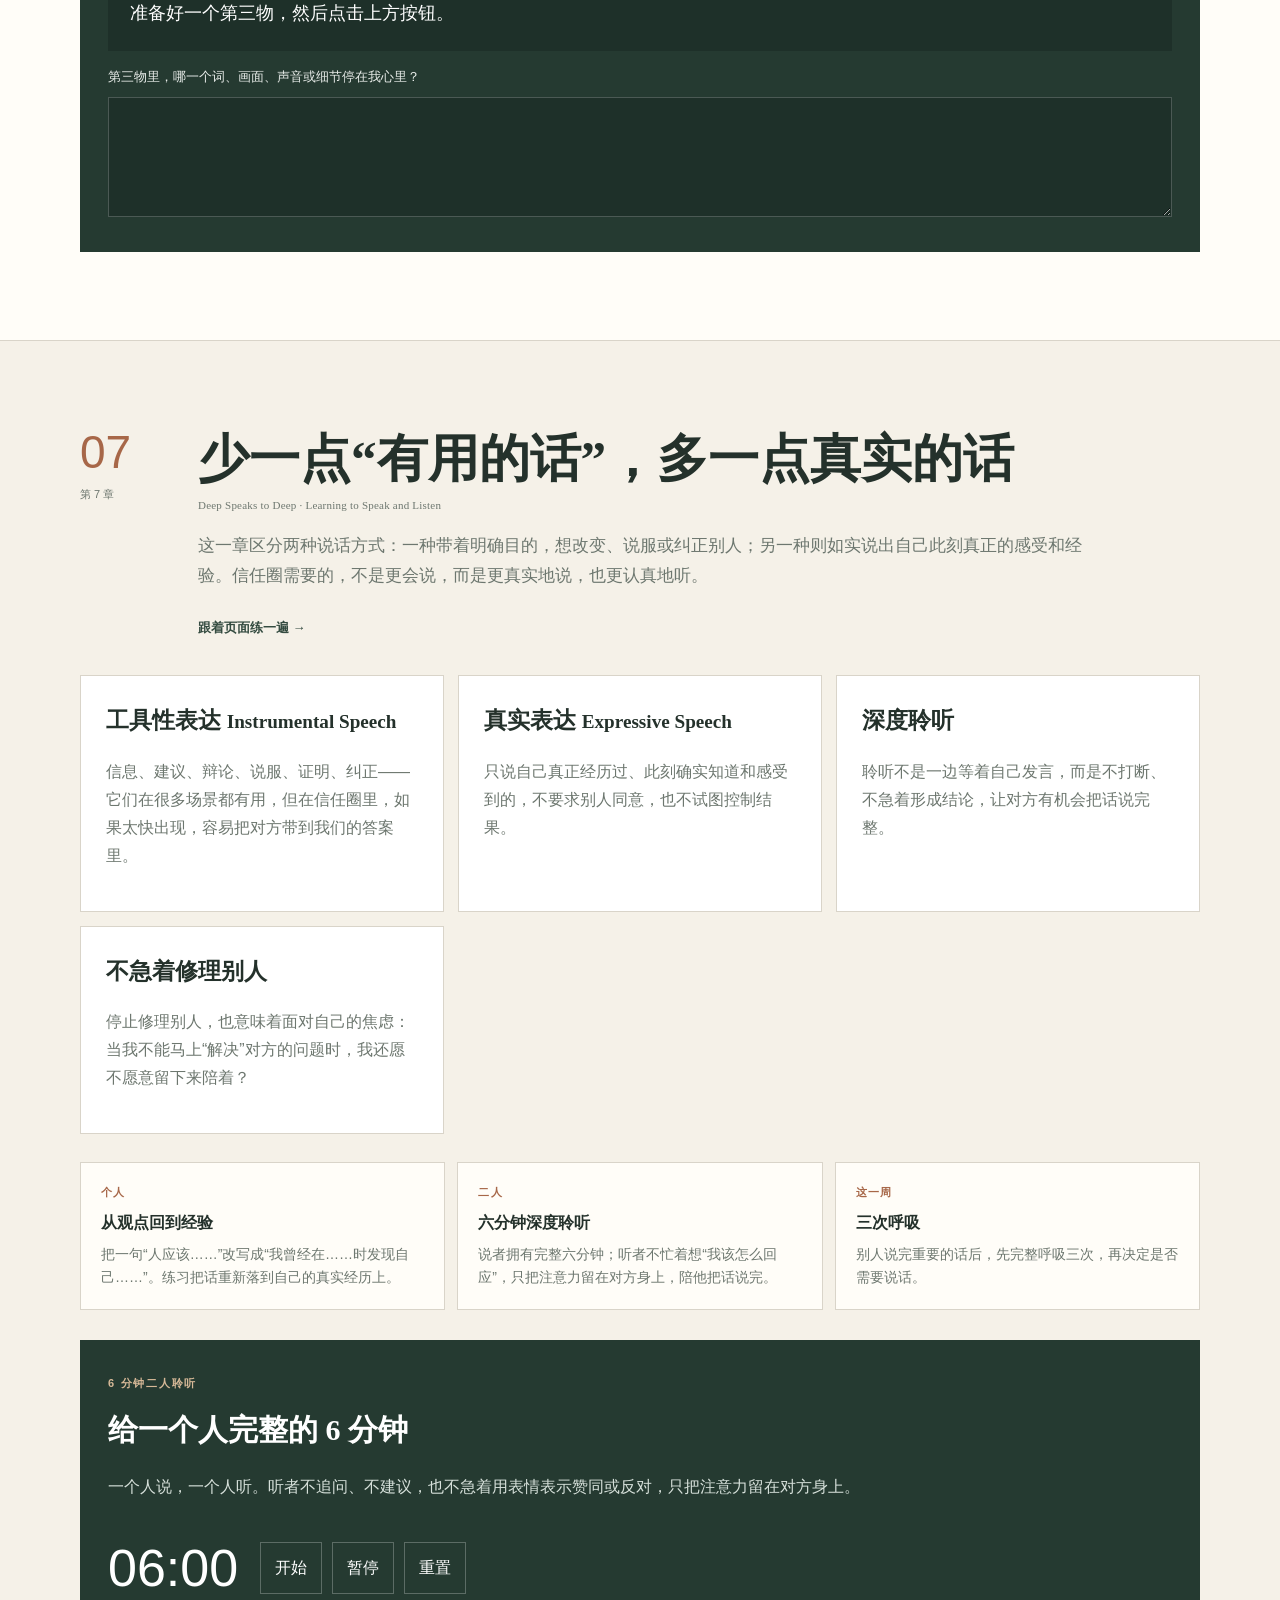
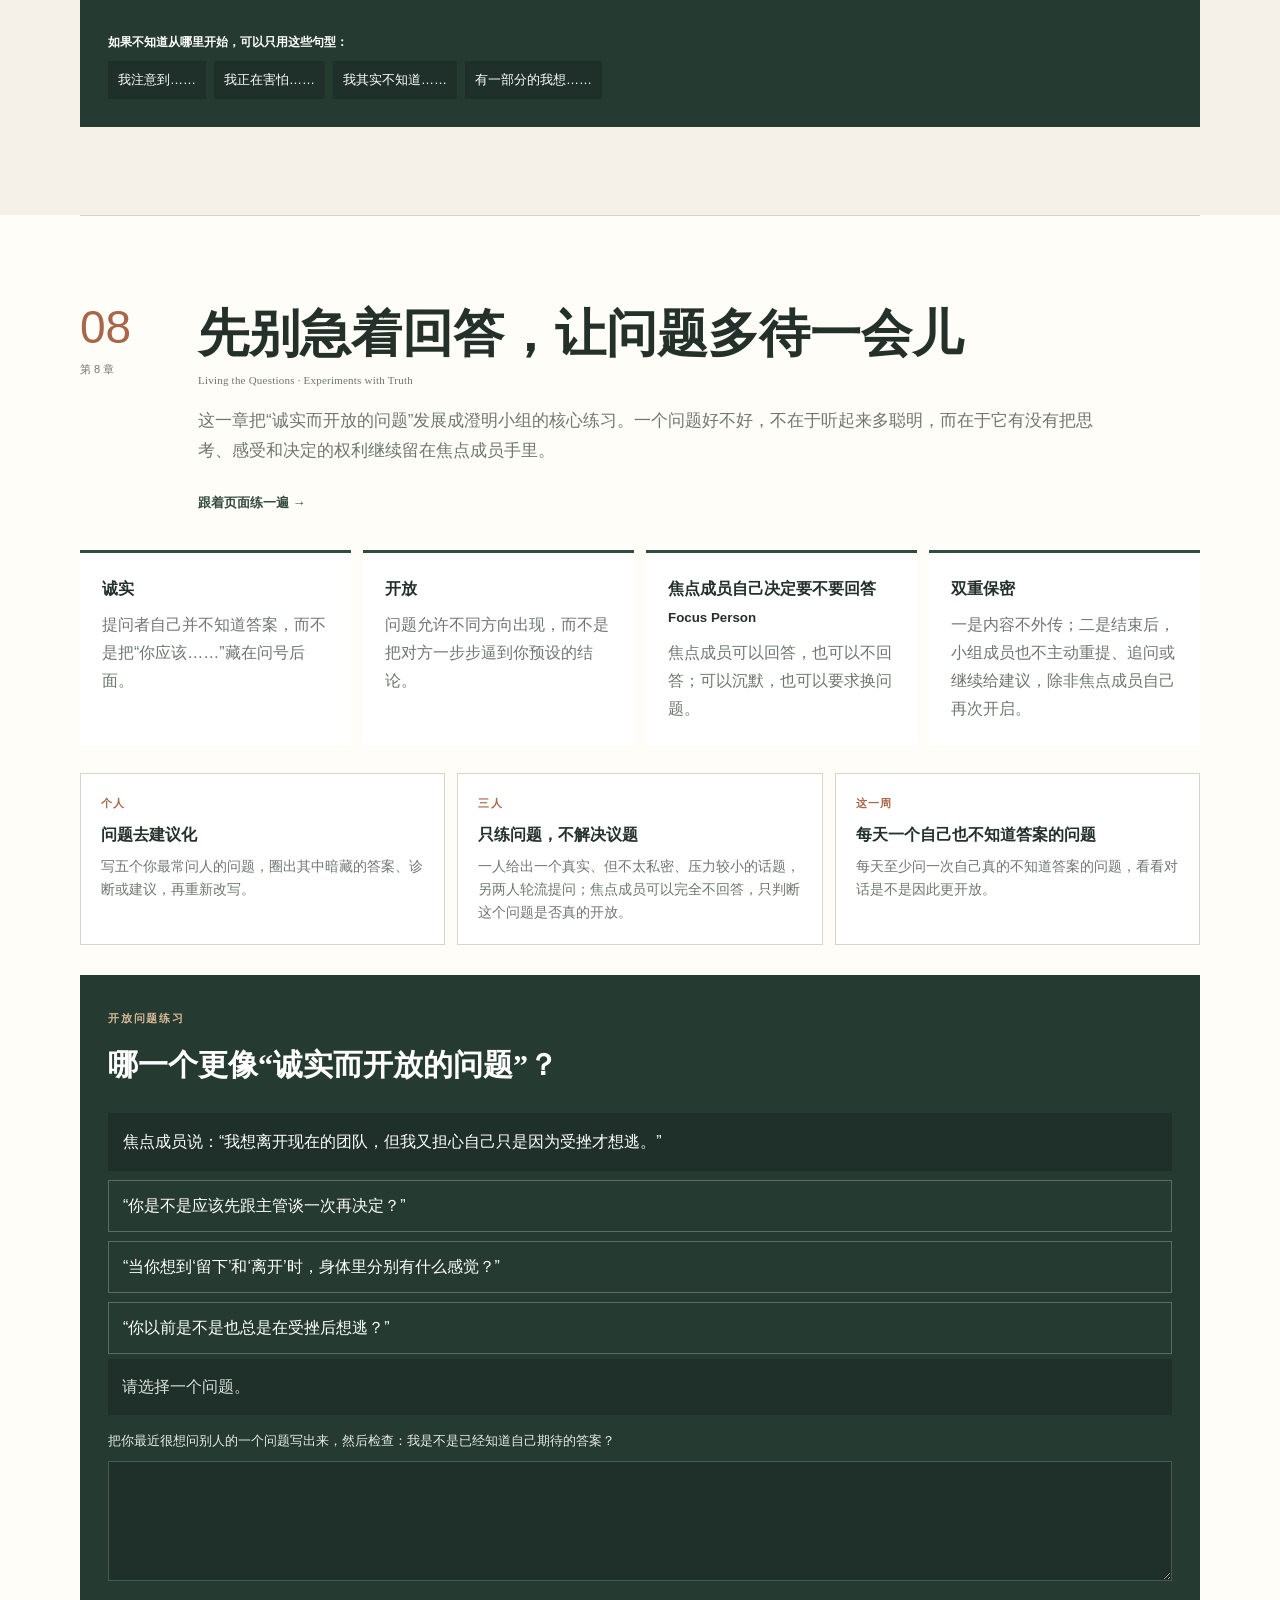
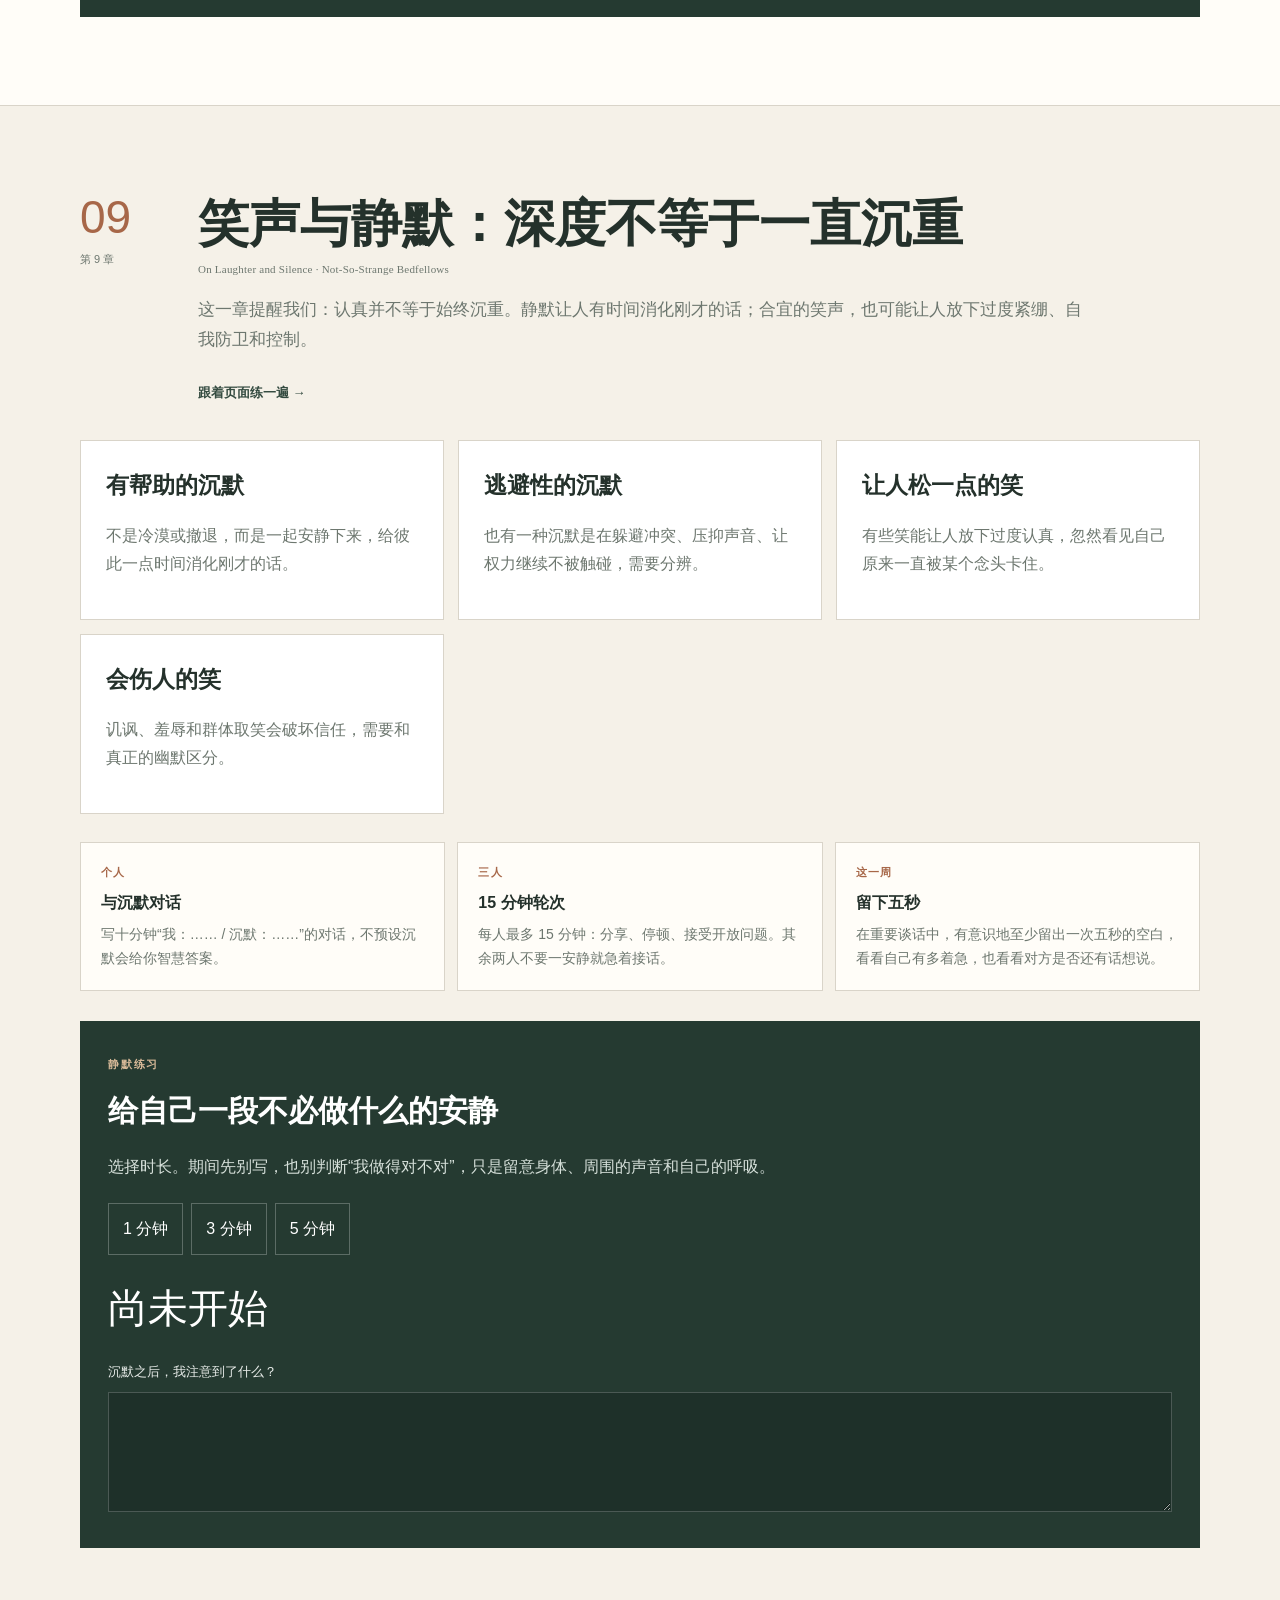
==== commit 69e7a69f: "Refine hero hierarchy and Chinese readability" ====
--- a/chapters.html
+++ b/chapters.html
@@ -21,7 +21,7 @@
     </nav>
     <div class="wrap chapter-hero-copy">
       <div class="eyebrow">《A Hidden Wholeness》· 逐章深读</div>
-      <h1>一章一章读，<br>也一章一章放回自己的生活里。</h1>
+      <h1>一章一章读，也一章一章放回生活里。</h1>
       <p>每章都会先说明它在全书中的作用，再拆解主要内容，最后给出个人、小组和网页练习。重点不是背下 Palmer 的说法，而是看懂这一章在谈什么，再试着放进自己的生活和关系里。</p>
       <div class="hero-note">建议节奏：每章 1 周。先读，再练，再回到日常里试一试；不要一次做完所有练习。</div>
     </div>
--- a/styles.css
+++ b/styles.css
@@ -39,15 +39,15 @@
 .nav a{color:var(--ink);text-decoration:none;font-size:14px}
 .hero-inner{padding:8vh 0 11vh;position:relative;z-index:2}
 .eyebrow,.section-kicker{font-size:12px;letter-spacing:.18em;font-weight:700;color:var(--deep);text-transform:uppercase}
-.hero h1{font-family:"Songti SC","STSong","Noto Serif CJK SC",serif;font-size:clamp(50px,7.5vw,96px);line-height:1.08;letter-spacing:-.045em;margin:22px 0 28px;max-width:860px;font-weight:600}
-.lead{font-size:18px;max-width:680px;color:#314039}
+.hero h1{font-family:"Songti SC","STSong","Noto Serif CJK SC",serif;font-size:clamp(44px,5.8vw,72px);line-height:1.12;letter-spacing:-.035em;margin:22px 0 24px;max-width:12ch;font-weight:600;text-wrap:balance}
+.lead{font-size:18px;max-width:720px;color:#314039;text-wrap:pretty}
 .hero-actions{display:flex;gap:12px;margin-top:34px}
 .btn{display:inline-flex;align-items:center;justify-content:center;border-radius:999px;padding:13px 23px;border:1px solid transparent;text-decoration:none;font-size:15px;cursor:pointer}
 .primary{background:var(--ink);color:white}
 .ghost{background:rgba(255,255,255,.28);border-color:rgba(36,49,43,.28);color:var(--ink)}
 .hero-note{margin-top:16px;font-size:13px;color:#4f5d55}
 .section{padding:110px 0}
-.section h2{font-family:"Songti SC","STSong",serif;font-size:clamp(36px,5vw,58px);line-height:1.25;margin:18px 0 42px;font-weight:600;letter-spacing:-.03em}
+.section h2{font-family:"Songti SC","STSong",serif;font-size:clamp(34px,4vw,50px);line-height:1.3;margin:18px 0 38px;font-weight:600;letter-spacing:-.025em;max-width:18ch;text-wrap:balance}
 .intro-grid{display:grid;grid-template-columns:1.5fr .8fr;gap:70px;align-items:start}
 .intro-copy{font-size:19px}.intro-copy p{margin-top:0;margin-bottom:28px}
 .quote-card{background:var(--paper);padding:34px;border-radius:4px}
@@ -90,7 +90,7 @@
 .resource small{color:var(--rust);letter-spacing:.14em;font-weight:700}
 .resource h3{font-family:"Songti SC",serif;font-size:28px;margin:18px 0 10px}.resource p{color:var(--muted)}
 .closing{padding:110px 0;background:#b9c3b4}
-.closing p{font-size:16px}.closing h2{font-family:"Songti SC",serif;font-size:clamp(38px,5vw,64px);line-height:1.35;margin:12px 0 32px;font-weight:600}
+.closing p{font-size:16px}.closing h2{font-family:"Songti SC",serif;font-size:clamp(36px,4.2vw,52px);line-height:1.35;margin:12px 0 32px;font-weight:600;max-width:18ch;text-wrap:balance}
 footer{padding:26px 0;background:var(--ink);color:#cdd5d0;font-size:13px}
 .footer-inner{display:flex;justify-content:space-between}
 .pause-overlay{position:fixed;inset:0;background:rgba(28,40,34,.96);z-index:50;display:none;place-items:center;color:white}
@@ -114,8 +114,8 @@
 
 .subhero{background:linear-gradient(135deg,#d8ded2,#a9b7a9);min-height:58vh}
 .subhero-copy{padding:8vh 0 10vh}
-.subhero h1{font-family:"Songti SC","STSong",serif;font-size:clamp(48px,7vw,82px);line-height:1.15;letter-spacing:-.04em;margin:18px 0 24px;max-width:980px;font-weight:600}
-.subhero-copy>p{max-width:760px;font-size:19px;color:#34433b}
+.subhero h1{font-family:"Songti SC","STSong",serif;font-size:clamp(42px,5.5vw,64px);line-height:1.18;letter-spacing:-.03em;margin:18px 0 24px;max-width:16ch;font-weight:600;text-wrap:balance}
+.subhero-copy>p{max-width:760px;font-size:18px;color:#34433b;text-wrap:pretty}
 .inner-page .nav{padding:24px 0}
 .inner-page footer a{color:#dce3df}
 .notice{background:#f2ede2;border-left:4px solid var(--rust);padding:22px 26px;margin-bottom:46px}
--- a/chapters.css
+++ b/chapters.css
@@ -1,8 +1,8 @@
 :root{--chapter-night:#253a31;--chapter-sage:#9fb09f;--chapter-cream:#f4efe5;--chapter-warm:#b9885e}
 .chapter-hero{background:linear-gradient(135deg,#d9ddd3,#aab8aa 60%,#84998b);padding-bottom:64px}
 .chapter-hero-copy{padding:70px 0 38px}
-.chapter-hero h1{font-family:"Songti SC","STSong",serif;font-size:clamp(52px,7vw,86px);line-height:1.08;letter-spacing:-.04em;margin:18px 0 22px}
-.chapter-hero-copy>p{max-width:780px;font-size:18px;color:#334139}
+.chapter-hero h1{font-family:"Songti SC","STSong",serif;font-size:clamp(42px,5.5vw,66px);line-height:1.16;letter-spacing:-.03em;margin:18px 0 22px;max-width:16ch;text-wrap:balance}
+.chapter-hero-copy>p{max-width:780px;font-size:18px;color:#334139;text-wrap:pretty}
 .hero-note{margin-top:28px;display:inline-block;padding:12px 16px;background:rgba(255,255,255,.65);font-size:13px;color:#435148}
 .chapter-toc{display:grid;grid-template-columns:repeat(4,1fr);gap:10px}
 .chapter-toc a{border:1px solid var(--line);padding:18px;background:#fff;color:inherit;text-decoration:none;display:grid;grid-template-columns:38px 1fr;gap:3px 10px}
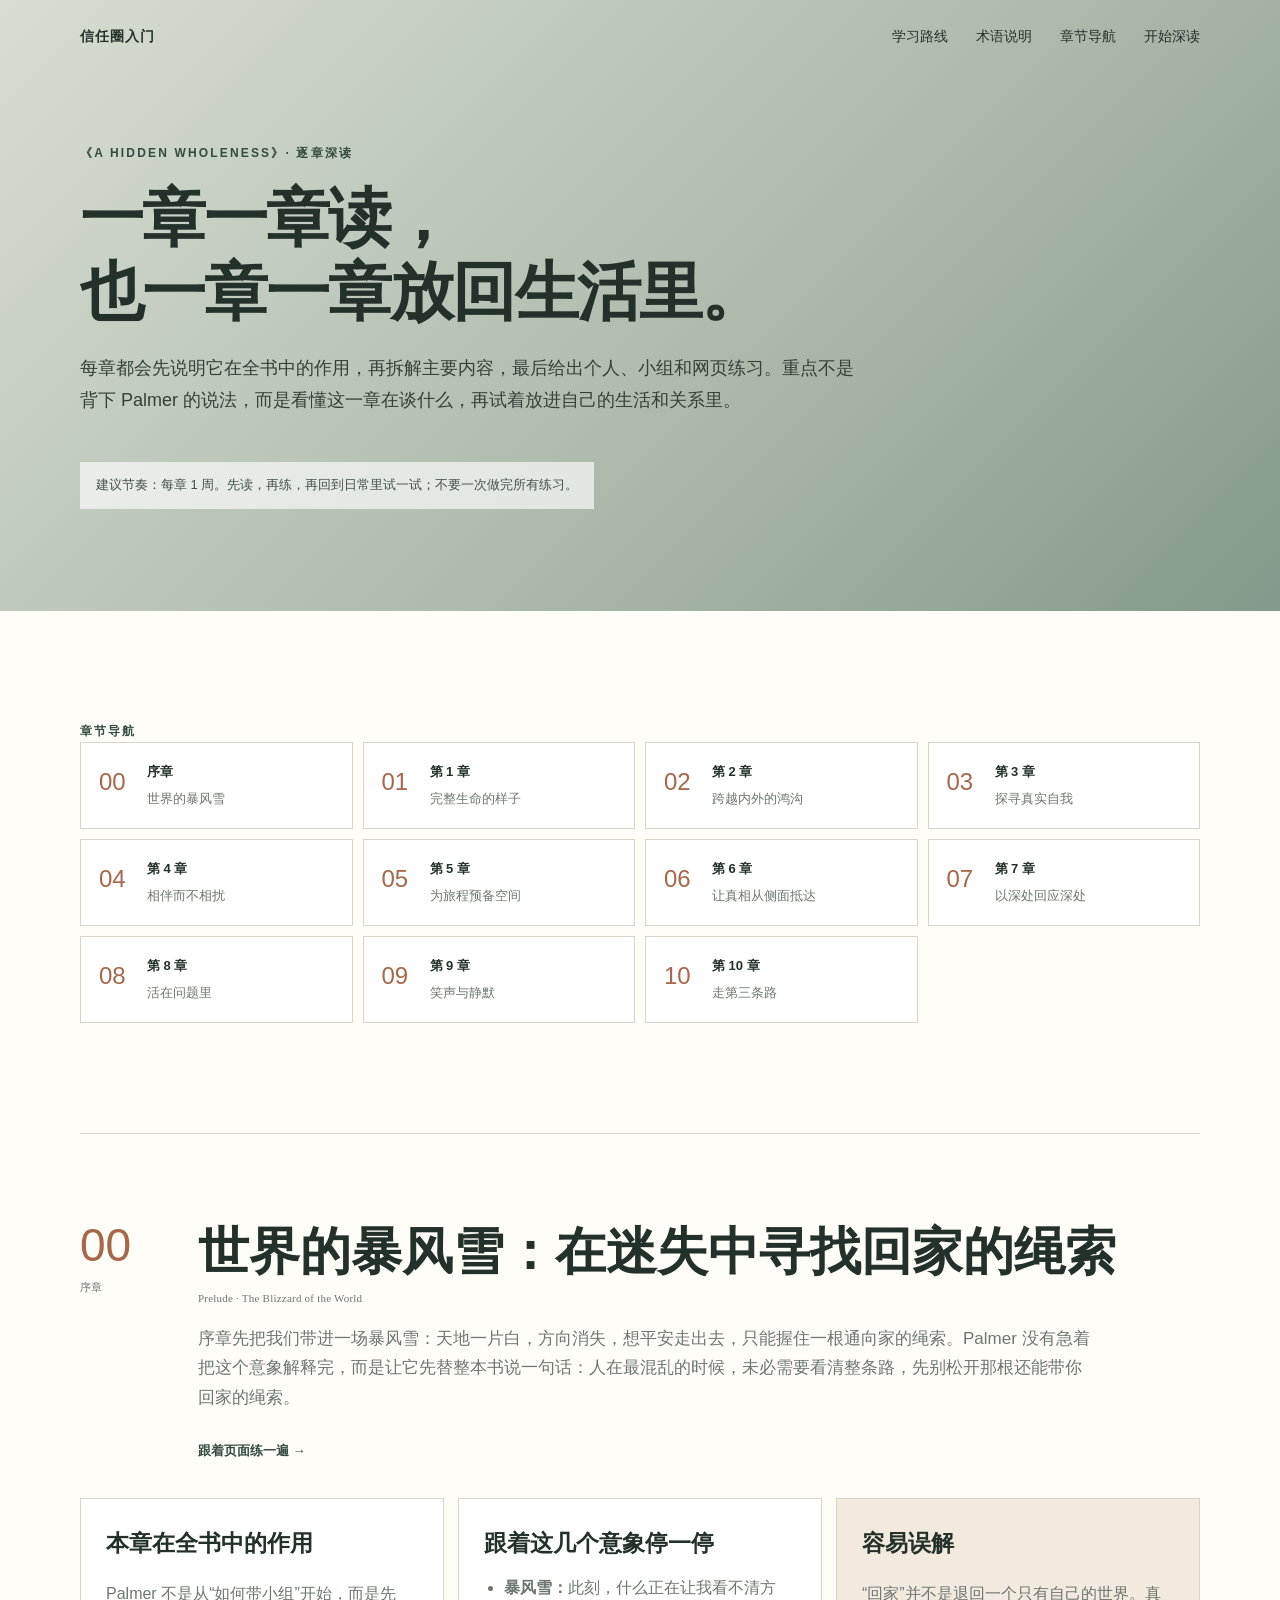
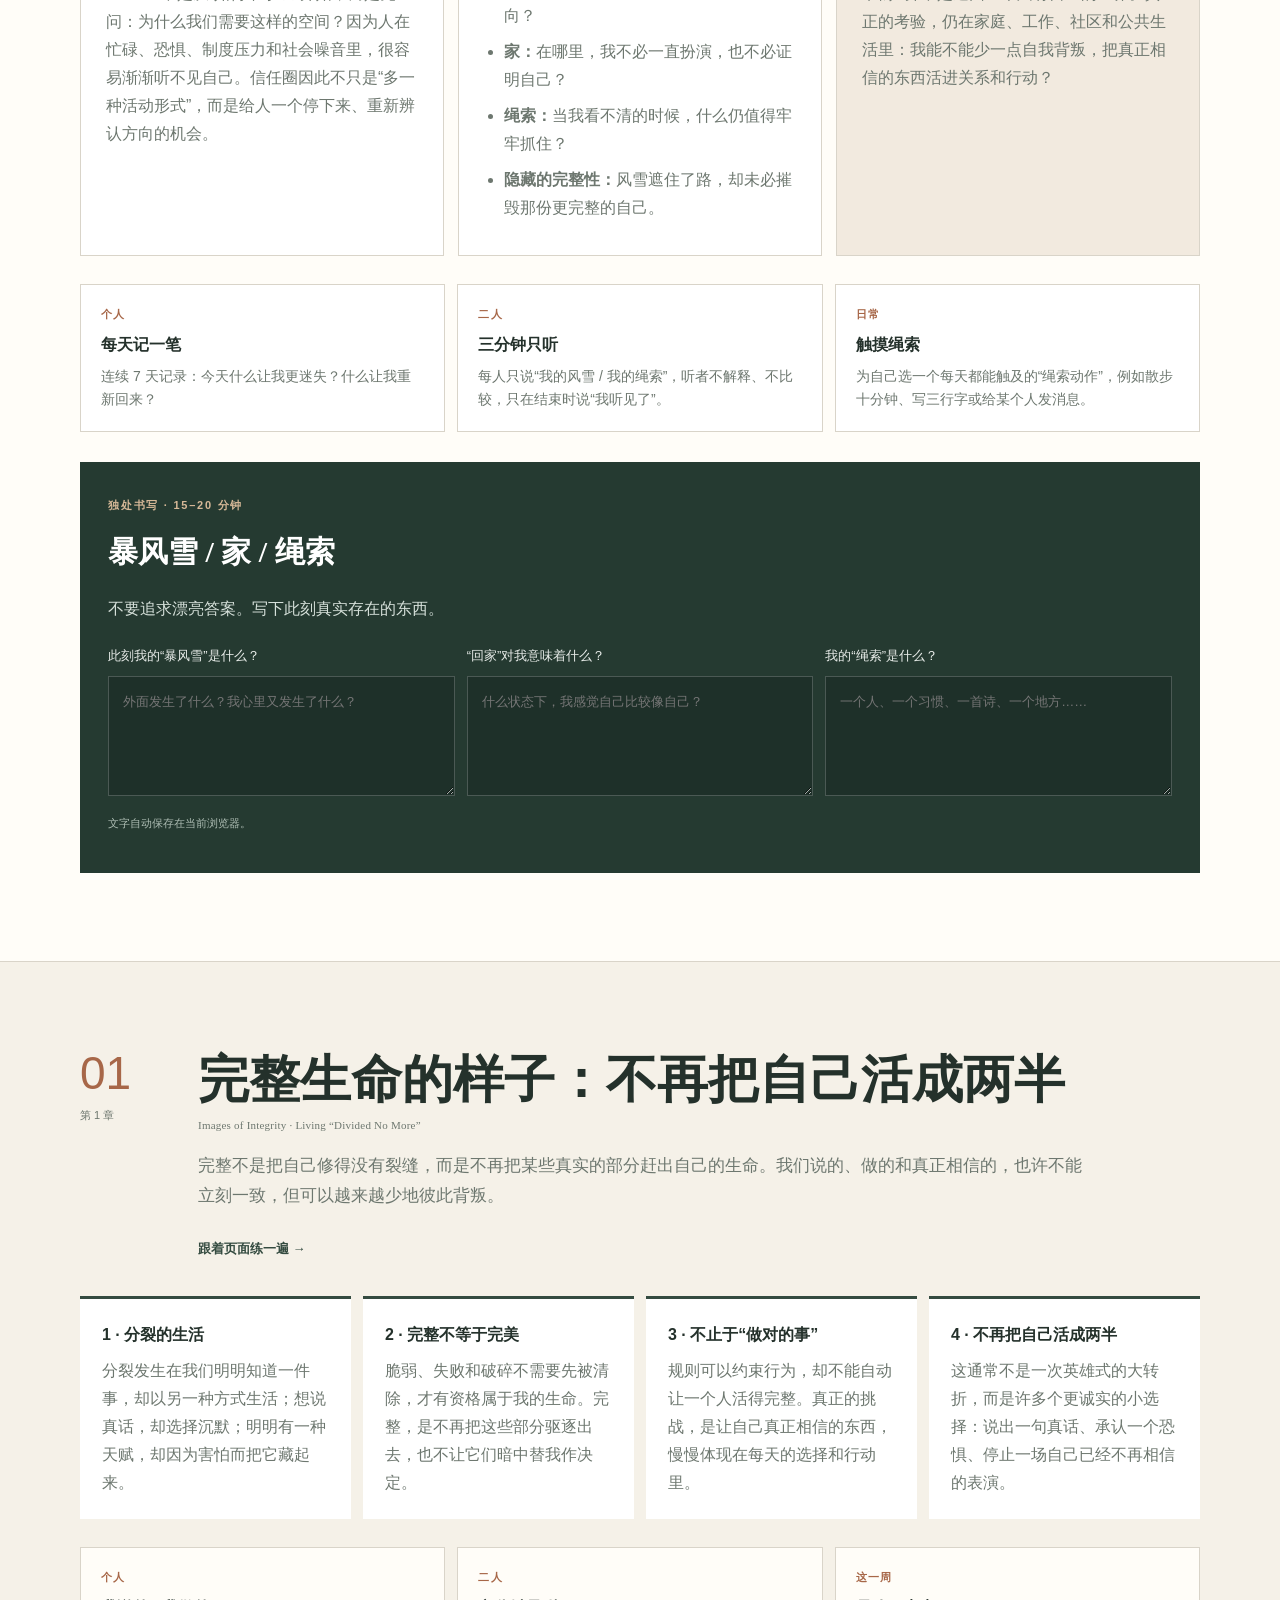
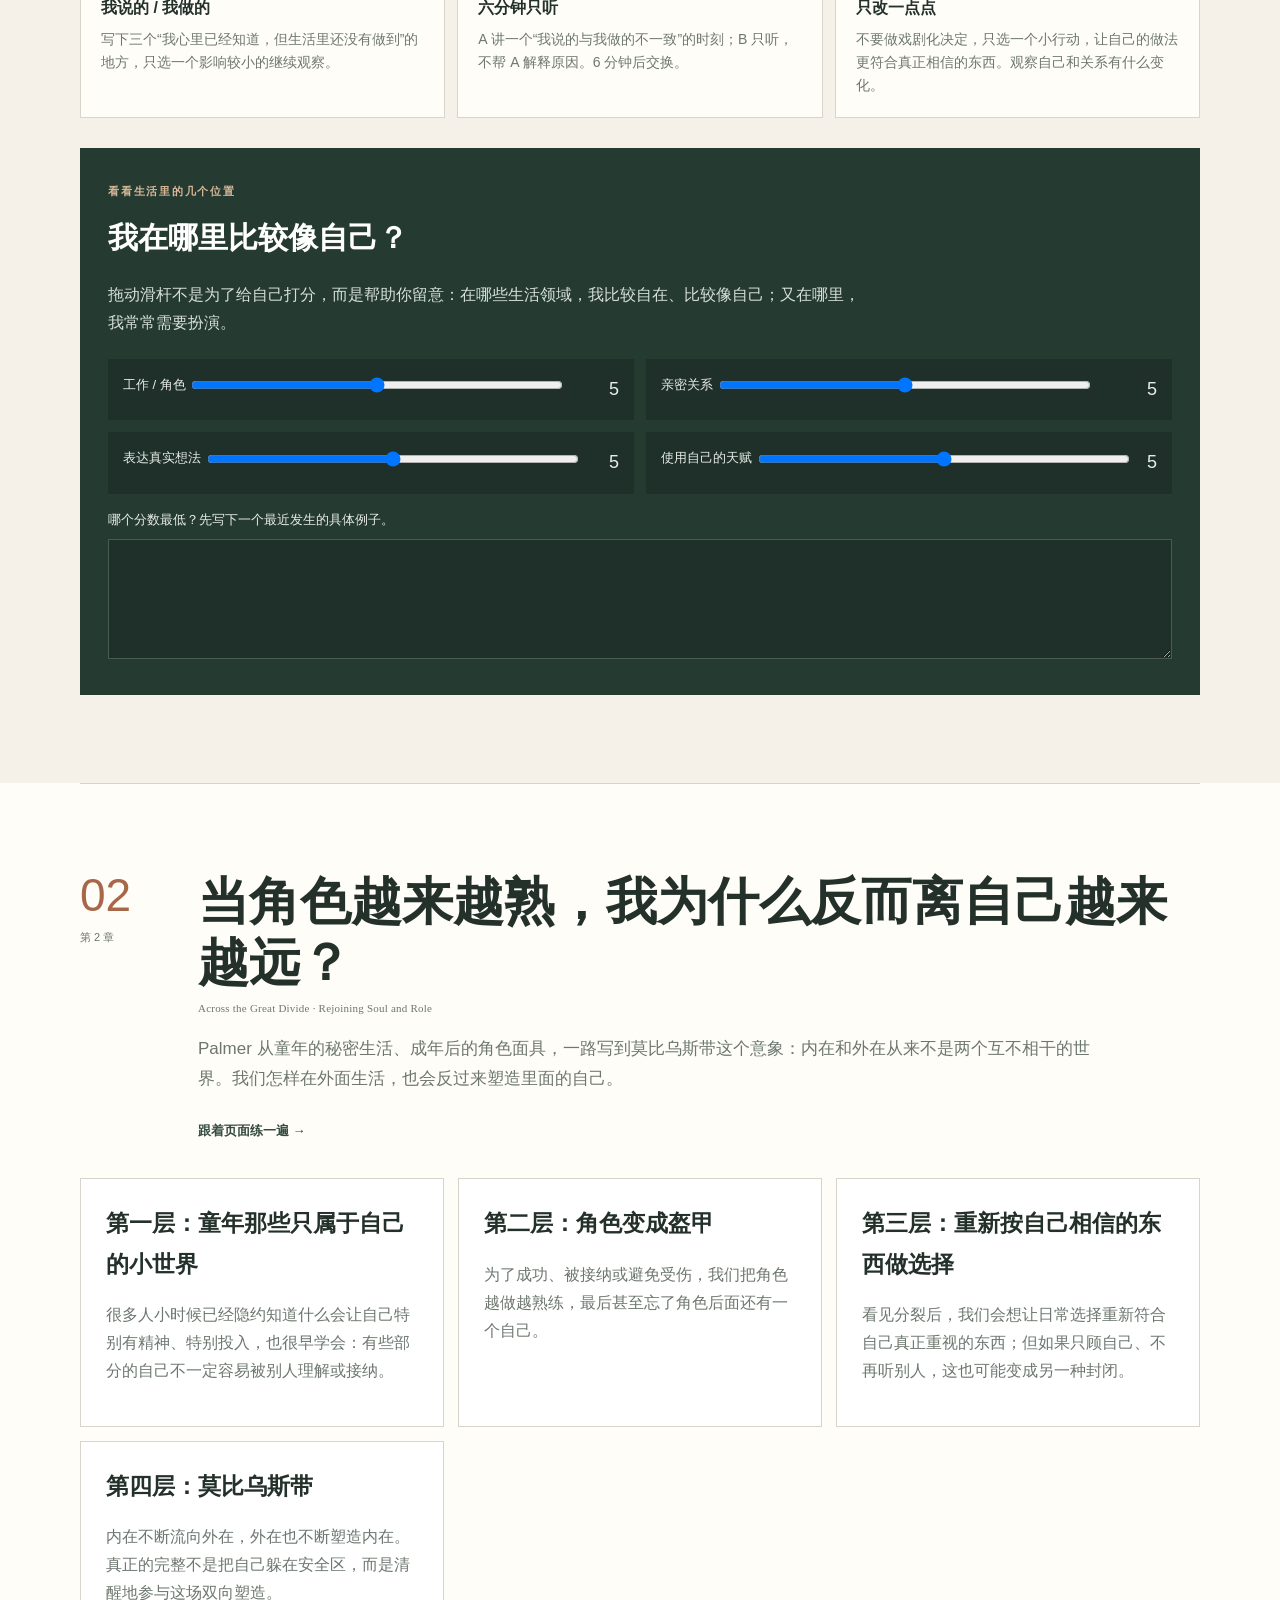
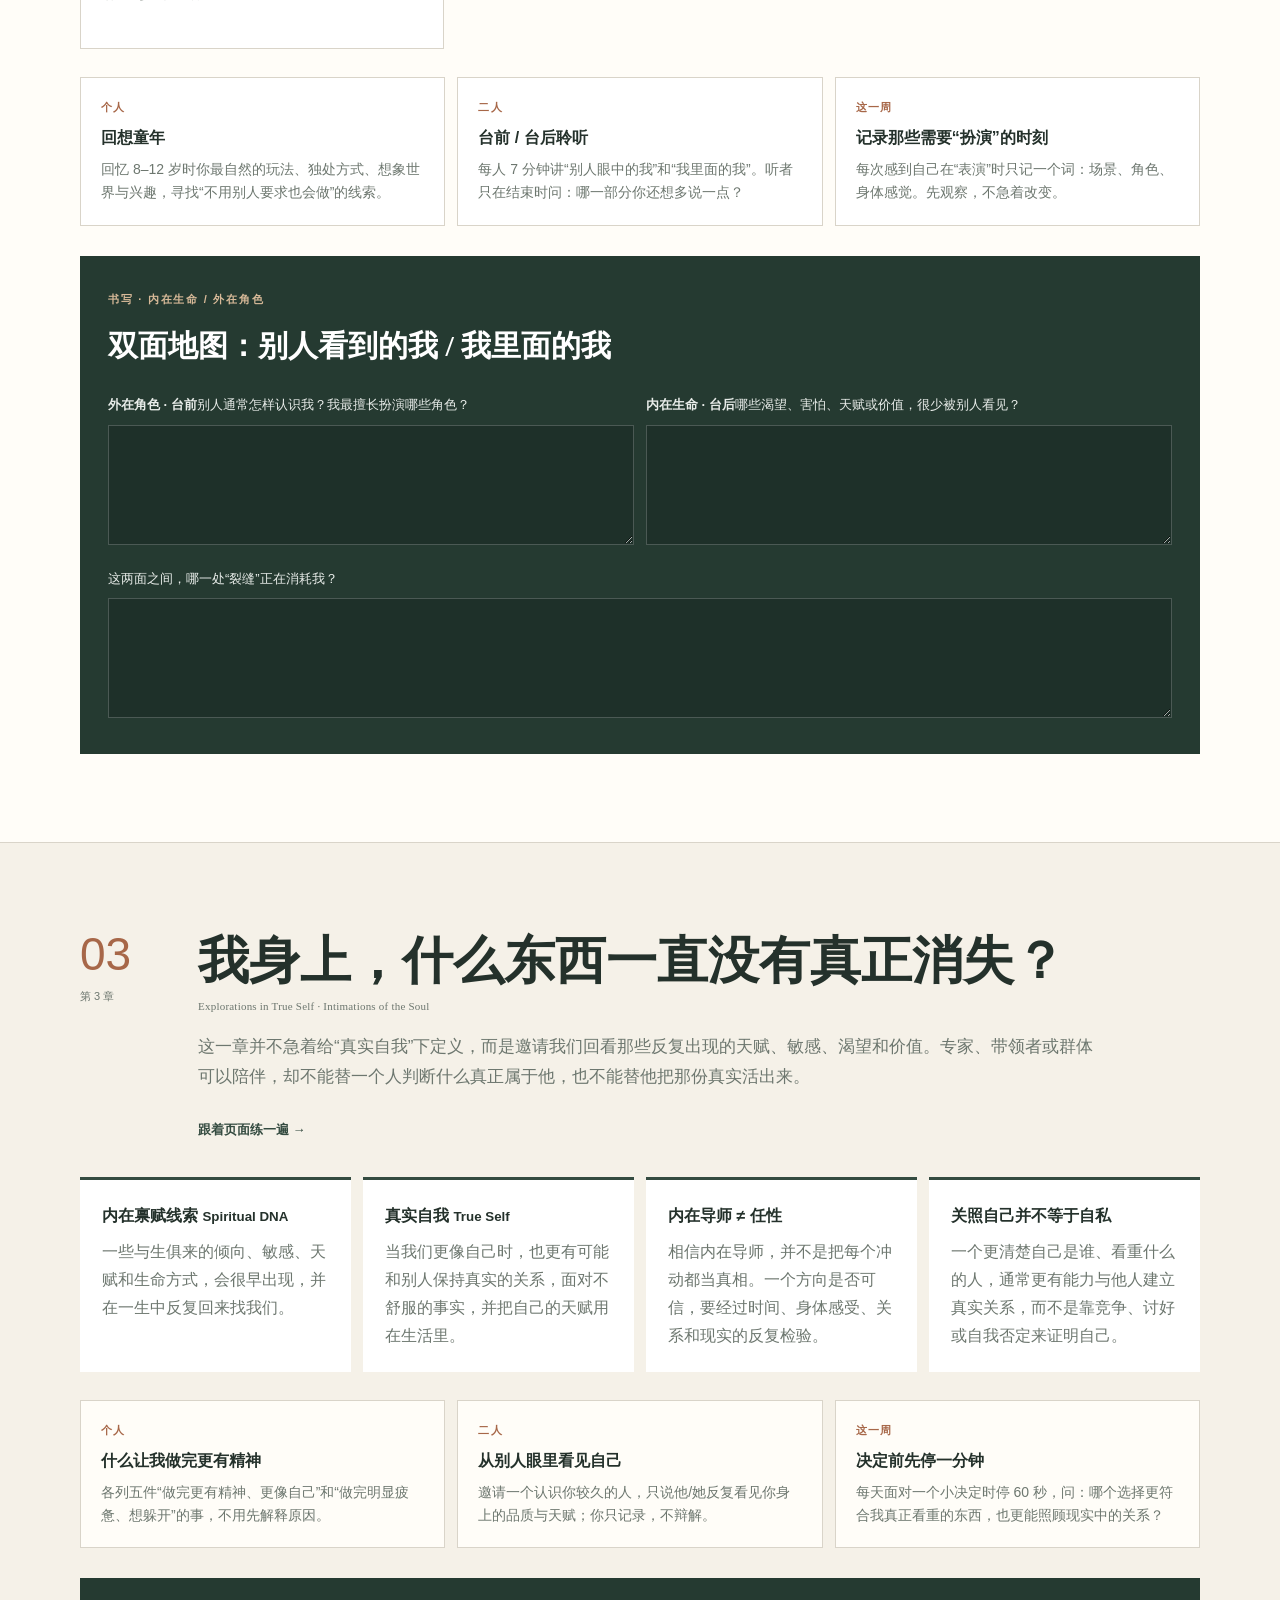
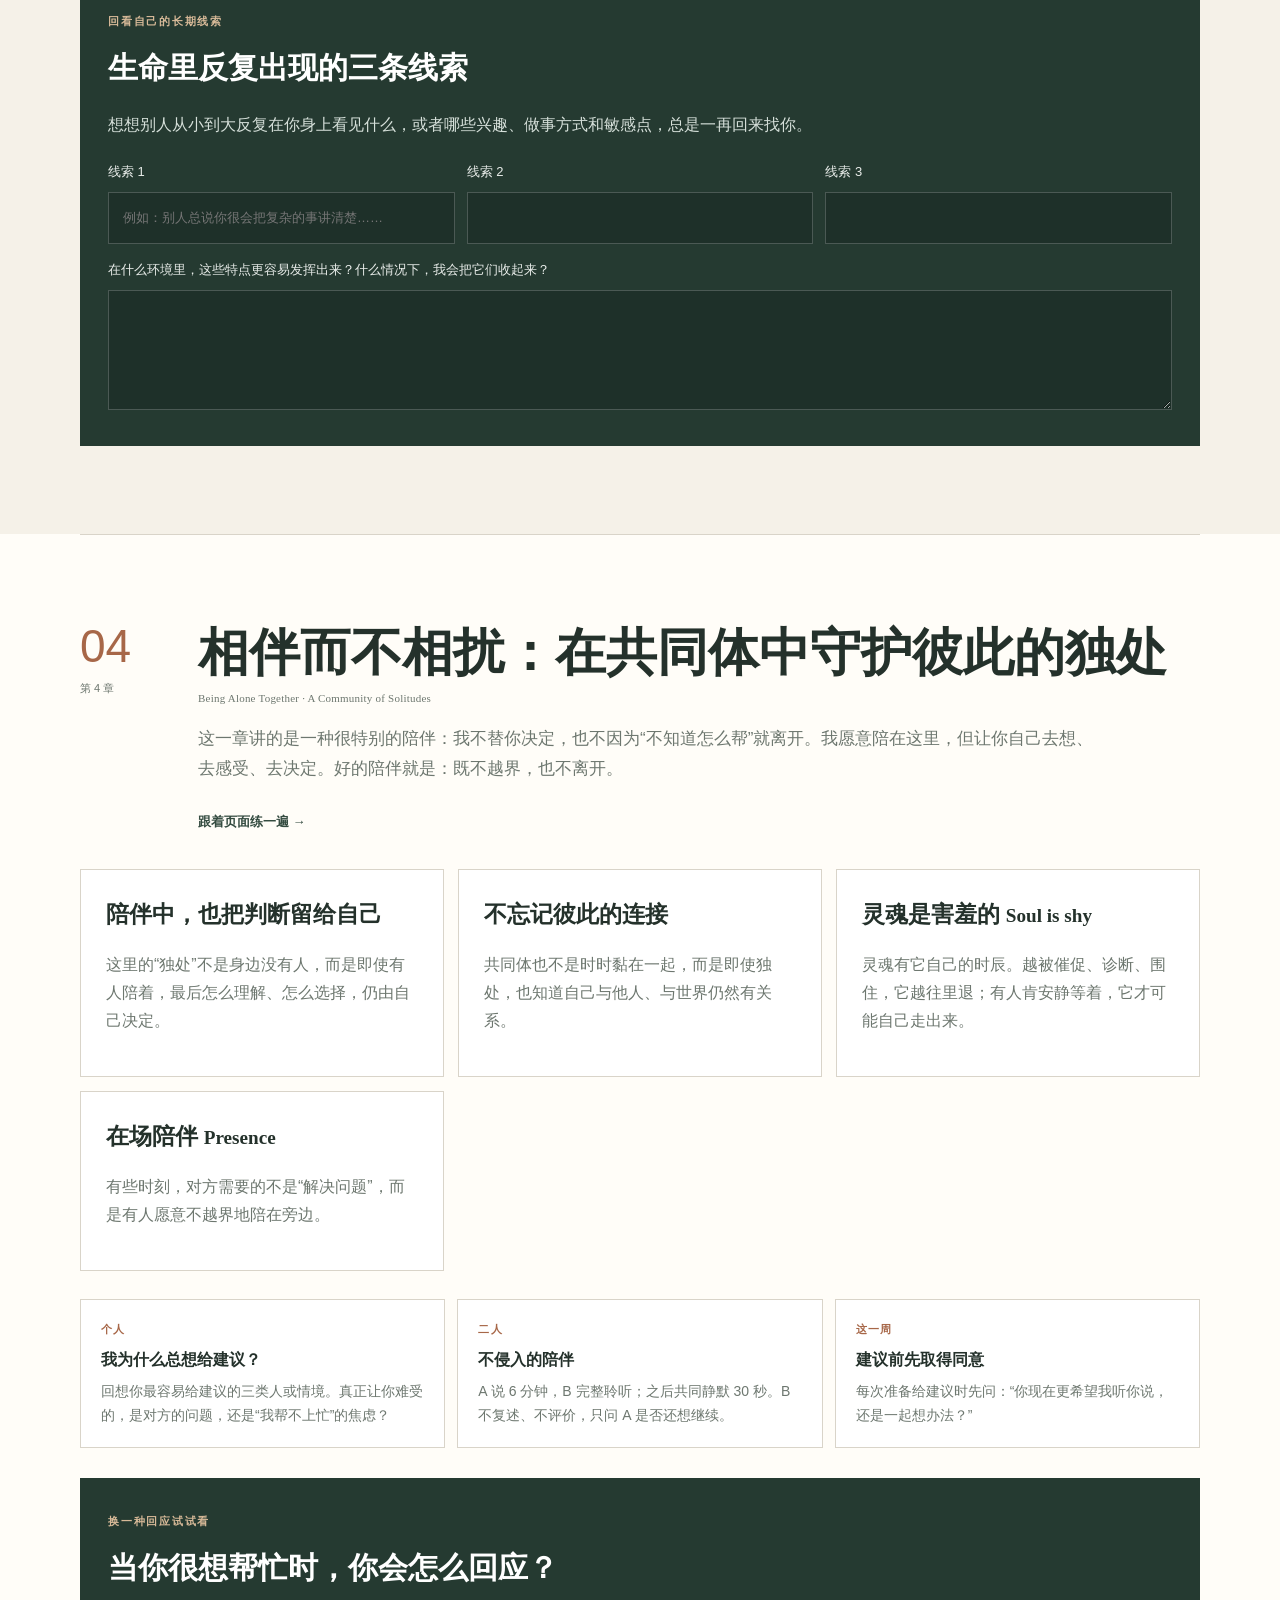
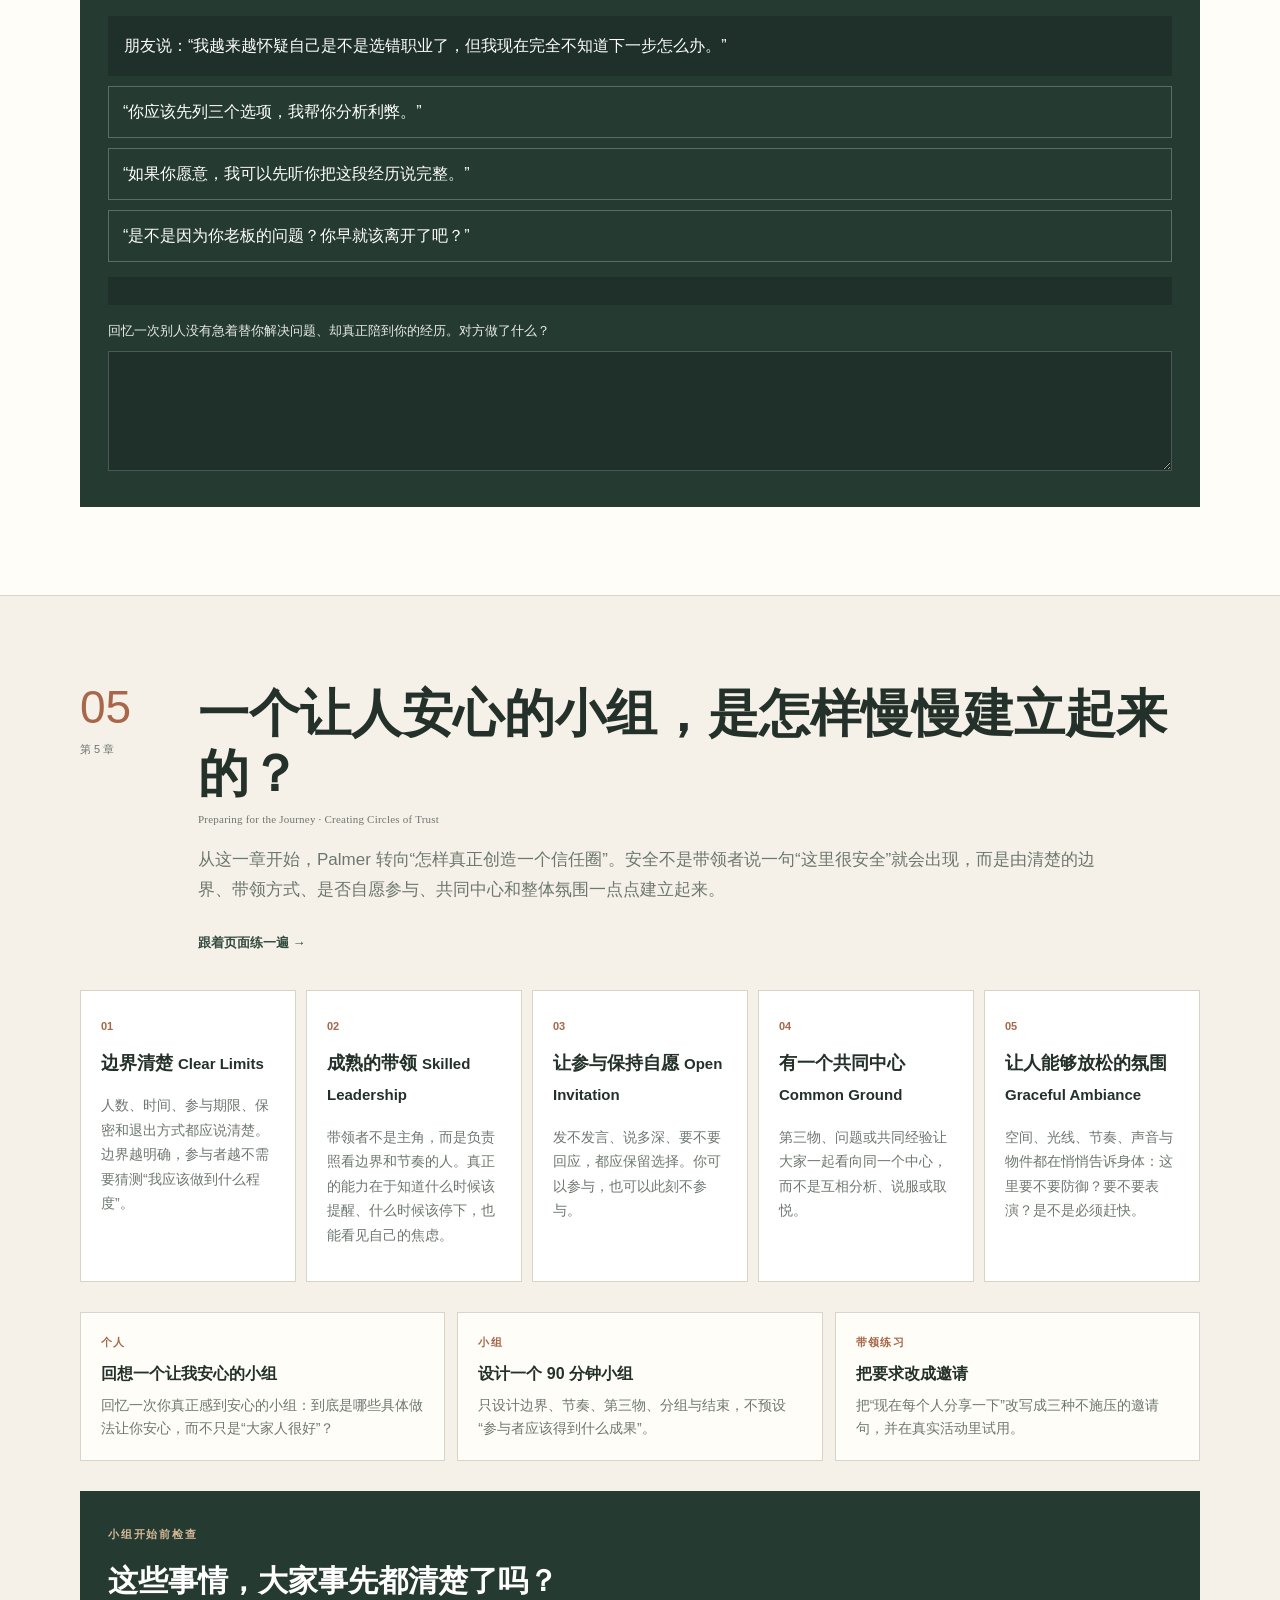
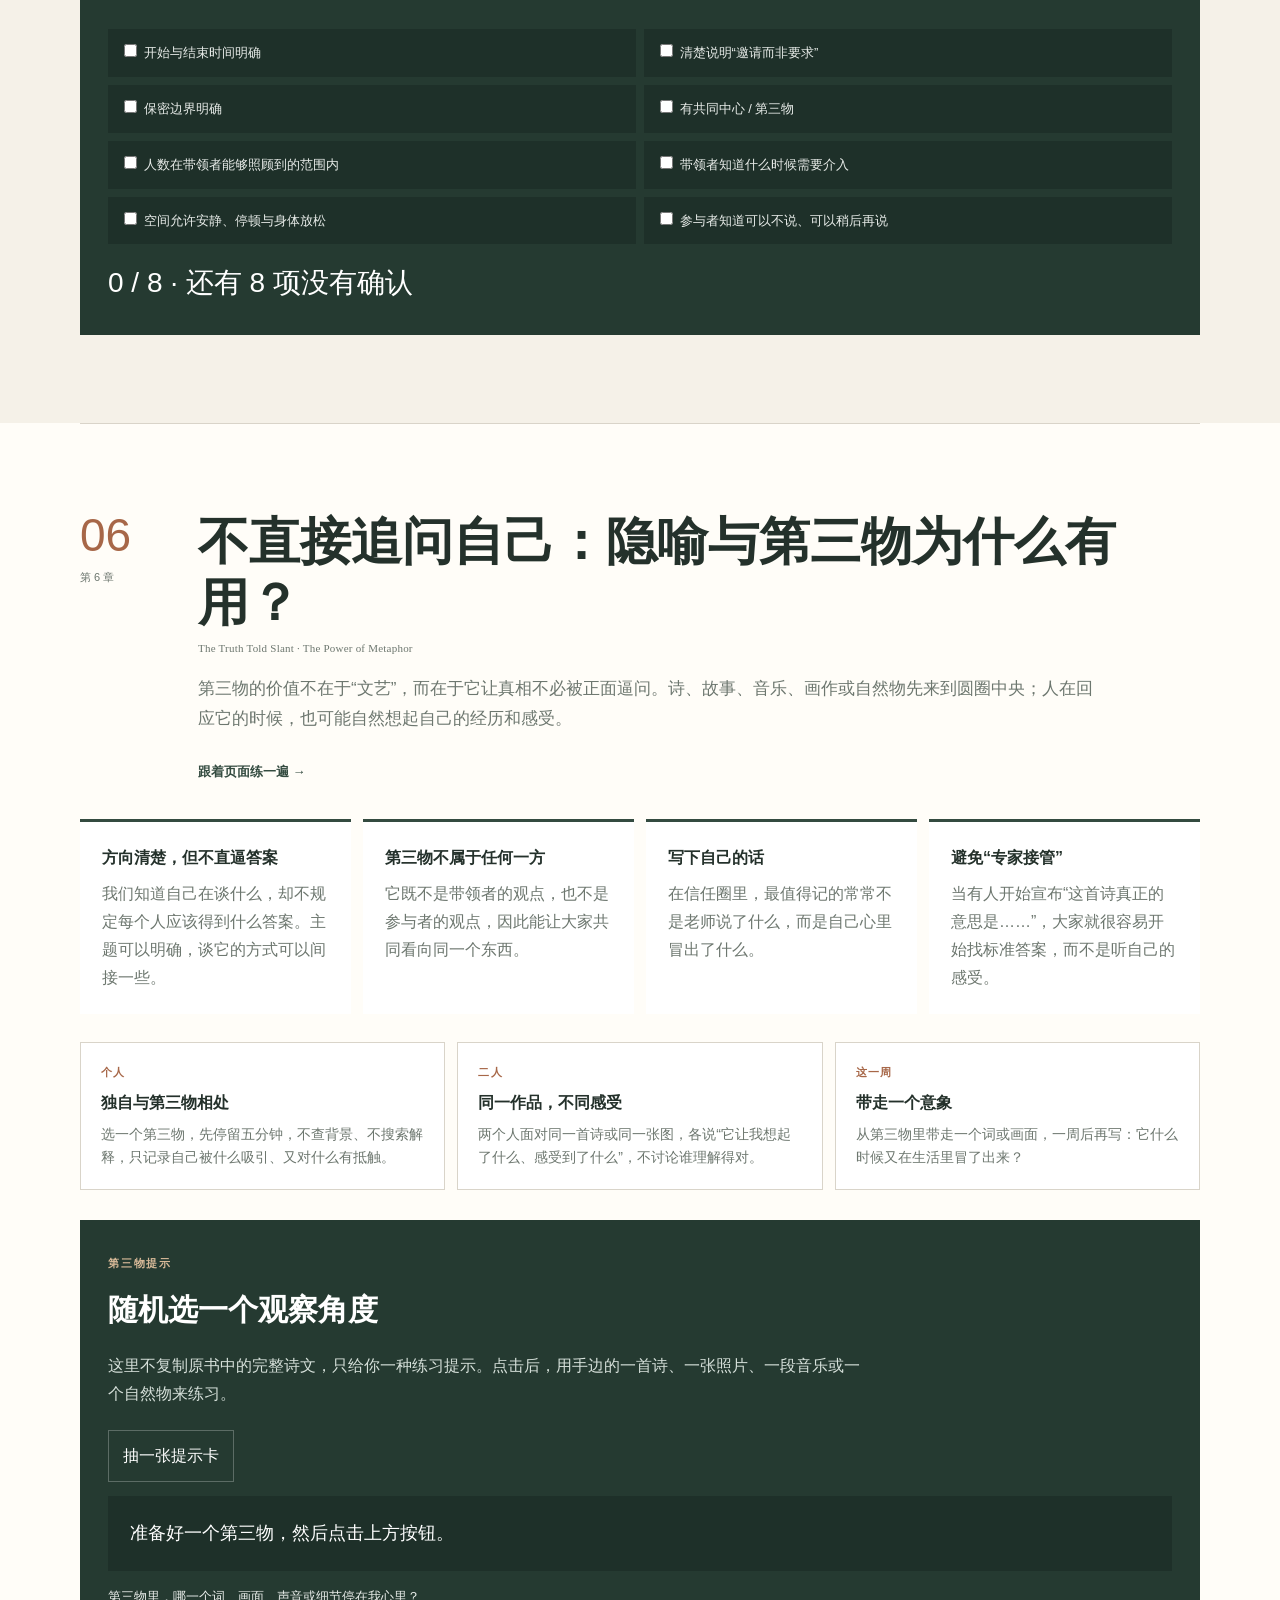
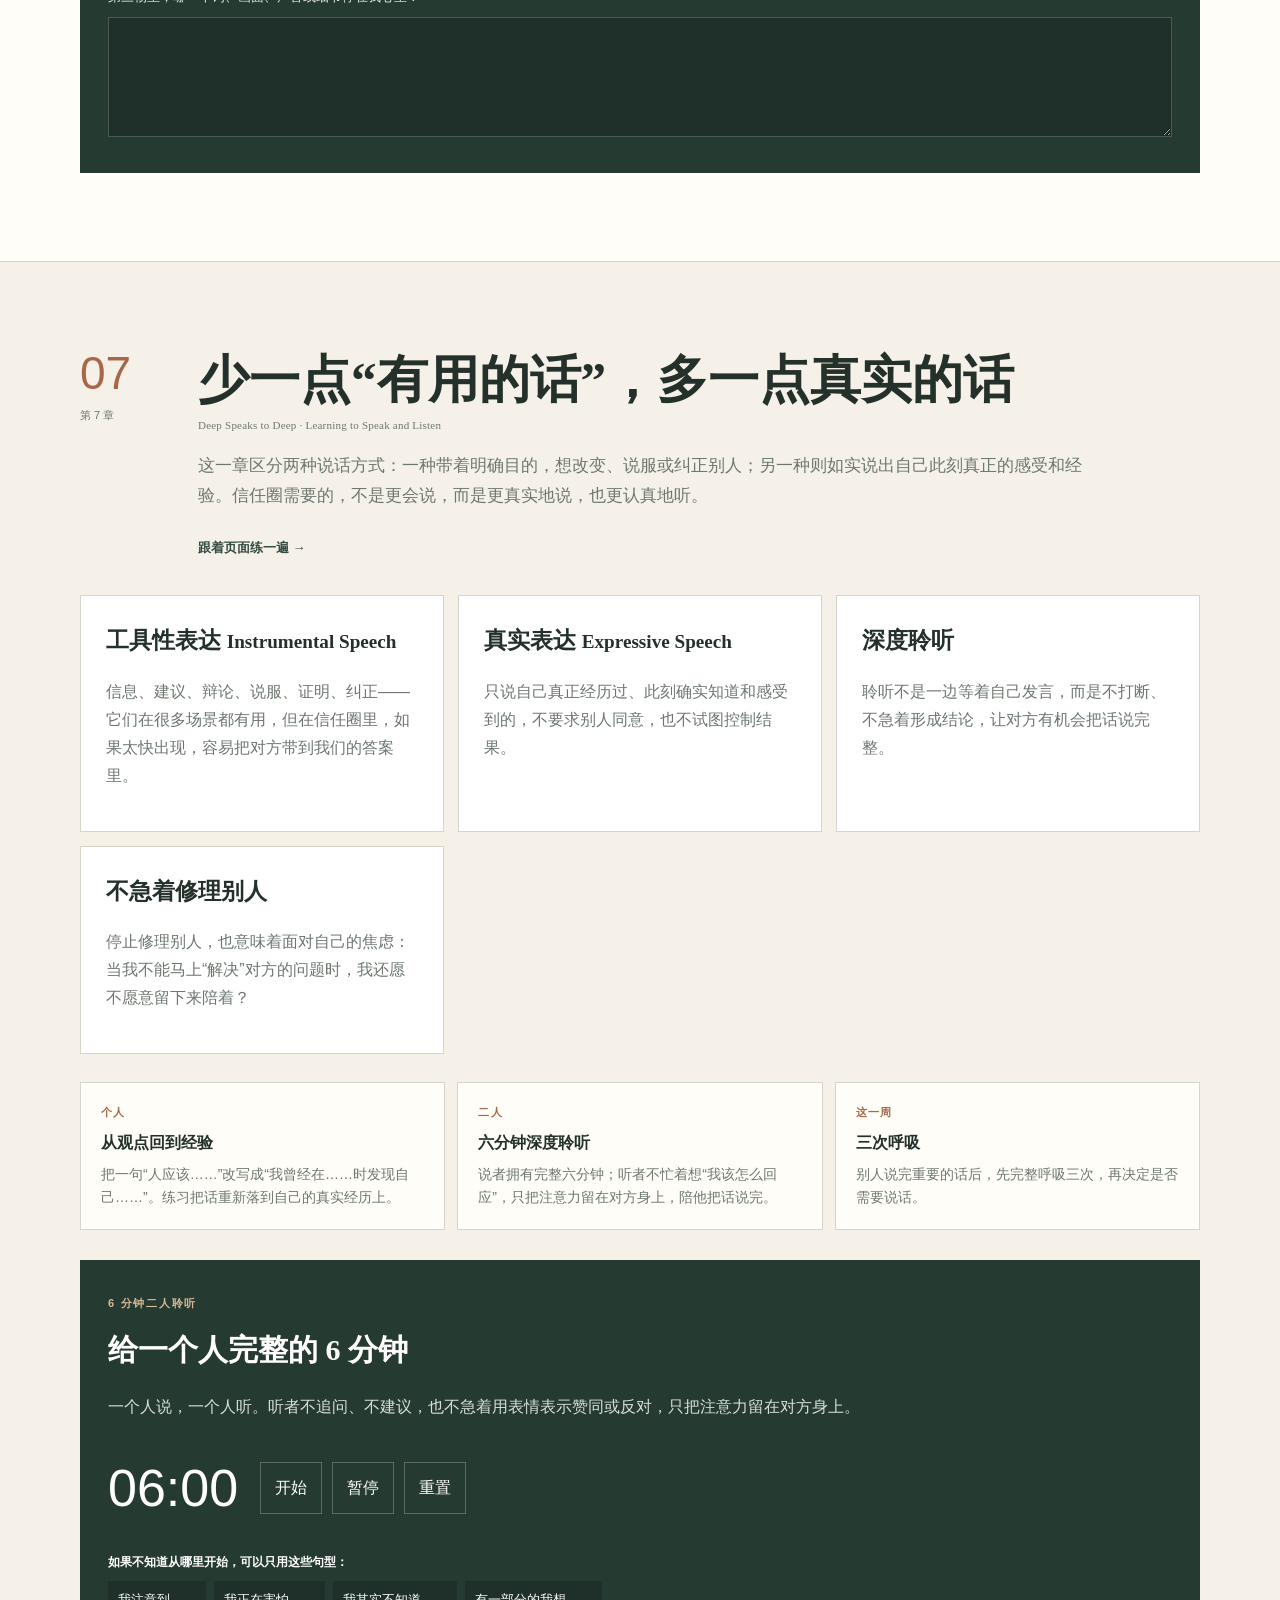
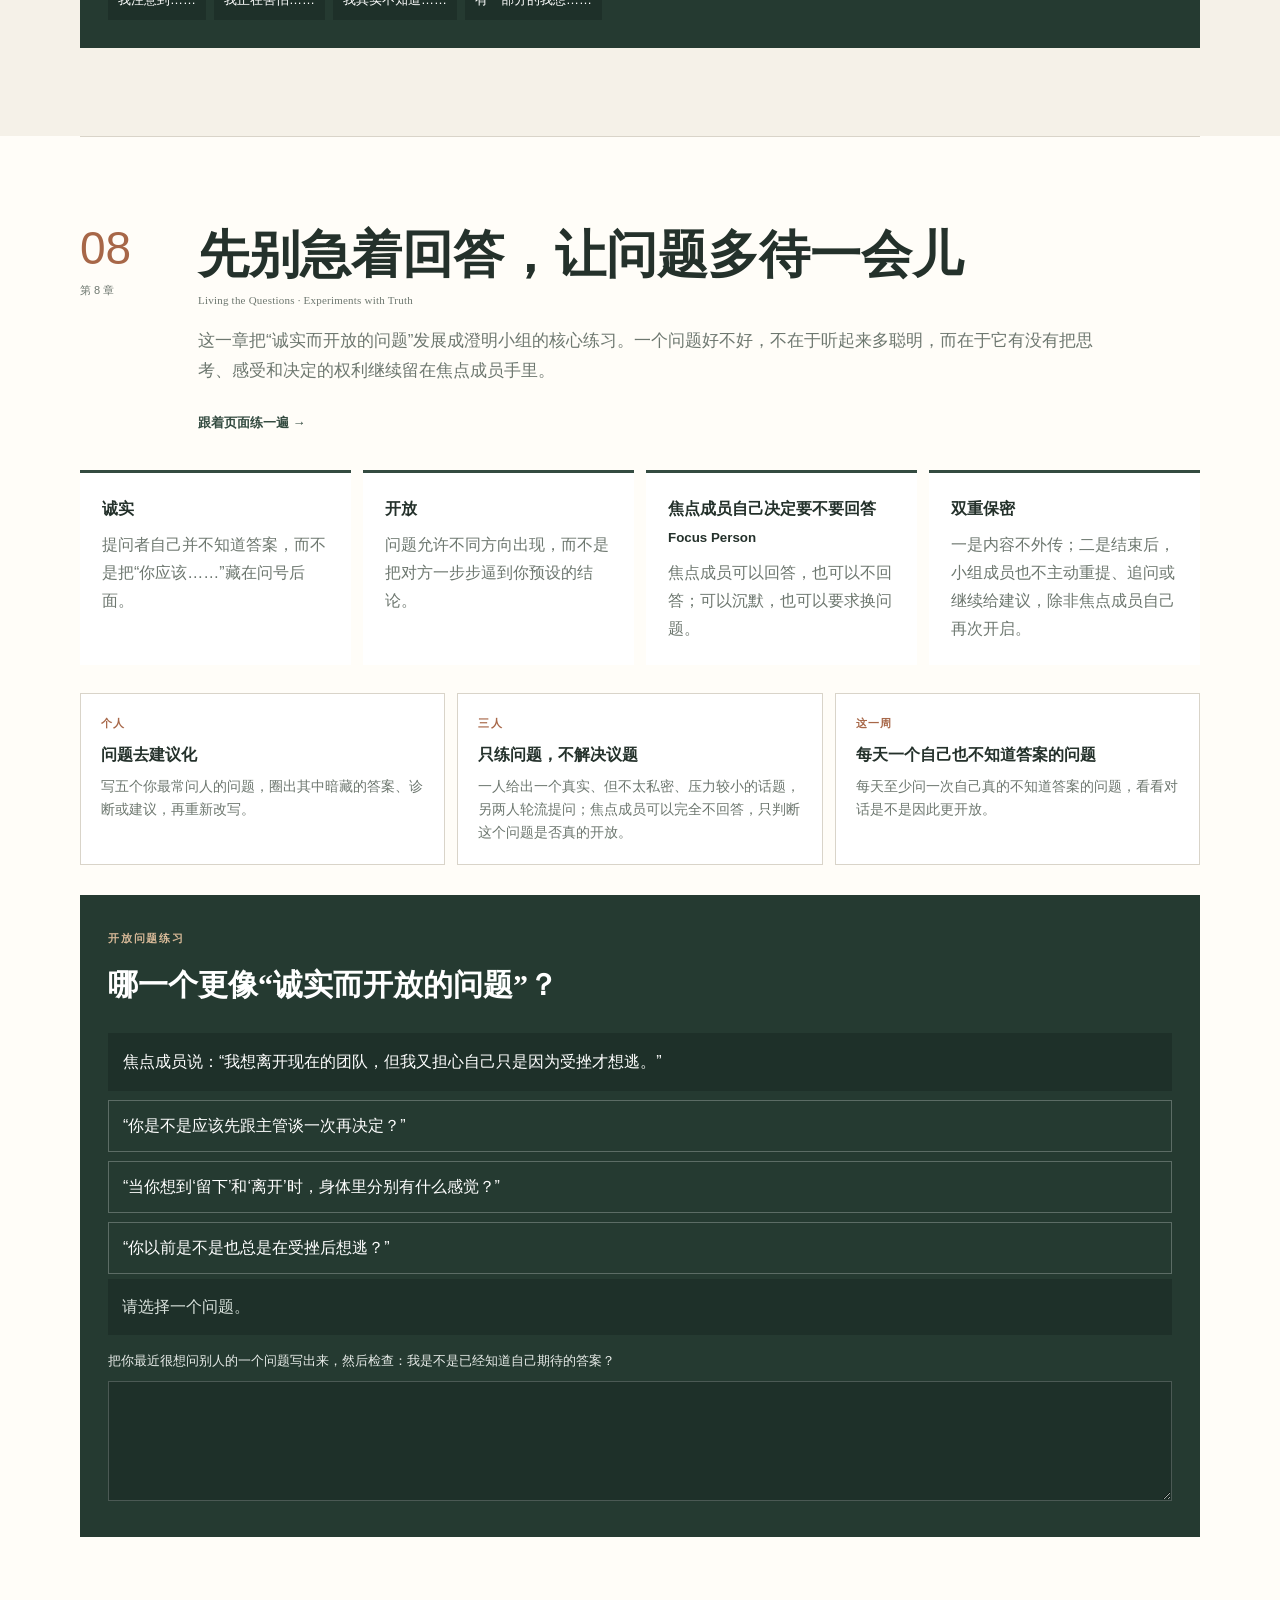
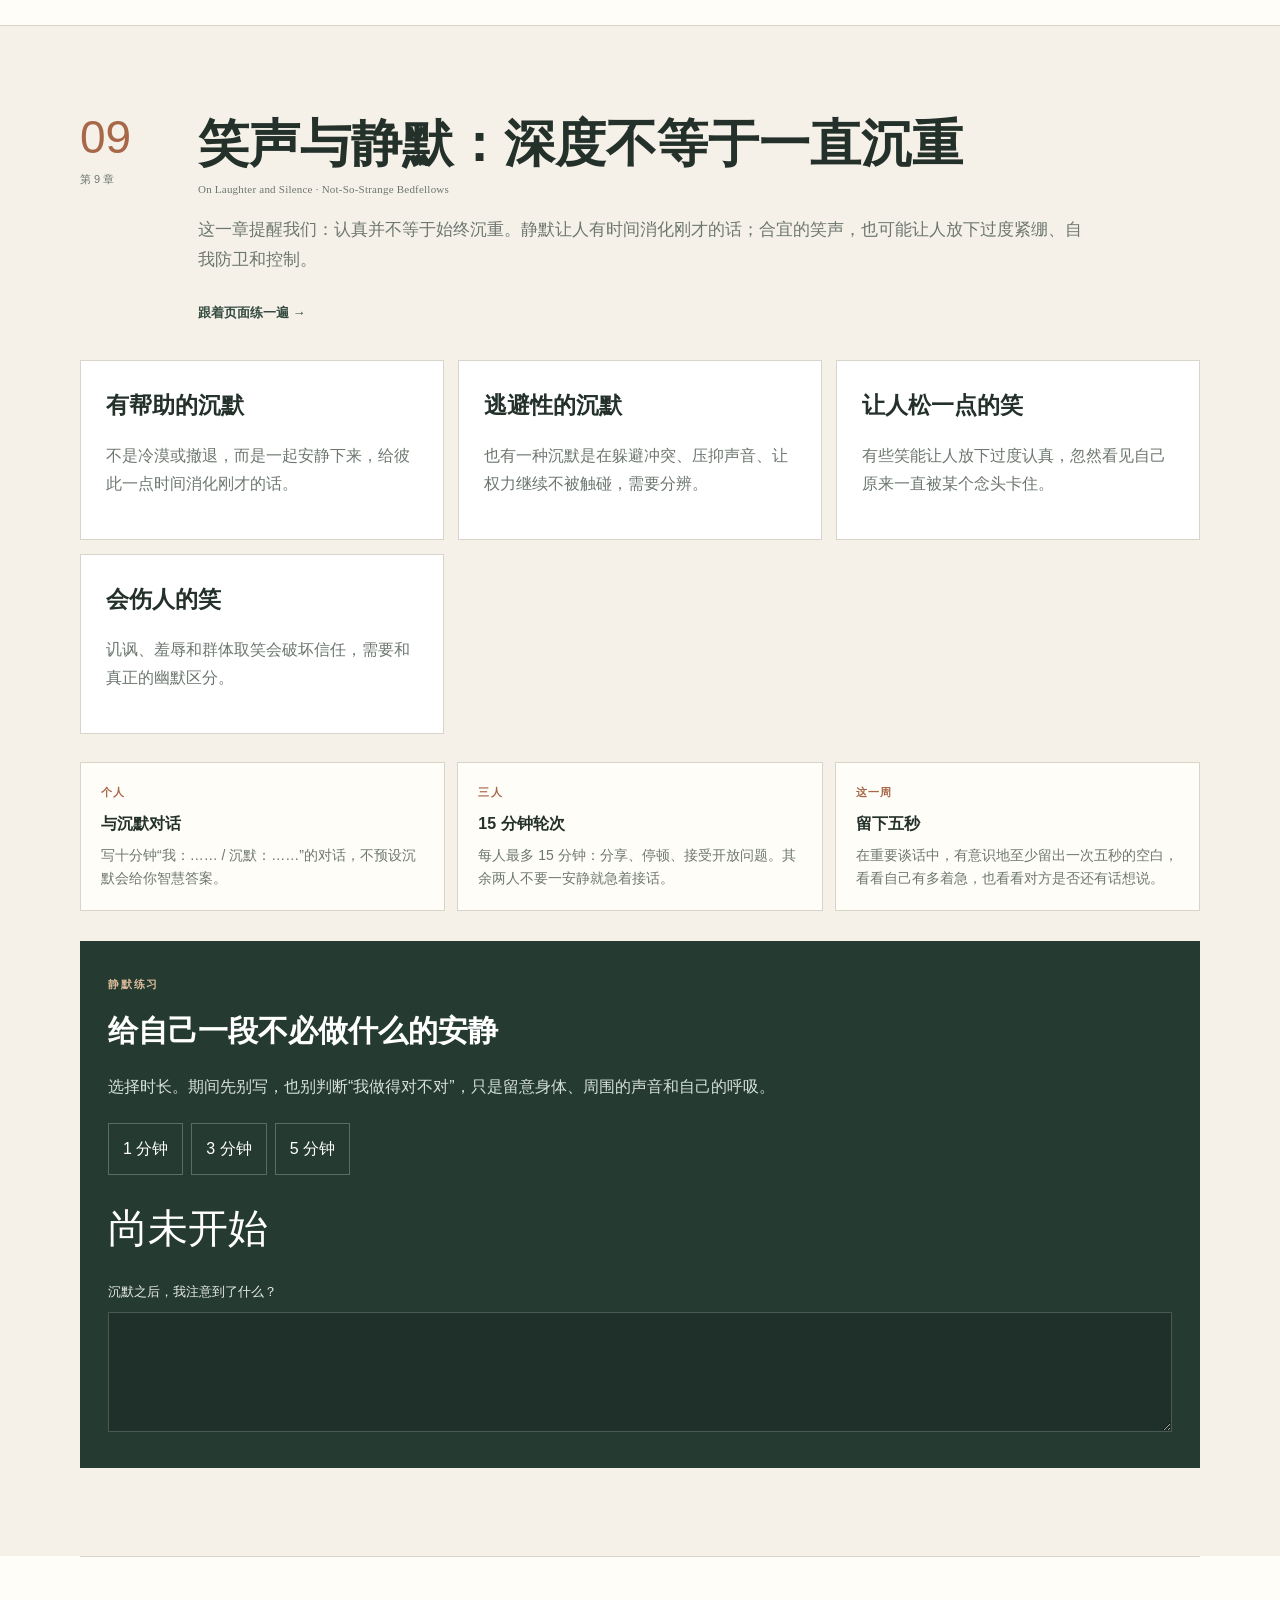
==== commit 6cba28e6: "Refine semantic title breaks and responsive hierarchy" ====
--- a/chapters.html
+++ b/chapters.html
@@ -21,7 +21,7 @@
     </nav>
     <div class="wrap chapter-hero-copy">
       <div class="eyebrow">《A Hidden Wholeness》· 逐章深读</div>
-      <h1>一章一章读，也一章一章放回生活里。</h1>
+      <h1><span class="title-line">一章一章读，</span><span class="title-line">也一章一章放回生活里。</span></h1>
       <p>每章都会先说明它在全书中的作用，再拆解主要内容，最后给出个人、小组和网页练习。重点不是背下 Palmer 的说法，而是看懂这一章在谈什么，再试着放进自己的生活和关系里。</p>
       <div class="hero-note">建议节奏：每章 1 周。先读，再练，再回到日常里试一试；不要一次做完所有练习。</div>
     </div>
--- a/styles.css
+++ b/styles.css
@@ -39,7 +39,7 @@
 .nav a{color:var(--ink);text-decoration:none;font-size:14px}
 .hero-inner{padding:8vh 0 11vh;position:relative;z-index:2}
 .eyebrow,.section-kicker{font-size:12px;letter-spacing:.18em;font-weight:700;color:var(--deep);text-transform:uppercase}
-.hero h1{font-family:"Songti SC","STSong","Noto Serif CJK SC",serif;font-size:clamp(44px,5.8vw,72px);line-height:1.12;letter-spacing:-.035em;margin:22px 0 24px;max-width:12ch;font-weight:600;text-wrap:balance}
+.hero h1{font-family:"Songti SC","STSong","Noto Serif CJK SC",serif;font-size:clamp(44px,5.4vw,68px);line-height:1.13;letter-spacing:-.035em;margin:22px 0 24px;max-width:18ch;font-weight:600;text-wrap:pretty}
 .lead{font-size:18px;max-width:720px;color:#314039;text-wrap:pretty}
 .hero-actions{display:flex;gap:12px;margin-top:34px}
 .btn{display:inline-flex;align-items:center;justify-content:center;border-radius:999px;padding:13px 23px;border:1px solid transparent;text-decoration:none;font-size:15px;cursor:pointer}
@@ -47,7 +47,7 @@
 .ghost{background:rgba(255,255,255,.28);border-color:rgba(36,49,43,.28);color:var(--ink)}
 .hero-note{margin-top:16px;font-size:13px;color:#4f5d55}
 .section{padding:110px 0}
-.section h2{font-family:"Songti SC","STSong",serif;font-size:clamp(34px,4vw,50px);line-height:1.3;margin:18px 0 38px;font-weight:600;letter-spacing:-.025em;max-width:18ch;text-wrap:balance}
+.section h2{font-family:"Songti SC","STSong",serif;font-size:clamp(32px,3.7vw,46px);line-height:1.32;margin:18px 0 38px;font-weight:600;letter-spacing:-.02em;max-width:26ch;text-wrap:pretty}
 .intro-grid{display:grid;grid-template-columns:1.5fr .8fr;gap:70px;align-items:start}
 .intro-copy{font-size:19px}.intro-copy p{margin-top:0;margin-bottom:28px}
 .quote-card{background:var(--paper);padding:34px;border-radius:4px}
@@ -90,7 +90,7 @@
 .resource small{color:var(--rust);letter-spacing:.14em;font-weight:700}
 .resource h3{font-family:"Songti SC",serif;font-size:28px;margin:18px 0 10px}.resource p{color:var(--muted)}
 .closing{padding:110px 0;background:#b9c3b4}
-.closing p{font-size:16px}.closing h2{font-family:"Songti SC",serif;font-size:clamp(36px,4.2vw,52px);line-height:1.35;margin:12px 0 32px;font-weight:600;max-width:18ch;text-wrap:balance}
+.closing p{font-size:16px}.closing h2{font-family:"Songti SC",serif;font-size:clamp(34px,4vw,48px);line-height:1.35;margin:12px 0 32px;font-weight:600;max-width:26ch;text-wrap:pretty}
 footer{padding:26px 0;background:var(--ink);color:#cdd5d0;font-size:13px}
 .footer-inner{display:flex;justify-content:space-between}
 .pause-overlay{position:fixed;inset:0;background:rgba(28,40,34,.96);z-index:50;display:none;place-items:center;color:white}
@@ -99,6 +99,10 @@
 .pause-time{font-size:64px;margin-top:28px}.pause-inner p{color:#d9e2dc}.pause-inner button{background:none;border:0;color:white;text-decoration:underline;cursor:pointer}
 
 .brand{text-decoration:none;color:inherit}
+.title-line{display:block;max-width:100%}
+@media(min-width:781px){
+  h1 .title-line,h2 .title-line{width:max-content;white-space:nowrap}
+}
 .module-grid{display:grid;grid-template-columns:repeat(2,1fr);gap:18px}
 .module-card{display:block;background:rgba(255,255,255,.7);border:1px solid var(--line);padding:28px;color:var(--ink);text-decoration:none;transition:transform .2s ease,border-color .2s ease}
 .module-card:hover{transform:translateY(-3px);border-color:var(--deep)}
@@ -114,7 +118,7 @@
 
 .subhero{background:linear-gradient(135deg,#d8ded2,#a9b7a9);min-height:58vh}
 .subhero-copy{padding:8vh 0 10vh}
-.subhero h1{font-family:"Songti SC","STSong",serif;font-size:clamp(42px,5.5vw,64px);line-height:1.18;letter-spacing:-.03em;margin:18px 0 24px;max-width:16ch;font-weight:600;text-wrap:balance}
+.subhero h1{font-family:"Songti SC","STSong",serif;font-size:clamp(40px,5vw,62px);line-height:1.18;letter-spacing:-.03em;margin:18px 0 24px;max-width:20ch;font-weight:600;text-wrap:pretty}
 .subhero-copy>p{max-width:760px;font-size:18px;color:#34433b;text-wrap:pretty}
 .inner-page .nav{padding:24px 0}
 .inner-page footer a{color:#dce3df}
@@ -246,6 +250,10 @@
   .session-plan,.session-plan.large{grid-template-columns:1fr}
   .practice-random{display:block}.practice-random .btn{margin-top:20px}
   .subhero{min-height:auto}.subhero-copy{padding:55px 0 70px}
+  .hero h1{font-size:clamp(40px,11vw,48px);max-width:100%}
+  .subhero h1{font-size:clamp(36px,10vw,46px);max-width:100%}
+  .section h2{font-size:clamp(30px,8.5vw,38px);max-width:100%}
+  .closing h2{font-size:clamp(32px,9vw,40px);max-width:100%}
   .section{padding:78px 0}
   .footer-inner{display:block}.footer-inner div+div{margin-top:8px}
 }
--- a/chapters.css
+++ b/chapters.css
@@ -1,7 +1,7 @@
 :root{--chapter-night:#253a31;--chapter-sage:#9fb09f;--chapter-cream:#f4efe5;--chapter-warm:#b9885e}
 .chapter-hero{background:linear-gradient(135deg,#d9ddd3,#aab8aa 60%,#84998b);padding-bottom:64px}
 .chapter-hero-copy{padding:70px 0 38px}
-.chapter-hero h1{font-family:"Songti SC","STSong",serif;font-size:clamp(42px,5.5vw,66px);line-height:1.16;letter-spacing:-.03em;margin:18px 0 22px;max-width:16ch;text-wrap:balance}
+.chapter-hero h1{font-family:"Songti SC","STSong",serif;font-size:clamp(42px,5.2vw,64px);line-height:1.17;letter-spacing:-.03em;margin:18px 0 22px;max-width:20ch;text-wrap:pretty}
 .chapter-hero-copy>p{max-width:780px;font-size:18px;color:#334139;text-wrap:pretty}
 .hero-note{margin-top:28px;display:inline-block;padding:12px 16px;background:rgba(255,255,255,.65);font-size:13px;color:#435148}
 .chapter-toc{display:grid;grid-template-columns:repeat(4,1fr);gap:10px}
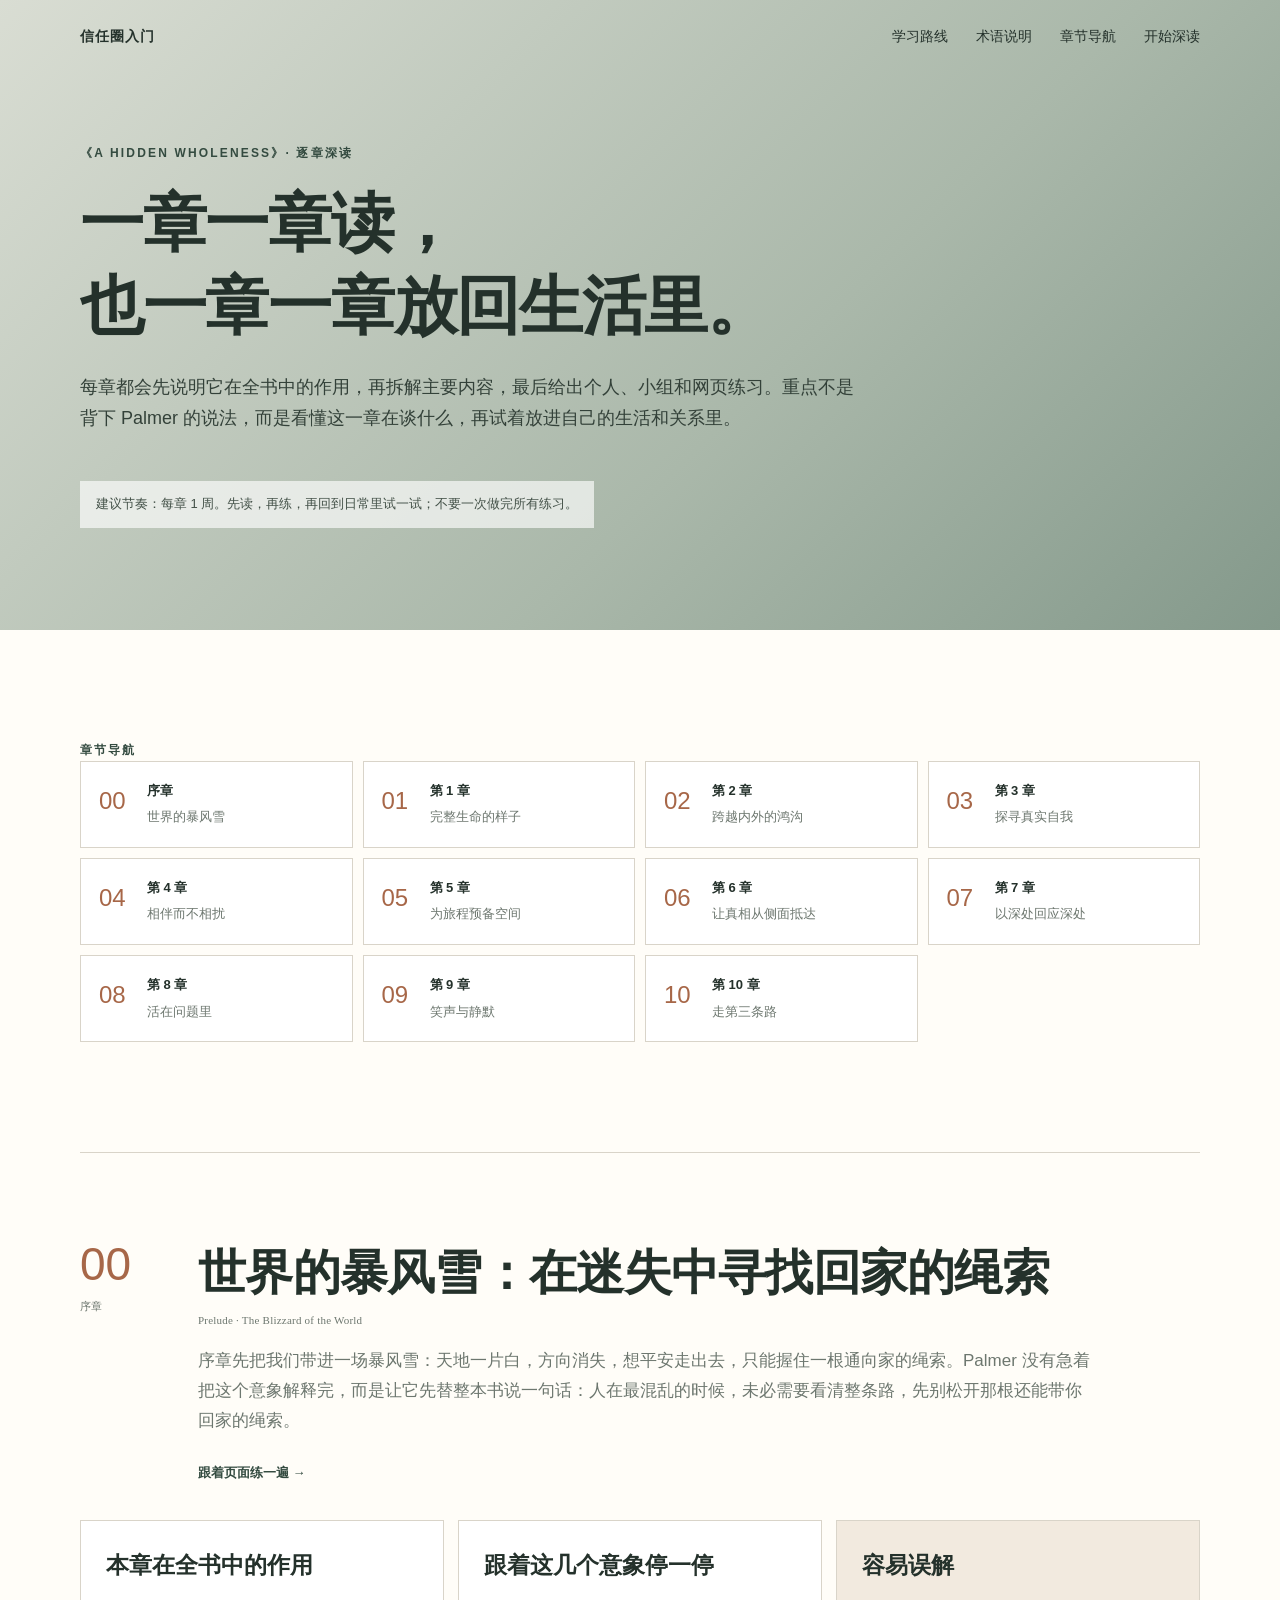
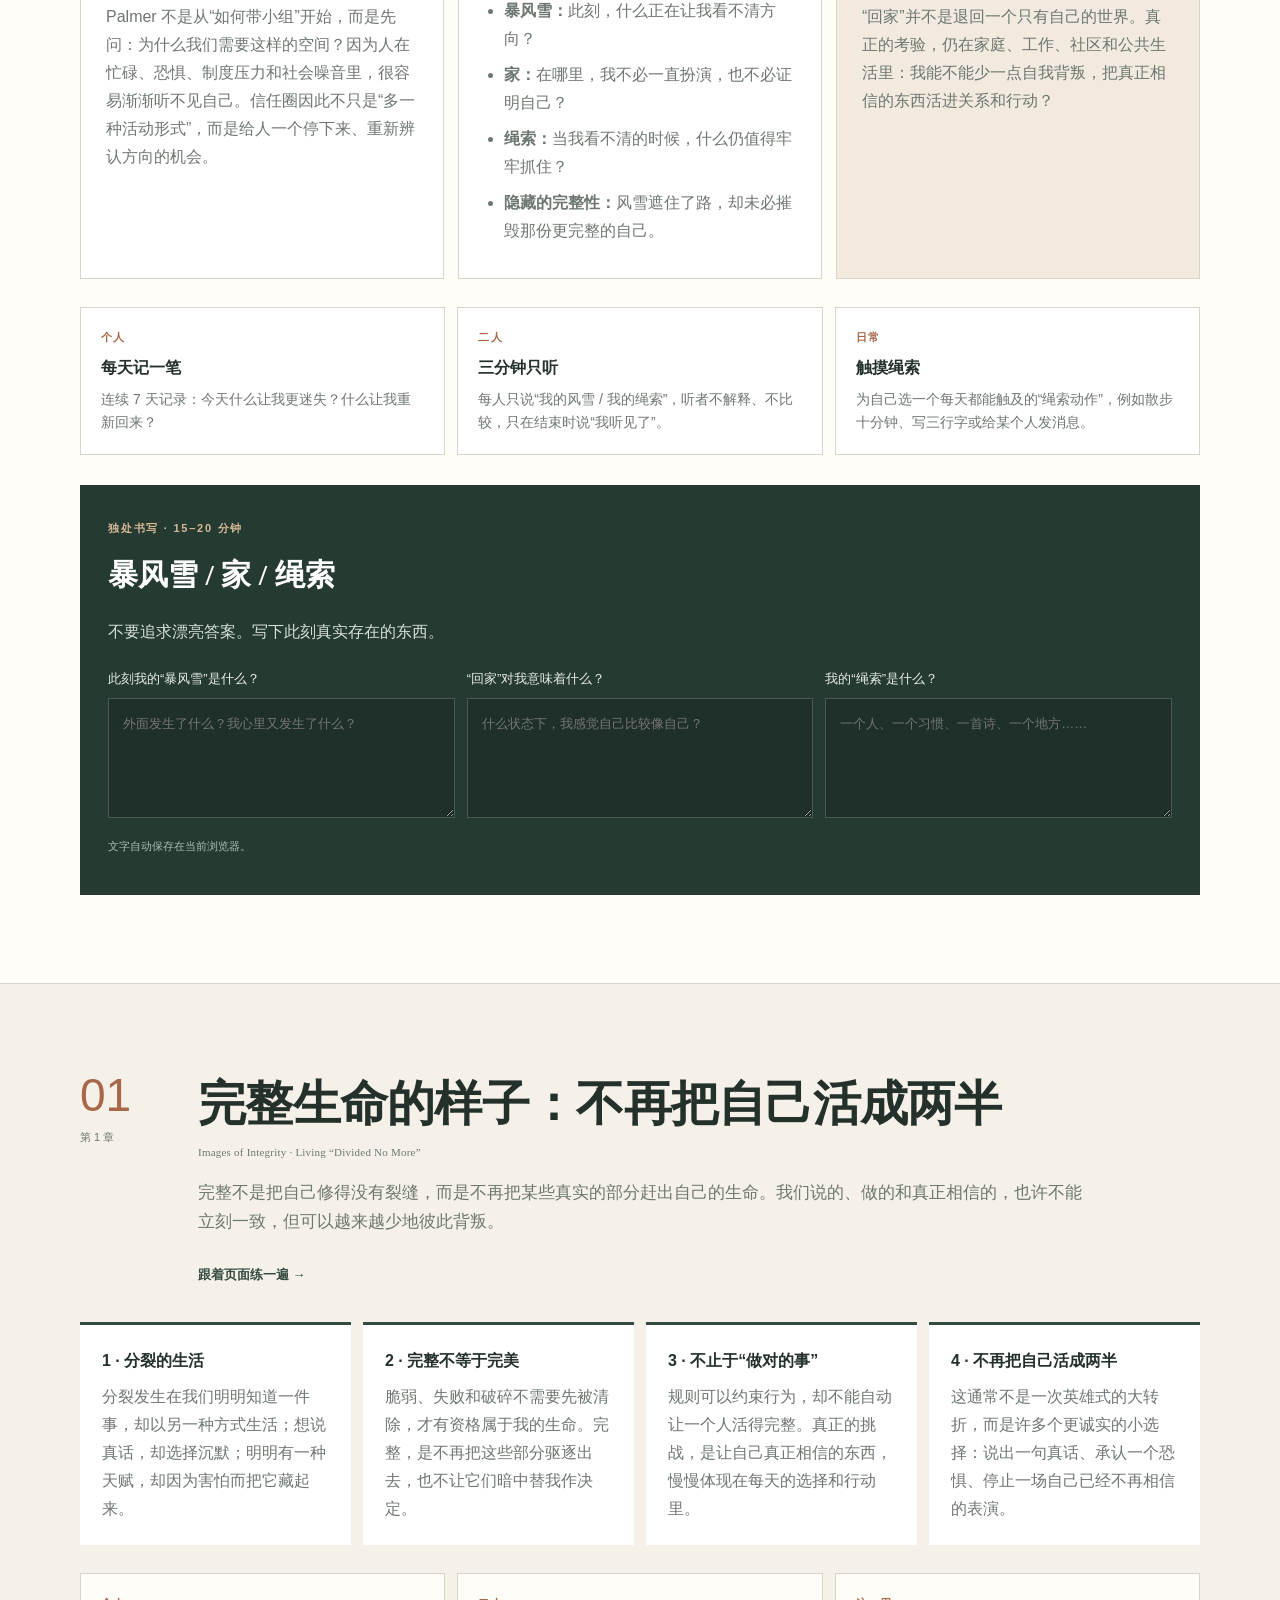
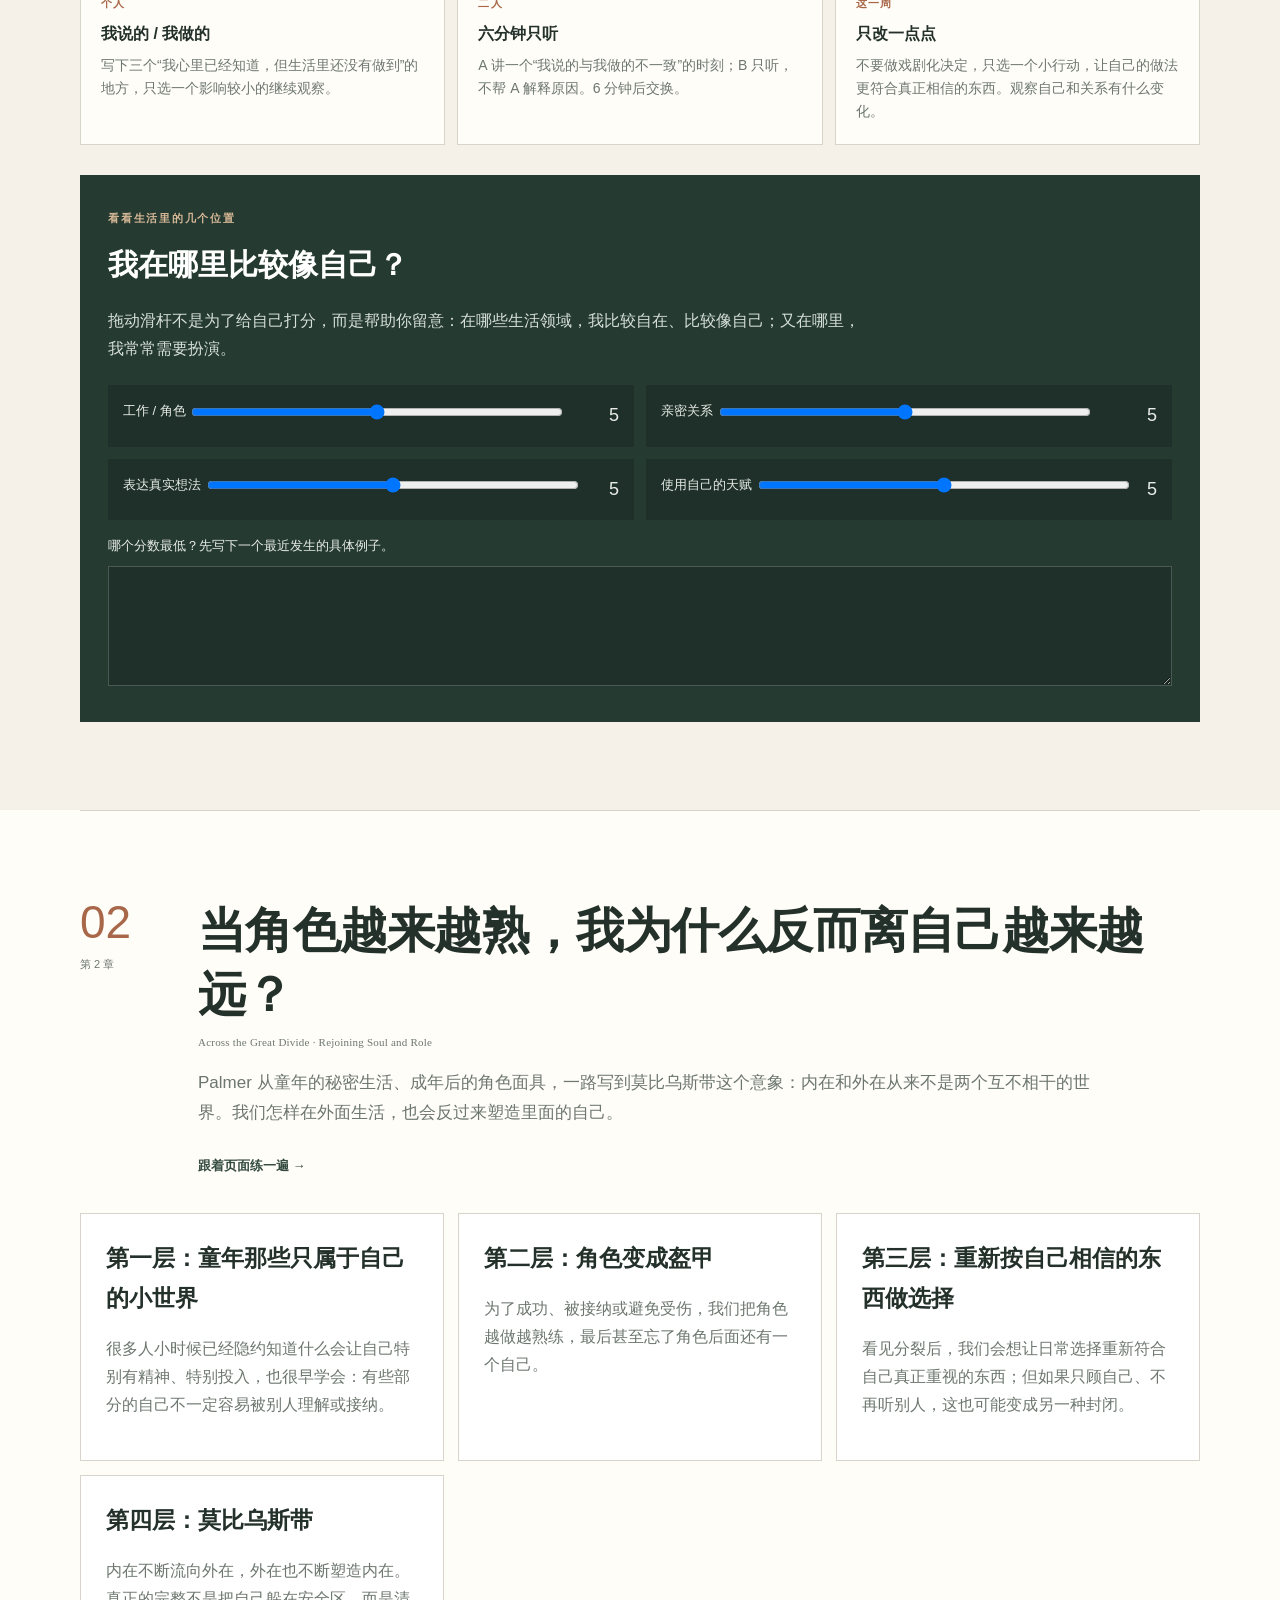
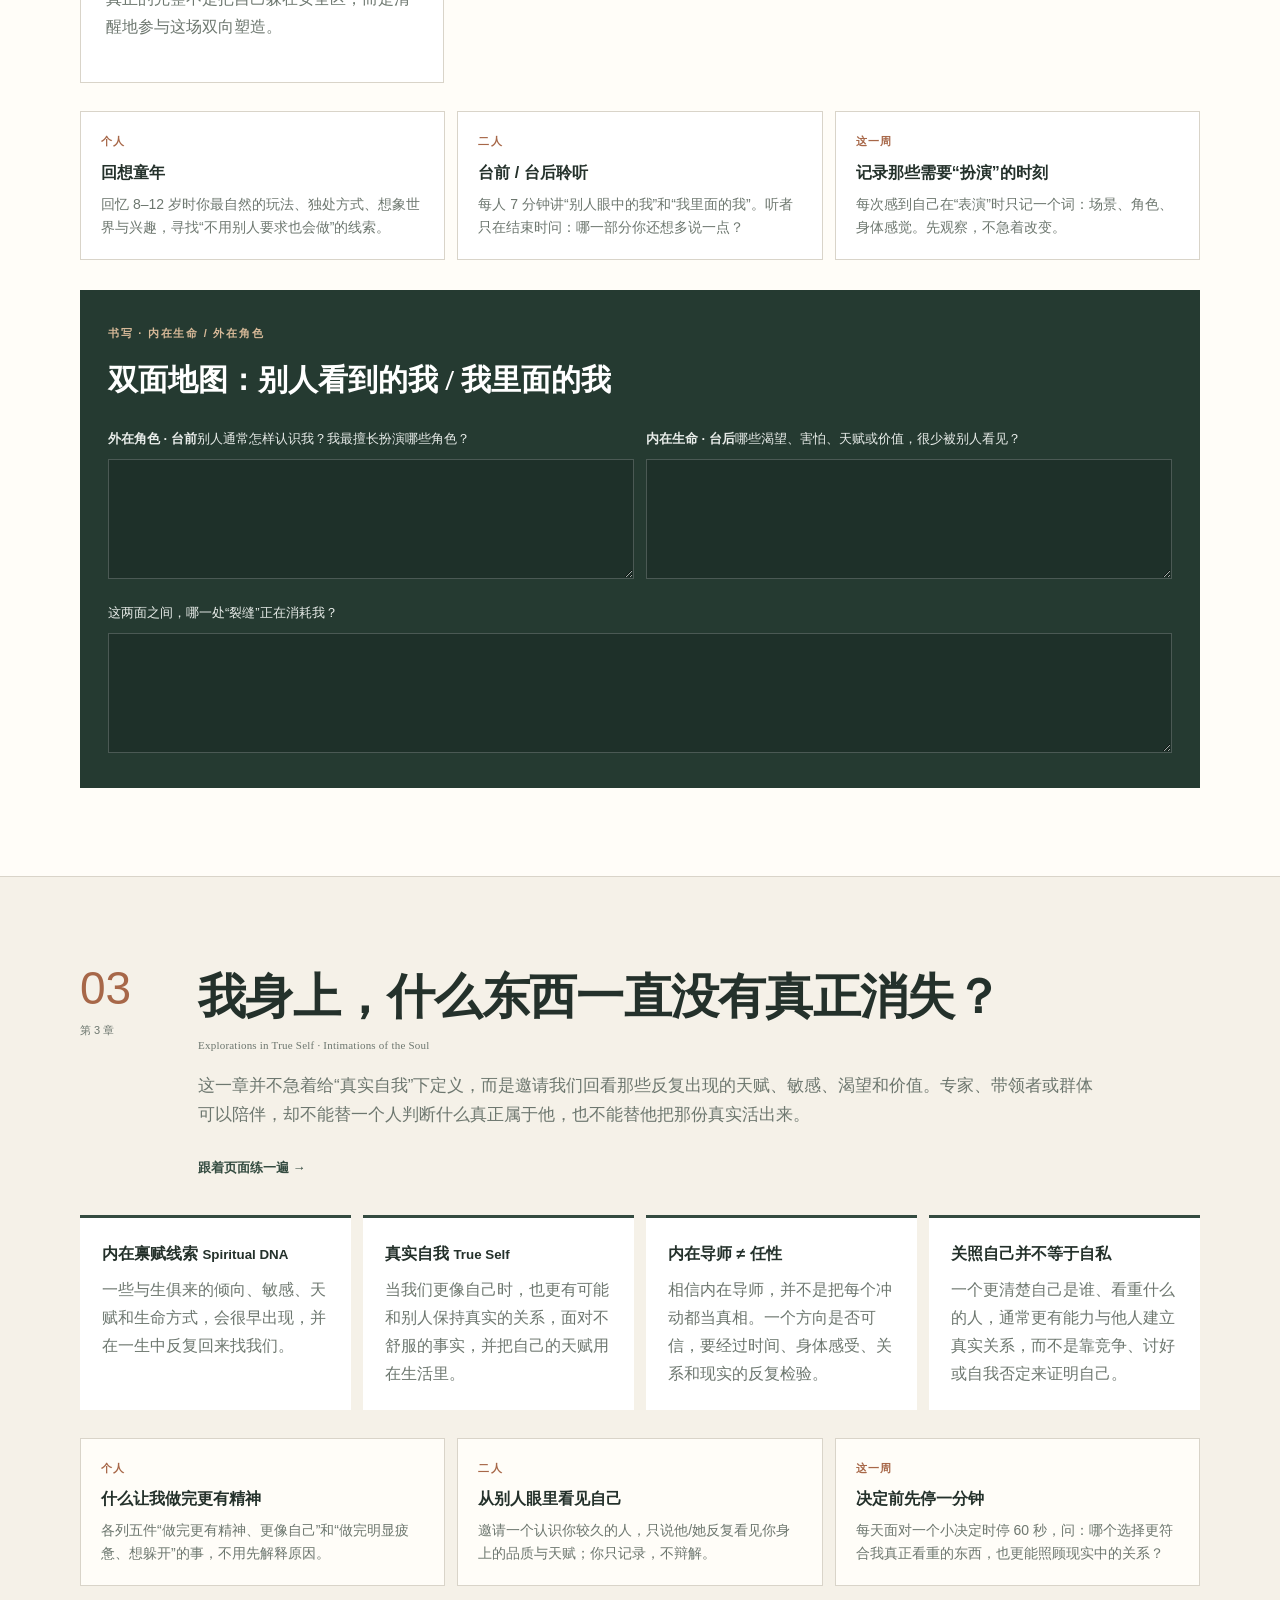
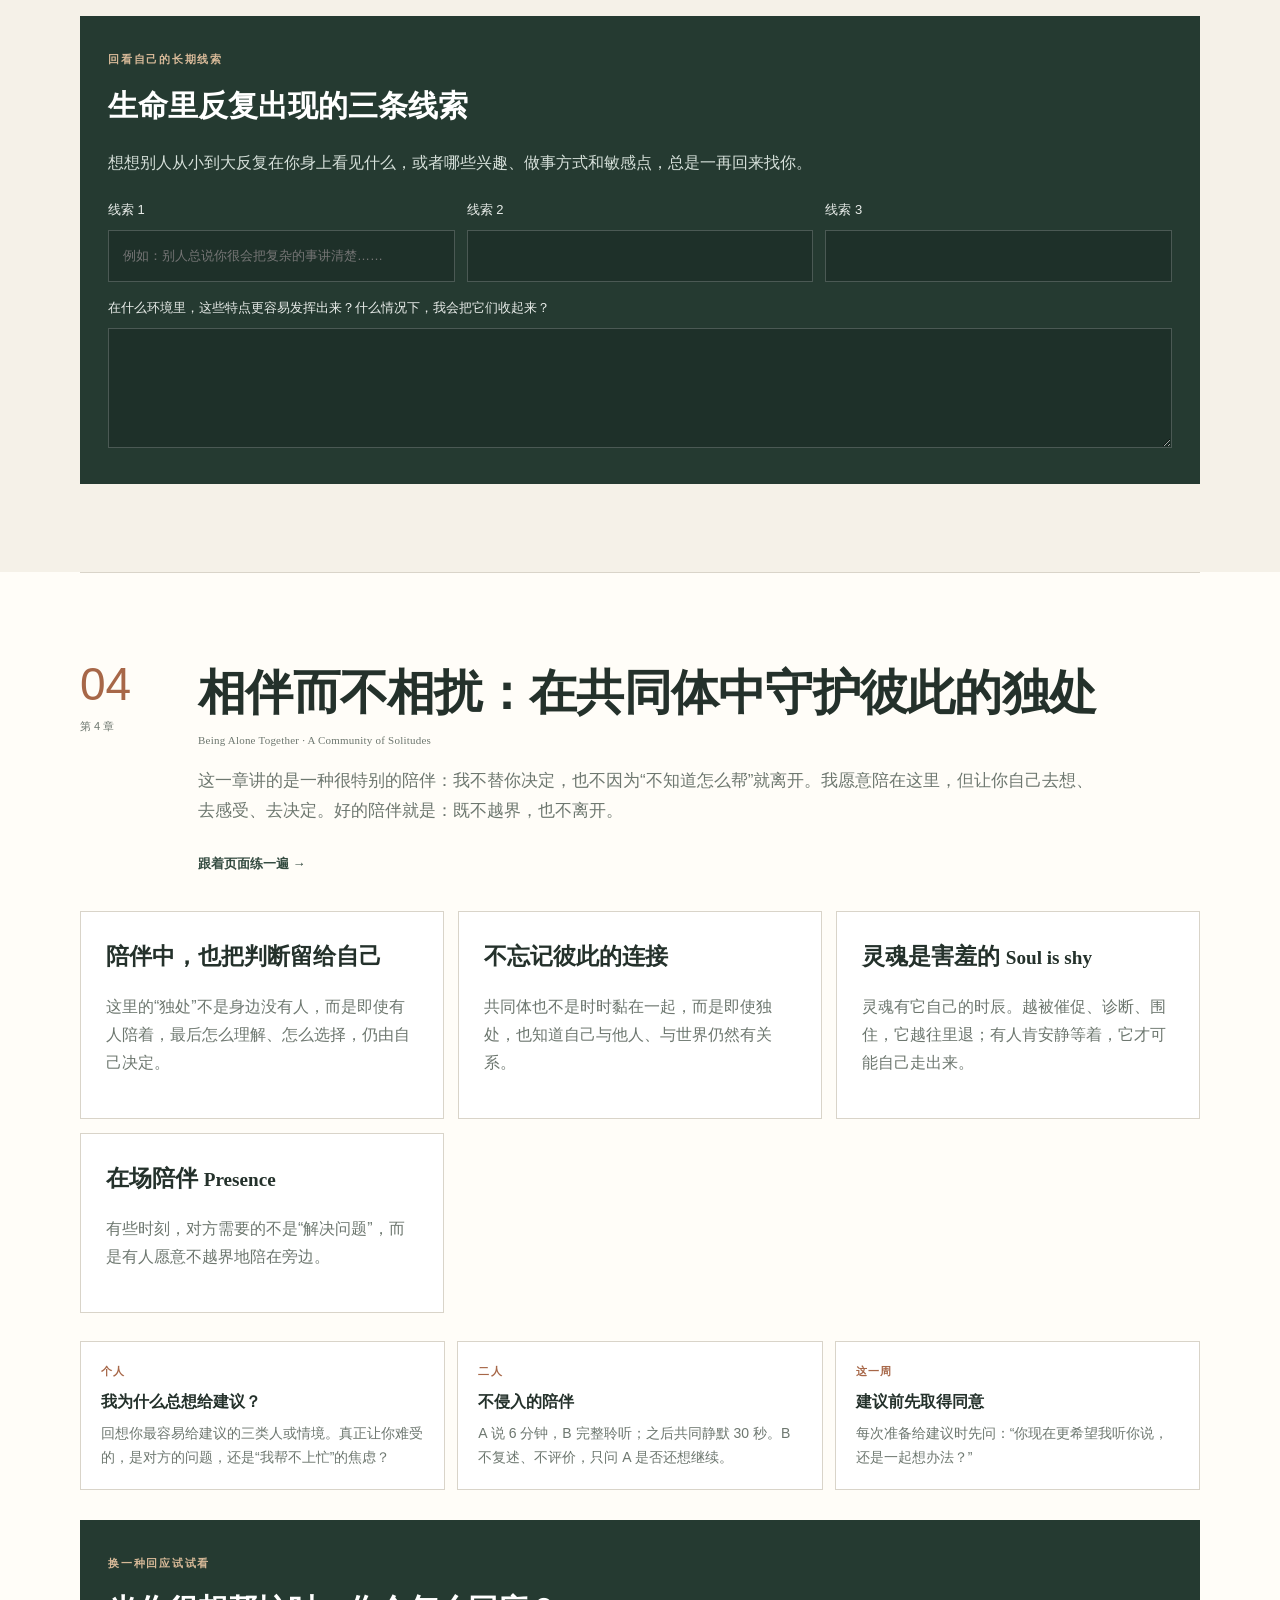
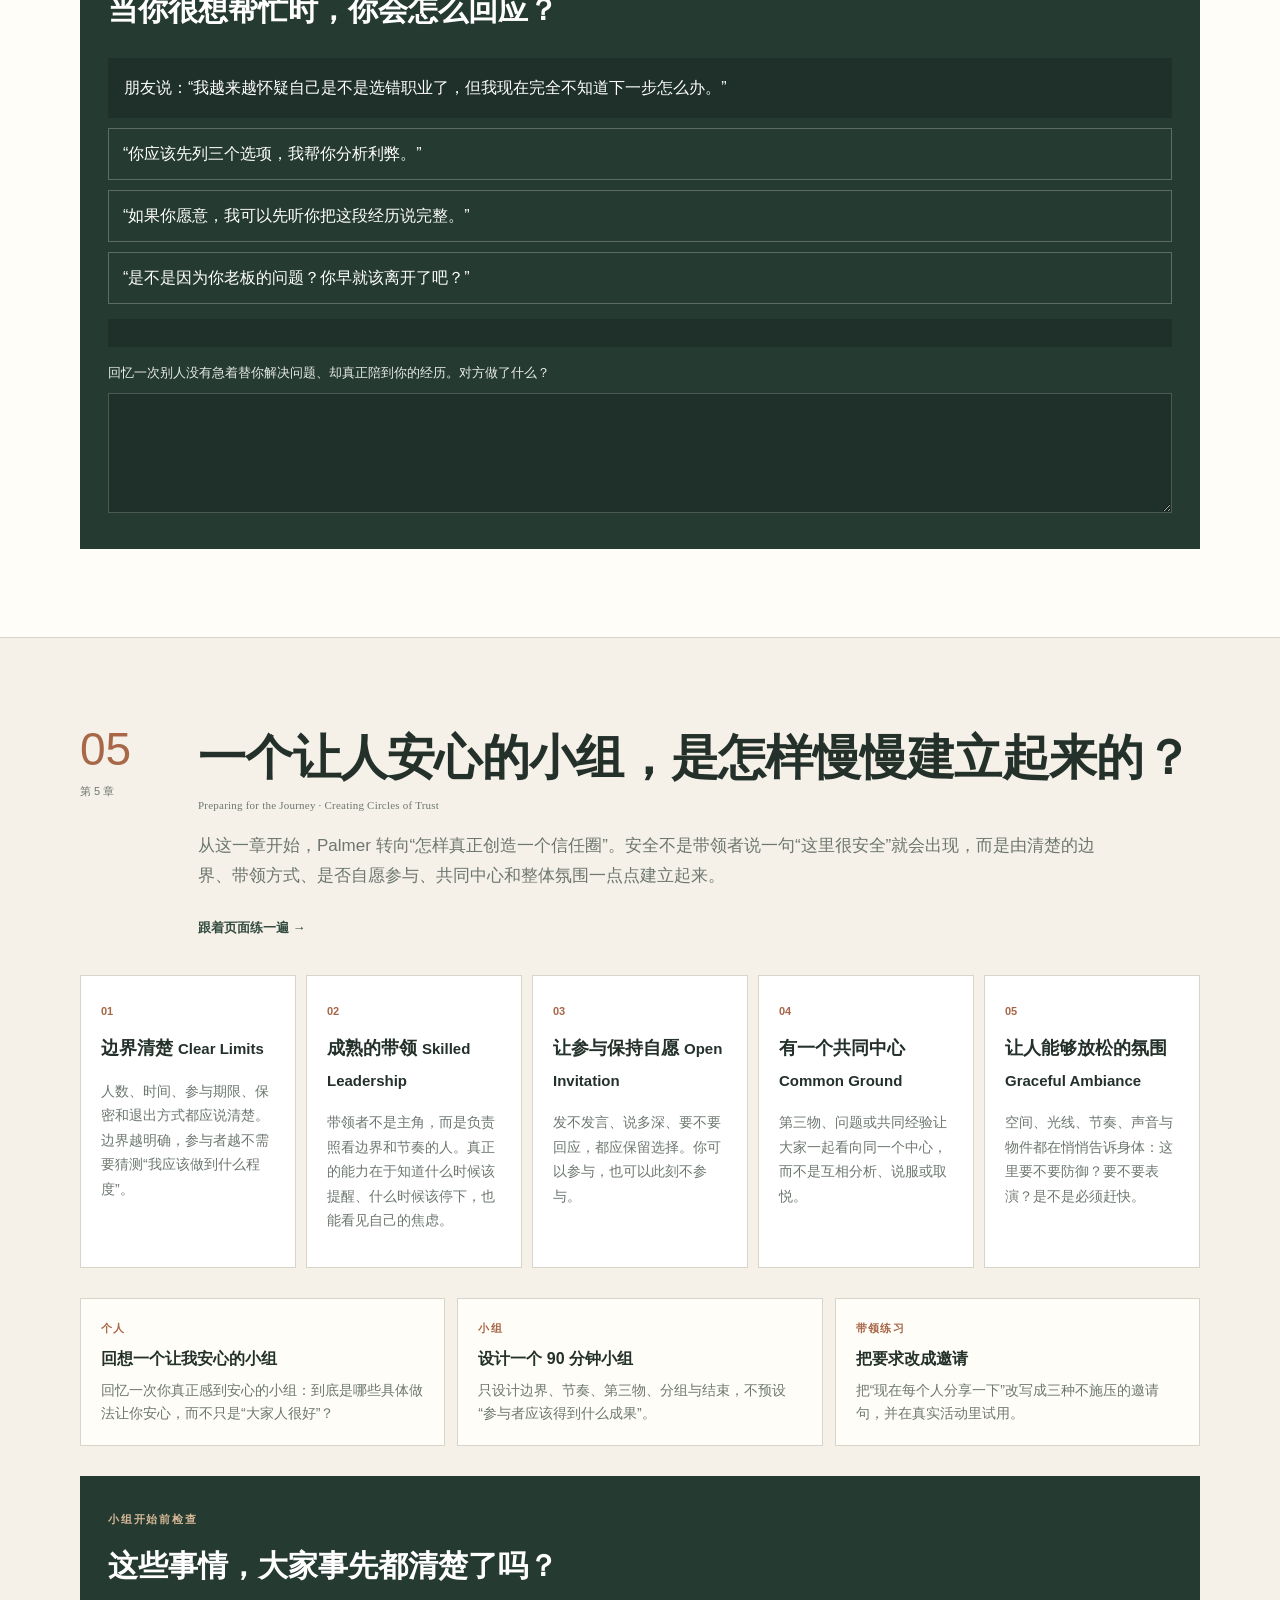
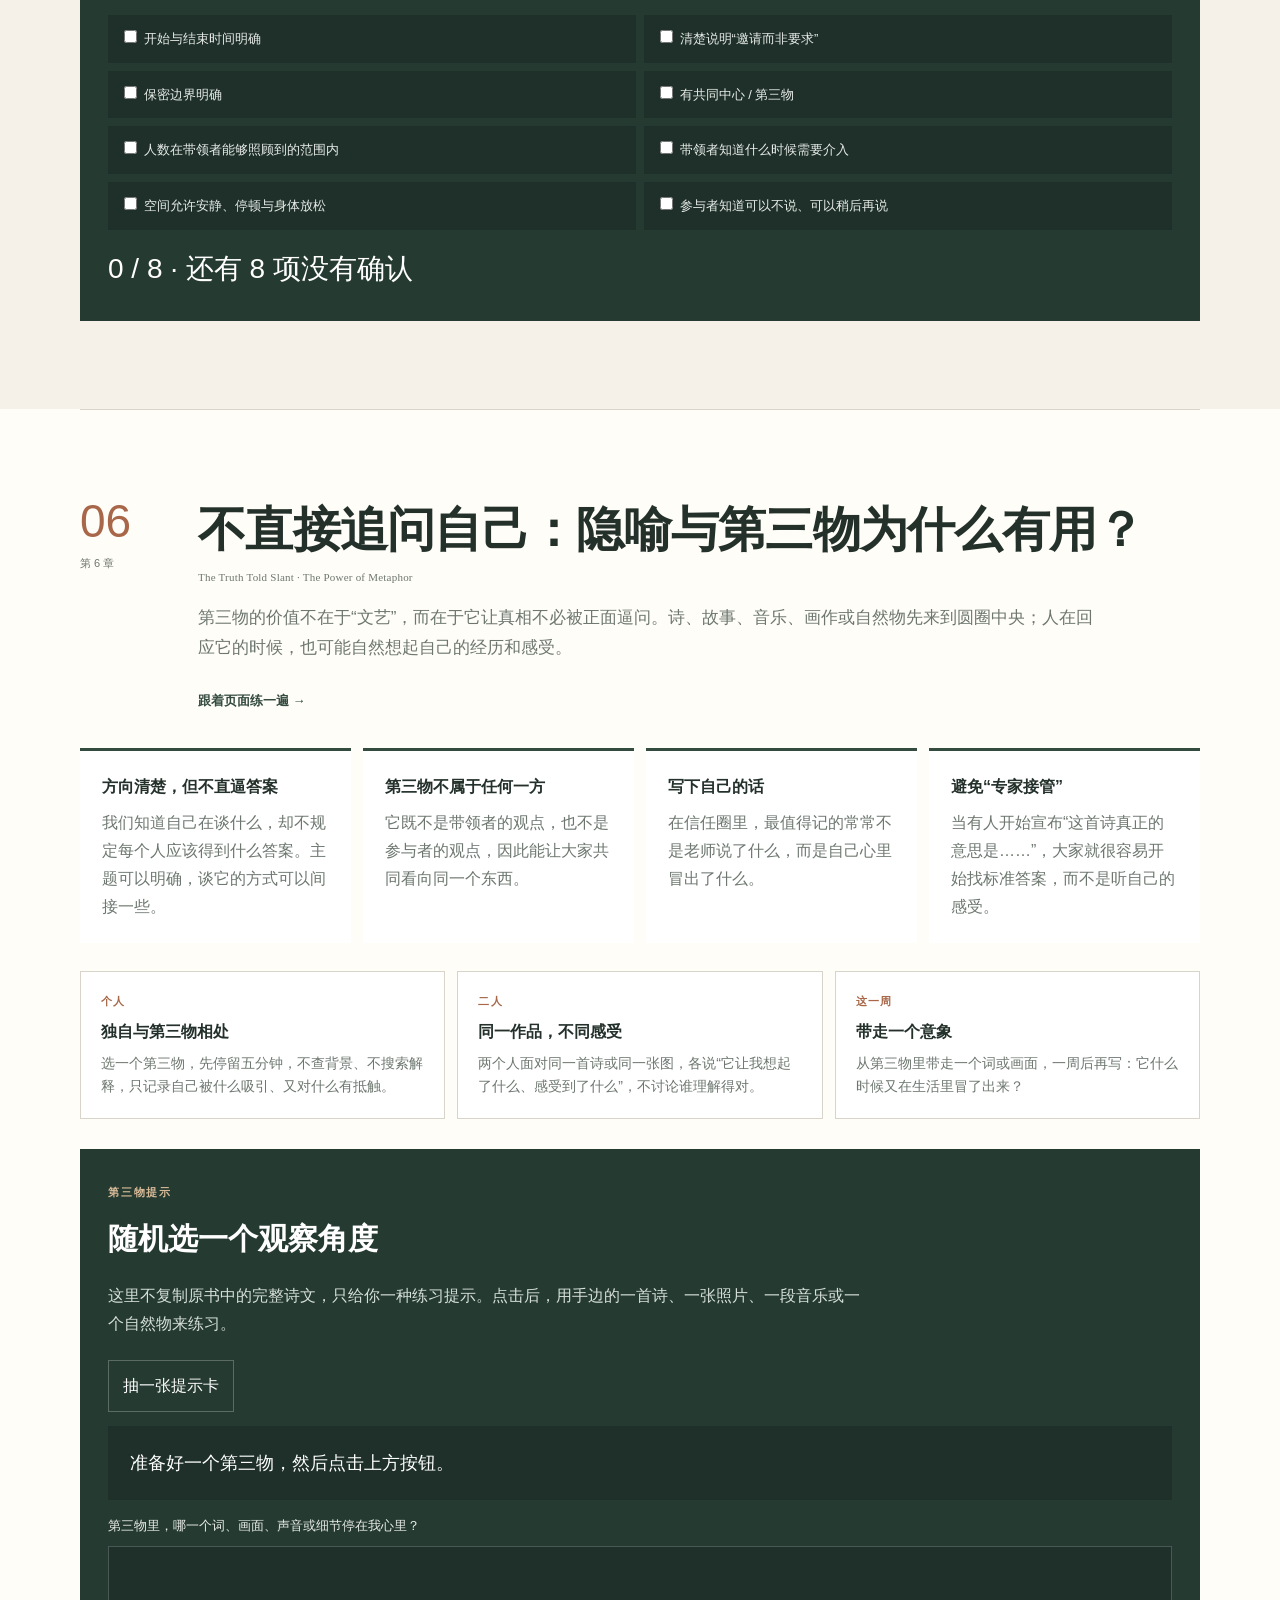
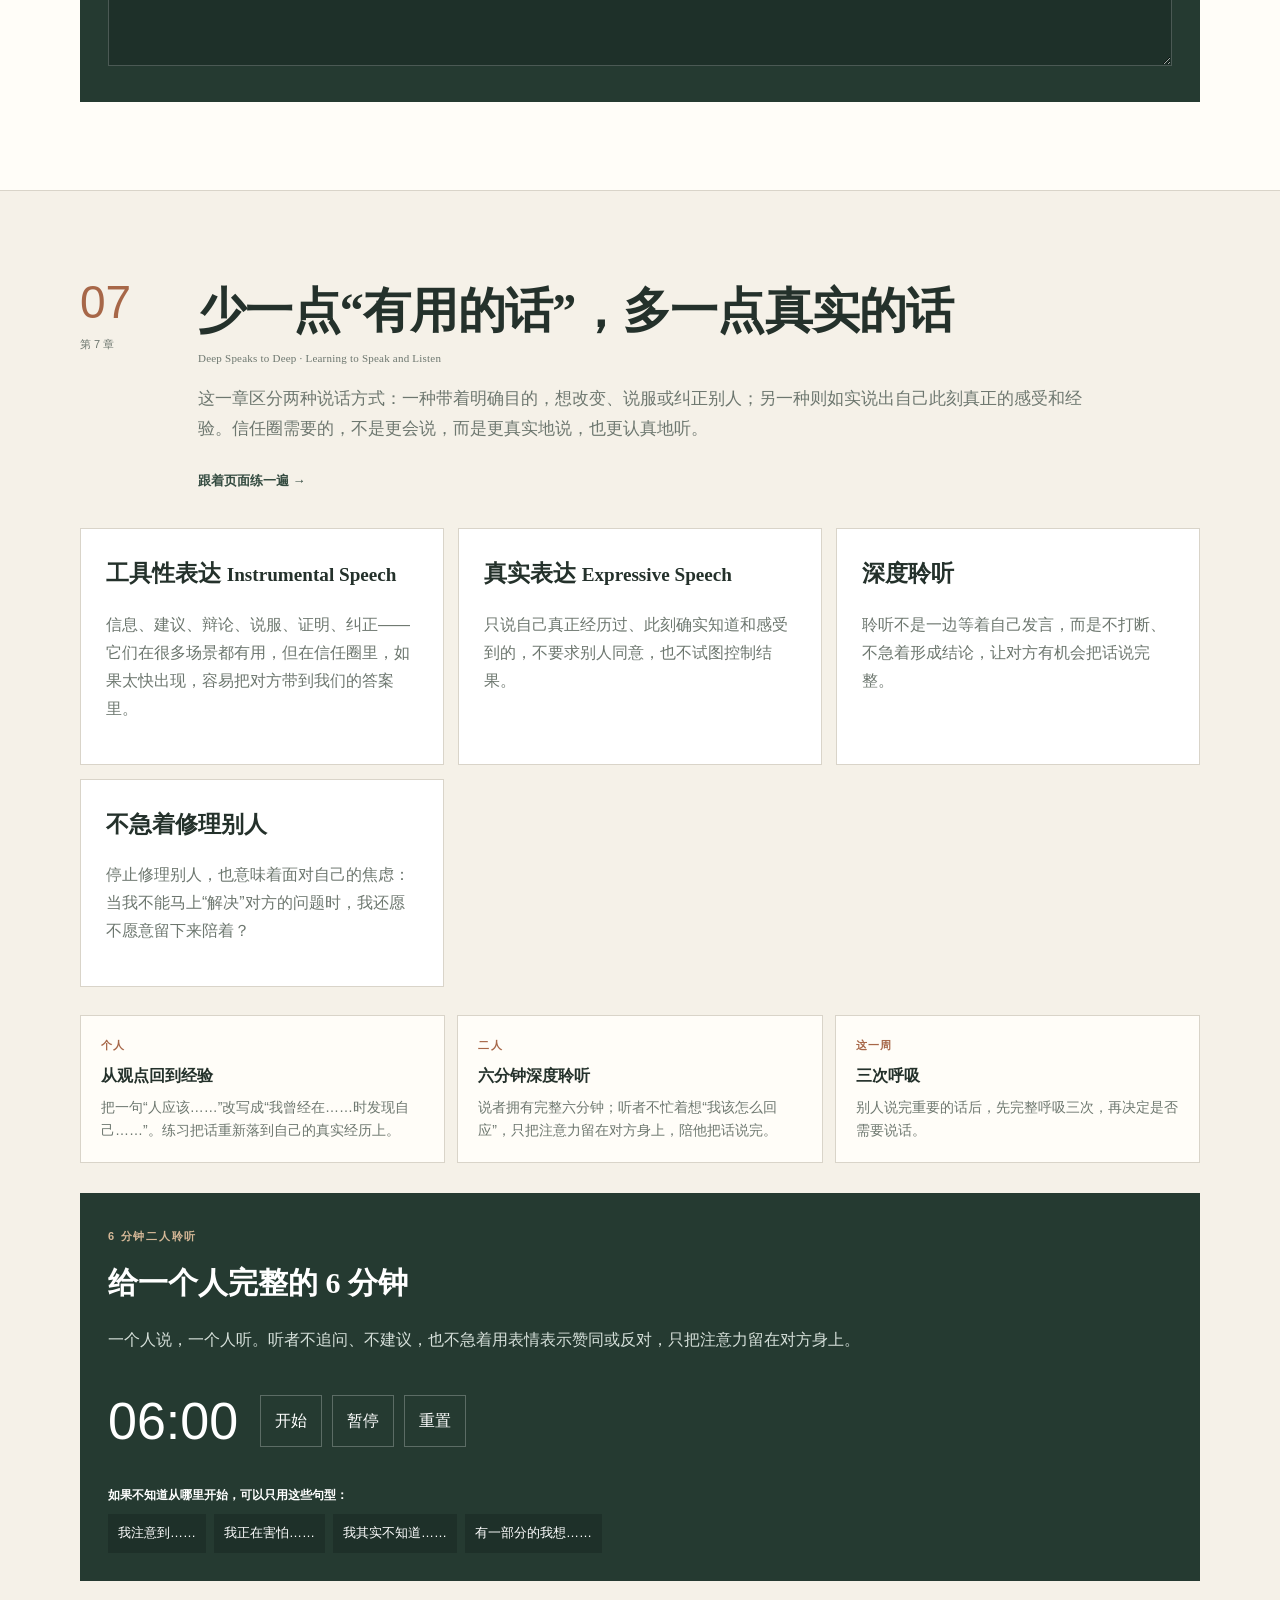
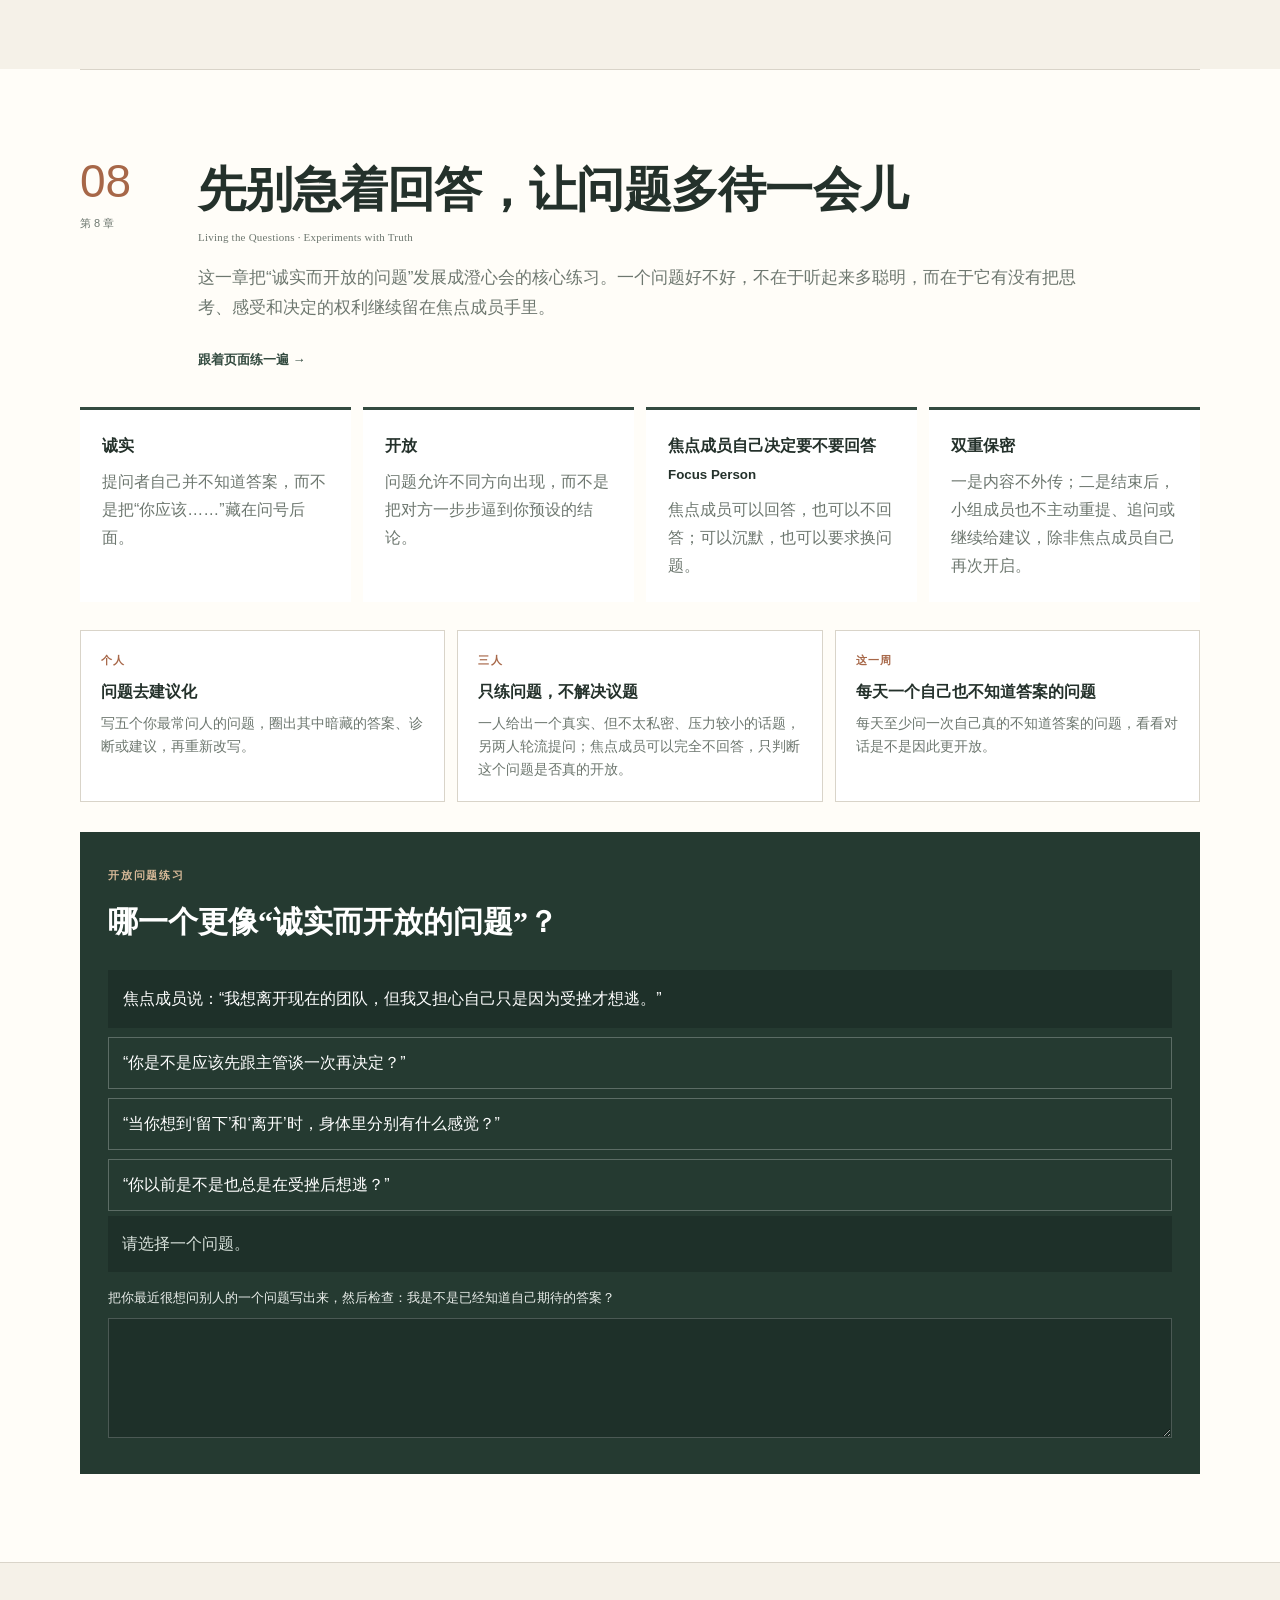
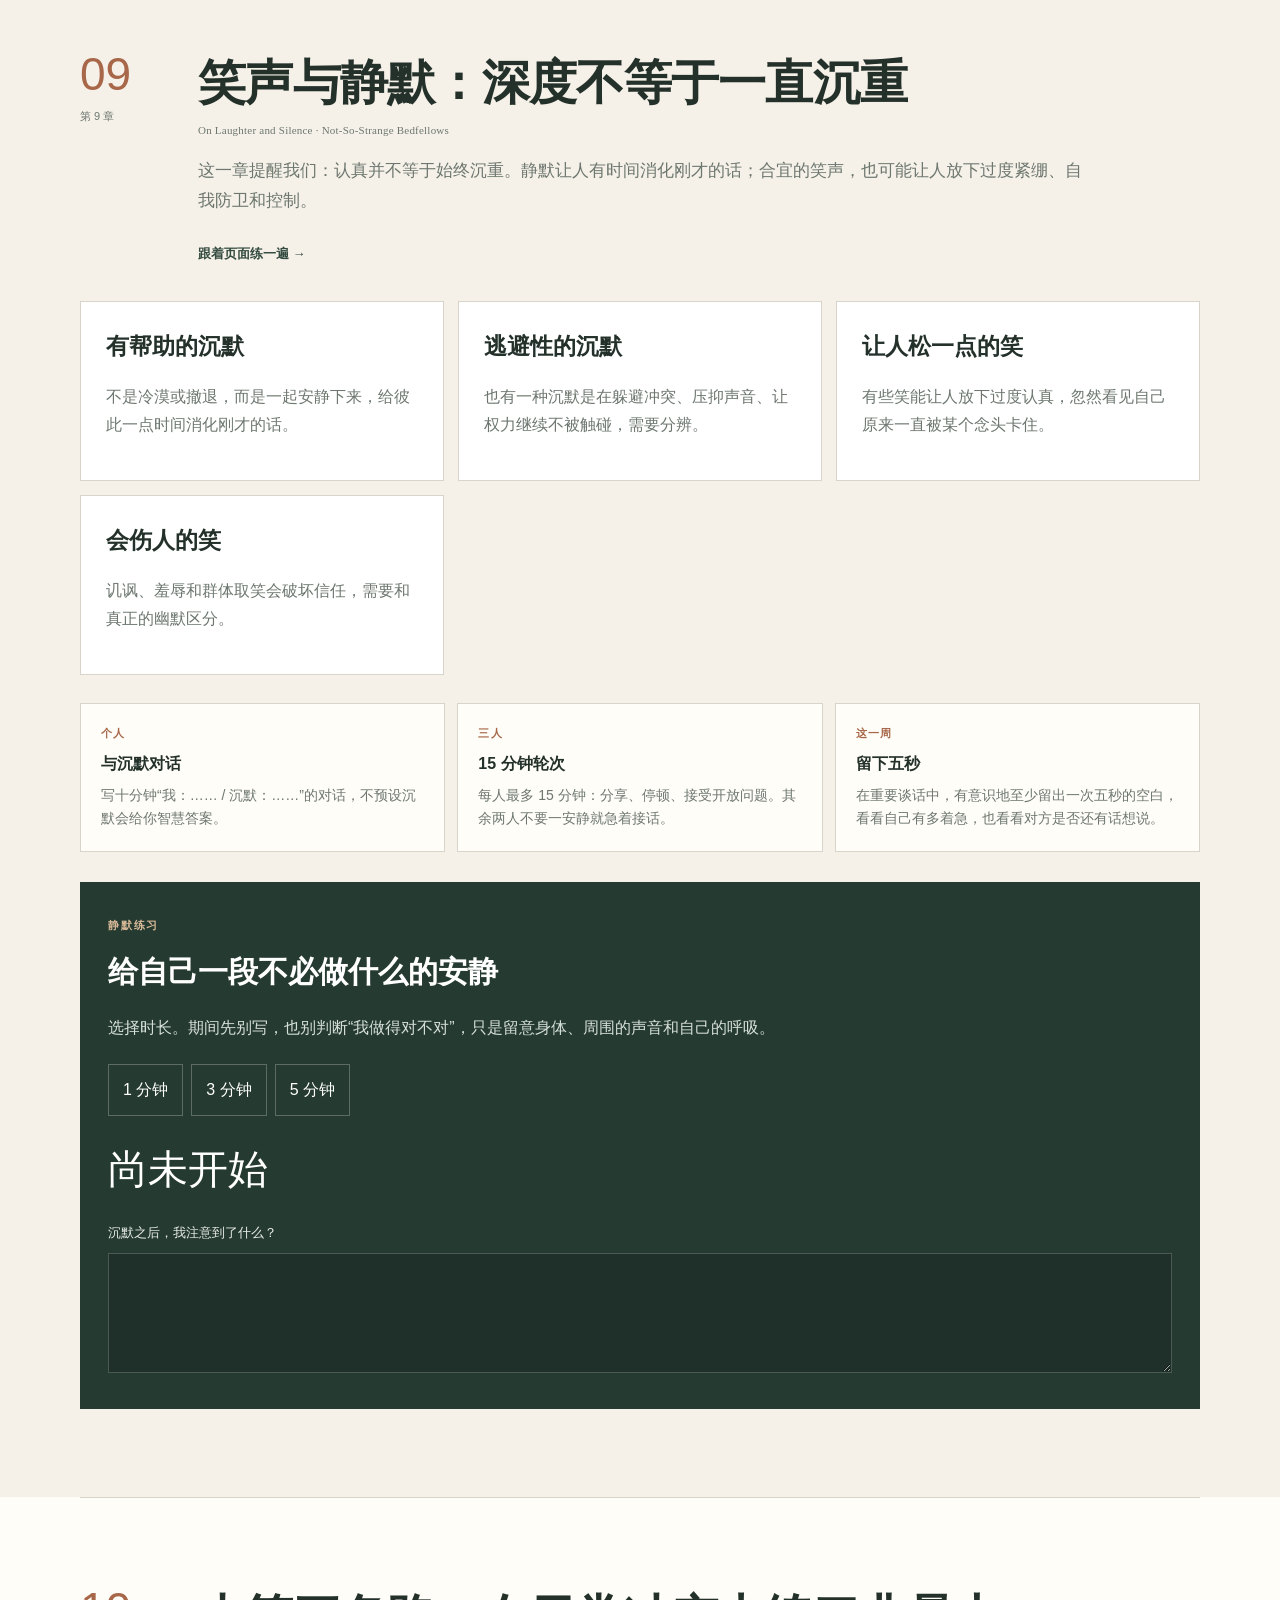
==== commit c3a981be: "Rename Clearness Committee to Chengxin Hui" ====
--- a/chapters.html
+++ b/chapters.html
@@ -318,7 +318,7 @@
     <section id="ch8" class="chapter-section wrap">
       <div class="chapter-head">
         <div><span class="chapter-no">08</span><small>第 8 章</small></div>
-        <div><h2>先别急着回答，让问题多待一会儿 <small class="original-title">Living the Questions · Experiments with Truth</small></h2><p>这一章把“诚实而开放的问题”发展成澄明小组的核心练习。一个问题好不好，不在于听起来多聪明，而在于它有没有把思考、感受和决定的权利继续留在焦点成员手里。</p></div>
+        <div><h2>先别急着回答，让问题多待一会儿 <small class="original-title">Living the Questions · Experiments with Truth</small></h2><p>这一章把“诚实而开放的问题”发展成澄心会的核心练习。一个问题好不好，不在于听起来多聪明，而在于它有没有把思考、感受和决定的权利继续留在焦点成员手里。</p></div>
       </div>
 
       <div class="deep-points">
--- a/styles.css
+++ b/styles.css
@@ -39,7 +39,7 @@
 .nav a{color:var(--ink);text-decoration:none;font-size:14px}
 .hero-inner{padding:8vh 0 11vh;position:relative;z-index:2}
 .eyebrow,.section-kicker{font-size:12px;letter-spacing:.18em;font-weight:700;color:var(--deep);text-transform:uppercase}
-.hero h1{font-family:"Songti SC","STSong","Noto Serif CJK SC",serif;font-size:clamp(44px,5.4vw,68px);line-height:1.13;letter-spacing:-.035em;margin:22px 0 24px;max-width:18ch;font-weight:600;text-wrap:pretty}
+.hero h1{font-family:"Songti SC","STSong","Noto Serif CJK SC",serif;font-size:clamp(44px,5.4vw,68px);line-height:1.26;letter-spacing:-.025em;margin:22px 0 26px;max-width:16em;font-weight:600;text-wrap:pretty}
 .lead{font-size:18px;max-width:720px;color:#314039;text-wrap:pretty}
 .hero-actions{display:flex;gap:12px;margin-top:34px}
 .btn{display:inline-flex;align-items:center;justify-content:center;border-radius:999px;padding:13px 23px;border:1px solid transparent;text-decoration:none;font-size:15px;cursor:pointer}
@@ -47,7 +47,7 @@
 .ghost{background:rgba(255,255,255,.28);border-color:rgba(36,49,43,.28);color:var(--ink)}
 .hero-note{margin-top:16px;font-size:13px;color:#4f5d55}
 .section{padding:110px 0}
-.section h2{font-family:"Songti SC","STSong",serif;font-size:clamp(32px,3.7vw,46px);line-height:1.32;margin:18px 0 38px;font-weight:600;letter-spacing:-.02em;max-width:26ch;text-wrap:pretty}
+.section h2{font-family:"Songti SC","STSong",serif;font-size:clamp(32px,3.7vw,46px);line-height:1.42;margin:18px 0 40px;font-weight:600;letter-spacing:-.015em;max-width:26em;text-wrap:pretty}
 .intro-grid{display:grid;grid-template-columns:1.5fr .8fr;gap:70px;align-items:start}
 .intro-copy{font-size:19px}.intro-copy p{margin-top:0;margin-bottom:28px}
 .quote-card{background:var(--paper);padding:34px;border-radius:4px}
@@ -58,7 +58,7 @@
 .cards{display:grid;gap:20px}.cards.three{grid-template-columns:repeat(3,1fr)}
 .card{background:rgba(255,255,255,.55);padding:28px;border-top:3px solid var(--deep)}
 .card .num{font-size:12px;color:var(--rust);font-weight:700}
-.card h3{font-size:22px;margin:18px 0 10px}.card p{color:var(--muted)}
+.card h3{font-size:22px;line-height:1.45;margin:18px 0 10px}.card p{color:var(--muted)}
 .timeline{display:grid;grid-template-columns:repeat(5,1fr);gap:10px;margin-bottom:26px}
 .step{background:white;border:1px solid var(--line);padding:18px;text-align:left;display:flex;gap:12px;cursor:pointer;min-height:92px}
 .step span{width:26px;height:26px;border-radius:50%;background:var(--paper);display:grid;place-items:center;font-size:12px;flex:0 0 auto}
@@ -90,7 +90,7 @@
 .resource small{color:var(--rust);letter-spacing:.14em;font-weight:700}
 .resource h3{font-family:"Songti SC",serif;font-size:28px;margin:18px 0 10px}.resource p{color:var(--muted)}
 .closing{padding:110px 0;background:#b9c3b4}
-.closing p{font-size:16px}.closing h2{font-family:"Songti SC",serif;font-size:clamp(34px,4vw,48px);line-height:1.35;margin:12px 0 32px;font-weight:600;max-width:26ch;text-wrap:pretty}
+.closing p{font-size:16px}.closing h2{font-family:"Songti SC",serif;font-size:clamp(34px,4vw,48px);line-height:1.45;margin:12px 0 34px;font-weight:600;max-width:26em;text-wrap:pretty}
 footer{padding:26px 0;background:var(--ink);color:#cdd5d0;font-size:13px}
 .footer-inner{display:flex;justify-content:space-between}
 .pause-overlay{position:fixed;inset:0;background:rgba(28,40,34,.96);z-index:50;display:none;place-items:center;color:white}
@@ -100,8 +100,17 @@
 
 .brand{text-decoration:none;color:inherit}
 .title-line{display:block;max-width:100%}
-@media(min-width:781px){
+@media(min-width:1100px){
   h1 .title-line,h2 .title-line{width:max-content;white-space:nowrap}
+}
+@media(min-width:781px) and (max-width:1099px){
+  .hero h1{font-size:54px}
+  .subhero h1{font-size:50px}
+  .section h2{font-size:40px}
+  .closing h2{font-size:42px}
+}
+@media(min-width:781px) and (max-width:1050px){
+  .practice-grid{grid-template-columns:1fr;gap:40px}
 }
 .module-grid{display:grid;grid-template-columns:repeat(2,1fr);gap:18px}
 .module-card{display:block;background:rgba(255,255,255,.7);border:1px solid var(--line);padding:28px;color:var(--ink);text-decoration:none;transition:transform .2s ease,border-color .2s ease}
@@ -118,7 +127,7 @@
 
 .subhero{background:linear-gradient(135deg,#d8ded2,#a9b7a9);min-height:58vh}
 .subhero-copy{padding:8vh 0 10vh}
-.subhero h1{font-family:"Songti SC","STSong",serif;font-size:clamp(40px,5vw,62px);line-height:1.18;letter-spacing:-.03em;margin:18px 0 24px;max-width:20ch;font-weight:600;text-wrap:pretty}
+.subhero h1{font-family:"Songti SC","STSong",serif;font-size:clamp(40px,5vw,62px);line-height:1.3;letter-spacing:-.02em;margin:18px 0 26px;max-width:18em;font-weight:600;text-wrap:pretty}
 .subhero-copy>p{max-width:760px;font-size:18px;color:#34433b;text-wrap:pretty}
 .inner-page .nav{padding:24px 0}
 .inner-page footer a{color:#dce3df}
@@ -126,7 +135,7 @@
 .touchstone-grid{display:grid;grid-template-columns:repeat(2,1fr);gap:18px}
 .touchstone{border:1px solid var(--line);padding:28px;background:#fff}
 .touchstone span{font-size:12px;color:var(--rust);font-weight:700}
-.touchstone h2{font-family:"Songti SC",serif;font-size:28px!important;margin:10px 0 12px!important;letter-spacing:-.02em!important}
+.touchstone h2{font-family:"Songti SC",serif;font-size:28px!important;line-height:1.48!important;margin:10px 0 12px!important;letter-spacing:-.015em!important}
 .touchstone p{color:var(--muted)}
 .touchstone em{display:block;margin-top:18px;padding-top:16px;border-top:1px solid var(--line);font-style:normal;font-size:14px}
 .practice-random{background:white;border:1px solid var(--line);padding:32px;display:flex;justify-content:space-between;gap:24px;align-items:center}
--- a/chapters.css
+++ b/chapters.css
@@ -1,7 +1,7 @@
 :root{--chapter-night:#253a31;--chapter-sage:#9fb09f;--chapter-cream:#f4efe5;--chapter-warm:#b9885e}
 .chapter-hero{background:linear-gradient(135deg,#d9ddd3,#aab8aa 60%,#84998b);padding-bottom:64px}
 .chapter-hero-copy{padding:70px 0 38px}
-.chapter-hero h1{font-family:"Songti SC","STSong",serif;font-size:clamp(42px,5.2vw,64px);line-height:1.17;letter-spacing:-.03em;margin:18px 0 22px;max-width:20ch;text-wrap:pretty}
+.chapter-hero h1{font-family:"Songti SC","STSong",serif;font-size:clamp(42px,5.2vw,64px);line-height:1.3;letter-spacing:-.02em;margin:18px 0 24px;max-width:18em;text-wrap:pretty}
 .chapter-hero-copy>p{max-width:780px;font-size:18px;color:#334139;text-wrap:pretty}
 .hero-note{margin-top:28px;display:inline-block;padding:12px 16px;background:rgba(255,255,255,.65);font-size:13px;color:#435148}
 .chapter-toc{display:grid;grid-template-columns:repeat(4,1fr);gap:10px}
@@ -11,7 +11,7 @@
 .chapter-section{padding:88px 0;border-top:1px solid var(--line)}
 .chapter-head{display:grid;grid-template-columns:90px 1fr;gap:28px;align-items:start;margin-bottom:34px}
 .chapter-no{font-size:46px;font-weight:300;color:var(--rust);line-height:1}.chapter-head small{display:block;color:var(--muted);font-size:11px;margin-top:8px}
-.chapter-head h2{font-family:"Songti SC",serif;font-size:clamp(34px,4vw,52px);line-height:1.18;margin:0 0 14px}
+.chapter-head h2{font-family:"Songti SC",serif;font-size:clamp(34px,3.8vw,48px);line-height:1.34;margin:0 0 16px;letter-spacing:-.015em}
 .chapter-head p{max-width:900px;color:var(--muted);font-size:17px}
 .chapter-guided-link{display:inline-block;margin-top:10px;color:var(--deep);font-weight:700;text-decoration:none;font-size:13px}
 .chapter-guided-link:hover{text-decoration:underline}
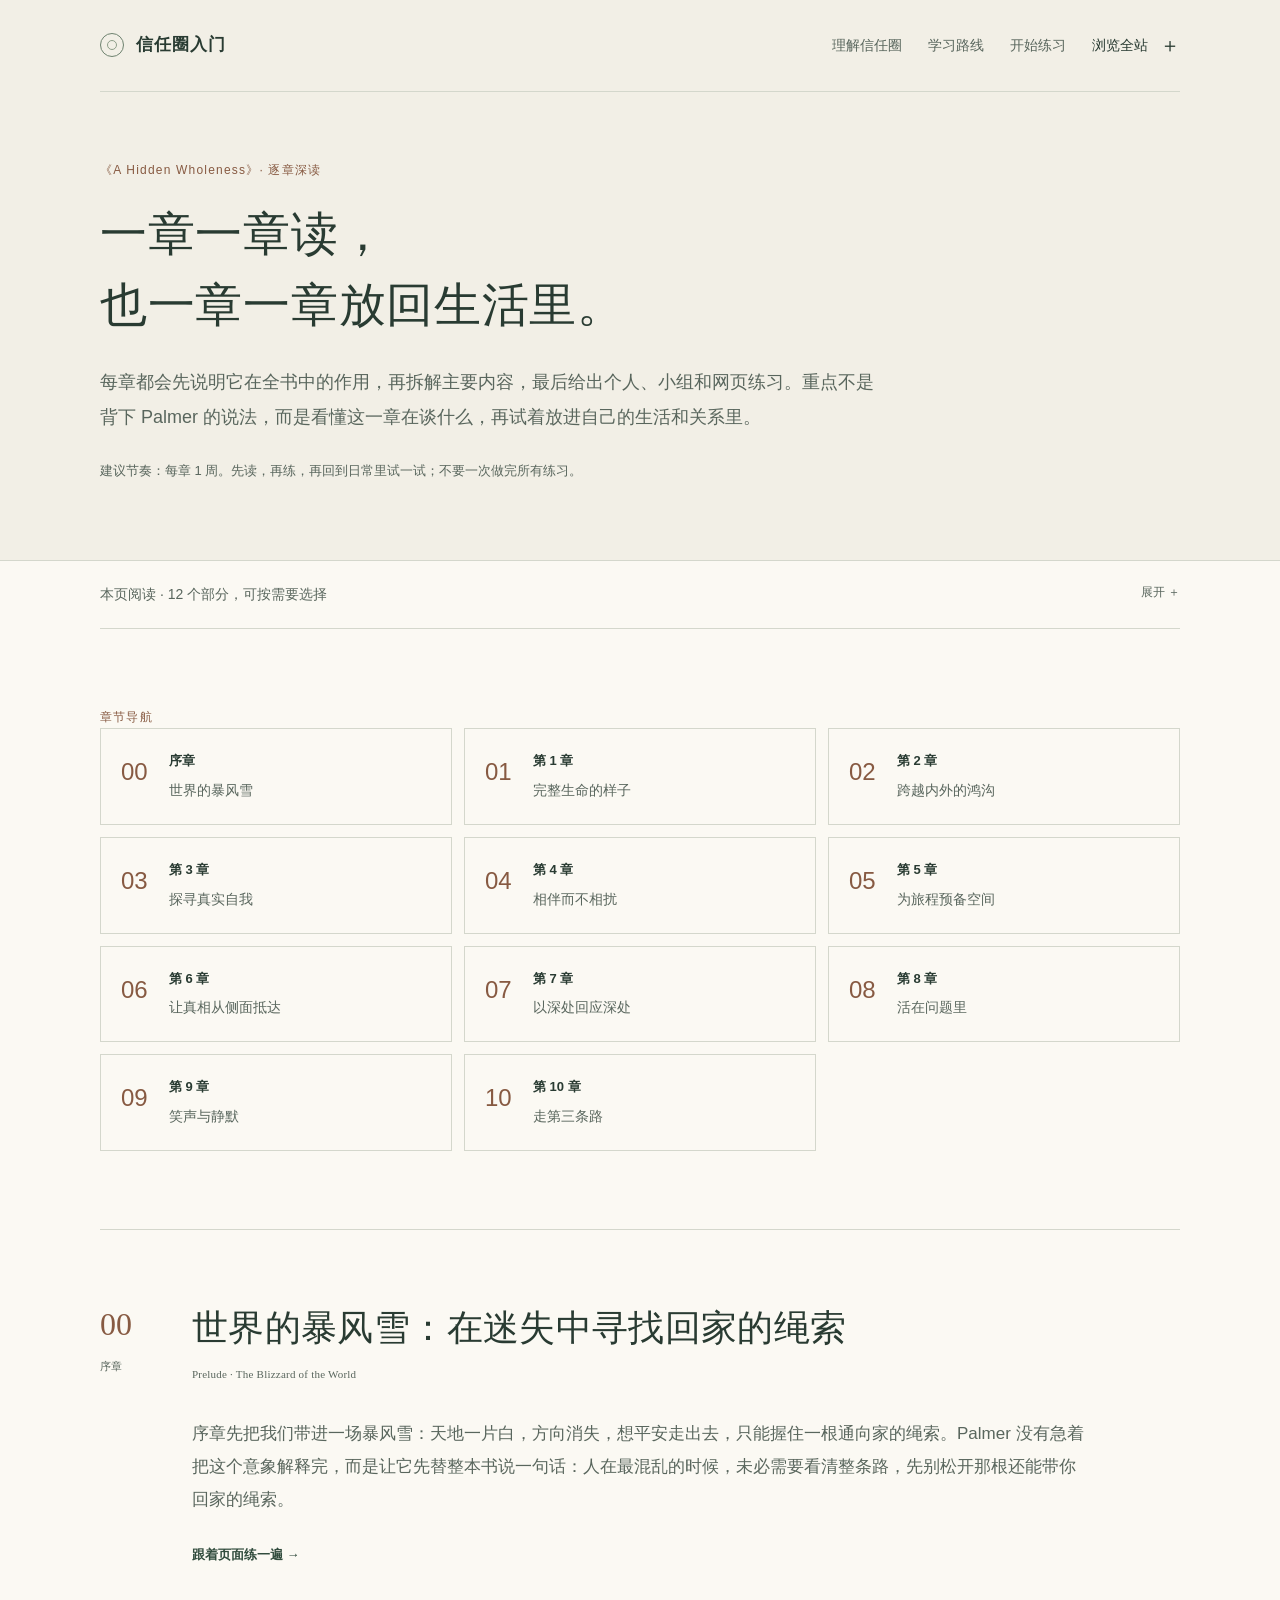
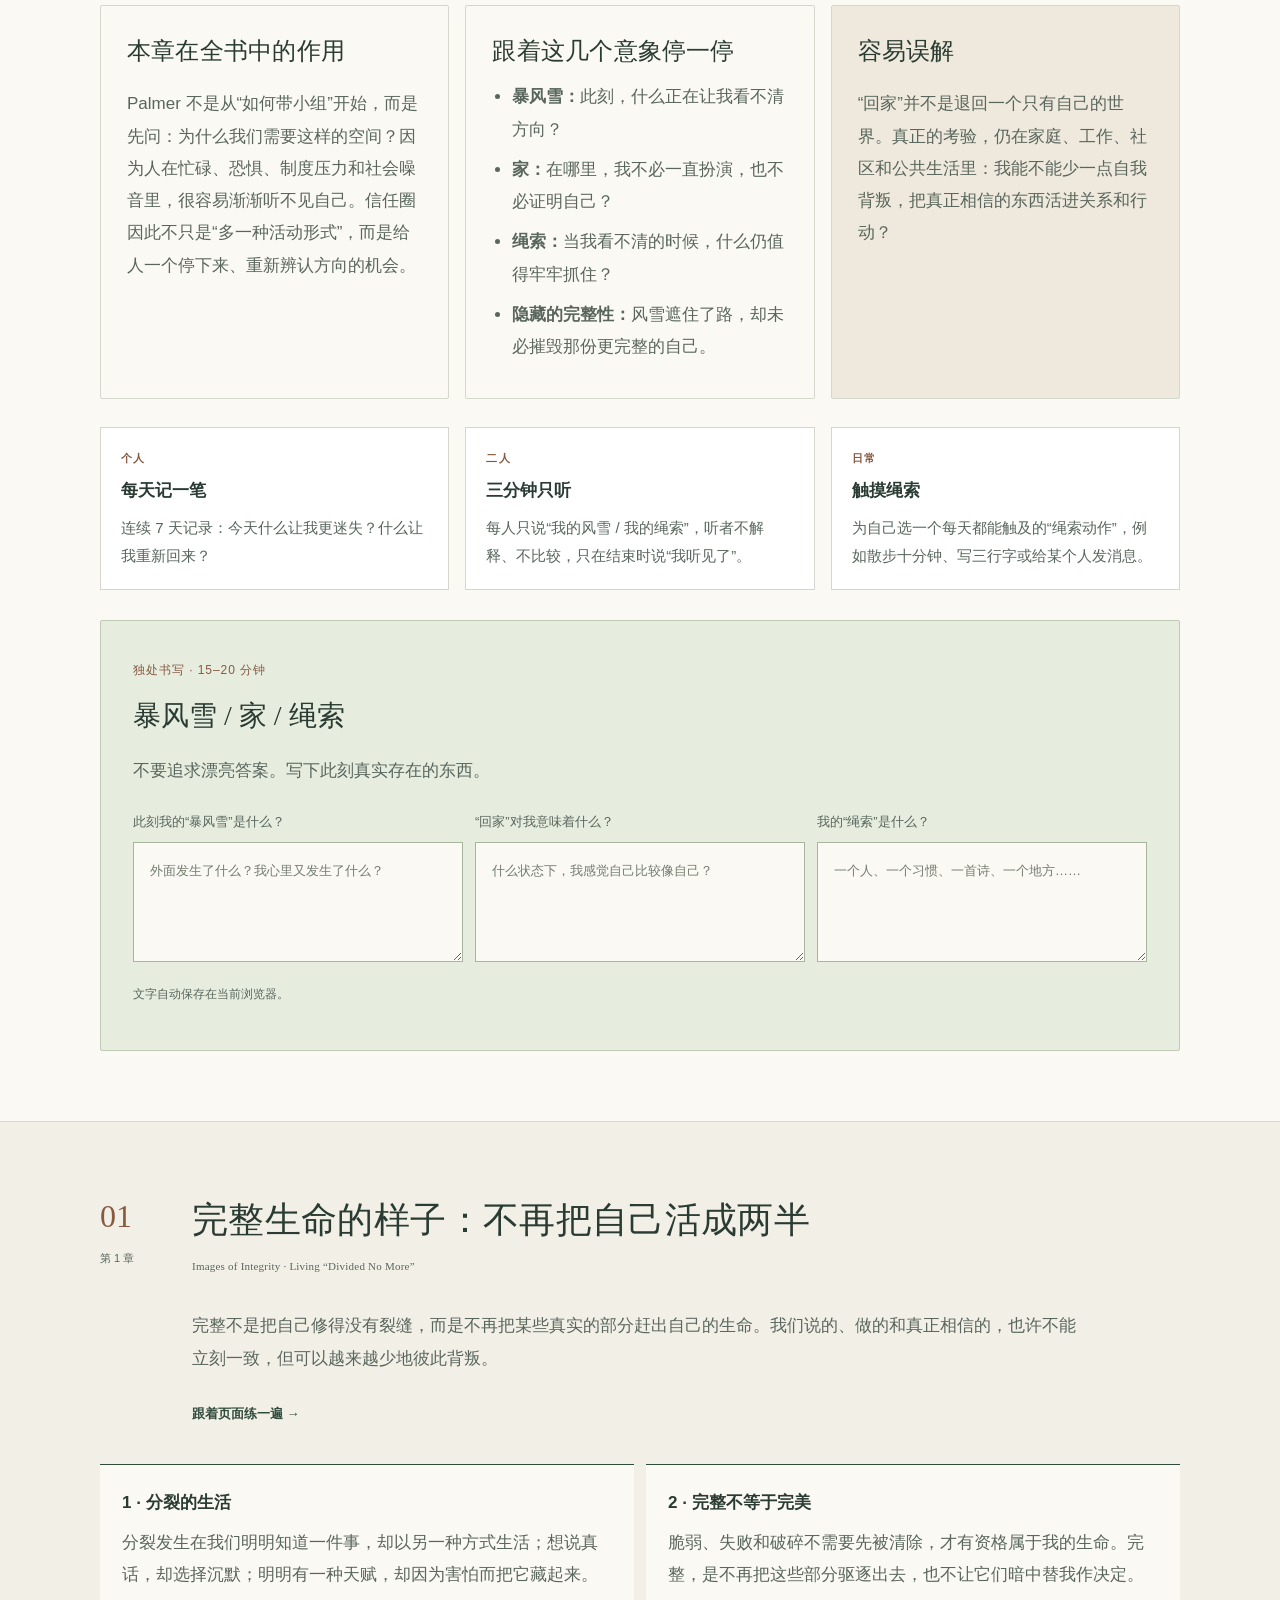
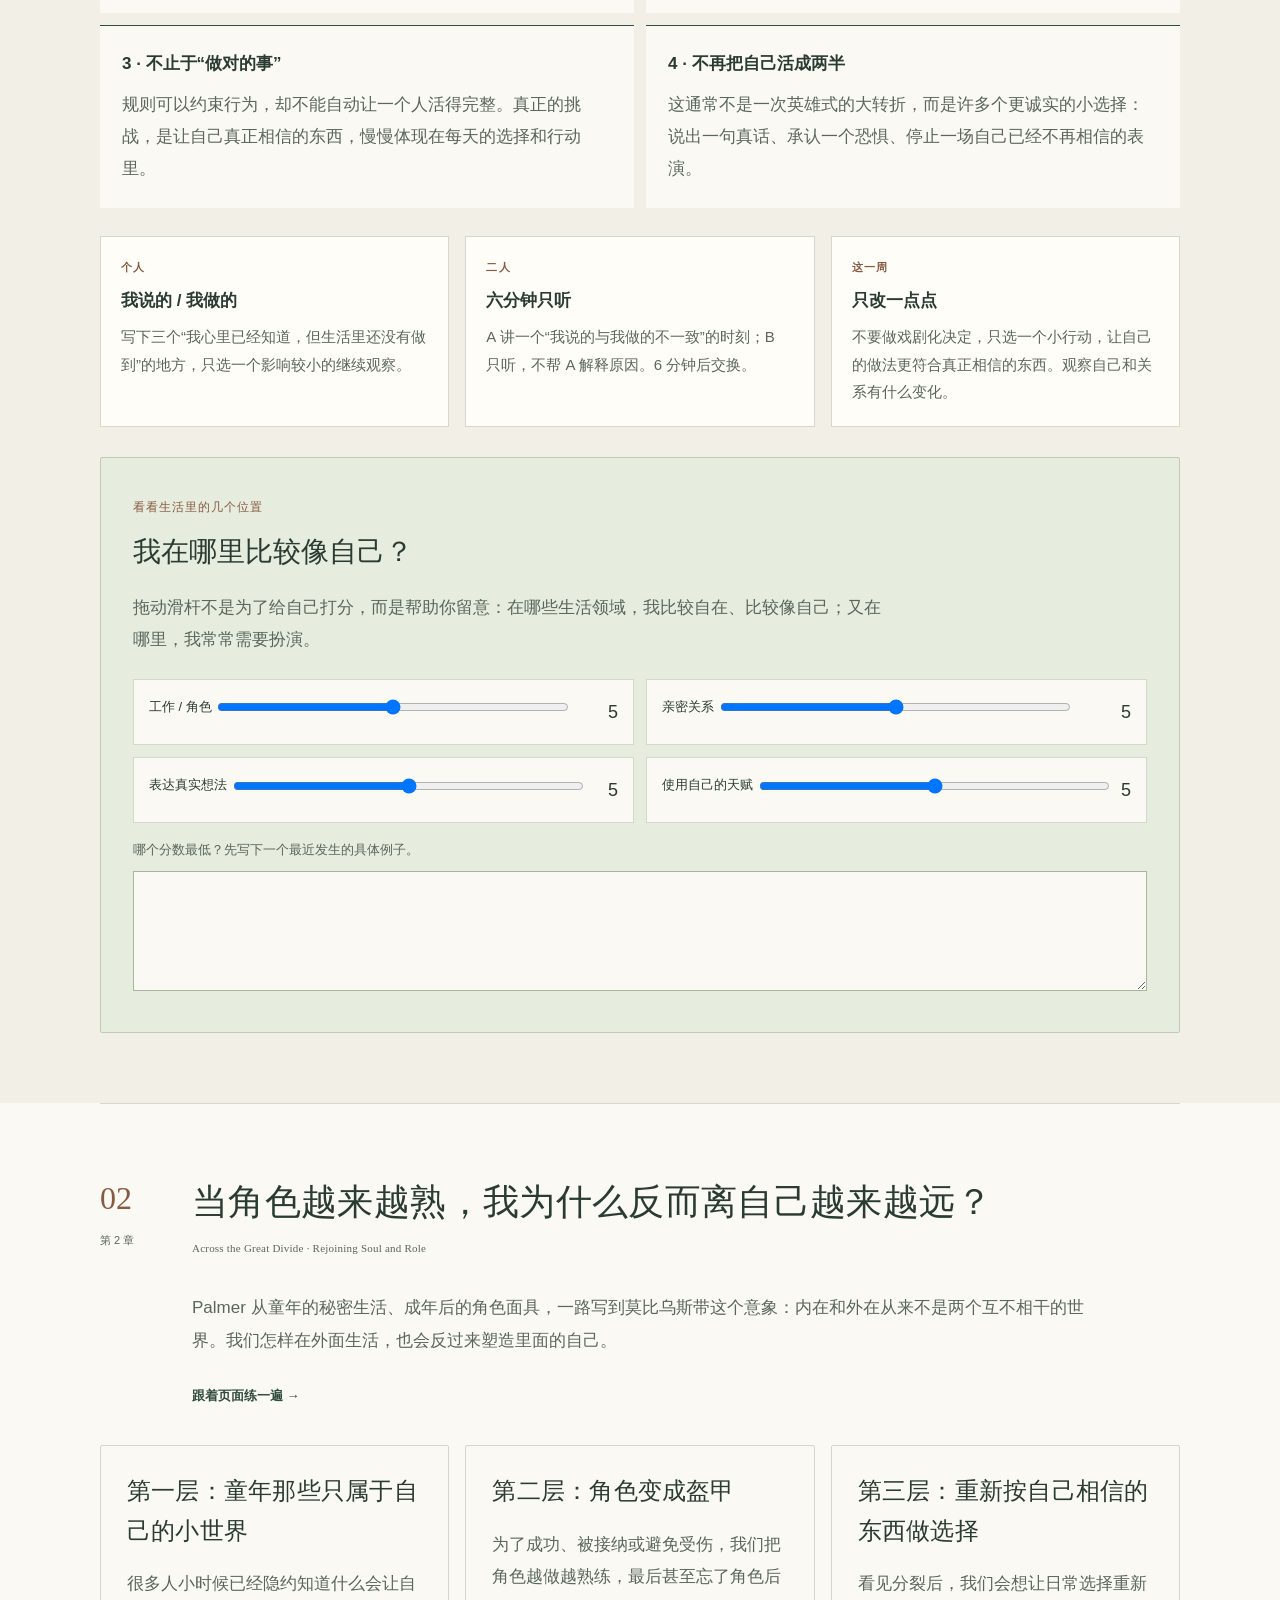
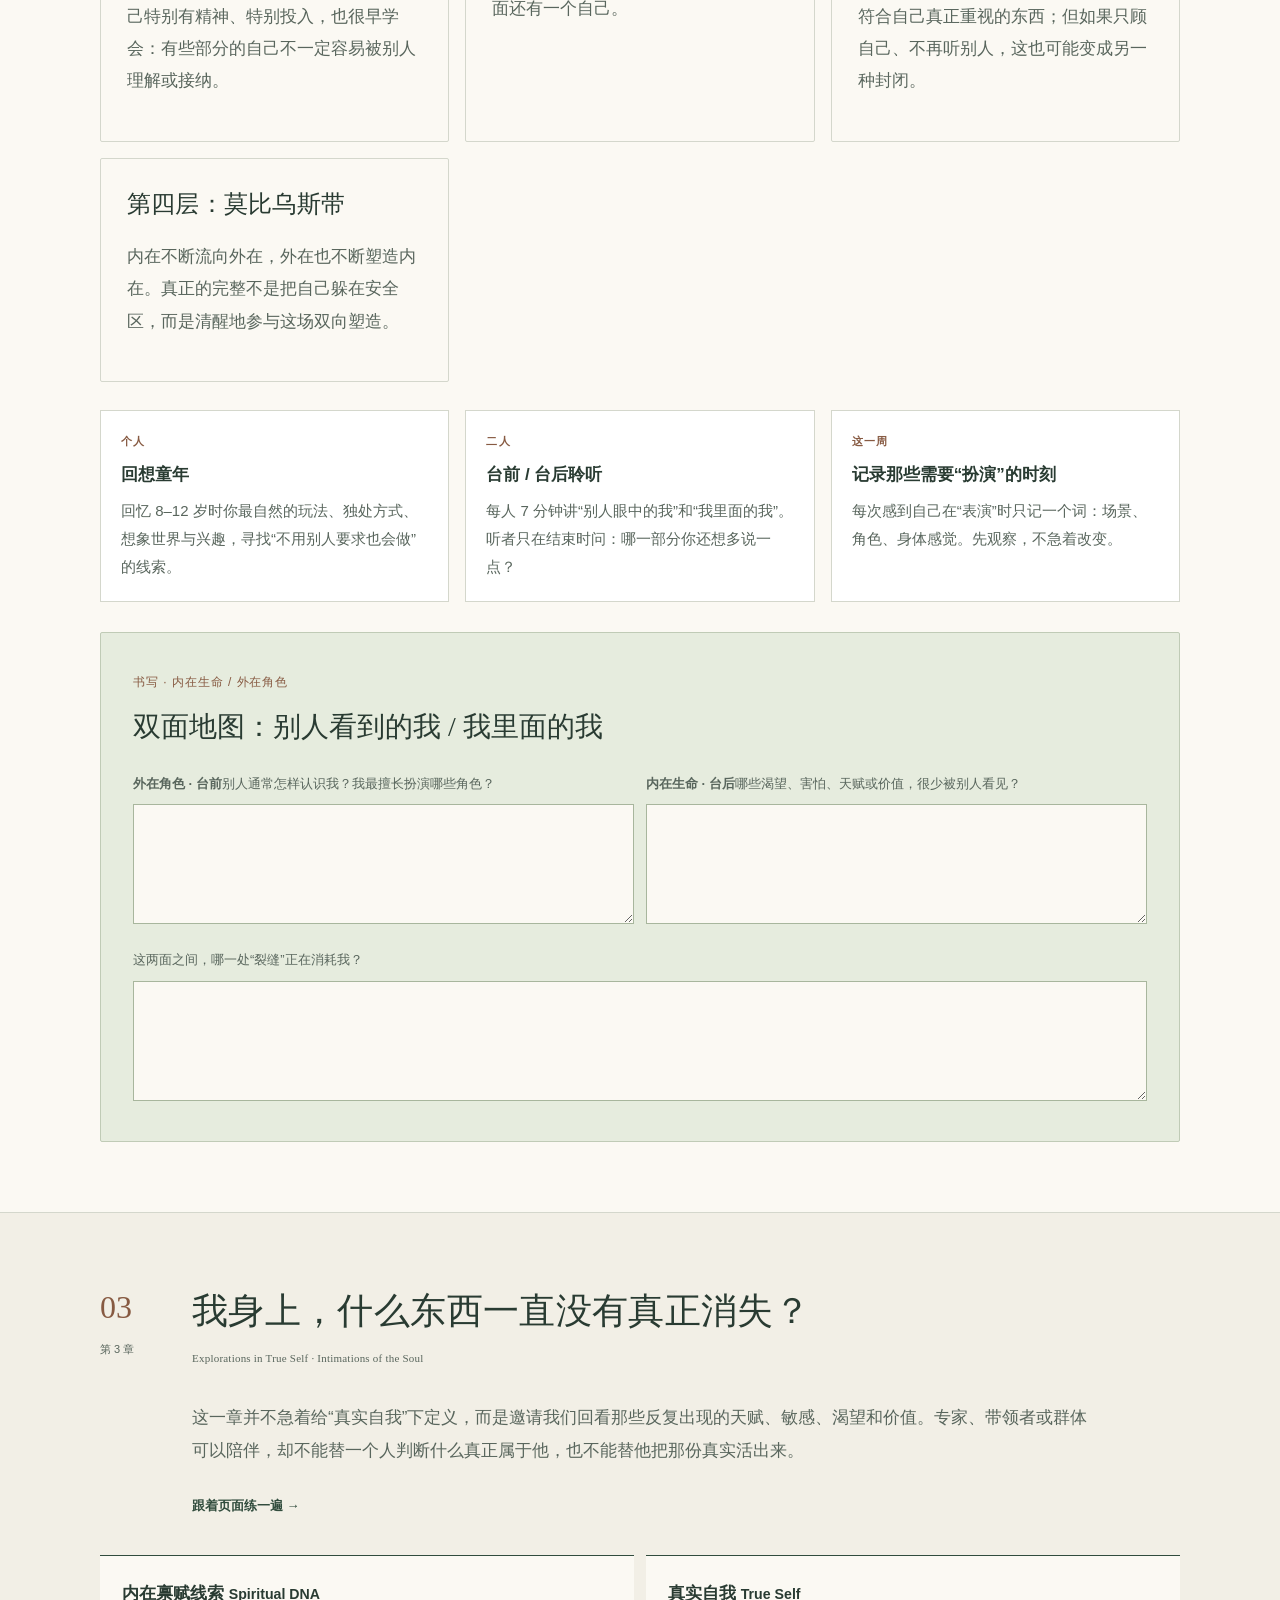
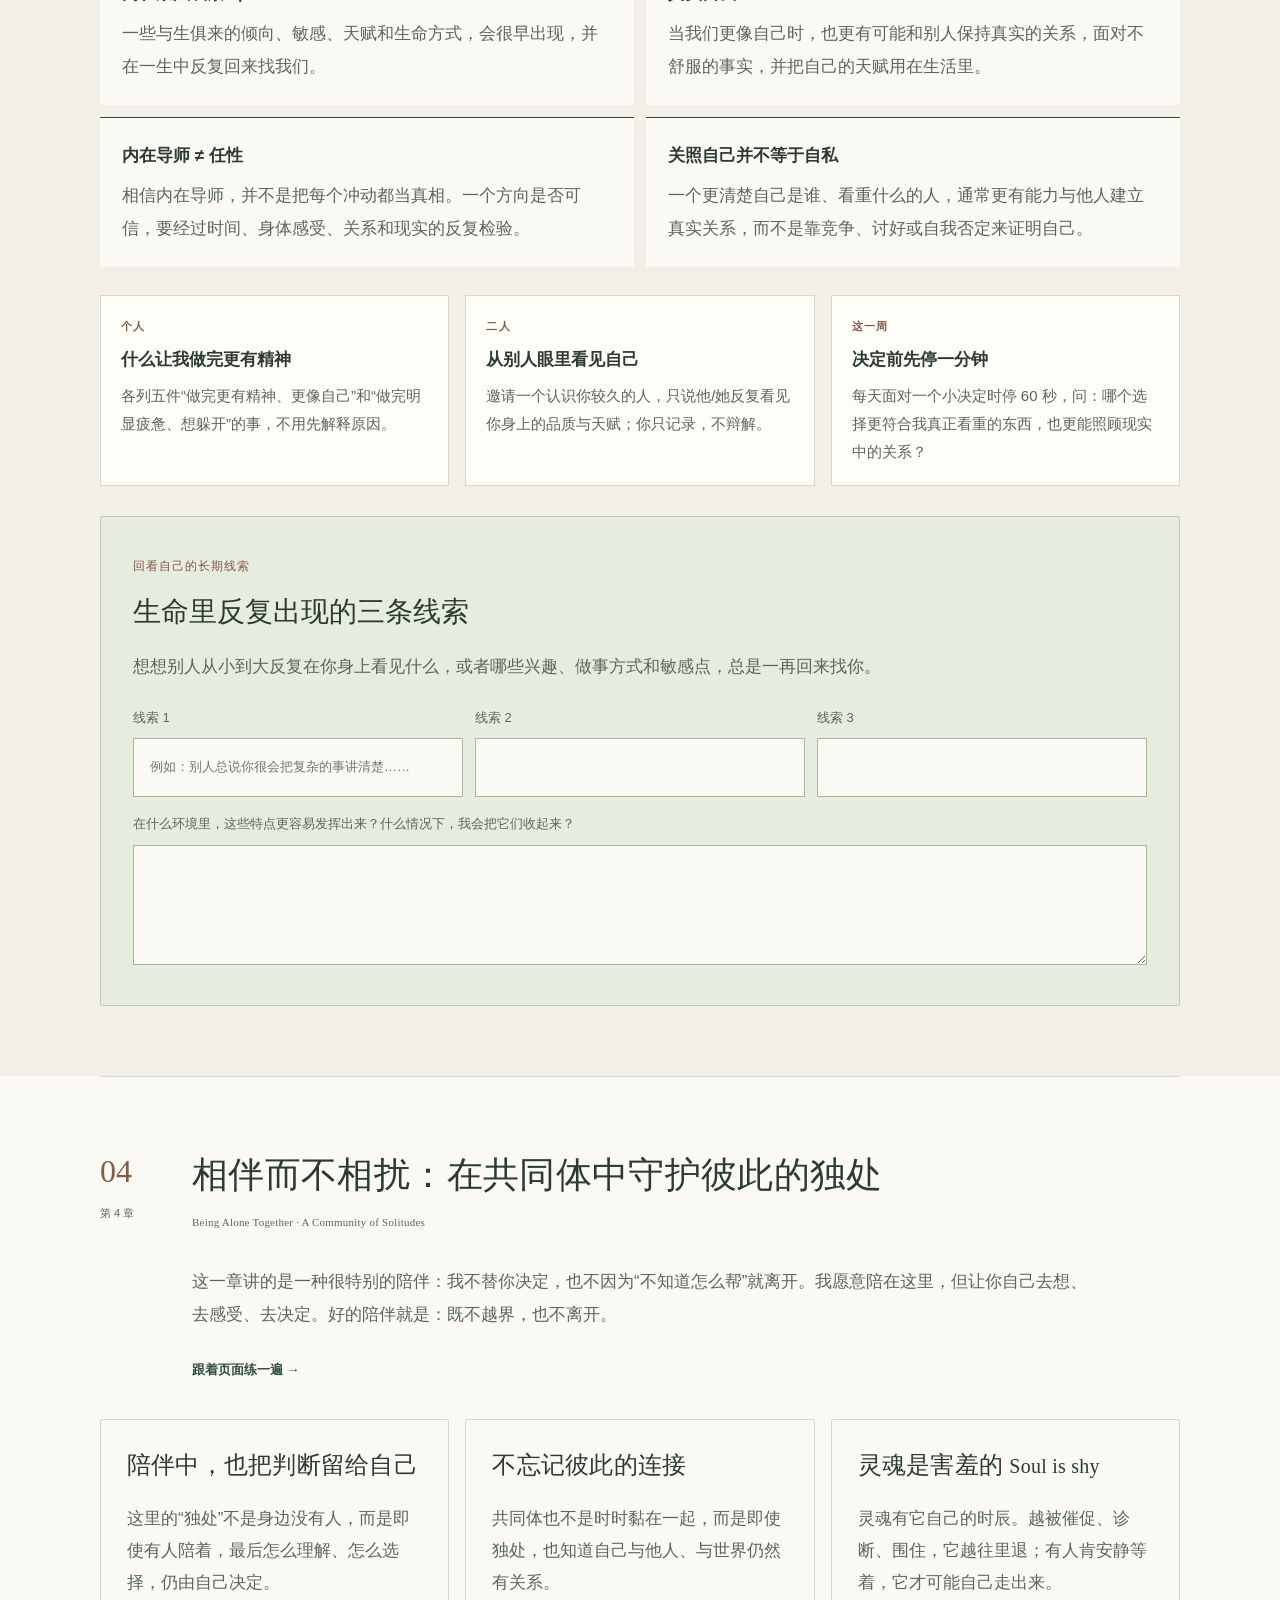
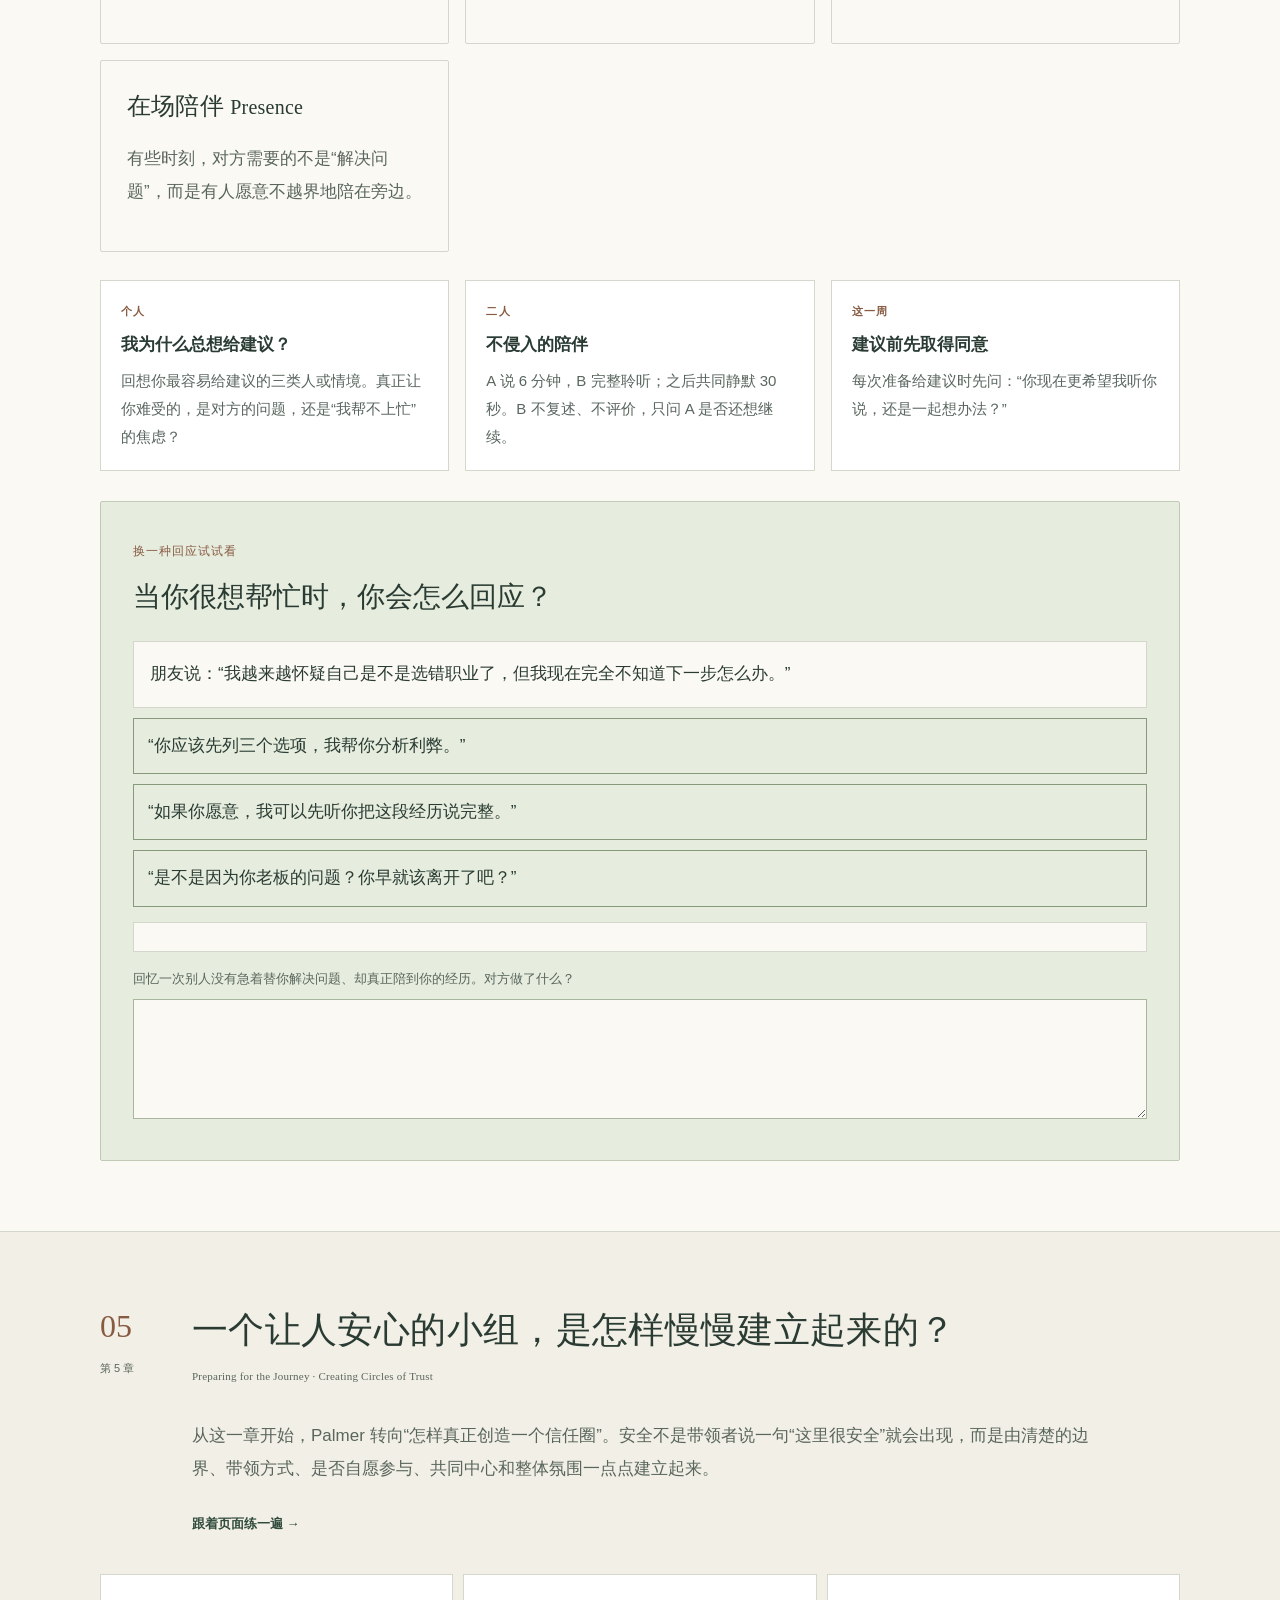
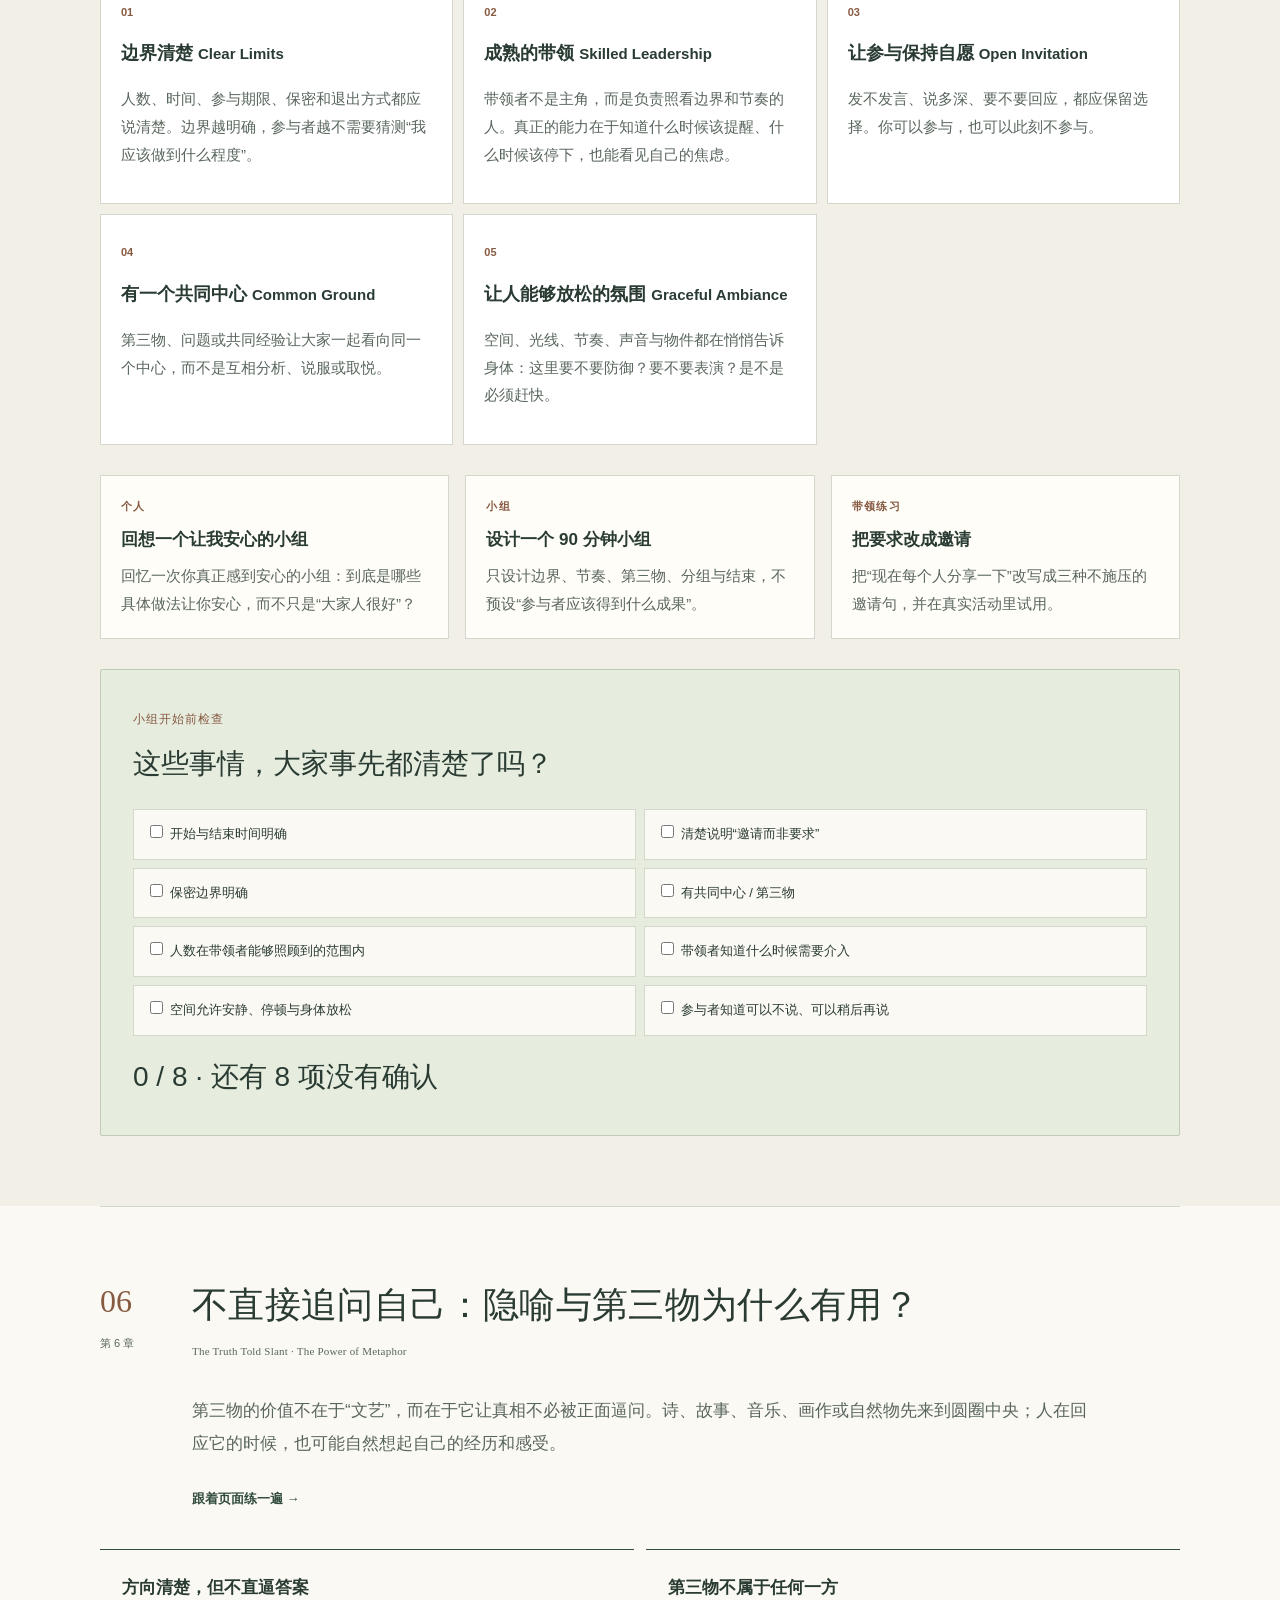
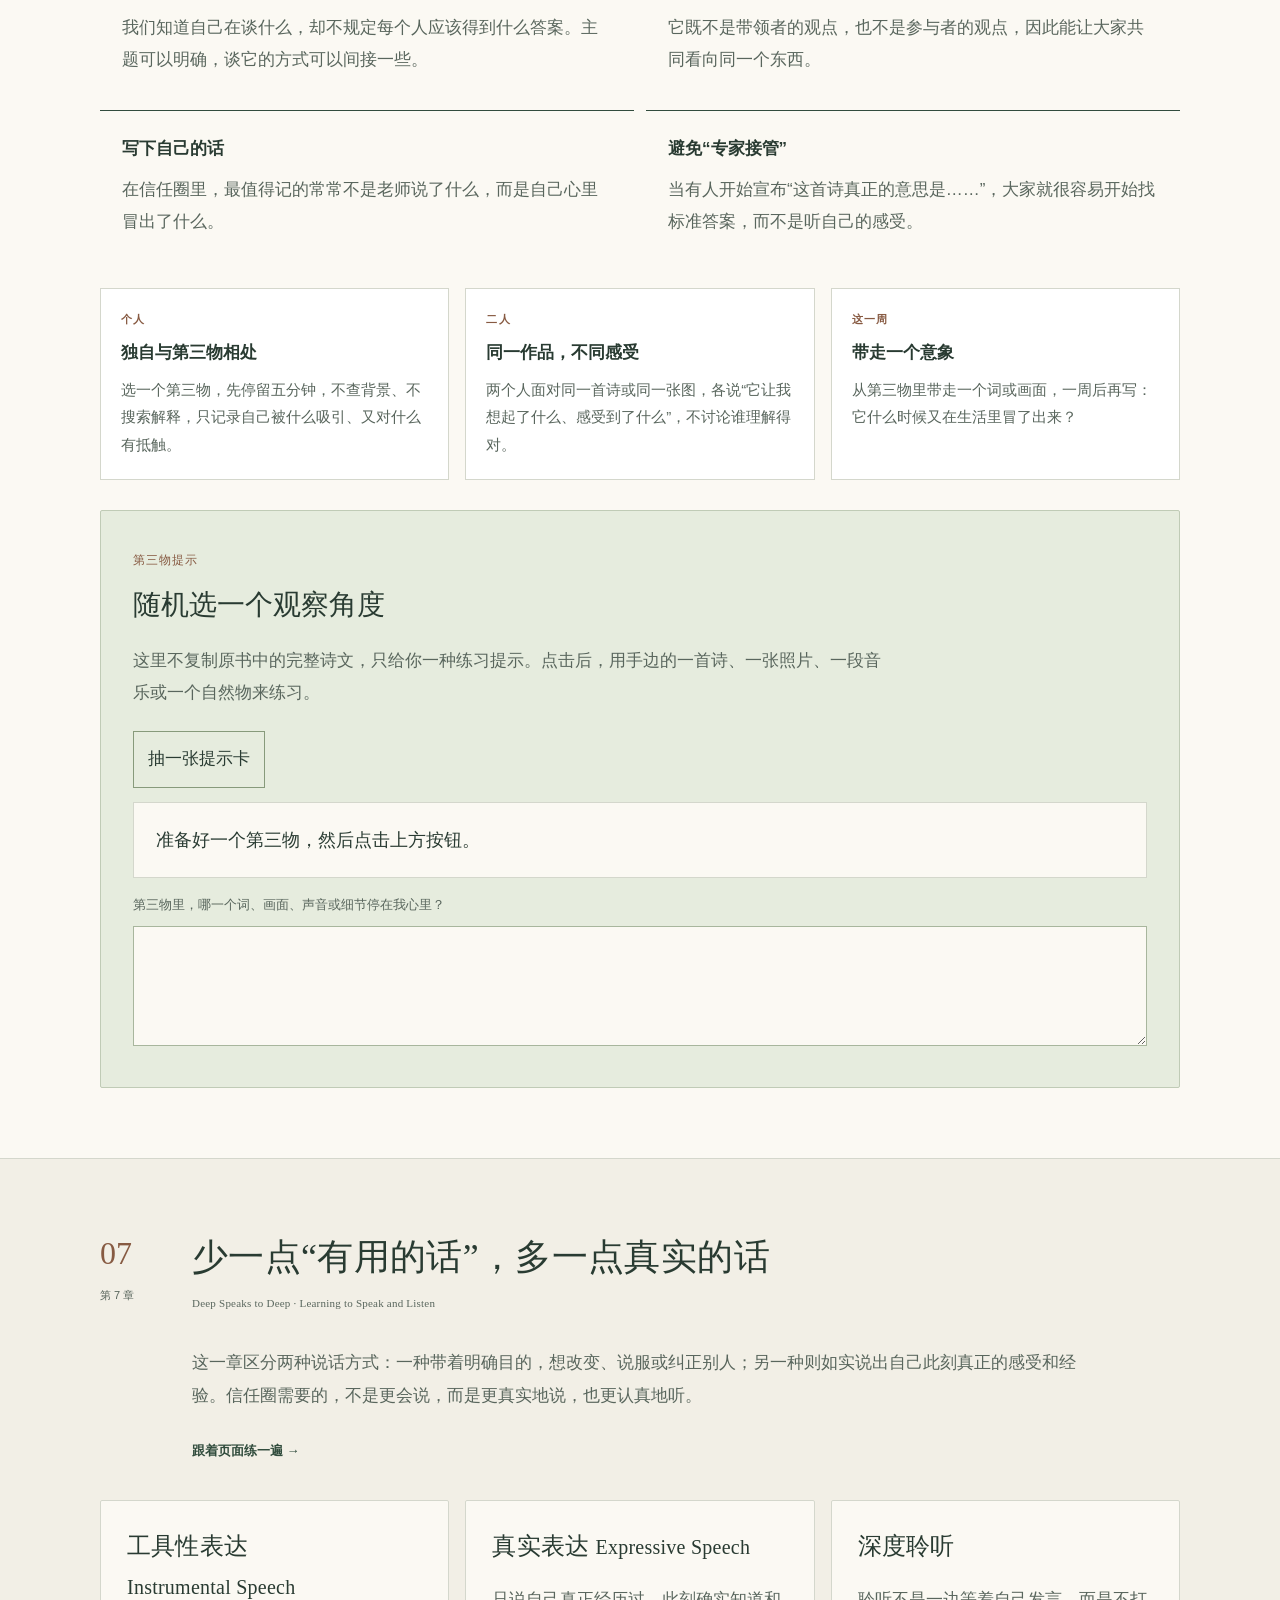
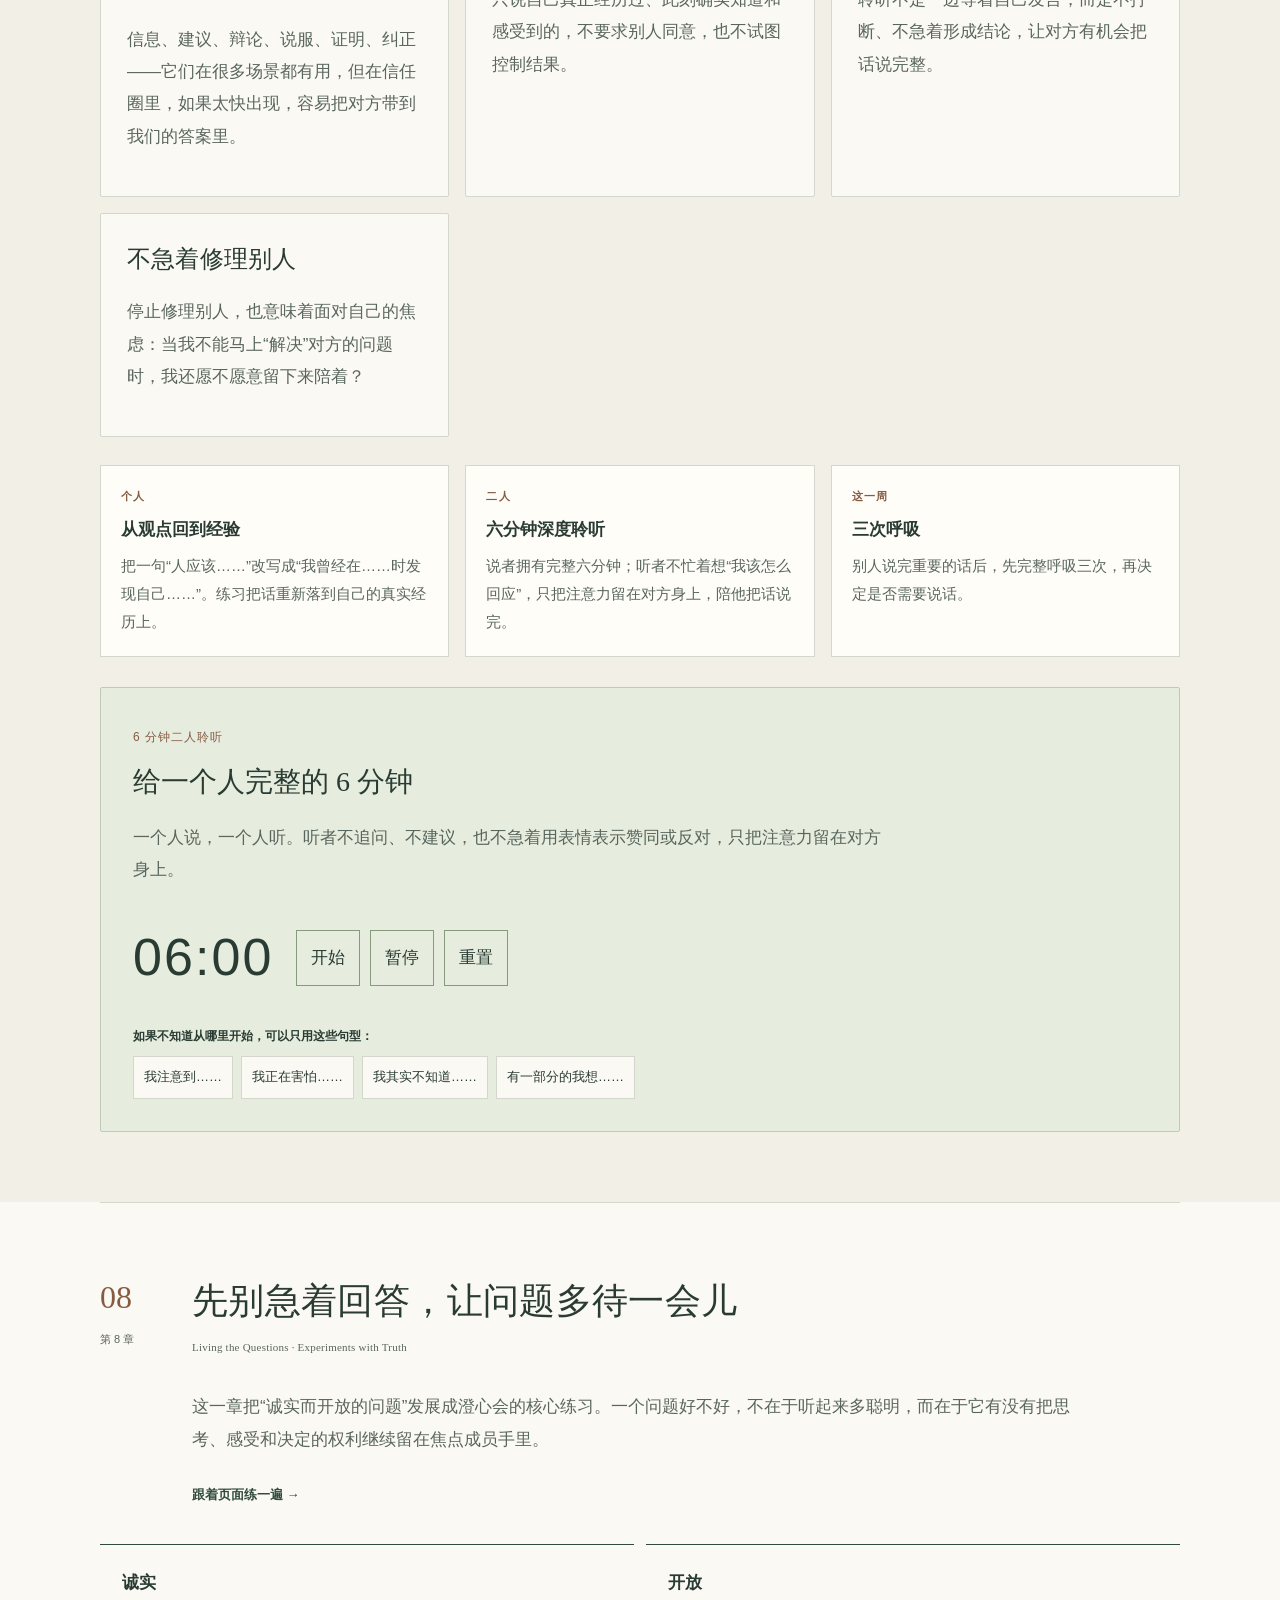
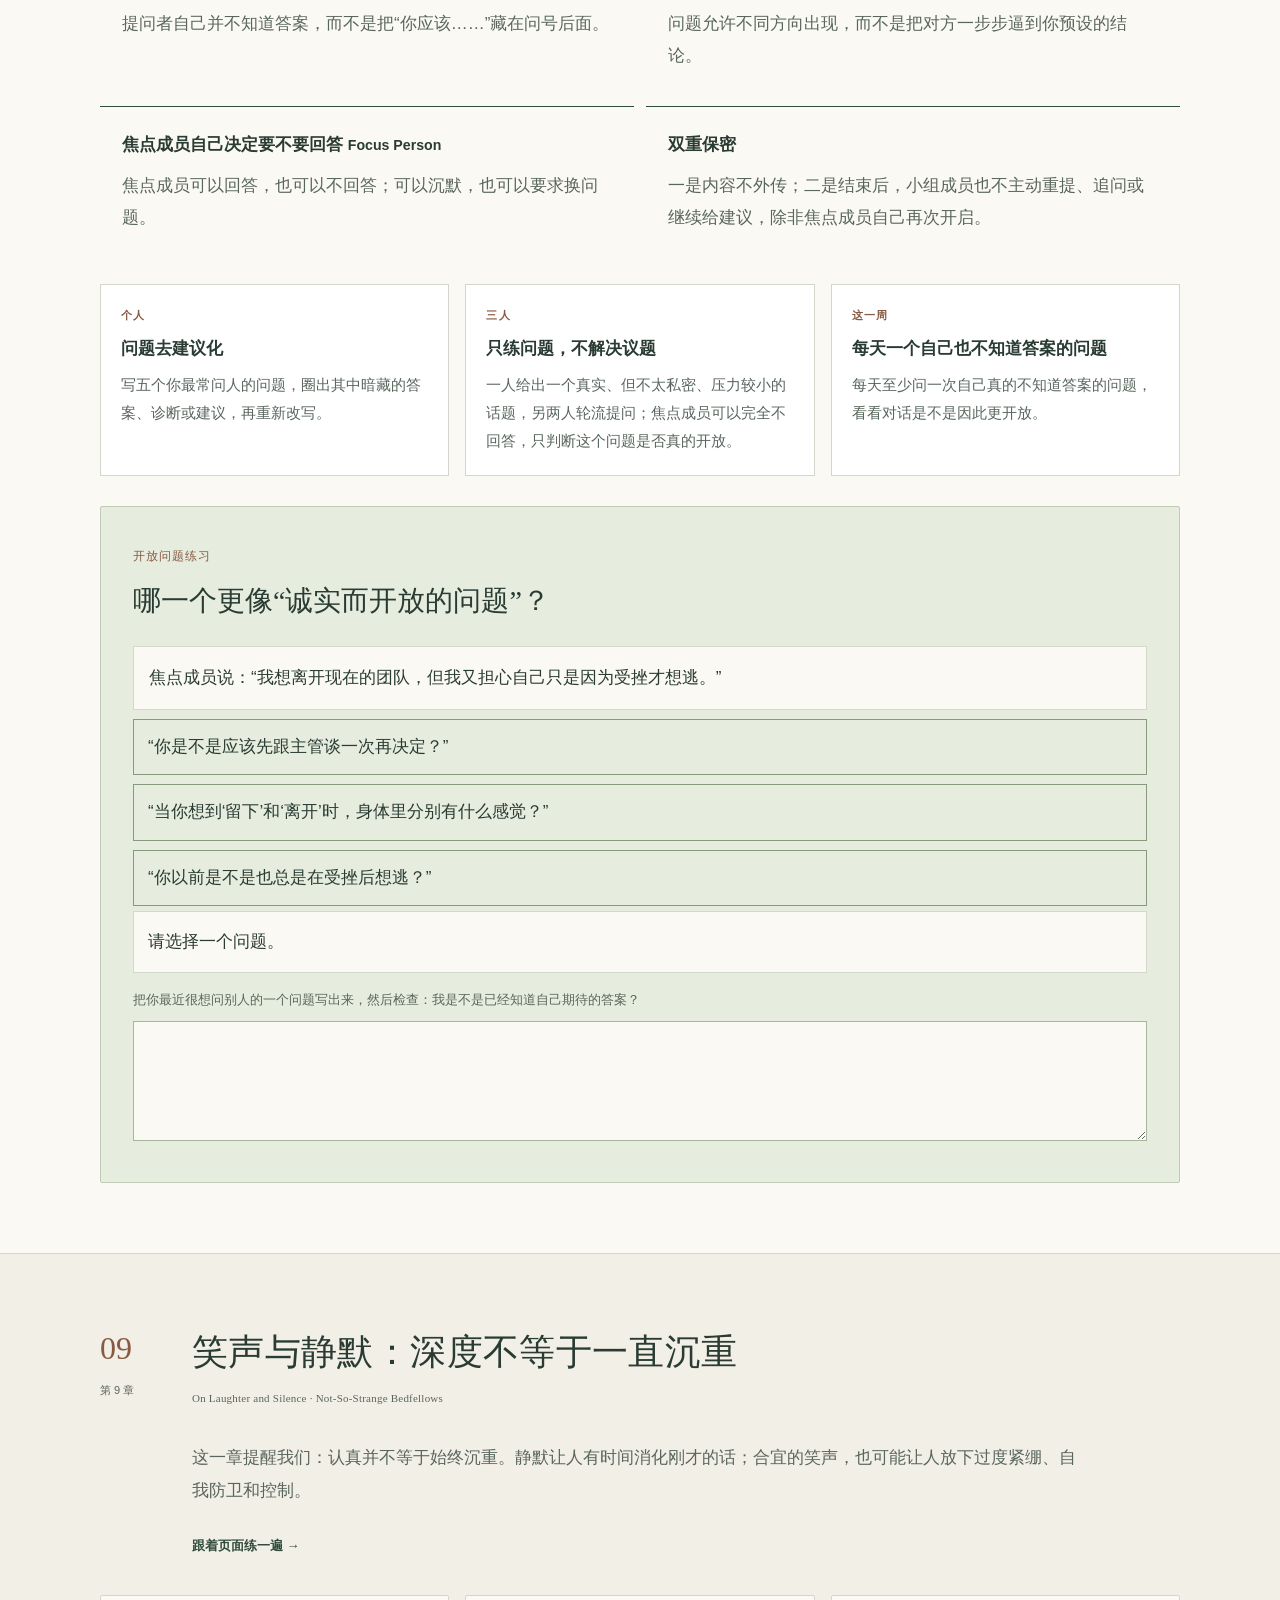
==== commit 256a1d8a: "Unify site design around quiet reading and participant-led practice" ====
--- a/chapters.html
+++ b/chapters.html
@@ -7,16 +7,25 @@
   <meta name="description" content="逐章深读帕克·帕尔默《A Hidden Wholeness》：先理解每章真正要说什么，再用静默、书写和聆听一步步练习，看看这些原则怎样用在自己的生活里。" />
   <link rel="stylesheet" href="styles.css" />
   <link rel="stylesheet" href="chapters.css" />
+  <link rel="stylesheet" href="site-theme.css?v=20261009-wholeness" />
 </head>
-<body class="inner-page chapter-page">
+<body class="inner-page chapter-page site-v2 page-chapters">
+  <a href="#main" class="site-skip">跳到正文</a>
   <header class="chapter-hero">
-    <nav class="nav wrap">
-      <a class="brand" href="index.html">信任圈入门</a>
-      <div class="nav-links">
+    <nav class="site-nav wrap" aria-label="网站导航">
+      <a class="brand" href="index.html"><span class="brand-circle" aria-hidden="true"></span>信任圈入门</a>
+      <div class="site-links">
+        <a href="index.html#what">理解信任圈</a>
         <a href="study.html">学习路线</a>
-        <a href="terminology.html">术语说明</a>
-        <a href="#toc">章节导航</a>
-        <a href="#prelude">开始深读</a>
+        <a href="guided.html">开始练习</a>
+        <details class="site-menu">
+          <summary><span>浏览全站</span><span aria-hidden="true">＋</span></summary>
+          <div class="site-menu-panel">
+            <section><h2>理解信任圈</h2><a href="touchstones.html">11 条基石</a><a href="inner-teacher.html">内在导师</a><a href="history.html">历史与发展</a><a href="clearness-history.html">澄心会的起源与演变</a><a href="comparison.html">与其他方法比较</a><a href="terminology.html">术语说明</a></section>
+            <section><h2>阅读与学习</h2><a href="study.html">全书学习路线</a><a href="chapters.html" aria-current="page">章节深读</a></section>
+            <section><h2>进入实践</h2><a href="guided.html">引导练习</a><a href="questions.html">诚实而开放的问题</a><a href="third-thing.html">第三物</a><a href="facilitator.html">带领者入门</a></section>
+          </div>
+        </details>
       </div>
     </nav>
     <div class="wrap chapter-hero-copy">
@@ -27,7 +36,8 @@
     </div>
   </header>
 
-  <main>
+  <main id="main">
+    <div class="wrap"><details class="page-guide"><summary>本页阅读 · 12 个部分，可按需要选择</summary><ol><li><a href="#prelude">世界的暴风雪：在迷失中寻找回家的绳索</a></li><li><a href="#ch1">完整生命的样子：不再把自己活成两半</a></li><li><a href="#ch2">当角色越来越熟，我为什么反而离自己越来越远？</a></li><li><a href="#ch3">我身上，什么东西一直没有真正消失？</a></li><li><a href="#ch4">相伴而不相扰：在共同体中守护彼此的独处</a></li><li><a href="#ch5">一个让人安心的小组，是怎样慢慢建立起来的？</a></li><li><a href="#ch6">不直接追问自己：隐喻与第三物为什么有用？</a></li><li><a href="#ch7">少一点“有用的话”，多一点真实的话</a></li><li><a href="#ch8">先别急着回答，让问题多待一会儿</a></li><li><a href="#ch9">笑声与静默：深度不等于一直沉重</a></li><li><a href="#ch10">走第三条路：在日常冲突中练习非暴力</a></li><li><a href="#reading-1">读完之后，可以继续练这几件事</a></li></ol></details></div>
     <section id="toc" class="section wrap">
       <div class="section-kicker">章节导航</div>
       <div class="chapter-toc">
@@ -411,7 +421,7 @@
       </div>
     </section>
 
-    <section class="section chapter-finish">
+    <section class="section chapter-finish" id="reading-1">
       <div class="wrap">
         <div class="section-kicker light">完成一本书之后</div>
         <h2>读完之后，可以继续练这几件事</h2>
@@ -428,12 +438,21 @@
     </section>
   </main>
 
-  <footer>
-    <div class="wrap footer-inner">
+  <footer class="site-footer">
+    <div class="wrap">
+      <div class="site-footer-grid">
+        <div><h2>信任圈入门</h2><p>一个面向中文读者的学习与实践空间。从静默、聆听和开放提问开始，把理解慢慢带回生活。</p></div>
+        <div><h3>理解信任圈</h3><a href="touchstones.html">11 条基石</a><a href="inner-teacher.html">内在导师</a><a href="history.html">历史与发展</a><a href="clearness-history.html">澄心会的起源与演变</a><a href="comparison.html">与其他方法比较</a><a href="terminology.html">术语说明</a></div>
+        <div><h3>阅读与学习</h3><a href="study.html">全书学习路线</a><a href="chapters.html">章节深读</a></div>
+        <div><h3>进入实践</h3><a href="guided.html">引导练习</a><a href="questions.html">诚实而开放的问题</a><a href="third-thing.html">第三物</a><a href="facilitator.html">带领者入门</a></div>
+      </div>
+      <div class="site-footer-note"><div class="footer-inner">
       <div>信任圈入门 · 章节深读与练习</div>
       <div><a href="index.html">返回首页</a></div>
+    </div></div>
     </div>
   </footer>
   <script src="chapters.js"></script>
+  <script src="site-shell.js?v=20261009-wholeness"></script>
 </body>
 </html>
--- a/styles.css
+++ b/styles.css
@@ -26,12 +26,109 @@
   position:relative;
   overflow:hidden;
 }
-.hero:after{
-  content:"";
-  position:absolute;inset:auto -12% -35% 42%;
-  width:750px;height:750px;border:1px solid rgba(255,255,255,.35);
-  border-radius:50%;
-  box-shadow:0 0 0 95px rgba(255,255,255,.06),0 0 0 190px rgba(255,255,255,.04);
+.hero-listening{
+  position:absolute;
+  z-index:1;
+  top:72px;
+  right:max(calc((100vw - 1120px)/2 - 140px),-120px);
+  width:min(51vw,700px);
+  aspect-ratio:1;
+  pointer-events:none;
+  opacity:.78;
+}
+.listening-field{display:block;width:100%;height:100%;overflow:visible}
+.listening-ring{
+  fill:none;
+  stroke:rgba(255,253,248,.24);
+  stroke-width:1.15;
+  transform-box:fill-box;
+  transform-origin:center;
+}
+.ring-a{animation:fieldBreath 14s ease-in-out infinite}
+.ring-b{stroke:rgba(255,253,248,.16);animation:fieldBreath 11s ease-in-out -4s infinite reverse}
+.ring-c{stroke:rgba(255,253,248,.12);stroke-dasharray:2 9;animation:fieldBreath 9s ease-in-out -2s infinite}
+.community-node{
+  fill:rgba(36,49,43,.52);
+  stroke:rgba(255,253,248,.44);
+  stroke-width:1;
+  transform-box:fill-box;
+  transform-origin:center;
+}
+.node-a,.node-d,.node-f{animation:nodeDriftA 16s ease-in-out infinite}
+.node-b,.node-e{animation:nodeDriftB 19s ease-in-out -5s infinite}
+.node-c,.node-g{animation:nodeDriftC 17s ease-in-out -8s infinite}
+.inner-aura{
+  transform-box:fill-box;
+  transform-origin:center;
+  animation:innerBreath 10s ease-in-out infinite;
+}
+.ripple{
+  fill:none;
+  stroke:rgba(248,232,164,.86);
+  stroke-width:2.1;
+  transform-box:fill-box;
+  transform-origin:center;
+  opacity:.24;
+  filter:drop-shadow(0 0 3px rgba(248,232,164,.34));
+}
+.ripple-1{animation:gentleRipple 10.8s ease-out infinite}
+.ripple-2{animation:gentleRipple 10.8s ease-out 2.1s infinite}
+.ripple-3{animation:gentleRipple 10.8s ease-out 4.2s infinite}
+.inner-seed{
+  fill:rgba(246,237,190,.72);
+  stroke:rgba(255,253,248,.55);
+  stroke-width:.8;
+  transform-box:fill-box;
+  transform-origin:center;
+  animation:seedPulse 7s ease-in-out infinite;
+}
+.listening-wave{
+  fill:none;
+  stroke:url(#listeningWave);
+  stroke-width:1.3;
+  stroke-linecap:round;
+  stroke-dasharray:5 12;
+  opacity:0;
+}
+.wave-a{animation:waveArrive 15s ease-in-out infinite}
+.wave-b{animation:waveArrive 18s ease-in-out -6s infinite}
+.wave-c{animation:waveArrive 20s ease-in-out -11s infinite}
+@keyframes fieldBreath{
+  0%,100%{transform:scale(.988);opacity:.58}
+  50%{transform:scale(1.018);opacity:1}
+}
+@keyframes innerBreath{
+  0%,100%{transform:scale(.94);opacity:.28}
+  50%{transform:scale(1.06);opacity:.48}
+}
+@keyframes seedPulse{
+  0%,100%{transform:scale(.9);opacity:.72}
+  50%{transform:scale(1.18);opacity:1}
+}
+@keyframes gentleRipple{
+  0%{transform:scale(.88);opacity:.18}
+  18%{opacity:.46}
+  44%{opacity:.82}
+  72%{opacity:.42}
+  100%{transform:scale(1.28);opacity:.14}
+}
+@keyframes nodeDriftA{
+  0%,100%{transform:translate(0,0);opacity:.48}
+  50%{transform:translate(8px,-10px);opacity:.8}
+}
+@keyframes nodeDriftB{
+  0%,100%{transform:translate(0,0);opacity:.42}
+  50%{transform:translate(-10px,7px);opacity:.72}
+}
+@keyframes nodeDriftC{
+  0%,100%{transform:translate(0,0);opacity:.45}
+  50%{transform:translate(7px,10px);opacity:.76}
+}
+@keyframes waveArrive{
+  0%,18%,100%{opacity:0;stroke-dashoffset:70}
+  40%{opacity:.08}
+  54%{opacity:.38;stroke-dashoffset:0}
+  70%{opacity:.07}
 }
 .nav{display:flex;justify-content:space-between;align-items:center;padding:28px 0;position:relative;z-index:2}
 .brand{font-weight:700;letter-spacing:.08em}
@@ -242,8 +339,16 @@
 @media (prefers-reduced-motion:reduce){
   *,*::before,*::after{scroll-behavior:auto!important;animation-duration:.001ms!important;animation-iteration-count:1!important;transition-duration:.001ms!important}
 }
-
+@media(max-width:1050px){
+  .hero-listening{
+    top:108px;
+    right:-155px;
+    width:620px;
+    opacity:.52;
+  }
+}
 @media(max-width:780px){
+  .hero-listening{display:none}
   .nav-links{display:none}
   .hero{min-height:auto}
   .hero-inner{padding:60px 0 90px}
@@ -266,3 +371,236 @@
   .section{padding:78px 0}
   .footer-inner{display:block}.footer-inner div+div{margin-top:8px}
 }
+
+/* History & development */
+.history-hero{
+  background:
+    radial-gradient(circle at 80% 20%,rgba(255,255,255,.34),transparent 26%),
+    linear-gradient(135deg,#d5ddd2 0%,#a8b7a8 48%,#879989 100%);
+}
+.history-hero-copy{max-width:1080px}
+.history-hero-copy>p{max-width:850px}
+.history-hero-actions,.history-closing-actions{display:flex;gap:12px;flex-wrap:wrap;margin-top:30px}
+.history-lead{max-width:860px;color:var(--muted);font-size:18px;margin:-18px 0 36px}
+.history-intro-grid{grid-template-columns:1.35fr .75fr}
+.history-note{position:sticky;top:28px}
+.genealogy-scroll{overflow-x:auto;overflow-y:hidden;padding:14px 0 4px;scrollbar-color:#b8c1b7 transparent}
+.genealogy-map{display:block;min-width:1120px;width:100%;height:auto}
+.genealogy-flow{fill:none;stroke:#8b9a8d;stroke-width:2}
+.genealogy-branch{fill:none;stroke:#b5896d;stroke-width:1.6;stroke-dasharray:5 7}
+.genealogy-node circle{fill:#fffdf8;stroke:#7c8d81;stroke-width:1.4}
+.genealogy-node.side circle{fill:#f1e8dc;stroke:#a76748}
+.genealogy-node.institution circle{fill:#e7ede5;stroke:#708578}
+.genealogy-node.final circle{fill:#344b40;stroke:#344b40}
+.genealogy-node text{font-size:11px;fill:#6d776f;letter-spacing:.03em}
+.genealogy-node .name{font-family:"Songti SC","STSong",serif;font-size:14px;font-weight:700;fill:#24312b;letter-spacing:0}
+.genealogy-node .sub{font-size:10px;fill:#6d776f;letter-spacing:0}
+.genealogy-node.final text,.genealogy-node.final .name,.genealogy-node.final .sub{fill:#fffdf8}
+.genealogy-caption{font-size:12px;fill:#6d776f;text-anchor:middle}
+.history-three-lines{display:grid;grid-template-columns:repeat(3,1fr);gap:18px;margin-top:8px}
+.history-three-lines article{background:rgba(255,255,255,.7);border:1px solid var(--line);padding:24px}
+.history-three-lines span{font-size:11px;color:var(--rust);font-weight:700;letter-spacing:.12em}
+.history-three-lines h3{font-family:"Songti SC",serif;font-size:28px;margin:10px 0 8px}
+.history-three-lines p{margin:0;color:var(--muted)}
+
+.history-timeline{position:relative}
+.history-timeline::before{content:"";position:absolute;left:93px;top:0;bottom:0;width:1px;background:var(--line)}
+.history-era{display:grid;grid-template-columns:155px 1fr;gap:34px;position:relative;padding:0 0 84px}
+.history-era:last-child{padding-bottom:0}
+.history-year{font-size:13px;font-weight:700;letter-spacing:.06em;color:var(--rust);padding-top:9px;position:relative}
+.history-year::after{content:"";position:absolute;right:53px;top:13px;width:11px;height:11px;border-radius:50%;background:var(--white);border:2px solid var(--rust);z-index:2}
+.history-era-branch .history-year::after{border-color:#b5896d;background:#f3e9de}
+.history-era-institution .history-year::after{border-color:#708578;background:#e7ede5}
+.history-era-main{min-width:0}
+.history-era-heading{display:flex;justify-content:space-between;gap:24px;align-items:flex-start}
+.history-era-heading small{display:block;font-size:11px;letter-spacing:.13em;color:var(--rust);font-weight:700;margin-bottom:8px}
+.history-era-heading h3{font-family:"Songti SC","STSong",serif;font-size:clamp(28px,3.2vw,40px);line-height:1.42;margin:0 0 18px;max-width:22em}
+.history-era-main>p{font-size:17px;color:#45534c;max-width:880px}
+.history-monogram{width:72px;height:72px;border-radius:50%;display:grid;place-items:center;flex:0 0 auto;background:#e8eee8;border:1px solid #afbbb2;font-family:Georgia,serif;font-size:20px;color:var(--deep)}
+.history-monogram.branch{background:#f2e7da;border-color:#d2ae92;color:#8b573e}
+.history-monogram.institution{background:#dfe8df}
+.history-monogram.final{background:var(--deep);color:white;border-color:var(--deep);font-size:16px}
+.history-concepts{display:flex;gap:8px;flex-wrap:wrap;margin:22px 0}
+.history-concepts span{border:1px solid var(--line);background:#fbfaf6;padding:6px 10px;font-size:12px;color:#5e6b64}
+.history-shift{background:#f6f2e9;border-left:3px solid var(--rust);padding:18px 22px;margin:24px 0}
+.history-shift b{display:block;font-size:12px;letter-spacing:.1em;color:var(--rust);margin-bottom:6px}
+.history-shift p{margin:0;color:#536058}
+.history-media-grid{display:grid;grid-template-columns:repeat(2,minmax(0,1fr));gap:14px;margin-top:24px}
+.history-media,.history-text-link{display:grid;color:var(--ink);text-decoration:none;border:1px solid var(--line);background:white;min-width:0;transition:transform .2s ease,border-color .2s ease}
+.history-media{grid-template-columns:190px 1fr}
+.history-media:hover,.history-text-link:hover{transform:translateY(-2px);border-color:#879989}
+.history-media img{width:100%;height:100%;min-height:126px;object-fit:cover;display:block;background:#e7e3da}
+.history-media div,.history-text-link{padding:18px}
+.history-media small,.history-text-link small{display:block;color:var(--rust);font-size:10px;letter-spacing:.1em;font-weight:700;margin-bottom:7px}
+.history-media strong,.history-text-link strong{display:block;font-family:"Songti SC",serif;font-size:19px;line-height:1.45}
+.history-media span,.history-text-link span{display:block;color:var(--muted);font-size:13px;line-height:1.55;margin-top:6px}
+
+.history-translation-table{border:1px solid var(--line);background:#fff}
+.history-translation-row{display:grid;grid-template-columns:1fr 1.15fr 1.25fr;border-bottom:1px solid var(--line)}
+.history-translation-row:last-child{border-bottom:0}
+.history-translation-row>*{padding:18px 20px;margin:0}
+.history-translation-row>*+*{border-left:1px solid var(--line)}
+.history-translation-row.head{background:var(--deep);color:#fff;font-size:13px;font-weight:700}
+.history-translation-row b{display:block;font-family:"Songti SC",serif;font-size:18px}
+.history-translation-row small{display:block;color:var(--rust);margin-top:3px}
+.history-translation-row p{color:var(--muted)}
+.evolution-flow{display:grid;grid-template-columns:repeat(11,auto);align-items:stretch;gap:10px}
+.evolution-flow>div{min-width:130px;background:var(--paper);border:1px solid var(--line);padding:20px}
+.evolution-flow>div span{font-size:10px;color:var(--rust);font-weight:700}
+.evolution-flow>div strong{display:block;font-family:"Songti SC",serif;font-size:24px;margin:7px 0}
+.evolution-flow>div p{margin:0;color:var(--muted);font-size:13px}
+.evolution-flow>i{font-style:normal;display:grid;place-items:center;color:#98a59b}
+.history-deeper h2{color:white}
+.history-source-grid{display:grid;grid-template-columns:repeat(3,1fr);gap:14px}
+.history-source-grid a{display:block;color:white;text-decoration:none;border:1px solid rgba(255,255,255,.2);padding:24px;transition:background .2s ease,transform .2s ease}
+.history-source-grid a:hover{background:rgba(255,255,255,.07);transform:translateY(-2px)}
+.history-source-grid small{display:block;color:#d7b89f;font-size:10px;letter-spacing:.11em;font-weight:700;margin-bottom:9px}
+.history-source-grid strong{display:block;font-family:"Songti SC",serif;font-size:22px;line-height:1.4}
+.history-source-grid span{display:block;color:#d4ddd7;font-size:13px;margin-top:8px}
+.history-closing .ghost{background:rgba(255,255,255,.18)}
+.history-page [aria-current="page"]{font-weight:700;text-decoration:underline;text-underline-offset:5px}
+
+@media(max-width:980px){
+  .history-media{grid-template-columns:150px 1fr}
+  .history-three-lines{grid-template-columns:1fr}
+  .history-source-grid{grid-template-columns:repeat(2,1fr)}
+  .evolution-flow{display:flex;overflow-x:auto;padding-bottom:8px}
+  .evolution-flow>div{flex:0 0 150px}
+  .evolution-flow>i{flex:0 0 18px}
+}
+@media(max-width:780px){
+  .history-intro-grid{grid-template-columns:1fr}
+  .history-note{position:static}
+  .genealogy-scroll{margin-right:-20px;padding-right:20px}
+  .genealogy-map{min-width:980px}
+  .history-timeline::before{left:6px}
+  .history-era{grid-template-columns:1fr;gap:12px;padding-left:28px;padding-bottom:64px}
+  .history-year{padding-top:0}
+  .history-year::after{left:-27px;right:auto;top:4px}
+  .history-era-heading{display:block}
+  .history-monogram{width:58px;height:58px;margin:8px 0 18px}
+  .history-media-grid{grid-template-columns:1fr}
+  .history-media{grid-template-columns:120px 1fr}
+  .history-media img{min-height:116px}
+  .history-translation-table{overflow-x:auto}
+  .history-translation-row{min-width:760px}
+  .history-source-grid{grid-template-columns:1fr}
+  .history-hero-actions .btn,.history-closing-actions .btn{width:100%}
+}
+
+/* Circle of Trust method comparison */
+.comparison-hero{
+  background:
+    radial-gradient(circle at 78% 22%,rgba(255,255,255,.34),transparent 25%),
+    linear-gradient(135deg,#d7ddd4 0%,#acb9ad 47%,#84968a 100%);
+}
+.comparison-hero-copy{max-width:1080px}
+.comparison-hero-copy>p{max-width:880px}
+.comparison-hero-actions,.comparison-closing-actions{display:flex;gap:12px;flex-wrap:wrap;margin-top:30px}
+.comparison-page [aria-current="page"]{font-weight:700;text-decoration:underline;text-underline-offset:5px}
+.comparison-intro-grid{grid-template-columns:1.35fr .75fr}
+.comparison-definition{background:var(--deep);color:white;padding:32px;position:sticky;top:28px}
+.comparison-definition small{display:block;color:#d9bba2;font-size:11px;letter-spacing:.14em;font-weight:700}
+.comparison-definition>strong{display:block;font-family:"Songti SC",serif;font-size:38px;margin:10px 0 8px}
+.comparison-definition>p{color:#d7e0da;margin:0 0 24px}
+.definition-flow{display:flex;align-items:center;gap:7px;flex-wrap:wrap;border-top:1px solid rgba(255,255,255,.16);padding-top:20px}
+.definition-flow span{font-size:13px;border:1px solid rgba(255,255,255,.22);padding:5px 9px}
+.definition-flow i{font-style:normal;color:#aebcb3}
+
+.method-table-wrap{overflow-x:auto;border:1px solid var(--line);background:white}
+.method-table{border-collapse:collapse;min-width:1080px;width:100%;font-size:14px;line-height:1.55}
+.method-table th,.method-table td{padding:16px 18px;border-right:1px solid var(--line);border-bottom:1px solid var(--line);vertical-align:top;text-align:left}
+.method-table th:last-child,.method-table td:last-child{border-right:0}
+.method-table thead th{background:var(--deep);color:white;font-size:12px;letter-spacing:.06em}
+.method-table tbody th{font-family:"Songti SC",serif;font-size:18px;width:160px}
+.method-table tbody th small{font-family:-apple-system,BlinkMacSystemFont,"PingFang SC",sans-serif;color:var(--muted);font-size:10px;font-weight:500}
+.method-highlight th,.method-highlight td{background:#edf2eb}
+.method-highlight th{color:var(--deep)}
+.comparison-caveat{color:var(--muted);font-size:13px;margin:14px 0 0}
+.comparison-lead{max-width:860px;color:var(--muted);font-size:18px;margin:-18px 0 28px}
+
+.method-map-wrap{overflow-x:auto;background:#f7f4ec;border:1px solid var(--line);padding:20px}
+.method-map{display:block;min-width:840px;width:100%;height:auto}
+.map-bg{fill:#fbfaf6;stroke:#d9d4c9}
+.map-axis{stroke:#d2cec4;stroke-width:1}
+.map-axis-label{fill:#69746d;font-size:13px}
+.map-quadrant{fill:#9b7a65;font-size:12px;font-weight:700;letter-spacing:.08em}
+.map-bubble circle{fill:#e5ebe4;stroke:#839387;stroke-width:1.2}
+.map-bubble text{fill:#2d3a33;text-anchor:middle;dominant-baseline:middle;font-size:13px;font-weight:700}
+.map-bubble .sub{font-size:9px;font-weight:500;fill:#657068}
+.map-bubble.cot circle{fill:#344b40;stroke:#344b40;filter:drop-shadow(0 5px 10px rgba(36,49,43,.15))}
+.map-bubble.cot text{fill:white;font-size:16px}
+.map-bubble.cot .sub{fill:#d8e2dc;font-size:10px}
+.map-reading{display:grid;grid-template-columns:repeat(4,1fr);gap:12px;margin-top:18px}
+.map-reading>div{border-top:2px solid var(--deep);padding:16px 4px}
+.map-reading b{display:block;font-size:14px}
+.map-reading p{color:var(--muted);font-size:13px;margin:6px 0 0}
+
+.comparison-deep{background:#2f443a;color:white}
+.comparison-deep h2{color:white}
+.comparison-pairs{display:grid;grid-template-columns:repeat(2,1fr);gap:16px}
+.comparison-pair{background:#fffdf8;color:var(--ink);padding:26px}
+.pair-head{display:flex;align-items:baseline;gap:12px;border-bottom:1px solid var(--line);padding-bottom:13px;margin-bottom:18px}
+.pair-head span{color:var(--rust);font-size:11px;font-weight:700}
+.pair-head h3{font-family:"Songti SC",serif;font-size:25px;margin:0}
+.pair-grid{display:grid;grid-template-columns:1fr 1fr;gap:14px}
+.pair-grid>div{background:var(--paper);padding:16px}
+.pair-grid small{display:block;color:var(--rust);font-weight:700;letter-spacing:.1em}
+.pair-grid p{color:#59655e;margin:6px 0 0;font-size:14px}
+.pair-summary{border-left:3px solid var(--rust);padding-left:14px;margin:18px 0 0;font-size:14px}
+
+.use-grid,.switch-grid{display:grid;grid-template-columns:repeat(3,1fr);gap:16px}
+.use-card,.switch-grid article{border:1px solid var(--line);padding:26px;background:white}
+.use-card>span,.switch-grid article>span{display:inline-block;font-size:10px;letter-spacing:.12em;font-weight:700;color:var(--rust);margin-bottom:12px}
+.use-card.good>span{background:#e4ece4;color:#52695b;padding:4px 8px}
+.use-card h3,.switch-grid h3{font-family:"Songti SC",serif;font-size:24px;line-height:1.4;margin:0 0 10px}
+.use-card p,.switch-grid p{color:var(--muted);margin:0}
+.use-card em{display:block;font-style:normal;border-top:1px solid var(--line);margin-top:18px;padding-top:14px;font-size:13px;color:var(--deep);font-weight:700}
+
+.comparison-selector{background:var(--deep);color:white}
+.comparison-selector h2{color:white}
+.selector-steps{display:grid;grid-template-columns:repeat(4,1fr);gap:12px}
+.selector-steps article{border:1px solid rgba(255,255,255,.18);padding:24px;min-height:250px}
+.selector-steps span{font-size:11px;color:#d7b89f;font-weight:700}
+.selector-steps h3{font-family:"Songti SC",serif;font-size:24px;line-height:1.45;margin:12px 0}
+.selector-steps p{color:#d8e2dc;margin:0}
+.selector-steps b{color:white}
+.selector-result{margin-top:18px;background:#fffdf8;color:var(--ink);padding:28px}
+.selector-result small{display:block;color:var(--rust);letter-spacing:.1em;font-weight:700}
+.selector-result strong{display:block;font-family:"Songti SC",serif;font-size:27px;line-height:1.5;margin:10px 0 5px}
+.selector-result p{margin:0;color:var(--muted)}
+
+.distinctive-grid{display:grid;grid-template-columns:repeat(5,1fr);gap:12px}
+.distinctive-grid article{background:var(--paper);padding:22px;min-height:190px}
+.distinctive-grid span{font-size:10px;color:var(--rust);font-weight:700}
+.distinctive-grid h3{font-family:"Songti SC",serif;font-size:22px;margin:12px 0 8px}
+.distinctive-grid p{color:var(--muted);font-size:13px;margin:0}
+.comparison-source h2{color:white}
+.comparison-source-grid{display:grid;grid-template-columns:repeat(4,1fr);gap:12px}
+.comparison-source-grid a{color:white;text-decoration:none;border:1px solid rgba(255,255,255,.2);padding:22px;min-height:170px;transition:background .2s ease,transform .2s ease}
+.comparison-source-grid a:hover{background:rgba(255,255,255,.06);transform:translateY(-2px)}
+.comparison-source-grid small{display:block;color:#d7b89f;font-size:10px;letter-spacing:.1em;font-weight:700}
+.comparison-source-grid strong{display:block;font-family:"Songti SC",serif;font-size:20px;line-height:1.4;margin:8px 0}
+.comparison-source-grid span{display:block;color:#d4ddd7;font-size:13px}
+.comparison-closing .ghost{background:rgba(255,255,255,.18)}
+
+@media(max-width:1000px){
+  .map-reading{grid-template-columns:repeat(2,1fr)}
+  .comparison-pairs{grid-template-columns:1fr}
+  .use-grid,.switch-grid{grid-template-columns:repeat(2,1fr)}
+  .selector-steps{grid-template-columns:repeat(2,1fr)}
+  .distinctive-grid{grid-template-columns:repeat(3,1fr)}
+  .comparison-source-grid{grid-template-columns:repeat(2,1fr)}
+}
+@media(max-width:780px){
+  .comparison-intro-grid{grid-template-columns:1fr}
+  .comparison-definition{position:static}
+  .comparison-hero-actions .btn,.comparison-closing-actions .btn{width:100%}
+  .method-map-wrap{margin-right:-20px}
+  .method-map{min-width:760px}
+  .map-reading{grid-template-columns:1fr}
+  .pair-grid{grid-template-columns:1fr}
+  .use-grid,.switch-grid,.selector-steps,.distinctive-grid,.comparison-source-grid{grid-template-columns:1fr}
+  .selector-steps article{min-height:0}
+  .distinctive-grid article{min-height:0}
+}
--- a/site-theme.css
+++ b/site-theme.css
@@ -0,0 +1,440 @@
+/* Shared editorial system: quiet space, clear invitations, participant agency.
+   Load last on every page; page-specific styles continue to own their interactions. */
+:root{
+  --ink:#293b32;--muted:#59665d;--paper:#f2efe6;--white:#fbf9f3;
+  --sage:#cbd4c5;--deep:#314c3d;--rust:#875a42;--line:#d4d7cc;
+  --study-night:var(--deep);--study-sand:var(--paper);--study-gold:var(--rust);
+  --chapter-night:var(--deep);--chapter-cream:var(--paper);--chapter-warm:var(--rust);
+  --g-deep:var(--deep);--g-paper:var(--paper);--g-rust:var(--rust);--g-line:var(--line);
+  --serif:"Songti SC","STSong","Noto Serif CJK SC",serif;
+}
+body.site-v2{background:var(--white);color:var(--ink);font-size:17px;line-height:1.9}
+.wrap{width:min(1080px,calc(100% - 64px))}
+h1,h2,h3,p,li{overflow-wrap:break-word}
+h1,h2,h3{text-wrap:pretty}
+h1 .title-line,h2 .title-line{width:auto;white-space:normal}
+.title-line{display:block}
+a{color:var(--deep);text-underline-offset:4px}
+button,input,textarea,select{font:inherit}
+button,a,input,textarea,select,summary{touch-action:manipulation}
+:focus-visible{outline:2px solid var(--rust);outline-offset:5px}
+::selection{background:#dce5d5;color:var(--ink)}
+:target{scroll-margin-top:32px}
+.site-skip{position:fixed;top:-100px;left:24px;z-index:100;background:var(--white);padding:10px 18px}
+.site-skip:focus{top:12px}
+.hero,.subhero,.history-hero,.comparison-hero,.study-hero,.chapter-hero{
+  background:var(--paper);min-height:0;overflow:visible;border-bottom:1px solid var(--line);
+}
+.site-nav{display:flex;justify-content:space-between;gap:28px;align-items:center;padding:26px 0;position:relative;z-index:30;border-bottom:1px solid var(--line)}
+.site-nav .brand{display:inline-flex;align-items:center;gap:12px;font-size:17px;font-weight:600;color:var(--ink);text-decoration:none;letter-spacing:.06em;white-space:nowrap}
+.brand-circle{width:24px;height:24px;display:inline-block;border:1px solid #6e826f;border-radius:50%;position:relative}
+.brand-circle:after{content:"";position:absolute;inset:6px;border:1px solid #8e9e89;border-radius:50%}
+.site-links{display:flex;gap:26px;align-items:center;font-size:14px}
+.site-links>a{color:var(--muted);text-decoration:none;padding:4px 0}
+.site-links>a:hover,.site-links>a[aria-current]{color:var(--ink);border-bottom:1px solid var(--rust)}
+.site-menu{position:relative}
+.site-menu summary{cursor:pointer;list-style:none;display:flex;gap:12px;align-items:center;padding:6px 0;color:var(--ink);font-size:14px}
+.site-menu summary::-webkit-details-marker{display:none}
+.site-menu summary>span:last-child{font-size:20px;font-weight:300;line-height:1;transition:transform .2s}
+.site-menu[open] summary>span:last-child{transform:rotate(45deg)}
+.site-menu-panel{position:absolute;right:0;top:calc(100% + 16px);width:650px;background:var(--white);border:1px solid var(--line);padding:28px;box-shadow:0 14px 40px #293b3214;display:grid;grid-template-columns:repeat(3,minmax(0,1fr));gap:28px}
+.site-menu-panel h2{font-weight:600;line-height:1.6;font-family:inherit;font-size:12px;letter-spacing:.1em;color:var(--rust);margin:0 0 12px}
+.site-menu-panel a{display:block;padding:6px 0;color:var(--ink);font-size:14px;text-decoration:none;line-height:1.7}
+.site-menu-panel a:hover,.site-menu-panel a[aria-current]{text-decoration:underline;text-decoration-color:var(--rust)}
+.site-menu-panel a[aria-current]:after{content:" · 当前";font-size:11px;color:var(--muted)}
+.hero-inner,.subhero-copy,.history-hero-copy,.comparison-hero-copy,.study-hero-copy,.chapter-hero-copy{padding:68px 0 76px;max-width:1080px}
+.hero h1,.subhero h1,.study-hero h1,.chapter-hero h1,.guided-intro h1{
+  font-family:var(--serif);font-size:clamp(34px,3.7vw,48px);font-weight:500;line-height:1.5;letter-spacing:.015em;margin:18px 0 24px;max-width:22em;
+}
+.page-index .hero h1{font-size:clamp(40px,4.6vw,60px);line-height:1.45;max-width:14em}
+.lead,.subhero-copy>p,.history-hero-copy>p,.comparison-hero-copy>p,.study-hero-copy>p,.chapter-hero-copy>p{font-size:18px;line-height:1.95;color:var(--muted);max-width:780px;margin:0 0 24px}
+.page-index .lead{max-width:640px}
+.eyebrow,.section-kicker{font-size:12px;font-weight:500;color:var(--rust);letter-spacing:.1em;line-height:1.8;text-transform:none}
+.en-note{opacity:1;color:var(--muted);font-size:11px;letter-spacing:.03em;margin-left:8px}
+.original-title{font-size:12px;line-height:1.8;margin-top:8px;color:var(--muted)}
+.hero-actions,.history-hero-actions,.comparison-hero-actions,.study-hero-actions{gap:12px;margin-top:28px;flex-wrap:wrap}
+.hero-note{display:block;padding:0;background:transparent;color:var(--muted);font-size:13px;margin-top:22px}
+.btn{border-radius:3px;padding:11px 22px;font-size:15px;line-height:1.6;min-height:46px;transition:background .18s,color .18s}
+.btn.primary{background:var(--deep);color:var(--white);border-color:var(--deep)}
+.btn.primary:hover{background:#253c30}
+.btn.ghost,.btn.secondary,.btn.lab-secondary{background:transparent;border:1px solid #899989;color:var(--ink)}
+.btn.ghost:hover,.btn.secondary:hover,.btn.lab-secondary:hover{background:#e4e9df}
+.hero-listening{right:max(calc((100vw - 1080px)/2),0px);top:90px;width:min(43vw,540px);opacity:.5;z-index:0;overflow:hidden}
+.hero-listening *{animation:none!important;filter:none}
+.listening-ring{stroke:#8c9b85;stroke-width:.9}
+.community-node{fill:#83937a;stroke:var(--paper);opacity:.6}
+.inner-aura,.ripple,.listening-wave{display:none}
+.inner-seed{fill:#879775;stroke:none}
+.study-hero:after{display:none}
+.chapter-hero{padding-bottom:0}
+.arrival-path{display:grid;grid-template-columns:repeat(3,minmax(0,1fr));gap:28px;margin:48px 0 0;max-width:840px;position:relative}
+.arrival-path a{border-top:1px solid #aab6a3;padding:18px 0 0;text-decoration:none;color:var(--ink)}
+.arrival-path small{display:block;font-size:12px;color:var(--muted)}
+.arrival-path strong{display:block;font-family:var(--serif);font-size:20px;font-weight:500;margin:4px 0}
+.arrival-path span{font-size:13px;color:var(--muted)}
+.arrival-path a:hover strong{text-decoration:underline}
+.page-guide{border-bottom:1px solid var(--line);padding:20px 0;font-size:14px}
+.page-guide summary{display:flex;justify-content:space-between;gap:20px;cursor:pointer;list-style:none;color:var(--muted)}
+.page-guide summary::-webkit-details-marker{display:none}
+.page-guide summary:after{content:"展开 ＋";white-space:nowrap;font-size:12px}
+.page-guide[open] summary:after{content:"收起 －"}
+.page-guide ol{list-style:none;padding:18px 0 4px;margin:0;display:grid;grid-template-columns:repeat(3,minmax(0,1fr));gap:12px 28px;counter-reset:guide}
+.page-guide li{counter-increment:guide;display:flex;gap:12px;line-height:1.7}
+.page-guide li:before{content:counter(guide,decimal-leading-zero);color:var(--rust);font-size:11px;padding-top:3px}
+.page-guide a{text-decoration:none;color:var(--ink);font-size:14px}
+.page-guide a:hover{text-decoration:underline}
+.section{padding:78px 0}
+.section h2,.chapter-head h2{font-family:var(--serif);font-size:clamp(28px,2.8vw,36px);line-height:1.6;font-weight:500;letter-spacing:.01em;margin:14px 0 32px;max-width:27em}
+.section>p,.section>.wrap>p{max-width:820px}
+.intro-copy{font-size:18px;line-height:1.95}
+.intro-grid,.history-intro-grid,.comparison-intro-grid{grid-template-columns:minmax(0,1.5fr) minmax(0,.85fr);gap:48px}
+.quote-card{padding:28px;background:#e8ecdf;border-radius:2px;border:0}
+.quote-mark{font-size:54px;color:#7e906f}
+.quote-card p{font-size:21px;line-height:1.9}
+.quote-card small{font-size:12px}
+.soft{background:var(--paper)}
+.cards,.touchstone-grid,.term-grid,.resource-grid,.lab-grid{gap:20px}
+.card,.resource,.touchstone,.term-card,.movement-card,.chapter-card,.lab-card,.comparison-pair,.use-card,.switch-card,.distinctive-card{
+  background:var(--white);border:1px solid var(--line);border-radius:2px;padding:26px;box-shadow:none;
+}
+.card h3,.resource h3,.term-card h3,.movement-card h3,.chapter-card h3,.lab-card h3,.touchstone h2{
+  font-family:var(--serif);font-size:24px;line-height:1.65;font-weight:500;letter-spacing:.01em;
+}
+.touchstone h2{font-size:24px!important;line-height:1.65!important;letter-spacing:.01em!important;font-weight:500;margin:8px 0 16px!important}
+.touchstone em{font-style:normal;font-size:14px;color:var(--muted)}
+.card p,.resource p,.term-card p,.movement-card p,.lab-intro{color:var(--muted);line-height:1.9}
+.card .num,.module-card>span,.lab-meta,.mini-label,.term-card>span{font-size:12px;font-weight:500;letter-spacing:.08em;color:var(--rust)}
+.timeline{gap:0;border:1px solid var(--line);grid-template-columns:repeat(5,minmax(0,1fr))}
+.step{border:0;border-right:1px solid var(--line);padding:20px 16px;background:var(--white);min-height:90px;font-size:15px}
+.step:last-child{border-right:0}
+.step.active{background:#e3eadc;color:var(--ink);box-shadow:inset 0 -3px #607c58}
+.lesson{background:var(--paper);border-left:2px solid #8b9e79;padding:30px}
+.lesson h3{font-family:var(--serif);font-size:25px;font-weight:500}
+.prompt{background:var(--white);border:1px solid var(--line);padding:20px}
+.module-family{margin-top:36px}
+.module-family-heading{display:flex;align-items:baseline;gap:18px;flex-wrap:wrap;border-bottom:1px solid var(--line);padding-bottom:12px;margin-bottom:20px}
+.module-family-heading h3{font:500 22px/1.8 var(--serif);margin:0}
+.module-family-heading p{font-size:13px;color:var(--muted);margin:0}
+.module-family-grid{display:grid;grid-template-columns:repeat(2,minmax(0,1fr));gap:16px}
+.module-card{padding:26px;background:var(--white);border:1px solid var(--line);border-radius:2px;color:var(--ink)}
+.module-card:hover{transform:none;border-color:#7d9476;background:#f6f8ef}
+.module-card h3{font:500 26px/1.6 var(--serif);margin:8px 0 12px}
+.module-card small{color:var(--muted);font-size:12px;line-height:1.8}
+.module-card p{font-size:16px;line-height:1.9;color:var(--muted);margin:0 0 20px}
+.module-card b{font-size:13px;font-weight:500;color:var(--deep)}
+.study-feature-card{grid-column:auto;background:#e5ecdc;color:var(--ink)}
+.study-feature-card p,.study-feature-card small{color:var(--muted)}
+.study-feature-card b,.study-feature-card span{color:var(--deep)}
+.circle-lab,.practice,.circle-lab h2,.practice h2{background:var(--deep);color:var(--white)}
+.section-kicker.light,.circle-lab .section-kicker{color:#d1dbbc}
+.circle-experience{gap:40px;grid-template-columns:minmax(0,1.1fr) minmax(0,.9fr)}
+.orbit-detail{background:var(--white);padding:28px;border-radius:2px}
+.orbit-detail h3{font-size:28px;font-weight:500;line-height:1.6}
+.orbit-detail p{line-height:1.9;color:var(--muted)}
+.orbit-node circle{fill:#3c5a48}
+.orbit-node.active circle{fill:#d5dfbd}
+.orbit-node:focus circle{stroke:#fff;stroke-width:3}
+.practice-grid{grid-template-columns:minmax(0,1fr) minmax(0,1fr);gap:48px}
+.practice-box{background:var(--white);color:var(--ink);border-radius:2px;padding:30px}
+.practice-box .question{font:500 23px/1.9 var(--serif)}
+.practice-box textarea{border:1px solid var(--line);min-height:140px;line-height:1.9}
+.practice-box .light-btn{background:#e5ecdc;color:var(--ink);border-color:#a1b094}
+.timer,.dyad-clock,.timer-display,.silence-display,.timer-time{font-variant-numeric:tabular-nums;font-weight:300;letter-spacing:.04em}
+.interaction-lab{background:#ecefe4}
+.quiz-source,.quiz-feedback{background:var(--paper)}
+.quiz-options button{padding:13px 14px;font-size:15px;line-height:1.8;min-height:48px}
+.thirdthing-stage{background:var(--deep);border-radius:2px;transform:none!important;min-height:250px}
+.dyad-side{background:var(--paper);padding:28px;border:1px solid var(--line)}
+.dyad-side h3{font:500 24px/1.8 var(--serif)}
+.questions{margin-top:32px}
+.questions li{margin:12px 0}
+.agreements{max-width:900px}
+.agreements>div{padding:24px 0;grid-template-columns:54px 1fr}
+.agreements span{color:var(--rust)}
+.closing{background:#e4eadb;padding:76px 0}
+.closing h2{font:500 clamp(28px,3vw,40px)/1.7 var(--serif);max-width:24em}
+.closing p{color:var(--muted);max-width:720px}
+.practice-random{background:#e4eadb;padding:28px;gap:24px;align-items:center}
+.practice-random>div{font-size:24px;line-height:1.8}
+.source-note{padding:48px 0}
+.source-note p{font-size:15px;line-height:1.9}
+.term-list article{grid-template-columns:220px minmax(0,1fr);background:var(--white);padding:24px;gap:32px}
+.term-list b{font-size:23px;font-weight:500}
+.term-list small{font-size:12px}
+.term-list p{font-size:16px;line-height:1.9}
+.session-plan{grid-template-columns:repeat(5,minmax(0,1fr))}
+.session-plan.large{grid-template-columns:repeat(4,minmax(0,1fr))}
+.session-plan>div{padding:24px 20px;background:var(--white)}
+.compare-row>*{padding:22px 24px}
+.history-note{position:static}
+.history-lead{margin:0 0 32px;font-size:17px;line-height:1.9}
+.history-three-lines h3{font-size:24px;font-weight:500}
+.history-timeline:before{left:109px}
+.history-era{grid-template-columns:142px minmax(0,1fr);gap:32px;padding-bottom:64px}
+.history-year:after{right:27px}
+.history-era-heading h3,.clearness-page .history-era-heading h2{font:500 clamp(27px,2.7vw,34px)/1.65 var(--serif);margin:0 0 22px}
+.history-era-main>p{line-height:1.95;color:var(--muted);margin-bottom:22px}
+.history-monogram{width:56px;height:56px;font-size:16px}
+.history-concepts span{font-size:12px;background:#e5ebdd}
+.history-shift{border-left-width:2px;background:var(--paper);padding:24px}
+.history-media{background:var(--white);grid-template-columns:150px minmax(0,1fr)}
+.history-media img{width:100%;height:auto}
+.history-media-title{font-size:18px}
+.history-translation-row{grid-template-columns:minmax(0,1fr) minmax(0,1.15fr) minmax(0,1.25fr)}
+.history-translation-row>div{font-size:15px;line-height:1.9}
+.evolution-flow{display:flex;flex-wrap:wrap;gap:10px;overflow:visible}
+.evolution-flow article{flex:1 1 150px;min-width:0}
+.evolution-flow i{align-self:center}
+.comparison-definition{background:#e3eadb}
+.definition-flow{flex-wrap:wrap}
+.comparison-pair h3{font-size:26px;font-weight:500}
+.map-reading,.use-grid,.switch-grid,.distinctive-grid{gap:20px}
+.distinctive-grid{grid-template-columns:repeat(3,minmax(0,1fr))}
+.comparison-pair{border:1px solid var(--line)}
+.comparison-pair .pair-head h3{font-size:24px;font-weight:500;line-height:1.6}
+.pair-grid p,.pair-summary{font-size:15px;line-height:1.9}
+.switch-grid article{background:var(--white);border-radius:2px}
+.use-card h3,.switch-grid h3{font-size:24px;font-weight:500;line-height:1.65}
+.selector-steps{grid-template-columns:repeat(2,minmax(0,1fr));gap:16px}
+.selector-steps article{min-height:0}
+.distinctive-grid p{font-size:15px;line-height:1.85}
+.method-table th,.method-table td{font-size:15px;line-height:1.85;padding:20px}
+.comparison-source-grid,.history-source-grid{gap:18px}
+.comparison-source-grid a,.history-source-grid a{overflow-wrap:anywhere;line-height:1.8}
+.clearness-page .topic-stage{padding:24px;background:var(--white)}
+.clearness-page .topic-stage h3{font-size:23px;font-weight:500}
+.clearness-page .topic-stage small{font-size:12px;font-weight:500}
+.clearness-page .topic-stage p{font-size:15px}
+.clearness-page .clearness-overview>p,.clearness-page .clearness-differences>p{color:var(--muted);font-size:18px}
+.clearness-page .clearness-lead{margin-bottom:40px}
+.clearness-page .topic-note{border-left:2px solid #8b9e79;background:var(--paper)}
+.clearness-page .topic-table th,.clearness-page .topic-table td{font-size:15px;line-height:1.9;padding:20px}
+.clearness-page .topic-table tbody th{font-size:20px;font-weight:500}
+.clearness-page .clearness-sources{background:var(--deep)}
+.clearness-page .topic-sources li{border-radius:2px}
+.clearness-page .topic-sources a{font-size:21px}
+.clearness-page .topic-toc{gap:12px 24px;padding:20px 0}
+.study-progress-card{background:transparent;border-top:1px solid #b2bfaa;padding:20px 0 0;margin-top:36px;max-width:520px;backdrop-filter:none}
+.study-progress-track{height:4px}
+.study-progress-card small{font-size:12px}
+.movement-card h3{font-size:26px}
+.movement-card.featured{background:#e5ecdc;border-color:var(--line);color:var(--ink)}
+.movement-card.featured span{color:var(--rust)}
+.movement-card.featured .movement-range,.movement-card.featured p,.movement-card.featured li{color:var(--muted)}
+.four-step{grid-template-columns:repeat(4,minmax(0,1fr))}
+.four-step article{background:var(--white)}
+.four-step h3{font-size:22px;font-weight:500}
+.session-card{grid-template-columns:54px minmax(0,1fr) auto;gap:24px;padding:28px;background:var(--white)}
+.session-index span{font-size:30px;font-family:var(--serif)}
+.session-content h3{font-size:27px;font-weight:500}
+.session-core{font-size:17px;line-height:1.9}
+.session-columns{grid-template-columns:repeat(2,minmax(0,1fr));gap:12px}
+.session-columns>div{padding:18px}
+.session-columns p{font-size:15px;line-height:1.85}
+.session-columns b{font-size:12px;font-weight:500}
+.session-check,.journey-filter button{min-height:40px;border-radius:2px}
+.practice-ladder-section{background:#e6ecde;color:var(--ink)}
+.practice-ladder-section h2{color:var(--ink)}
+.ladder{grid-template-columns:repeat(3,minmax(0,1fr));gap:16px}
+.ladder article{min-height:0;border-color:#becab3;padding:24px}
+.ladder span{color:var(--rust)}
+.ladder h3{font-size:24px;font-weight:500}
+.ladder p,.ladder b{color:var(--muted)}
+.run-sheet{grid-template-columns:repeat(4,minmax(0,1fr))}
+.run-sheet>div{background:var(--white);padding:24px}
+.run-sheet p{font-size:15px;line-height:1.85}
+.facilitator-grid{grid-template-columns:minmax(0,1.1fr) minmax(0,.9fr);gap:36px}
+.clearness-card{background:var(--deep)}
+.clearness-card h3{font-size:27px;font-weight:500;line-height:1.6}
+.transfer-grid article{border-top-width:1px}
+.study-source{background:var(--paper);padding:36px 0}
+.study-source p{font-size:14px;line-height:1.9}
+.chapter-toc{grid-template-columns:repeat(3,minmax(0,1fr));gap:12px}
+.chapter-toc a{background:var(--white);padding:20px}
+.chapter-toc a:hover{background:#e5ecdc}
+.chapter-section{padding:70px 0}
+.chapter-head{grid-template-columns:64px minmax(0,1fr);gap:28px}
+.chapter-head h2{margin-top:0}
+.chapter-no{font:500 32px/1.5 var(--serif)}
+.chapter-head p{line-height:1.95}
+.chapter-grid,.practice-triad{grid-template-columns:repeat(3,minmax(0,1fr));gap:16px}
+.chapter-card.warning{background:#eee9dc}
+.deep-points{grid-template-columns:repeat(2,minmax(0,1fr))}
+.deep-points article{border-top-width:1px;background:var(--white)}
+.practice-triad p,.five-conditions p{font-size:15px;line-height:1.85}
+.five-conditions{grid-template-columns:repeat(3,minmax(0,1fr))}
+.practice-block{background:#e6ecde;color:var(--ink);padding:32px;border:1px solid #c0cbb6;border-radius:2px}
+.practice-copy h3{font:500 28px/1.6 var(--serif)}
+.practice-copy p,.practice-block label{color:var(--muted)}
+.practice-block .lab-meta{color:var(--rust)}
+.practice-block textarea,.practice-block input[type="text"],.journal-input{background:var(--white);color:var(--ink);border:1px solid #a8b69d;padding:16px;line-height:1.9}
+.practice-block textarea::placeholder{color:#727d70}
+.practice-block .scenario>p,.practice-block .scenario-feedback,.practice-block .question-feedback,.practice-block .integrity-scan label,.practice-block .container-checks label,.practice-block .thirdthing-card,.practice-block .question-case p,.practice-block .sentence-stems span{
+  background:var(--white);color:var(--ink);border:1px solid var(--line);
+}
+.practice-block .scenario button,.practice-block .question-case button,.practice-block .silence-options button,.practice-block .simple-timer button,.practice-block .draw-button{color:var(--ink);border-color:#879a7b;min-height:44px;background:transparent}
+.practice-block button:hover{background:var(--white)}
+.practice-block .autosave-note{color:var(--muted);font-size:12px}
+.practice-block .gap-center{color:var(--deep);border-color:#879a7b}
+.chapter-finish{background:var(--deep)}
+.guided-topbar{background:var(--paper);border-bottom:0}
+.guided-intro{padding:64px 0 78px;background:var(--paper)}
+.guided-intro-grid{grid-template-columns:minmax(0,1.4fr) minmax(0,.6fr);gap:42px}
+.guided-intro h1{font-size:clamp(32px,3.5vw,44px);max-width:22em}
+.guided-intro p{font-size:18px;line-height:1.95;color:var(--muted)}
+.mode-card{background:#e3eadb;padding:24px}
+.mode-card p{font-size:14px;line-height:1.85}
+.mode-switch button{font-size:14px;min-height:46px}
+.chapter-picker{grid-template-columns:repeat(3,minmax(0,1fr));gap:16px;margin-top:36px}
+.chapter-choice{background:var(--white);padding:24px;min-height:160px;border:1px solid var(--line)}
+.chapter-choice:hover{transform:none;background:#e6ecde;border-color:#879a7b}
+.chapter-choice b{font-weight:500;font-size:23px;line-height:1.7}
+.chapter-choice span,.chapter-choice small{font-size:12px}
+.chapter-choice.done{outline:1px solid #607c58}
+.guided-session{padding:48px 0 76px;background:var(--white)}
+.session-top h2{font-size:clamp(28px,3vw,38px);font-weight:500;line-height:1.6}
+.practice-stage{grid-template-columns:190px minmax(0,1fr);gap:24px}
+.practice-rail{padding:10px;background:transparent}
+.rail-step{font-size:14px;padding:13px 10px}
+.practice-main{background:var(--white);padding:36px;min-height:500px;border-radius:2px}
+.practice-main h3{font-size:30px;font-weight:500;line-height:1.7}
+.practice-instruction{font-size:18px;line-height:1.95;color:var(--muted)}
+.practice-body .prompt-card{background:#e6ecde;border-left:2px solid #879a7b}
+.guided-journal textarea{background:var(--white);line-height:1.9;padding:18px;min-height:180px}
+.guided-journal small{font-size:12px;color:var(--muted)}
+.timer-panel{background:var(--deep);border-radius:2px}
+.timer-controls button{min-height:44px}
+.complete-card h2{font-size:clamp(30px,4vw,46px);font-weight:500;line-height:1.7}
+.guided-complete{background:var(--deep);min-height:0}
+.complete-actions .primary,.chapter-finish .primary{background:#dce5ca;color:var(--ink);border-color:#dce5ca}
+.site-footer{background:var(--paper);color:var(--muted);padding:44px 0 24px;border-top:1px solid var(--line);font-size:13px}
+.site-footer-grid{display:grid;grid-template-columns:minmax(0,1.6fr) repeat(3,minmax(0,1fr));gap:36px}
+.site-footer h2{font:500 19px/1.8 var(--serif);margin:0 0 10px;color:var(--ink)}
+.site-footer h3{font-weight:500;line-height:1.8;font-family:inherit;font-size:12px;margin:0 0 12px;color:var(--rust);letter-spacing:.06em}
+.site-footer p{max-width:300px;margin:0;font-size:13px;line-height:1.9}
+.site-footer a,.study-page .site-footer a{display:block;color:var(--muted);padding:3px 0;text-decoration:none;font-size:13px}
+.site-footer a:hover{text-decoration:underline;color:var(--ink)}
+.site-footer-note{border-top:1px solid var(--line);margin-top:30px;padding-top:20px;font-size:12px}
+.site-footer-note .footer-inner{width:100%;display:block;font-size:12px}
+.site-footer-note a{display:inline}
+.pause-overlay{background:#263f33f5}
+.pause-inner p{color:#e0e8d7}
+.breath-circle{border-color:#c9d7b6}
+@media(min-width:1100px){
+  h1 .title-line,h2 .title-line{width:auto;white-space:normal}
+}
+@media(max-width:1000px){
+  .site-links{gap:18px}
+  .hero-listening{opacity:.26;width:400px;right:0}
+  .cards.three,.resource-grid,.lab-grid,.history-three-lines,.chapter-grid,.practice-triad{grid-template-columns:repeat(2,minmax(0,1fr))}
+  .four-step,.session-plan,.session-plan.large,.run-sheet,.ladder,.five-conditions{grid-template-columns:repeat(2,minmax(0,1fr))}
+  .term-grid.compact{grid-template-columns:repeat(2,minmax(0,1fr))}
+  .chapter-picker,.chapter-toc{grid-template-columns:repeat(2,minmax(0,1fr))}
+  .site-footer-grid{grid-template-columns:repeat(2,minmax(0,1fr))}
+  .practice-stage{grid-template-columns:1fr}
+  .practice-rail{display:flex;flex-wrap:wrap;gap:4px;padding:8px}
+  .rail-step{flex:1 1 100px;border:0}
+}
+@media(max-width:780px){
+  .wrap{width:calc(100% - 40px)}
+  body.site-v2{font-size:16px;line-height:1.95}
+  .site-nav{padding:20px 0;gap:16px}
+  .site-nav .brand{font-size:15px;gap:9px}
+  .brand-circle{width:21px;height:21px}
+  .site-links{gap:0}
+  .site-links>a{display:none}
+  .site-menu summary{font-size:13px;gap:8px}
+  .site-menu-panel{position:absolute;width:calc(100vw - 40px);padding:22px;grid-template-columns:1fr;gap:20px;max-height:70vh;overflow-y:auto}
+  .site-menu-panel section{display:grid;grid-template-columns:1fr 1fr;gap:6px 16px}
+  .site-menu-panel h2{grid-column:1/-1;margin:0 0 6px}
+  .site-menu-panel a{font-size:14px}
+  .hero-inner,.subhero-copy,.history-hero-copy,.comparison-hero-copy,.study-hero-copy,.chapter-hero-copy{padding:48px 0 56px}
+  .hero h1,.subhero h1,.study-hero h1,.chapter-hero h1,.guided-intro h1{font-size:32px;line-height:1.65;letter-spacing:0;max-width:none}
+  .page-index .hero h1{font-size:38px;line-height:1.6}
+  .lead,.subhero-copy>p,.history-hero-copy>p,.comparison-hero-copy>p,.study-hero-copy>p,.chapter-hero-copy>p{font-size:17px;line-height:1.95}
+  .hero-listening{width:260px;top:130px;right:0;opacity:.15}
+  .hero-note{font-size:12px;margin-top:20px}
+  .arrival-path{grid-template-columns:1fr;gap:16px;margin-top:32px}
+  .arrival-path a{display:grid;grid-template-columns:100px minmax(0,1fr);gap:2px 16px;padding-top:16px}
+  .arrival-path small{grid-column:1;align-self:center}
+  .arrival-path strong{grid-column:2;font-size:19px;margin:0}
+  .arrival-path span{grid-column:2;font-size:12px}
+  .page-guide{padding:18px 0}
+  .page-guide ol{grid-template-columns:1fr;gap:14px}
+  .section,.chapter-section{padding:54px 0}
+  .section h2,.chapter-head h2{font-size:28px;line-height:1.65;letter-spacing:0;margin:12px 0 26px;max-width:none}
+  .section-kicker,.eyebrow{font-size:11px;letter-spacing:.06em}
+  .en-note{font-size:10px}
+  .intro-copy{font-size:17px}
+  .intro-grid,.history-intro-grid,.comparison-intro-grid,.cards.three,.resource-grid,.lab-grid,.module-family-grid,.circle-experience,.practice-grid,.dyad,.term-grid,.term-grid.compact,.facilitator-grid,.movement-grid,.four-step,.transfer-grid,.chapter-grid,.practice-triad,.deep-points,.five-conditions,.three-journal,.two-column-journal,.gift-grid,.integrity-scan,.container-checks,.finish-grid,.history-three-lines,.history-media-grid,.comparison-pairs,.selector-steps,.pair-grid,.use-grid,.switch-grid,.distinctive-grid,.map-reading,.comparison-source-grid,.history-source-grid,.ladder,.run-sheet,.session-plan,.session-plan.large,.guided-intro-grid,.chapter-picker{grid-template-columns:minmax(0,1fr);gap:18px}
+  .card,.resource,.touchstone,.term-card,.movement-card,.chapter-card,.lab-card,.module-card{padding:24px}
+  .module-family-heading{gap:4px}
+  .module-family{margin-top:28px}
+  .module-card h3{font-size:24px}
+  .timeline{grid-template-columns:1fr;gap:0}
+  .step{border:0;border-bottom:1px solid var(--line);min-height:58px;padding:14px 18px;text-align:left}
+  .step:last-child{border:0}
+  .step.active{box-shadow:inset 3px 0 #607c58}
+  .lesson,.practice-box,.orbit-detail{padding:24px}
+  .circle-experience,.practice-grid{gap:30px}
+  .practice-box .question{font-size:21px}
+  .practice-random{display:block;padding:24px}
+  .practice-random button{margin-top:20px}
+  .term-list article{grid-template-columns:1fr;gap:12px;padding:24px}
+  .term-list p{font-size:16px}
+  .history-timeline:before{left:0}
+  .history-era{grid-template-columns:1fr;padding:0 0 48px 22px;gap:16px}
+  .history-year:after{left:-27px;right:auto;top:15px}
+  .history-era-heading h3,.clearness-page .history-era-heading h2{font-size:27px;line-height:1.65}
+  .history-era-heading{gap:12px;display:flex}
+  .history-monogram{width:42px;height:42px;font-size:12px}
+  .history-media{grid-template-columns:100px minmax(0,1fr);gap:16px}
+  .history-translation-table{overflow-x:auto}
+  .history-translation-row{min-width:760px}
+  .clearness-page .topic-stages,.clearness-page .topic-sources{grid-template-columns:1fr}
+  .clearness-page .clearness-overview>p,.clearness-page .clearness-differences>p{font-size:17px}
+  .clearness-page .topic-toc{gap:10px 20px;font-size:13px}
+  .session-card{grid-template-columns:40px minmax(0,1fr);gap:18px;padding:22px}
+  .session-content h3{font-size:24px}
+  .session-check{grid-column:2}
+  .session-columns{grid-template-columns:1fr}
+  .session-index span{font-size:28px}
+  .session-core{font-size:16px}
+  .journey-heading{display:block}
+  .journey-filter{justify-content:flex-start;margin-top:20px}
+  .chapter-toc{gap:10px}
+  .chapter-toc a{padding:16px}
+  .chapter-head{grid-template-columns:1fr;gap:8px}
+  .chapter-head>div:first-child{display:flex;gap:12px;align-items:baseline}
+  .chapter-head small{margin:0}
+  .chapter-no{font-size:25px}
+  .chapter-head h2 .original-title{margin-top:8px}
+  .practice-block{padding:24px}
+  .practice-copy h3{font-size:25px}
+  .tragic-gap{grid-template-columns:1fr}
+  .gap-center{min-height:70px}
+  .guided-intro{padding:44px 0 54px}
+  .guided-intro p{font-size:17px}
+  .chapter-picker{margin-top:28px}
+  .chapter-choice{min-height:0;padding:24px}
+  .guided-session{padding:36px 0 54px}
+  .session-top{display:block}
+  .session-top h2{font-size:28px}
+  .practice-main{padding:24px;min-height:0}
+  .practice-main h3{font-size:27px}
+  .practice-instruction{font-size:17px}
+  .practice-actions{flex-wrap:wrap}
+  .practice-actions .btn{flex:1 1 120px}
+  .timer-panel{display:block}
+  .timer-time{font-size:46px}
+  .touchstone-mini{grid-template-columns:1fr}
+  .closing,.guided-complete{padding:54px 0}
+  .closing h2,.complete-card h2{font-size:29px;line-height:1.75}
+  .site-footer-grid{grid-template-columns:1fr 1fr;gap:24px}
+  .site-footer-grid>div:first-child{grid-column:1/-1}
+  .site-footer{padding:36px 0 20px}
+}
+@media(prefers-reduced-motion:reduce){
+  html{scroll-behavior:auto}
+  *,*:before,*:after{animation:none!important;transition:none!important}
+}
